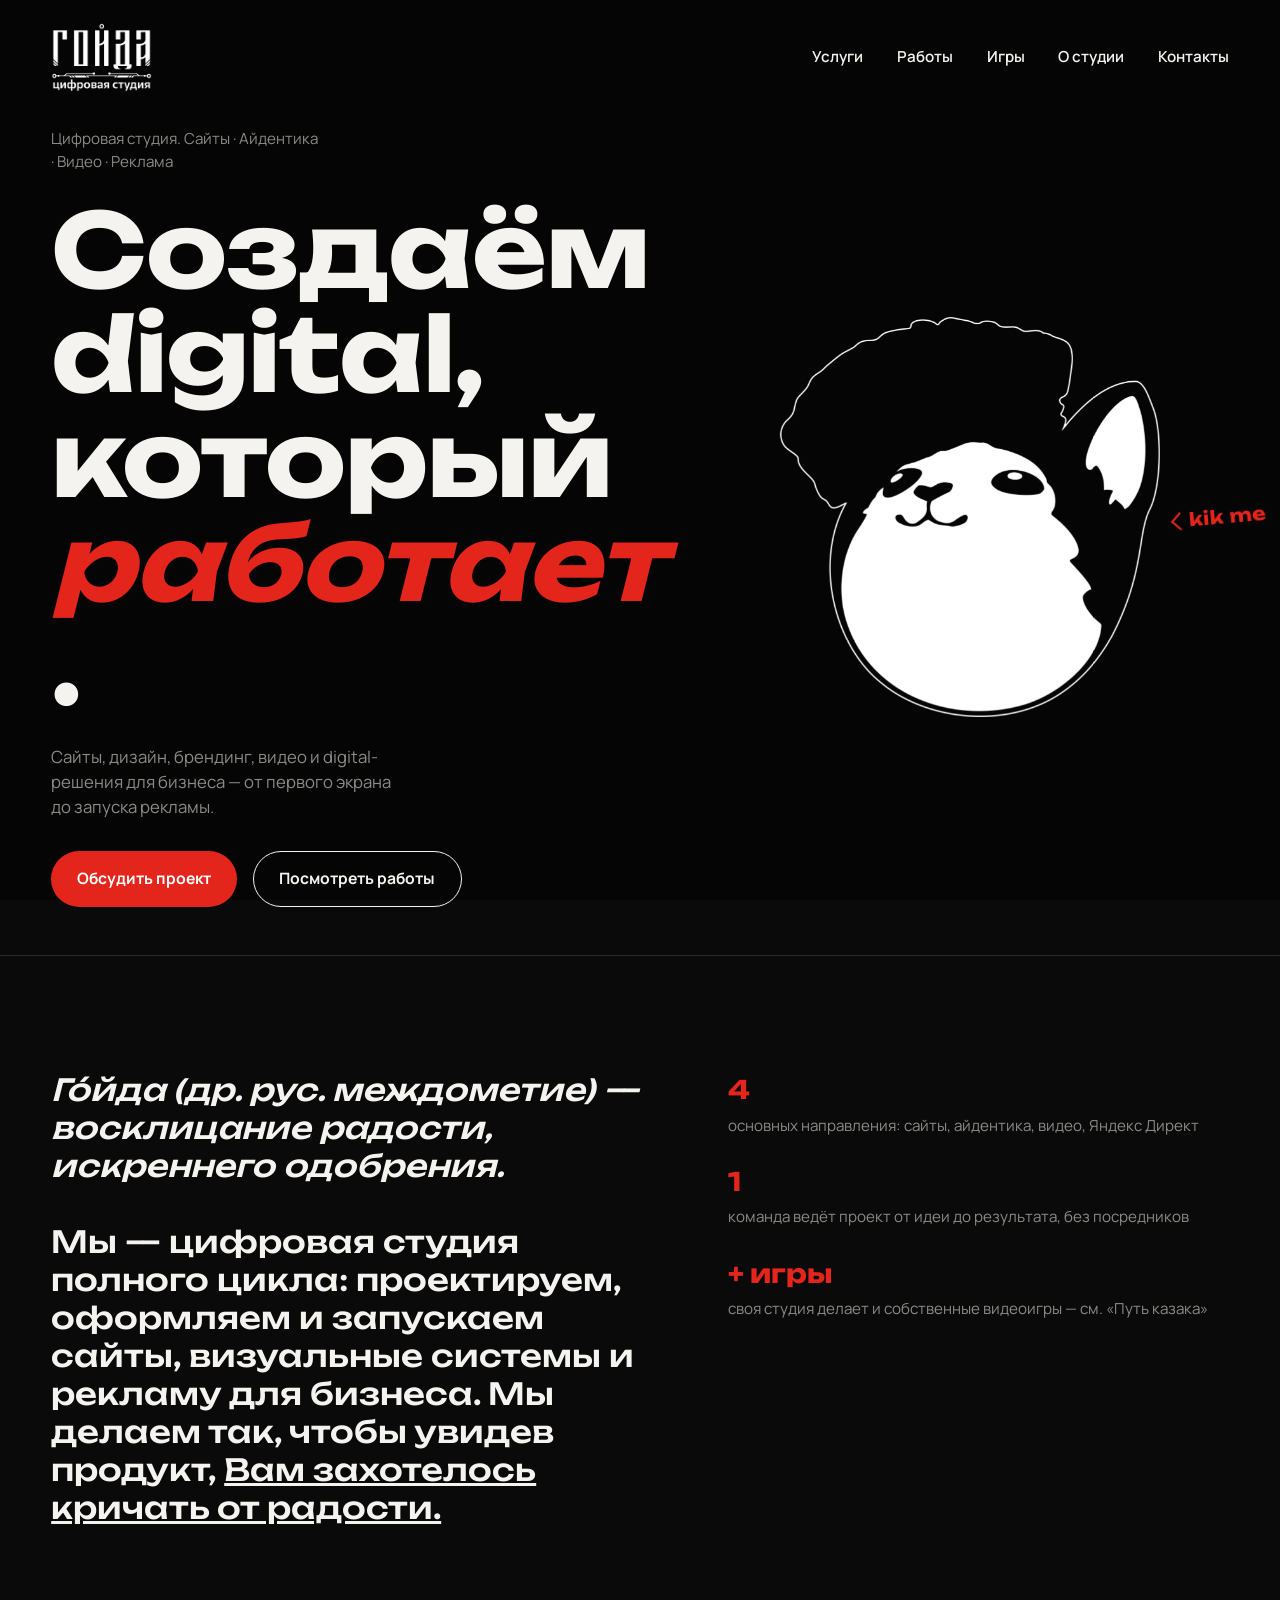
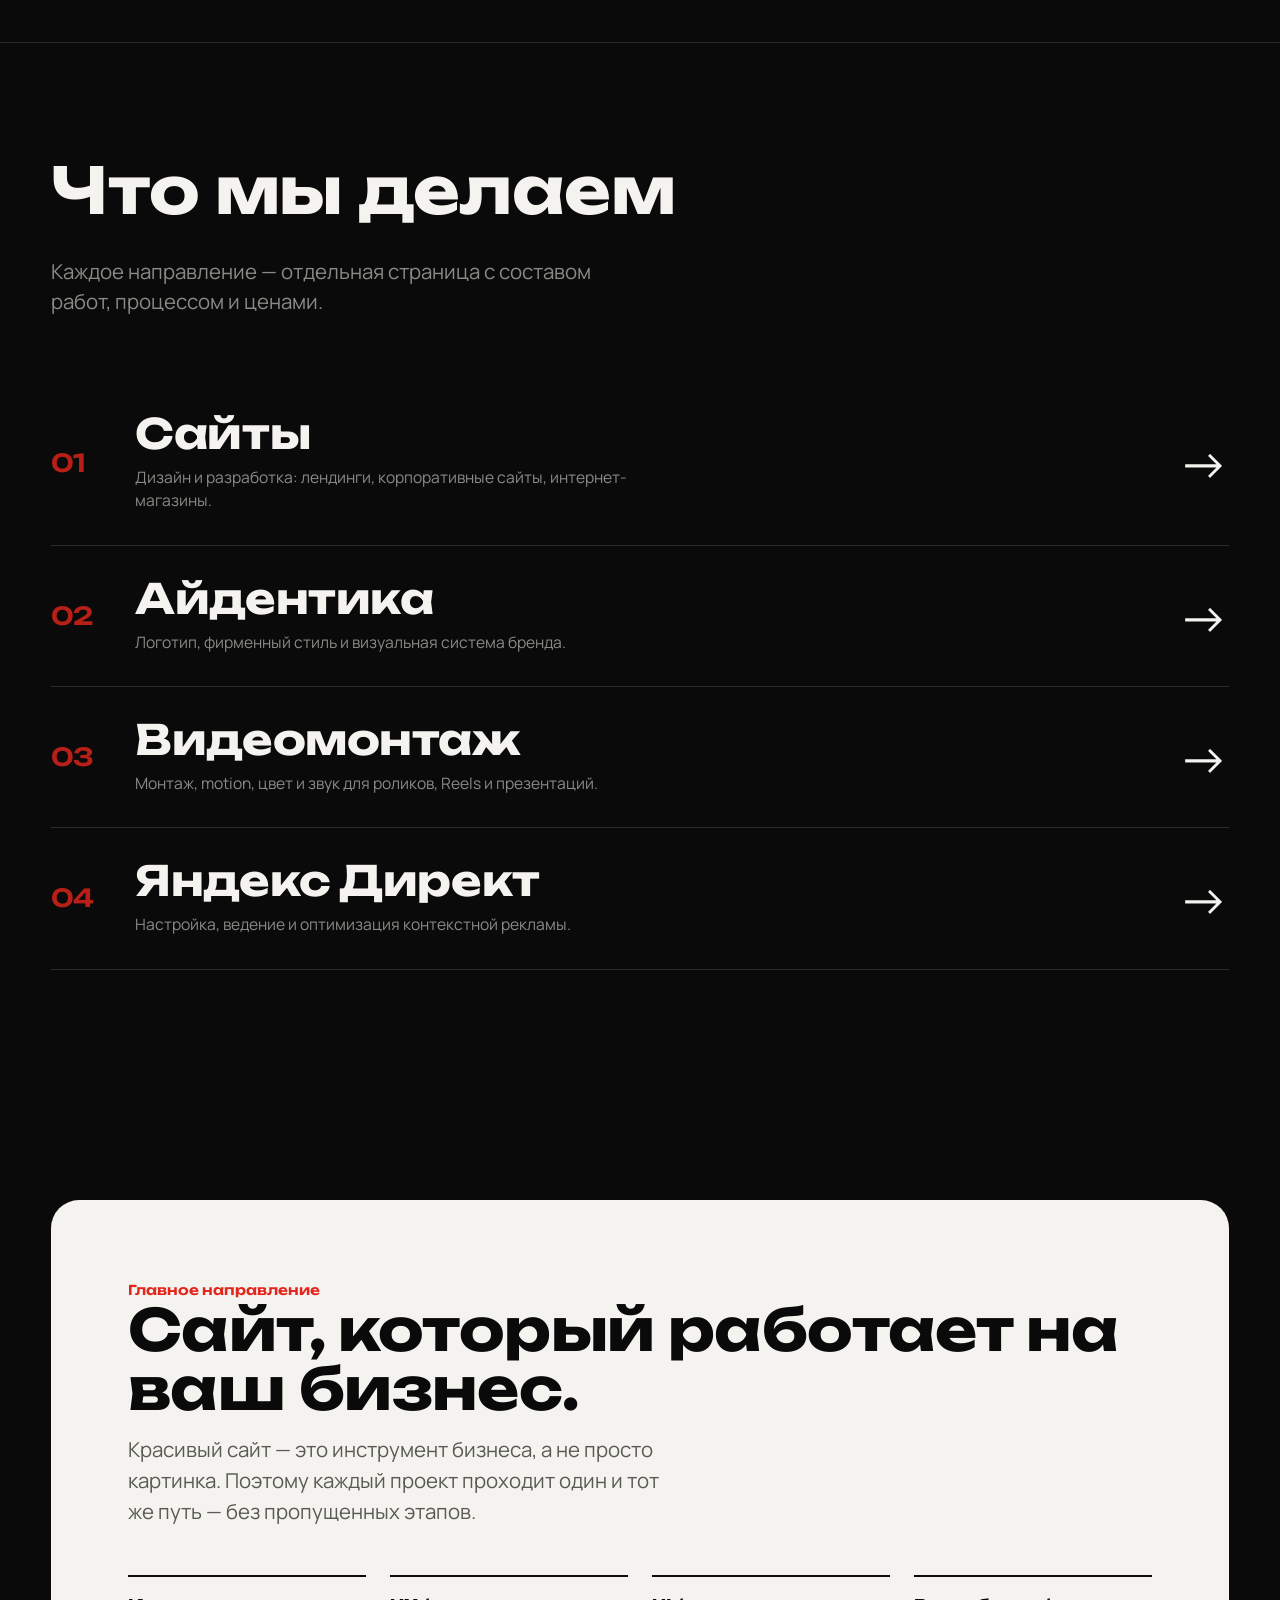
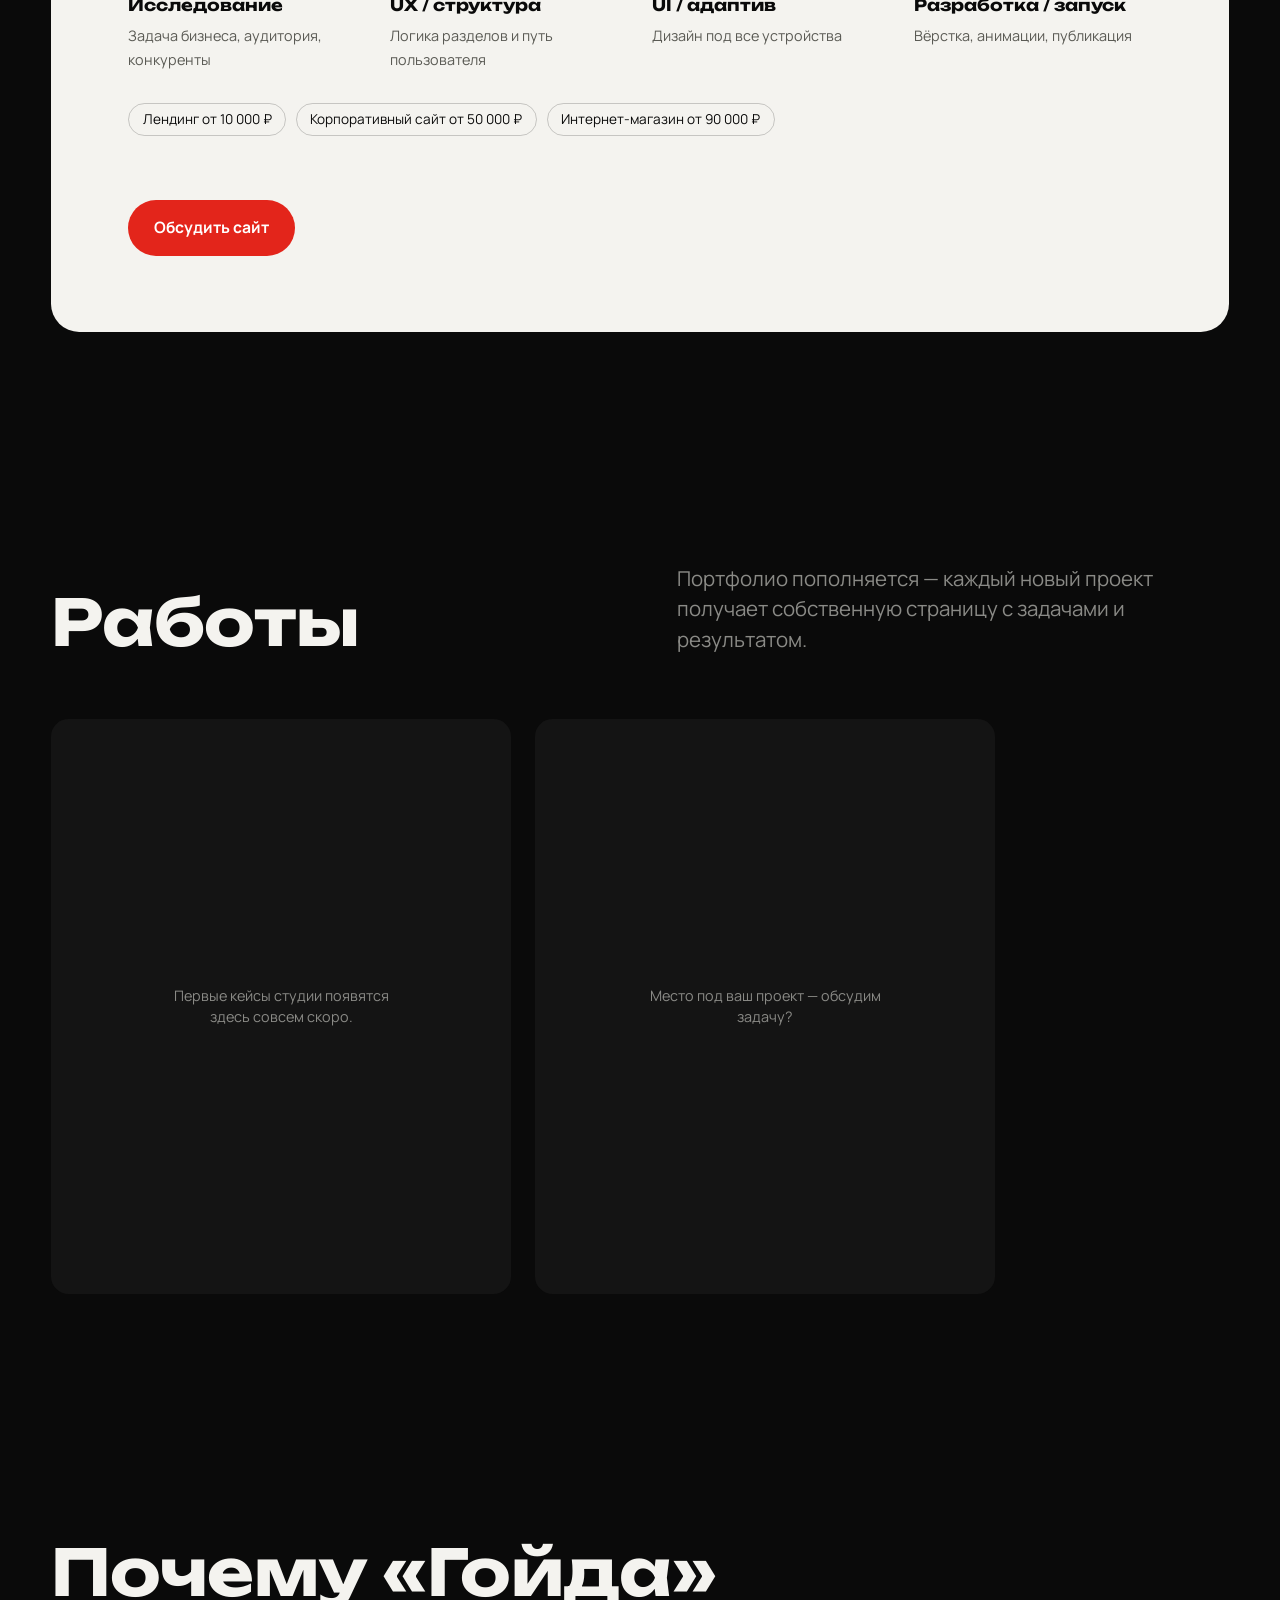
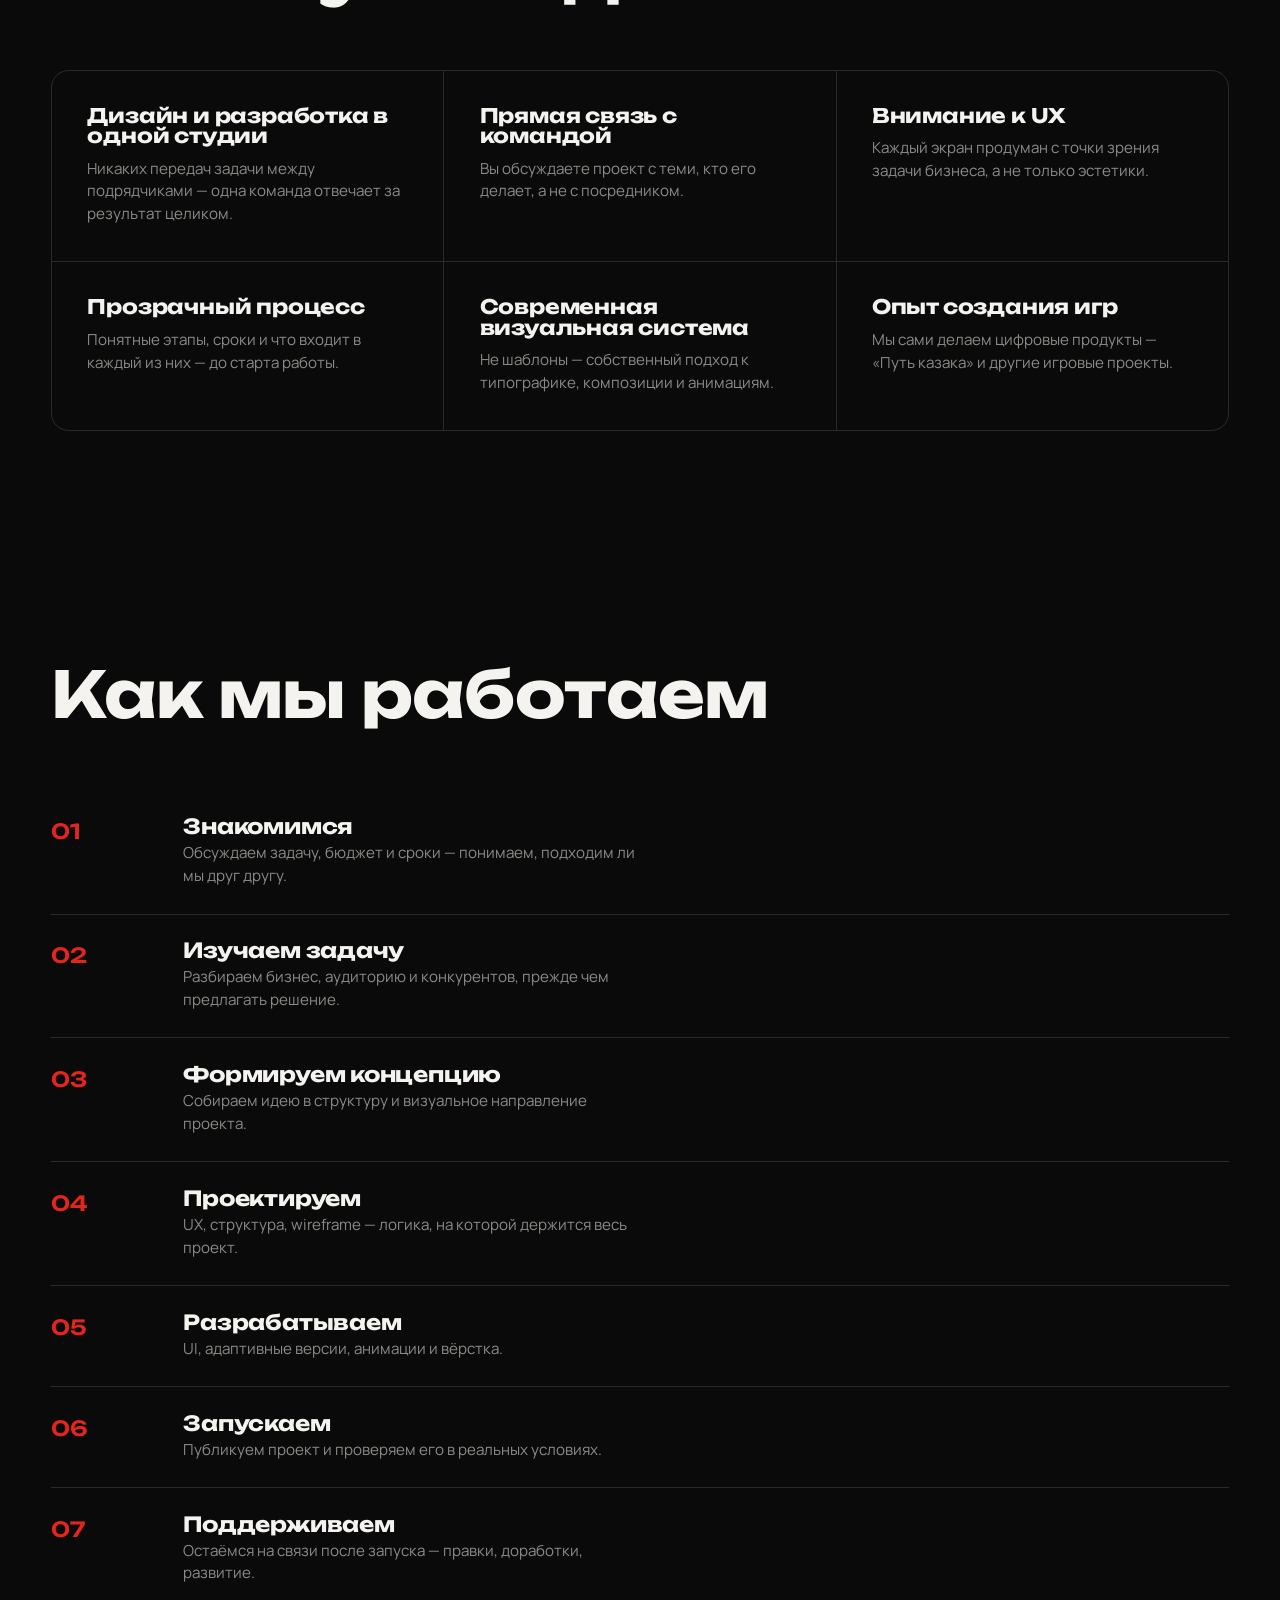
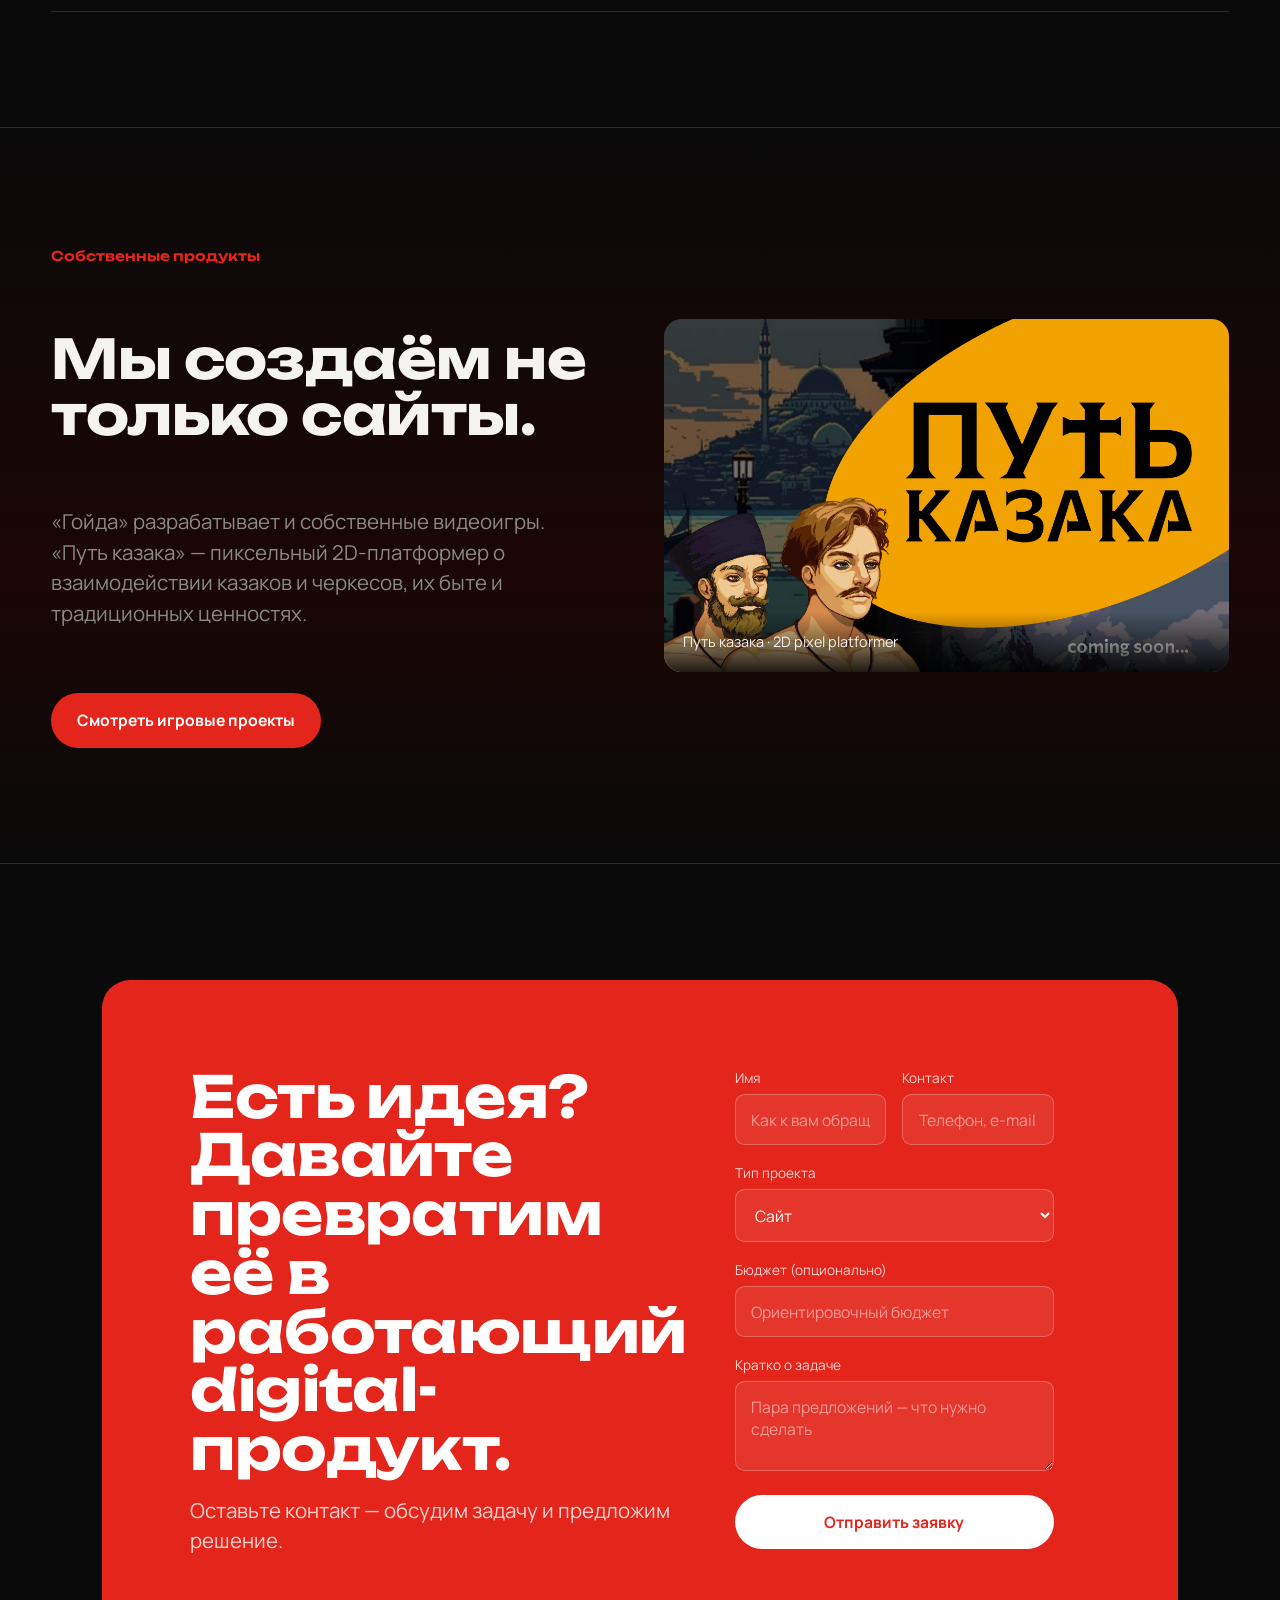
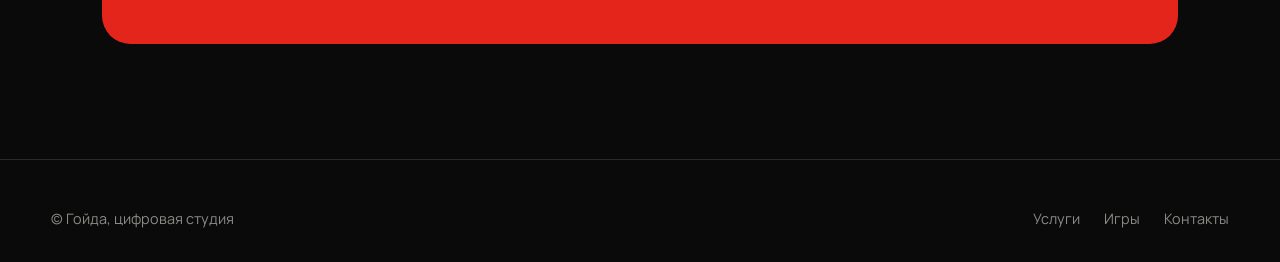
==== index.html @ 2dd8e2ac "Первый коммит" ====
<!DOCTYPE html>
<html lang="ru">

<head>
  <meta charset="UTF-8">
  <meta name="viewport" content="width=device-width, initial-scale=1">
  <title>Гойда — цифровая студия. Сайты, айдентика, видео, Яндекс Директ</title>
  <meta name="description"
    content="Цифровая студия «Гойда» создаёт сайты, фирменный стиль, видео и рекламу для бизнеса — а ещё делает собственные видеоигры. Обсудим ваш проект.">
  <meta property="og:title" content="Гойда — цифровая студия">
  <meta property="og:description" content="Сайты, дизайн, брендинг, видео и digital-решения для бизнеса.">
  <meta property="og:type" content="website">
  <link rel="stylesheet" href="style.css">
</head>

<body>

  <div class="hero-video-bg" aria-hidden="true"><video autoplay muted loop playsinline preload="auto"><source src="video/hero.mp4" type="video/mp4"></video></div>

  <div data-site-header></div>

<!-- HERO -->
  <section class="hero wrap">
    <div class="hero-grid">
      <!-- левая колонка – весь текст -->
      <div class="hero-left">
        <div class="hero-top">
          <p class="hero-kicker">Цифровая студия. Сайты · Айдентика · Видео · Реклама</p>
        </div>
        <h1 class="reveal"><span class="headline-word" style="--i:0">Создаём</span> <span class="headline-word" style="--i:1">digital,</span> <span class="headline-word" style="--i:2">который</span> <span class="headline-word" style="--i:3"><em>работает</em>.</span></h1>
        <div class="hero-sub">
          <p>Сайты, дизайн, брендинг, видео и digital-решения для бизнеса — от первого экрана до запуска рекламы.</p>
          <div class="hero-ctas">
            <a href="#contact" class="btn btn-primary">Обсудить проект</a>
            <a href="#works" class="btn btn-ghost">Посмотреть работы</a>
          </div>
        </div>
      </div>

      <!-- правая колонка – большой кот -->
      <div class="hero-right">
        <div class="mascot" title="Гойда-кот">
          <img src="img/kot3.png" alt="" class="mascot-closed">
          <img src="img/kot4.png" alt="" class="mascot-open">
          <span class="mascot-label">kik me</span>
        </div>
      </div>
    </div>
  </section>

  <!-- ABOUT -->
  <section id="about" class="wrap">
    <div class="about-grid">
      <p class="lede reveal"><i>Го́йда (др. рус. междометие) — восклицание радости, искреннего одобрения.</i><br><br> Мы — цифровая студия полного цикла: проектируем, оформляем и запускаем сайты,
        визуальные системы и рекламу для бизнеса. Мы делаем так, чтобы увидев продукт, <u>Вам захотелось кричать от радости.</u></p>
      <div class="about-facts reveal">
        <div class="about-fact"><b>4</b><span>основных направления: сайты, айдентика, видео, Яндекс Директ</span></div>
        <div class="about-fact"><b>1</b><span>команда ведёт проект от идеи до результата, без посредников</span></div>
        <div class="about-fact"><b>+ игры</b><span>своя студия делает и собственные видеоигры — см. «Путь казака»</span>
        </div>
      </div>
    </div>
  </section>

  <!-- SERVICES -->
  <section id="services" class="services wrap">
    <div class="section-head">
      <h2 class="section-title">Что мы делаем</h2>
      <p class="lede">Каждое направление — отдельная страница с составом работ, процессом и ценами.</p>
    </div>

    <a href="services/web.html" class="service-row">
      <span class="eyebrow-num">01</span>
      <div class="service-main">
        <h3>Сайты</h3>
        <p>Дизайн и разработка: лендинги, корпоративные сайты, интернет-магазины.</p>
      </div>
      <span class="arrow" aria-hidden="true">→</span>
    </a>
    <a href="services/branding.html" class="service-row">
      <span class="eyebrow-num">02</span>
      <div class="service-main">
        <h3>Айдентика</h3>
        <p>Логотип, фирменный стиль и визуальная система бренда.</p>
      </div>
      <span class="arrow" aria-hidden="true">→</span>
    </a>
    <a href="services/video.html" class="service-row">
      <span class="eyebrow-num">03</span>
      <div class="service-main">
        <h3>Видеомонтаж</h3>
        <p>Монтаж, motion, цвет и звук для роликов, Reels и презентаций.</p>
      </div>
      <span class="arrow" aria-hidden="true">→</span>
    </a>
    <a href="services/yandex-direct.html" class="service-row">
      <span class="eyebrow-num">04</span>
      <div class="service-main">
        <h3>Яндекс Директ</h3>
        <p>Настройка, ведение и оптимизация контекстной рекламы.</p>
      </div>
      <span class="arrow" aria-hidden="true">→</span>
    </a>
  </section>

  <!-- WEB FOCUS -->
  <section>
    <div class="focus reveal">
      <span class="eyebrow-num">Главное направление</span>
      <h2>Сайт, который работает на ваш бизнес.</h2>
      <p class="lede" style="color:#5a5a54; margin-top:1rem;">Красивый сайт — это инструмент бизнеса, а не просто
        картинка. Поэтому каждый проект проходит один и тот же путь — без пропущенных этапов.</p>
      <div class="focus-steps">
        <div class="focus-step"><b>Исследование</b><span>Задача бизнеса, аудитория, конкуренты</span></div>
        <div class="focus-step"><b>UX / структура</b><span>Логика разделов и путь пользователя</span></div>
        <div class="focus-step"><b>UI / адаптив</b><span>Дизайн под все устройства</span></div>
        <div class="focus-step"><b>Разработка / запуск</b><span>Вёрстка, анимации, публикация</span></div>
      </div>
      <div class="focus-tags">
        <span>Лендинг от 10 000 ₽</span>
        <span>Корпоративный сайт от 50 000 ₽</span>
        <span>Интернет-магазин от 90 000 ₽</span>
      </div>
      <a href="services/web.html" class="btn btn-primary mt-lg">Обсудить сайт</a>
    </div>
  </section>

  <!-- WORKS -->
  <section id="works" class="wrap">
    <div class="section-head">
      <h2 class="section-title">Работы</h2>
      <p class="lede">Портфолио пополняется — каждый новый проект получает собственную страницу с задачами и
        результатом.</p>
    </div>
    <div class="works-scroller">
      <div class="work-card placeholder">
        <p>Первые кейсы студии появятся здесь совсем скоро.</p>
      </div>
      <div class="work-card placeholder">
        <p>Место под ваш проект — обсудим задачу?</p>
      </div>
    </div>
  </section>

  <!-- WHY -->
  <section class="wrap">
    <div class="section-head">
      <h2 class="section-title">Почему «Гойда»</h2>
    </div>
    <div class="why-grid">
      <div class="why-item reveal">
        <h4>Дизайн и разработка в одной студии</h4>
        <p>Никаких передач задачи между подрядчиками — одна команда отвечает за результат целиком.</p>
      </div>
      <div class="why-item reveal">
        <h4>Прямая связь с командой</h4>
        <p>Вы обсуждаете проект с теми, кто его делает, а не с посредником.</p>
      </div>
      <div class="why-item reveal">
        <h4>Внимание к UX</h4>
        <p>Каждый экран продуман с точки зрения задачи бизнеса, а не только эстетики.</p>
      </div>
      <div class="why-item reveal">
        <h4>Прозрачный процесс</h4>
        <p>Понятные этапы, сроки и что входит в каждый из них — до старта работы.</p>
      </div>
      <div class="why-item reveal">
        <h4>Современная визуальная система</h4>
        <p>Не шаблоны — собственный подход к типографике, композиции и анимациям.</p>
      </div>
      <div class="why-item reveal">
        <h4>Опыт создания игр</h4>
        <p>Мы сами делаем цифровые продукты — «Путь казака» и другие игровые проекты.</p>
      </div>
    </div>
  </section>

  <!-- PROCESS -->
  <section class="wrap">
    <div class="section-head">
      <h2 class="section-title">Как мы работаем</h2>
    </div>
    <div class="process-list">
      <div class="process-item reveal"><span class="eyebrow-num">01</span>
        <div>
          <h4>Знакомимся</h4>
          <p>Обсуждаем задачу, бюджет и сроки — понимаем, подходим ли мы друг другу.</p>
        </div>
      </div>
      <div class="process-item reveal"><span class="eyebrow-num">02</span>
        <div>
          <h4>Изучаем задачу</h4>
          <p>Разбираем бизнес, аудиторию и конкурентов, прежде чем предлагать решение.</p>
        </div>
      </div>
      <div class="process-item reveal"><span class="eyebrow-num">03</span>
        <div>
          <h4>Формируем концепцию</h4>
          <p>Собираем идею в структуру и визуальное направление проекта.</p>
        </div>
      </div>
      <div class="process-item reveal"><span class="eyebrow-num">04</span>
        <div>
          <h4>Проектируем</h4>
          <p>UX, структура, wireframe — логика, на которой держится весь проект.</p>
        </div>
      </div>
      <div class="process-item reveal"><span class="eyebrow-num">05</span>
        <div>
          <h4>Разрабатываем</h4>
          <p>UI, адаптивные версии, анимации и вёрстка.</p>
        </div>
      </div>
      <div class="process-item reveal"><span class="eyebrow-num">06</span>
        <div>
          <h4>Запускаем</h4>
          <p>Публикуем проект и проверяем его в реальных условиях.</p>
        </div>
      </div>
      <div class="process-item reveal"><span class="eyebrow-num">07</span>
        <div>
          <h4>Поддерживаем</h4>
          <p>Остаёмся на связи после запуска — правки, доработки, развитие.</p>
        </div>
      </div>
    </div>
  </section>

  <!-- GAMES TEASER -->
  <section class="games-teaser">
    <div class="wrap">
      <div class="games-teaser-grid">
        <div class="reveal">
          <span class="eyebrow-num">Собственные продукты</span>
          <h2 class="mt-lg">Мы создаём не только сайты.</h2>
          <p class="lede mt-lg">«Гойда» разрабатывает и собственные видеоигры. «Путь казака» — пиксельный 2D-платформер
            о взаимодействии казаков и черкесов, их быте и традиционных ценностях.</p>
          <a href="games.html" class="btn btn-primary mt-lg">Смотреть игровые проекты</a>
        </div>
        <a href="games/the-way-of-the-cossack.html" class="game-frame reveal">
          <img src="img/cossackway.png"
            alt="Путь казака — пиксельный платформер, атмосферный скриншот" loading="lazy">
          <span class="cap">Путь казака · 2D pixel platformer</span>
        </a>
      </div>
    </div>
  </section>

  <!-- CTA -->
  <section id="contact" class="wrap">
    <div class="cta-block">
      <div>
        <h2>Есть идея? Давайте превратим её в работающий digital-продукт.</h2>
        <p class="lede">Оставьте контакт — обсудим задачу и предложим решение.</p>
      </div>
      <form class="cta-form">
        <div class="form-row">
          <div class="form-field"><label for="name">Имя</label><input id="name" type="text"
              placeholder="Как к вам обращаться" required></div>
          <div class="form-field"><label for="contact-info">Контакт</label><input id="contact-info" type="text"
              placeholder="Телефон, e-mail или Telegram" required></div>
        </div>
        <div class="form-field">
          <label for="project-type">Тип проекта</label>
          <select id="project-type">
            <option>Сайт</option>
            <option>Айдентика</option>
            <option>Видеомонтаж</option>
            <option>Яндекс Директ</option>
            <option>Другое</option>
          </select>
        </div>
        <div class="form-field"><label for="budget">Бюджет (опционально)</label><input id="budget" type="text"
            placeholder="Ориентировочный бюджет"></div>
        <div class="form-field"><label for="task">Кратко о задаче</label><textarea id="task"
            placeholder="Пара предложений — что нужно сделать" required></textarea></div>
        <button type="submit" class="btn btn-primary">Отправить заявку</button>
      </form>
    </div>
  </section>

  <div data-site-footer></div>

  <script src="components.js"></script>
  <script src="script.js"></script>
</body>

</html>
---- style.css ----
/* ==========================================================================
   ГОЙДА — design system
   черный / белый / красный, крупная типографика, минимум шума
   ========================================================================== */

@import url("https://fonts.googleapis.com/css2?family=Unbounded:wght@400;500;600;700;800;900&family=Manrope:wght@400;500;600;700;800&display=swap");

:root {
  --black: #0a0a0a;
  --ink: #141414;
  --paper: #f4f3ef;
  --paper-dim: #e7e5df;
  --grey: #8a8a86;
  --grey-line: #2a2a28;
  --grey-line-light: #d8d6cf;
  --red: #e3251b;
  --red-dim: #a81c14;

  --display: "Unbounded", system-ui, sans-serif;
  --text: "Manrope", system-ui, sans-serif;

  --pad: clamp(1.1rem, 2.4vw, 2.2rem);
  --edge: clamp(1.25rem, 4vw, 4rem);
  --radius: 1.1rem;

  --ease: cubic-bezier(0.16, 0.84, 0.32, 1);
}

* {
  box-sizing: border-box;
}
html {
  scroll-behavior: smooth;
}
@media (prefers-reduced-motion: reduce) {
  html {
    scroll-behavior: auto;
  }
  * {
    animation-duration: 0.001ms !important;
    animation-iteration-count: 1 !important;
    transition-duration: 0.001ms !important;
    scroll-behavior: auto !important;
  }
}

::selection {
  background: rgb(250, 248, 248);
  color: rgb(186, 3, 3); /* цвет текста внутри выделения, можно не менять */
}

/* Для старых версий Firefox (до версии 62) нужен префикс */
::-moz-selection {
  background: rgb(240, 237, 237);
  color: rgb(172, 0, 0);
}

body {
  margin: 0;
  background: var(--black);
  color: var(--paper);
  font-family: var(--text);
  font-size: 16px;
  line-height: 1.5;
  -webkit-font-smoothing: antialiased;
  overflow-x: hidden;
}

body.theme-light {
  background: var(--paper);
  color: var(--black);
}

img,
video {
  max-width: 100%;
  display: block;
}
a {
  color: inherit;
  text-decoration: none;
}
button {
  font-family: inherit;
  cursor: pointer;
}
ul {
  margin: 0;
  padding: 0;
  list-style: none;
}

.wrap {
  padding-left: var(--edge);
  padding-right: var(--edge);
}

h1,
h2,
h3,
h4 {
  font-family: var(--display);
  font-weight: 700;
  line-height: 1.02;
  letter-spacing: -0.01em;
  margin: 0;
}

h2.section-title {
  font-size: clamp(2.1rem, 5vw, 4.2rem);
  max-width: 16ch;
}

p {
  margin: 0;
}
.lede {
  font-size: clamp(1.05rem, 1.6vw, 1.3rem);
  color: var(--grey);
  max-width: 46ch;
  line-height: 1.5;
}

.eyebrow-num {
  font-family: var(--display);
  font-size: 0.85rem;
  color: var(--red);
  font-weight: 600;
}

/* ---------- buttons ---------- */
.btn {
  display: inline-flex;
  align-items: center;
  gap: 0.6em;
  padding: 0.95em 1.6em;
  border-radius: 100px;
  font-family: var(--text);
  font-weight: 700;
  font-size: 0.98rem;
  border: 1px solid transparent;
  white-space: nowrap;
  transition:
    transform 0.35s var(--ease),
    background 0.3s,
    color 0.3s,
    border-color 0.3s;
}
.btn:active {
  transform: scale(0.96);
}
.btn-primary {
  background: var(--red);
  color: #fff;
}
.btn-primary:hover {
  background: #fff;
  color: var(--black);
}
.btn-ghost {
  border-color: currentColor;
}
.btn-ghost:hover {
  background: white;
}
body:not(.theme-light) .btn-ghost {
  color: var(--paper);
}
body:not(.theme-light) .btn-ghost:hover {
  color: var(--black);
}
body.theme-light .btn-ghost {
  color: var(--black);
}
body.theme-light .btn-ghost:hover {
  color: var(--paper);
}

/* ---------- header ---------- */
.site-header {
  position: fixed;
  top: 0;
  left: 0;
  right: 0;
  z-index: 500;
  display: flex;
  align-items: center;
  justify-content: space-between;
  padding: 1.3rem var(--edge);
  transition:
    padding 0.4s var(--ease),
    background 0.4s var(--ease),
    backdrop-filter 0.4s;
}
.site-header.is-scrolled {
  padding-top: 0.8rem;
  padding-bottom: 0.8rem;
  background: rgba(10, 10, 10, 0.72);
  backdrop-filter: blur(14px);
  border-bottom: 1px solid rgba(255, 255, 255, 0.08);
}
body.theme-light .site-header.is-scrolled {
  background: rgba(244, 243, 239, 0.78);
  border-bottom: 1px solid rgba(0, 0, 0, 0.08);
}
/* вместо старого .logo */
.logo {
  display: flex;
  align-items: center;
  flex-shrink: 0;
}

.logo img {
  display: block;
  height: 72px;        /* регулируйте под свой логотип */
  width: auto;
  max-height: 100%;
}
.logo span {
  color: var(--red);
}
.main-nav {
  display: flex;
  align-items: center;
  gap: 2.4rem;
}
.main-nav ul {
  display: flex;
  gap: 2.1rem;
}
.main-nav a {
  font-weight: 600;
  font-size: 0.95rem;
  position: relative;
  padding-bottom: 2px;
}
.main-nav a::after {
  content: "";
  position: absolute;
  left: 0;
  bottom: -2px;
  width: 0;
  height: 2px;
  background: var(--red);
  transition: width 0.3s var(--ease);
}
.main-nav a:hover::after {
  width: 100%;
}
.burger {
  display: none;
  width: 44px;
  height: 44px;
  border-radius: 50%;
  border: 1px solid currentColor;
  align-items: center;
  justify-content: center;
  position: relative;
  background: none;
}
.burger span,
.burger span::before,
.burger span::after {
  content: "";
  position: absolute;
  width: 18px;
  height: 2px;
  background: white;
  transition:
    transform 0.3s,
    opacity 0.3s;
}
.burger span::before {
  transform: translateY(-6px);
}
.burger span::after {
  transform: translateY(6px);
}
.burger.open span {
  background: transparent;
}
.burger.open span::before {
  transform: rotate(45deg);
}
.burger.open span::after {
  transform: rotate(-45deg);
}

.mobile-menu {
  position: fixed;
  inset: 0;
  z-index: 480;
  background: var(--black);
  color: var(--paper);
  display: flex;
  flex-direction: column;
  justify-content: center;
  padding: var(--edge);
  transform: translateY(-100%);
  transition: transform 0.55s var(--ease);
}
.mobile-menu.open {
  transform: translateY(0);
}
.mobile-menu ul {
  display: flex;
  flex-direction: column;
  gap: 1.1rem;
  margin-bottom: 2.5rem;
}

@media (max-width: 860px) {
  .main-nav ul {
    display: none;
  }
  .burger {
    display: flex;
  }
}

/* ---------- hero ---------- */
/* hero – теперь сетка */
.hero {
  min-height: 100svh;
  display: flex;
  flex-direction: column;
  justify-content: flex-end;
  padding-top: 8rem;
  padding-bottom: 3rem;
  border-bottom: 1px solid var(--grey-line);
  position: relative;
}

.hero-grid {
  display: grid;
  grid-template-columns: 1fr 1fr;
  gap: 3rem;
  align-items: center; /* выравниваем по вертикали по центру */
  width: 100%;
}

/* левая колонка */
.hero-left {
  display: flex;
  flex-direction: column;
  gap: 1.5rem; /* отступы между элементами */
}

.hero-top {
  display: flex;
  justify-content: space-between;
  align-items: flex-start;
  gap: 2rem;
  padding-bottom: 0; /* убираем лишний отступ */
}

.hero-kicker {
  font-size: .95rem;
  color: var(--grey);
  max-width: 30ch;
  margin: 0;
}

.hero h1 {
  font-size: clamp(2.6rem, 8vw, 6.6rem);
  max-width: 15ch;
  margin: 0;
}

.hero-sub {
  display: flex;
  justify-content: space-between;
  align-items: flex-end;
  gap: 2rem;
  flex-wrap: wrap;
}

.hero-sub p {
  max-width: 34ch;
  color: var(--grey);
  font-size: 1.05rem;
}

.hero-ctas {
  display: flex;
  gap: 1rem;
  flex-wrap: wrap;
}

/* правая колонка – кот */
.hero-right {
  display: flex;
  justify-content: center;
  align-items: center;
}

.mascot {
  position: relative;
  width: 100%;
  max-width: 400px; /* можно регулировать */
  aspect-ratio: 1/1;
  cursor: pointer;
  flex-shrink: 0;
}

.mascot img {
  position: absolute;
  inset: 0;
  width: 100%;
  height: 100%;
  object-fit: contain;
}

.mascot .mascot-open {
  opacity: 0;
}

.mascot.talk .mascot-closed {
  opacity: 0;
}

.mascot.talk .mascot-open {
  opacity: 1;
}

/* адаптив для мобильных */
@media (max-width: 860px) {
  .hero-grid {
    grid-template-columns: 1fr;
    gap: 2rem;
  }

  .hero-right {
    order: -1; /* кот сверху */
    justify-content: center;
  }

  .mascot {
    max-width: 180px; /* поменьше на телефонах */
  }

  .hero-top {
    flex-direction: column;
    align-items: flex-start;
  }
}

/* ---------- sections ---------- */
section {
  padding: clamp(4rem, 9vw, 7.5rem) 0;
}
.section-head {
  display: flex;
  justify-content: space-between;
  align-items: flex-end;
  gap: 2rem;
  margin-bottom: clamp(2.4rem, 5vw, 4rem);
  flex-wrap: wrap;
}
.rule {
  height: 1px;
  background: var(--grey-line);
  border: 0;
  margin: 0;
}
body.theme-light .rule {
  background: var(--grey-line-light);
}

/* about */
.about-grid {
  display: grid;
  grid-template-columns: 1.1fr 0.9fr;
  gap: clamp(2rem, 5vw, 5rem);
  align-items: start;
}
.about-grid p.lede {
  max-width: none;
  font-size: clamp(1.3rem, 2.6vw, 1.9rem);
  color: var(--paper);
  font-family: var(--display);
  font-weight: 500;
  line-height: 1.25;
}
body.theme-light .about-grid p.lede {
  color: var(--black);
}
.about-facts {
  display: flex;
  flex-direction: column;
  gap: 1.6rem;
}
.about-fact b {
  display: block;
  font-family: var(--display);
  font-size: 1.6rem;
  color: var(--red);
  margin-bottom: 0.2rem;
}
.about-fact span {
  color: var(--grey);
  font-size: 0.95rem;
}
@media (max-width: 860px) {
  .about-grid {
    grid-template-columns: 1fr;
  }
}

/* services */
.services {
  border-top: 1px solid var(--grey-line);
}
body.theme-light .services {
  border-color: var(--grey-line-light);
}
.service-row {
  display: grid;
  grid-template-columns: 64px minmax(0, 1fr) auto;
  align-items: center;
  gap: 1.25rem;
  padding: 2rem 0;
  border-bottom: 1px solid var(--grey-line);
  cursor: pointer;
  position: relative;
  overflow: hidden;
}
body.theme-light .service-row {
  border-color: var(--grey-line-light);
}
.service-row .eyebrow-num {
  font-size: clamp(1.2rem, 2vw, 1.55rem);
  line-height: 1;
  letter-spacing: -0.04em;
  opacity: 0.8;
}
.service-main {
  min-width: 0;
}
.service-row h3 {
  font-size: clamp(1.6rem, 3.4vw, 2.6rem);
  line-height: 1;
  margin: 0;
  transition: transform 0.4s var(--ease), color 0.3s;
}
.service-row p {
  color: var(--grey);
  font-size: 0.98rem;
  max-width: 55ch;
  margin: 0.7rem 0 0;
}
.service-row .arrow {
  justify-self: end;
  font-size: clamp(2rem, 4vw, 3.2rem);
  line-height: 0.8;
  transition: transform 0.4s var(--ease);
  transform-origin: center;
}
.service-row:hover h3 {
  color: var(--red);
  transform: translateX(0.4rem);
}
.service-row:hover .arrow {
  transform: translateX(0.55rem) rotate(45deg);
}
@media (max-width: 760px) {
  .service-row {
    grid-template-columns: 42px minmax(0, 1fr) auto;
    gap: 0.85rem;
    padding: 1.5rem 0;
  }
  .service-row .eyebrow-num {
    font-size: 1rem;
    align-self: start;
    padding-top: 0.2rem;
  }
  .service-row h3 {
    font-size: clamp(1.45rem, 7vw, 2rem);
  }
  .service-row p {
    font-size: 0.88rem;
    margin-top: 0.5rem;
  }
  .service-row .arrow {
    display: block;
    font-size: 2rem;
  }
}

/* focus (web) block */
.focus {
  background: var(--paper);
  color: var(--black);
  border-radius: calc(var(--radius) * 1.6);
  margin: 0 var(--edge);
  padding: clamp(2.5rem, 6vw, 5rem);
  width: calc(100% - var(--edge) * 2);
}
.focus h2 {
  font-size: clamp(2rem, 4.6vw, 3.6rem);
  max-width: 20ch;
}
.focus-steps {
  display: grid;
  grid-template-columns: repeat(4, 1fr);
  gap: 1.5rem;
  margin-top: 3rem;
}
.focus-step {
  border-top: 2px solid var(--black);
  padding-top: 1rem;
}
.focus-step b {
  font-family: var(--display);
  display: block;
  margin-bottom: 0.4rem;
}
.focus-step span {
  font-size: 0.9rem;
  color: #5a5a54;
}
@media (max-width: 860px) {
  .focus-steps {
    grid-template-columns: repeat(2, 1fr);
  }
}
.focus-tags {
  display: flex;
  flex-wrap: wrap;
  gap: 0.6rem;
  margin-top: 2rem;
}
.focus-tags span {
  border: 1px solid #00000030;
  border-radius: 100px;
  padding: 0.4em 1em;
  font-size: 0.85rem;
}

/* works / cases */
.works-scroller {
  display: flex;
  gap: 1.5rem;
  overflow-x: auto;
  scroll-snap-type: x mandatory;
  padding-bottom: 1rem;
}
.works-scroller::-webkit-scrollbar {
  height: 4px;
}
.works-scroller::-webkit-scrollbar-thumb {
  background: var(--grey-line);
}
.work-card {
  scroll-snap-align: start;
  flex: 0 0 min(78vw, 460px);
  border-radius: var(--radius);
  overflow: hidden;
  position: relative;
  background: var(--ink);
  aspect-ratio: 4/5;
  display: flex;
  flex-direction: column;
  justify-content: flex-end;
  padding: 1.6rem;
}
.work-card .tag {
  position: absolute;
  top: 1.4rem;
  left: 1.4rem;
  font-size: 0.8rem;
  background: #ffffff1a;
  backdrop-filter: blur(6px);
  padding: 0.4em 0.9em;
  border-radius: 100px;
}
.work-card h3 {
  font-size: 1.5rem;
  margin-bottom: 0.3rem;
}
.work-card p {
  color: var(--grey);
  font-size: 0.9rem;
}
.work-card .num {
  position: absolute;
  top: 1.4rem;
  right: 1.4rem;
  font-family: var(--display);
  color: #ffffff40;
  font-size: 1.4rem;
}
.work-card.placeholder {
  display: flex;
  align-items: center;
  justify-content: center;
  text-align: center;
  color: var(--grey);
  padding: 2rem;
}
.work-card.placeholder p {
  max-width: 26ch;
}

/* why */
.why-grid {
  display: grid;
  grid-template-columns: repeat(3, 1fr);
  gap: 1px;
  background: var(--grey-line);
  border: 1px solid var(--grey-line);
  border-radius: var(--radius);
  overflow: hidden;
}
body.theme-light .why-grid {
  background: var(--grey-line-light);
  border-color: var(--grey-line-light);
}
.why-item {
  background: var(--black);
  padding: 2.2rem;
}
body.theme-light .why-item {
  background: var(--paper);
}
.why-item h4 {
  font-size: 1.25rem;
  margin-bottom: 0.7rem;
}
.why-item p {
  color: var(--grey);
  font-size: 0.95rem;
}
@media (max-width: 860px) {
  .why-grid {
    grid-template-columns: 1fr;
  }
}

/* process timeline */
.process-list {
  display: flex;
  flex-direction: column;
}
.process-item {
  display: grid;
  grid-template-columns: 100px 1fr;
  gap: 2rem;
  padding: 1.6rem 0;
  border-bottom: 1px solid var(--grey-line);
}
body.theme-light .process-item {
  border-color: var(--grey-line-light);
}
.process-item .eyebrow-num {
  font-size: 1.3rem;
}
.process-item h4 {
  font-size: 1.3rem;
  margin-bottom: 0.3rem;
}
.process-item p {
  color: var(--grey);
  font-size: 0.95rem;
  max-width: 52ch;
}

/* games teaser */
.games-teaser {
  background: linear-gradient(180deg, var(--black), #1a0605 60%, var(--black));
  border-top: 1px solid var(--grey-line);
  border-bottom: 1px solid var(--grey-line);
  position: relative;
  overflow: hidden;
}
.games-teaser .wrap {
  position: relative;
  z-index: 2;
}
.games-teaser-grid {
  display: grid;
  grid-template-columns: 1fr 1fr;
  gap: 3rem;
  align-items: center;
}
.games-teaser h2 {
  font-size: clamp(2rem, 4.6vw, 3.4rem);
}
.game-frame {
  border-radius: var(--radius);
  overflow: hidden;
  aspect-ratio: 16/10;
  background: #000;
  position: relative;
}
.game-frame img {
  width: 100%;
  height: 100%;
  object-fit: cover;
}
.game-frame .cap {
  position: absolute;
  bottom: 0;
  left: 0;
  right: 0;
  padding: 1.2rem;
  background: linear-gradient(0deg, #000d, transparent);
  font-size: 0.9rem;
}
@media (max-width: 860px) {
  .games-teaser-grid {
    grid-template-columns: 1fr;
  }
}

/* CTA block */
.cta-block {
  background: var(--red);
  color: #fff;
  border-radius: calc(var(--radius) * 1.6);
  margin: 0 var(--edge);
  padding: clamp(2.5rem, 7vw, 5.5rem);
  width: calc(100% - var(--edge) * 2);
  display: grid;
  grid-template-columns: 1.1fr 0.9fr;
  gap: 3rem;
}
.cta-block h2 {
  font-size: clamp(2rem, 5vw, 3.6rem);
  color: #fff;
  max-width: 16ch;
}
.cta-block .lede {
  color: #ffffffcc;
  margin-top: 1rem;
}
@media (max-width: 860px) {
  .cta-block {
    grid-template-columns: 1fr;
  }
}

.form-field {
  margin-bottom: 1.1rem;
}
.form-field label {
  display: block;
  font-size: 0.85rem;
  margin-bottom: 0.4rem;
  color: #ffffffcc;
}
.form-field input,
.form-field textarea,
.form-field select {
  width: 100%;
  background: #ffffff14;
  border: 1px solid #ffffff40;
  border-radius: 0.6rem;
  padding: 0.85em 1em;
  color: #fff;
  font-family: var(--text);
  font-size: 0.98rem;
}
.form-field input::placeholder,
.form-field textarea::placeholder {
  color: #ffffff80;
}
.form-field textarea {
  resize: vertical;
  min-height: 90px;
}
.form-row {
  display: flex;
  gap: 1rem;
}
.form-row .form-field {
  flex: 1;
}
.cta-form .btn-primary {
  background: #fff;
  color: var(--red);
  width: 100%;
  justify-content: center;
}
.cta-form .btn-primary:hover {
  background: var(--black);
  color: #fff;
}

/* footer */
footer {
  padding: 3rem var(--edge) 2rem;
  display: flex;
  justify-content: space-between;
  align-items: flex-end;
  flex-wrap: wrap;
  gap: 1.5rem;
  color: var(--grey);
  font-size: 0.9rem;
  border-top: 1px solid var(--grey-line);
}
body.theme-light footer {
  border-color: var(--grey-line-light);
}
footer .foot-links {
  display: flex;
  gap: 1.5rem;
}

/* fade-in on load, orchestrated once */
.reveal {
  opacity: 0;
  transform: translateY(16px);
}
.reveal.in {
  opacity: 1;
  transform: none;
  transition:
    opacity 0.8s var(--ease),
    transform 0.8s var(--ease);
}

/* generic page hero for subpages */
.page-hero {
  padding-top: 9rem;
  padding-bottom: 3rem;
  border-bottom: 1px solid var(--grey-line);
}
body.theme-light .page-hero {
  border-color: var(--grey-line-light);
}
.page-hero .eyebrow-num {
  display: block;
  margin-bottom: 1rem;
}
.page-hero h1 {
  font-size: clamp(2.4rem, 7vw, 5.2rem);
  max-width: 18ch;
}
.breadcrumb {
  font-size: 0.85rem;
  color: var(--grey);
  margin-bottom: 1.4rem;
}
.breadcrumb a:hover {
  color: var(--red);
}

/* pricing */
.pricing-grid {
  display: grid;
  grid-template-columns: repeat(3, 1fr);
  gap: 1.2rem;
}
.price-card {
  border: 1px solid var(--grey-line);
  border-radius: var(--radius);
  padding: 2rem;
  display: flex;
  flex-direction: column;
}
body.theme-light .price-card {
  border-color: var(--grey-line-light);
}
.price-card.pop {
  border-color: var(--red);
  position: relative;
}
.price-card.pop::before {
  content: "популярно";
  position: absolute;
  top: -0.8em;
  left: 2rem;
  background: var(--red);
  color: #fff;
  font-size: 0.75rem;
  padding: 0.3em 0.8em;
  border-radius: 100px;
}
.price-card h3 {
  font-size: 1.4rem;
  margin-bottom: 0.5rem;
}
.price-card .price {
  font-family: var(--display);
  font-size: 2rem;
  margin: 1rem 0;
  color: var(--red);
}
.price-card ul {
  display: flex;
  flex-direction: column;
  gap: 0.6rem;
  margin: 1.2rem 0;
  flex: 1;
}
.price-card li {
  font-size: 0.9rem;
  color: var(--grey);
  padding-left: 1.2em;
  position: relative;
}
.price-card li::before {
  content: "—";
  position: absolute;
  left: 0;
  color: var(--red);
}
@media (max-width: 900px) {
  .pricing-grid {
    grid-template-columns: 1fr;
  }
}

/* faq */
.faq-item {
  border-bottom: 1px solid var(--grey-line);
  padding: 1.4rem 0;
  cursor: pointer;
}
body.theme-light .faq-item {
  border-color: var(--grey-line-light);
}
.faq-item .q {
  display: flex;
  justify-content: space-between;
  align-items: center;
  font-family: var(--display);
  font-size: 1.05rem;
  gap: 1rem;
}
.faq-item .plus {
  transition: transform 0.3s var(--ease);
  flex-shrink: 0;
}
.faq-item.open .plus {
  transform: rotate(45deg);
}
.faq-item .a {
  max-height: 0;
  overflow: hidden;
  color: var(--grey);
  font-size: 0.95rem;
  transition:
    max-height 0.35s var(--ease),
    padding 0.35s;
}
.faq-item.open .a {
  max-height: 220px;
  padding-top: 0.9rem;
}

/* timeline (game page) */
.timeline {
  position: relative;
  padding-left: 2rem;
}
.timeline::before {
  content: "";
  position: absolute;
  left: 0;
  top: 0;
  bottom: 0;
  width: 1px;
  background: var(--grey-line);
}
.timeline-item {
  position: relative;
  padding-bottom: 2.6rem;
}
.timeline-item::before {
  content: "";
  position: absolute;
  left: -2.05rem;
  top: 0.3rem;
  width: 9px;
  height: 9px;
  border-radius: 50%;
  background: var(--red);
}
.timeline-item b {
  font-family: var(--display);
  display: block;
  color: var(--red);
  margin-bottom: 0.3rem;
  font-size: 0.95rem;
}
.timeline-item h4 {
  font-size: 1.25rem;
  margin-bottom: 0.4rem;
}
.timeline-item p {
  color: var(--grey);
  font-size: 0.95rem;
  max-width: 52ch;
}

/* team */
.team-grid {
  display: grid;
  grid-template-columns: repeat(auto-fit, minmax(180px, 1fr));
  gap: 1.4rem;
}
.team-card {
  border: 1px solid var(--grey-line);
  border-radius: var(--radius);
  padding: 1.6rem;
}
.team-card .role {
  font-size: 0.8rem;
  color: var(--red);
  margin-bottom: 0.6rem;
}
.team-card h4 {
  font-size: 1.1rem;
}

/* utility */
.mt-lg {
  margin-top: clamp(2rem, 5vw, 4rem);
}
.center {
  text-align: center;
  margin-left: auto;
  margin-right: auto;
}

/* ---------- mascot: subtle floating motion + kik me ---------- */
.mascot {
  animation: mascot-float 4.8s ease-in-out infinite;
  will-change: transform;
}
.mascot-label {
  position: absolute;
  right: -1.2rem;
  top: 50%;
  transform: translate(100%, -50%) rotate(-5deg);
  font-family: var(--display);
  font-size: clamp(.9rem, 1.5vw, 1.15rem);
  font-weight: 700;
  color: var(--red);
  letter-spacing: .02em;
  white-space: nowrap;
  animation: kik-pulse 2.4s ease-in-out infinite;
}
.mascot-label::before {
  content: "";
  position: absolute;
  left: -1rem;
  top: 50%;
  width: .7rem;
  height: .7rem;
  border-left: 2px solid var(--red);
  border-bottom: 2px solid var(--red);
  transform: translateY(-50%) rotate(45deg);
}
@keyframes mascot-float {
  0%, 100% { transform: translate3d(0, 0, 0) rotate(0deg); }
  25% { transform: translate3d(0, -7px, 0) rotate(-.7deg); }
  50% { transform: translate3d(0, -11px, 0) rotate(0deg); }
  75% { transform: translate3d(0, -5px, 0) rotate(.7deg); }
}
@keyframes kik-pulse {
  0%, 100% { opacity: .72; transform: translate(100%, -50%) rotate(-5deg) scale(1); }
  50% { opacity: 1; transform: translate(100%, -50%) rotate(-5deg) scale(1.06); }
}
@media (max-width: 900px) {
  .mascot-label { right: -.5rem; }
}
@media (prefers-reduced-motion: reduce) {
  .mascot, .mascot-label { animation: none; }
}

/* ---------- hero headline animation ---------- */
.hero h1.reveal,
.page-hero h1.reveal {
  opacity: 1;
  transform: none;
}
.headline-word {
  display: inline-block;
  opacity: 0;
  transform: translateY(1.1em) rotate(3deg);
  filter: blur(5px);
  animation: headline-in .8s cubic-bezier(.2,.75,.2,1) forwards;
  animation-delay: calc(var(--i) * 90ms + 120ms);
}
.headline-word em {
  display: inline-block;
  color: var(--red);
  font-style: italic;
}
@keyframes headline-in {
  0% { opacity: 0; transform: translateY(1.1em) rotate(3deg); filter: blur(5px); }
  65% { opacity: 1; transform: translateY(-.08em) rotate(-.5deg); filter: blur(0); }
  100% { opacity: 1; transform: translateY(0) rotate(0); filter: blur(0); }
}
@media (prefers-reduced-motion: reduce) {
  .headline-word { opacity: 1; transform: none; filter: none; animation: none; }
}

/* ---------- home hero background video ---------- */
.hero-video-bg {
  position: fixed;
  inset: 0;
  z-index: -1;
  overflow: hidden;
  pointer-events: none;
  background: var(--black);
}
.hero-video-bg::after {
  content: "";
  position: absolute;
  inset: 0;
  background: rgba(0, 0, 0, .48);
}
.hero-video-bg video {
  width: 100%;
  height: 100%;
  object-fit: cover;
  opacity: .72;
  filter: contrast(1.08) saturate(.75);
}
.hero {
  background: transparent;
}
.hero-grid,
.hero-video-bg {
  isolation: isolate;
}
@media (prefers-reduced-motion: reduce) {
  .hero-video-bg video { display: none; }
}
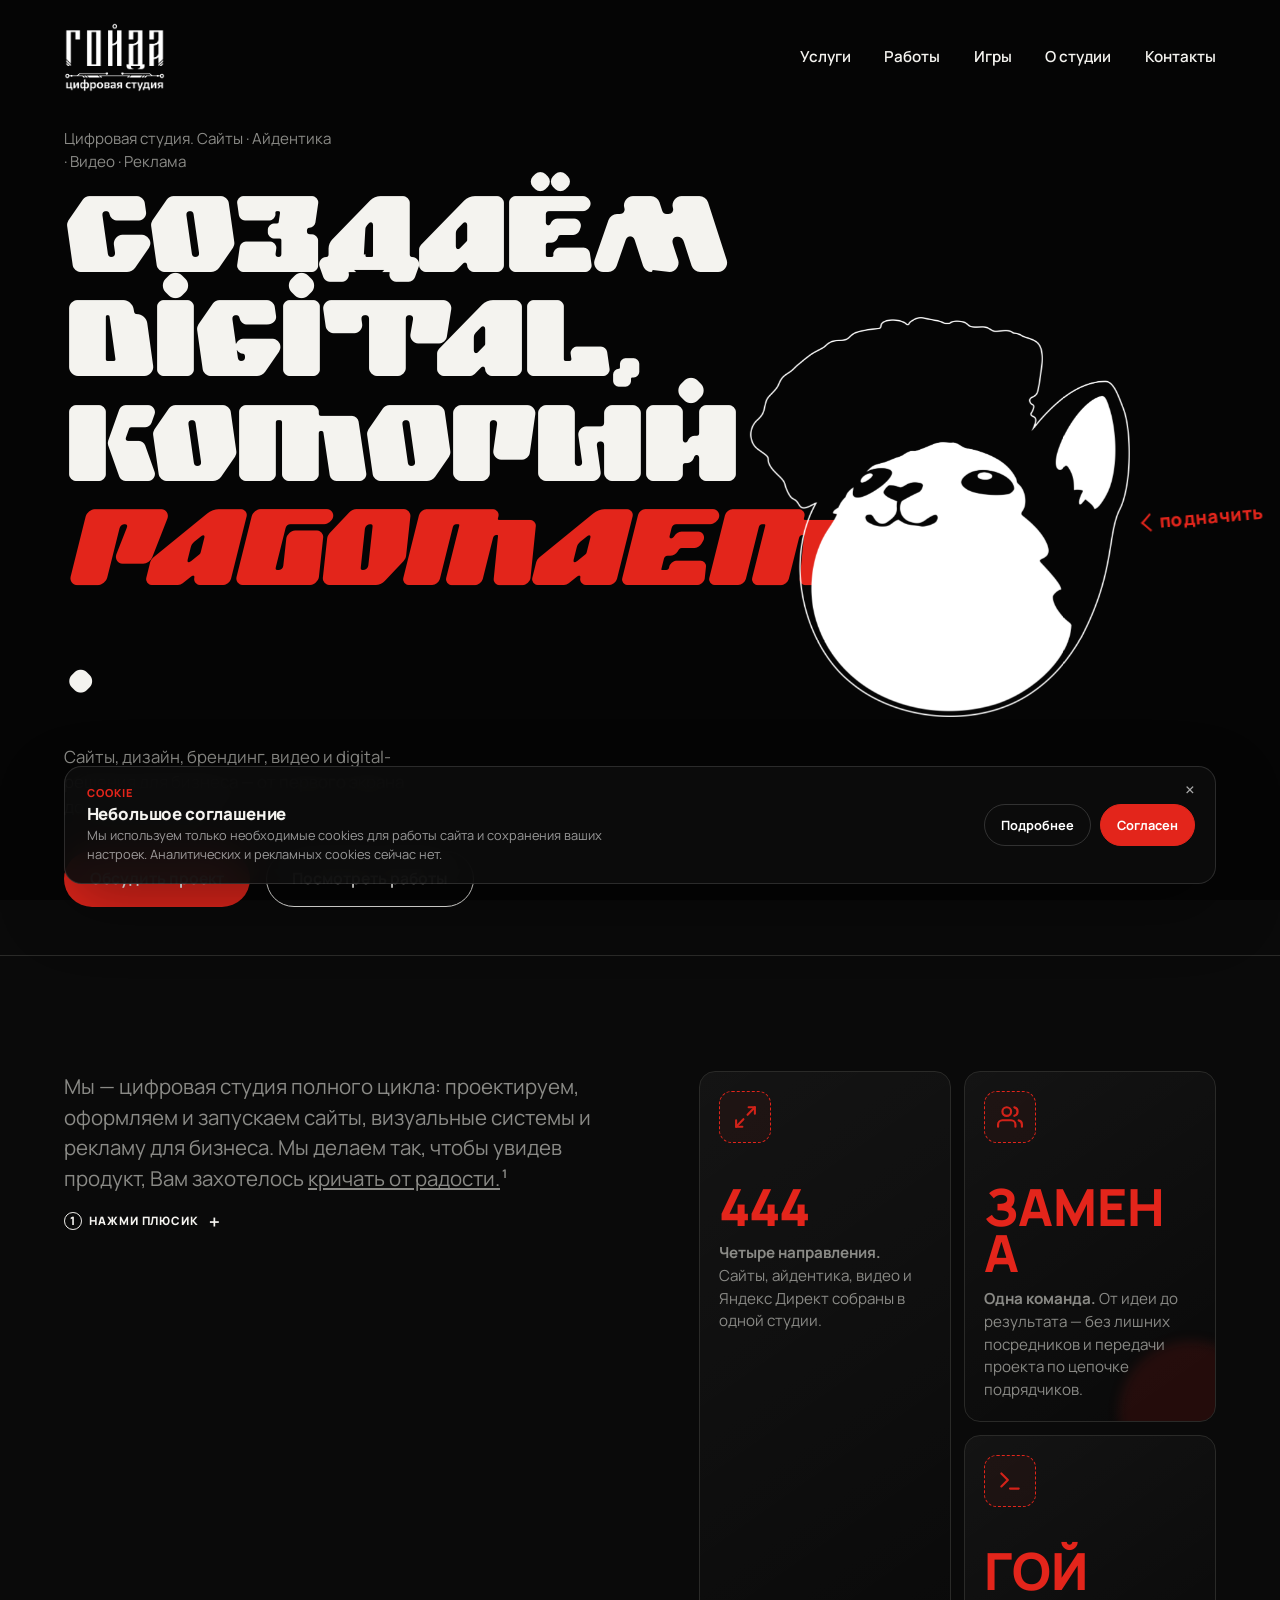
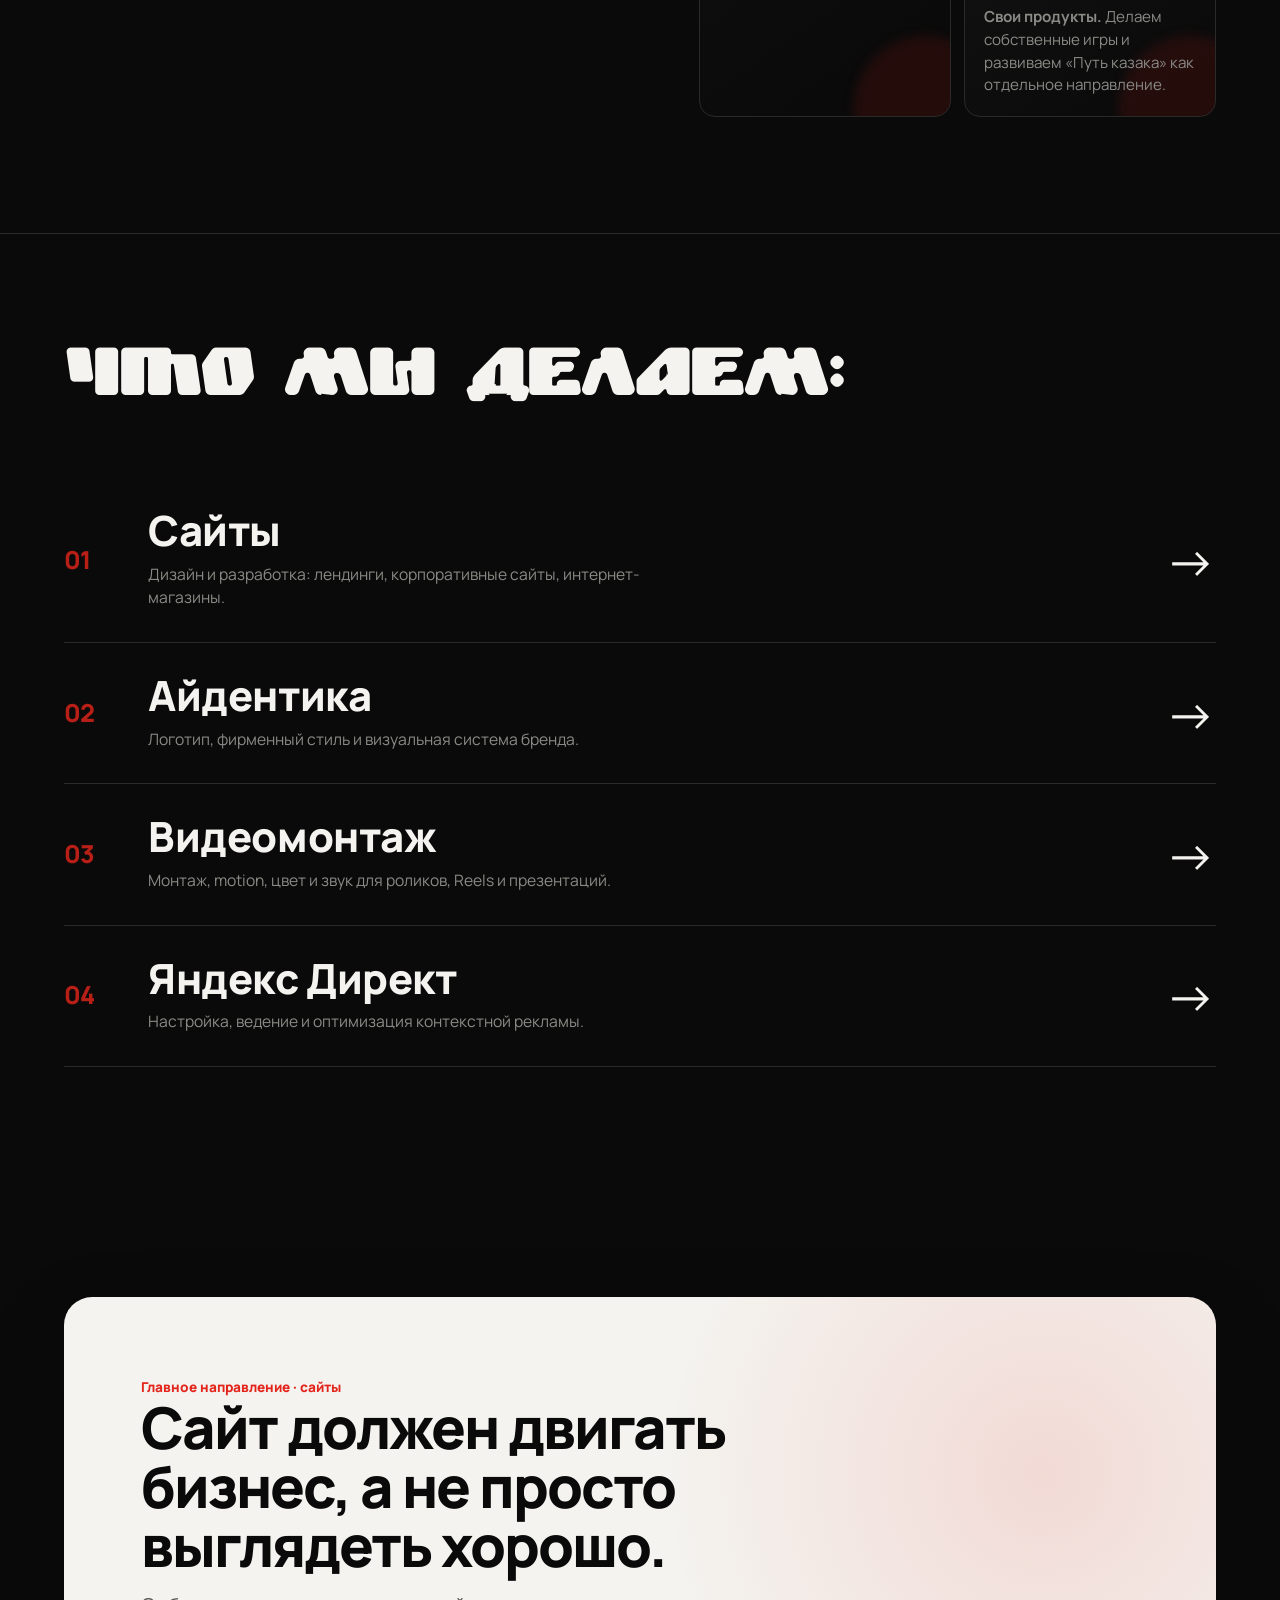
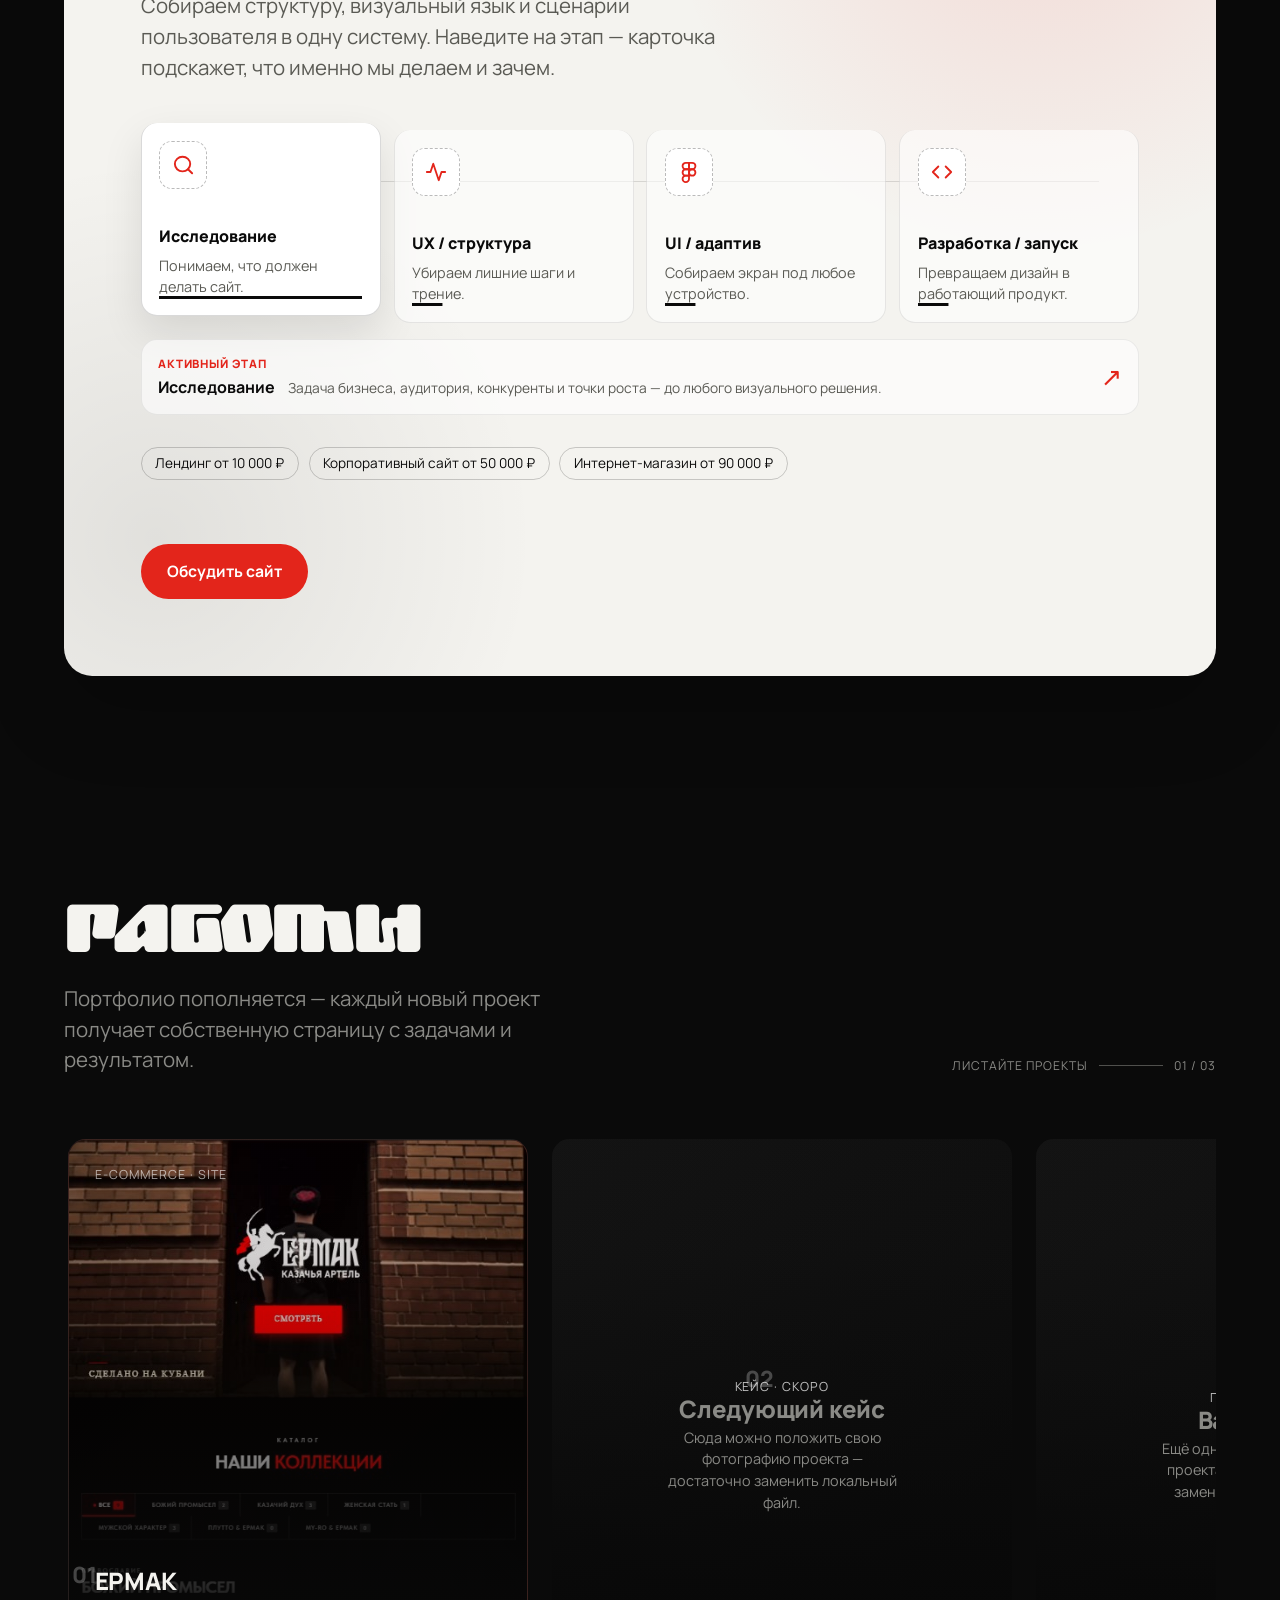
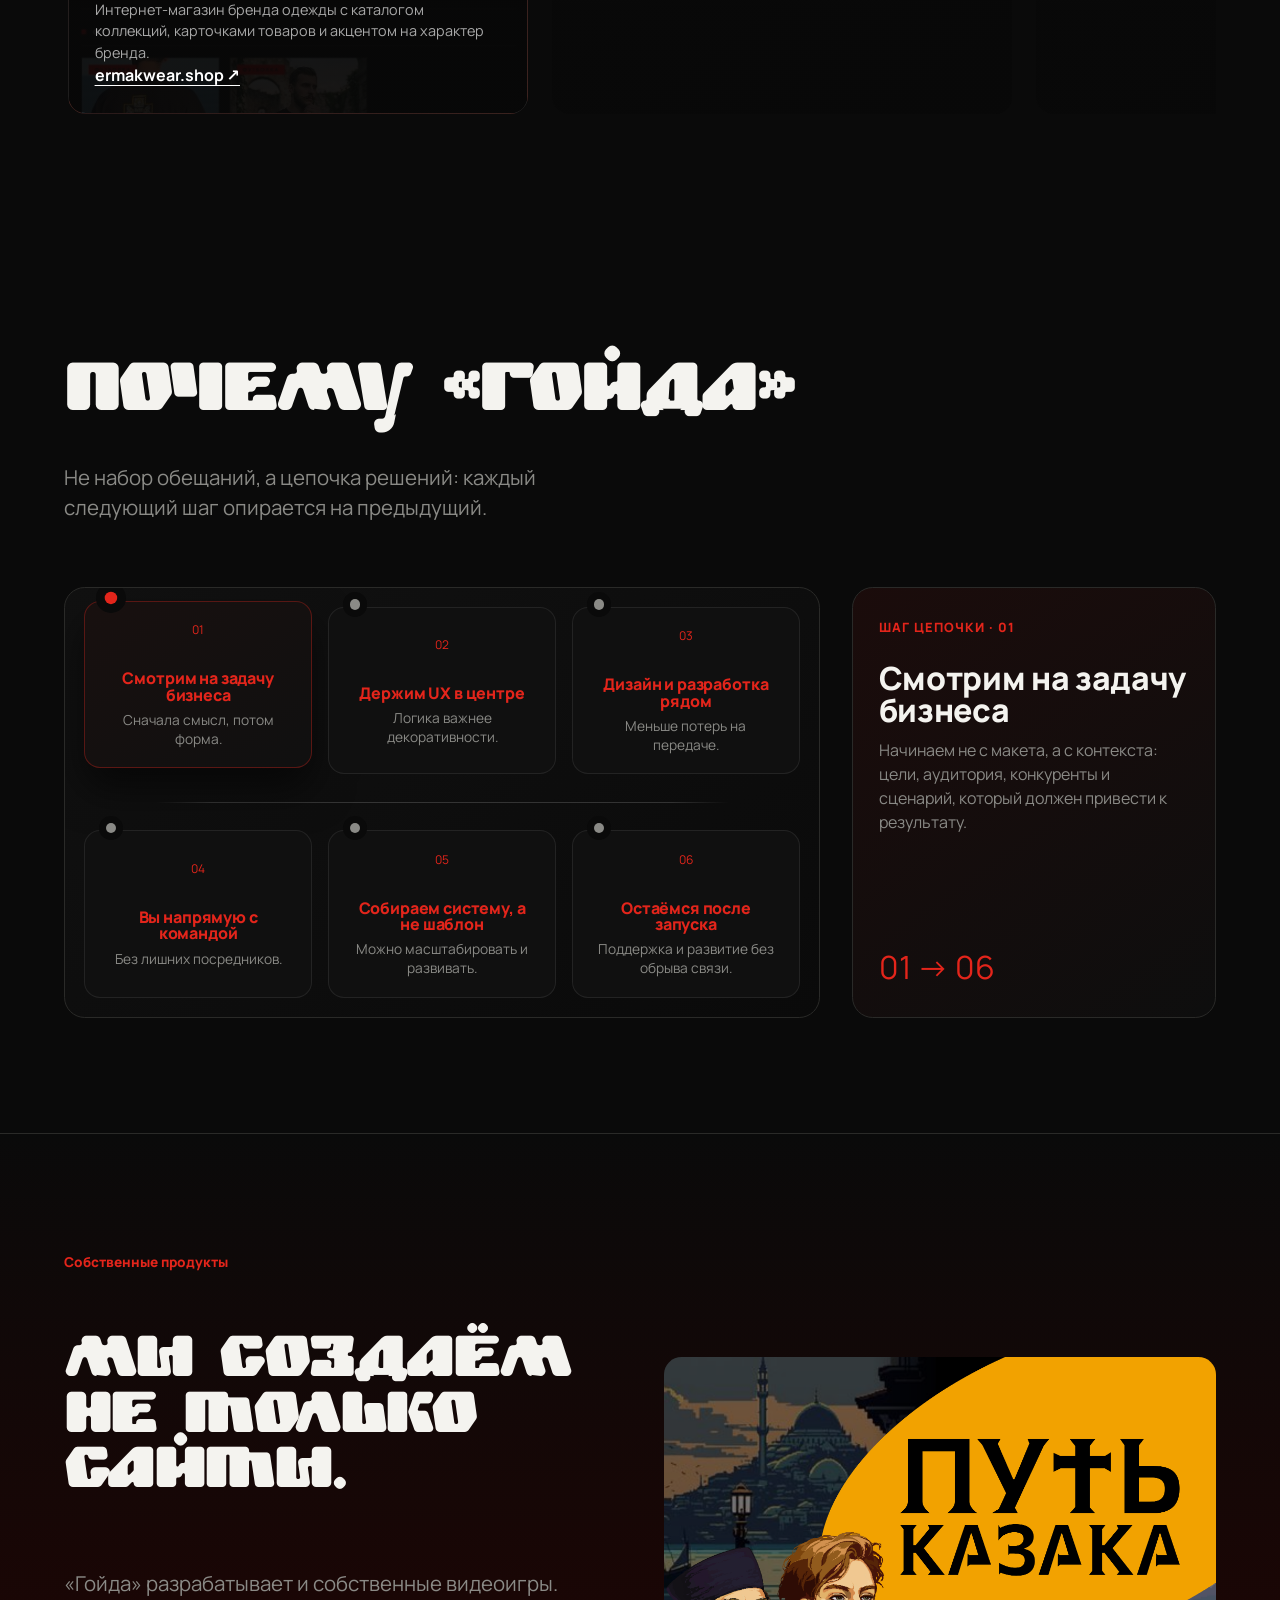
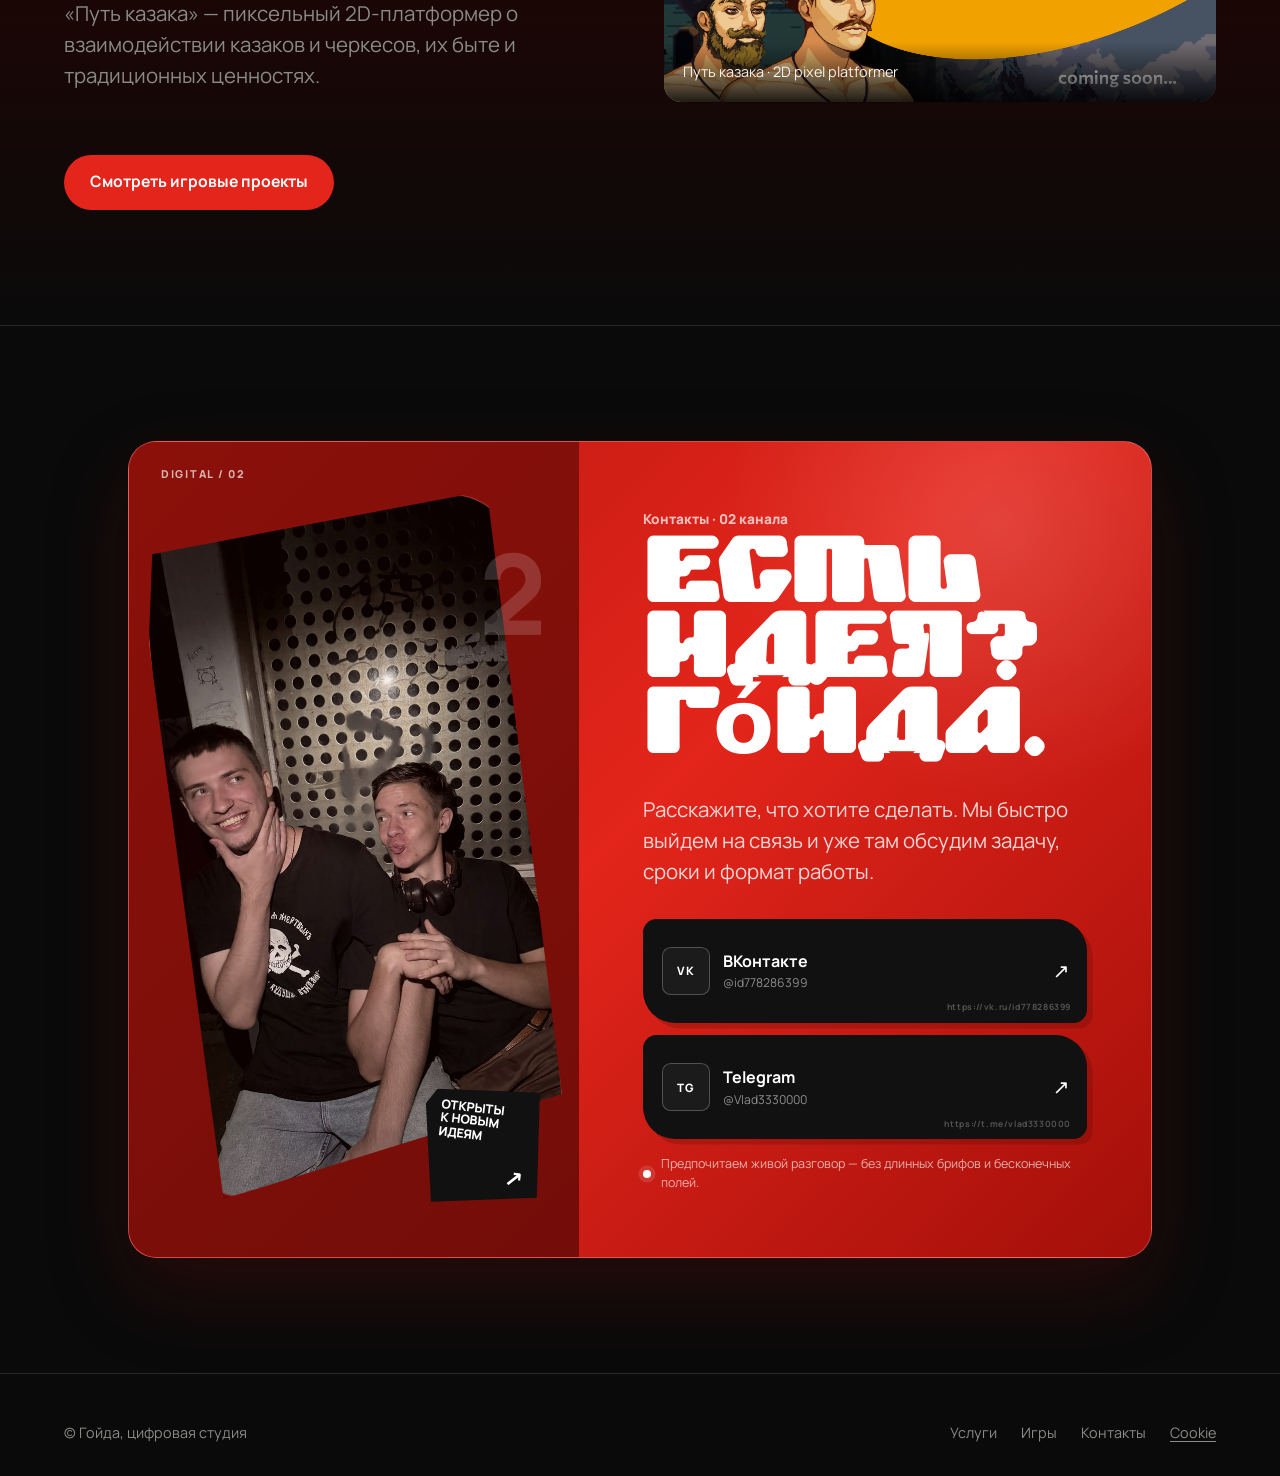
==== commit cd09d79c: "обнова" ====
--- a/index.html
+++ b/index.html
@@ -15,11 +15,13 @@
 
 <body>
 
-  <div class="hero-video-bg" aria-hidden="true"><video autoplay muted loop playsinline preload="auto"><source src="video/hero.mp4" type="video/mp4"></video></div>
+  <div class="hero-video-bg" aria-hidden="true"><video autoplay muted loop playsinline preload="auto">
+      <source src="video/hero.mp4" type="video/mp4">
+    </video></div>
 
   <div data-site-header></div>
 
-<!-- HERO -->
+  <!-- HERO -->
   <section class="hero wrap">
     <div class="hero-grid">
       <!-- левая колонка – весь текст -->
@@ -27,7 +29,9 @@
         <div class="hero-top">
           <p class="hero-kicker">Цифровая студия. Сайты · Айдентика · Видео · Реклама</p>
         </div>
-        <h1 class="reveal"><span class="headline-word" style="--i:0">Создаём</span> <span class="headline-word" style="--i:1">digital,</span> <span class="headline-word" style="--i:2">который</span> <span class="headline-word" style="--i:3"><em>работает</em>.</span></h1>
+        <h1 class="reveal"><span class="headline-word" style="--i:0">Создаём</span> <span class="headline-word"
+            style="--i:1">digital,</span> <span class="headline-word" style="--i:2">который</span> <span
+            class="headline-word" style="--i:3"><em>работает</em>.</span></h1>
         <div class="hero-sub">
           <p>Сайты, дизайн, брендинг, видео и digital-решения для бизнеса — от первого экрана до запуска рекламы.</p>
           <div class="hero-ctas">
@@ -42,7 +46,7 @@
         <div class="mascot" title="Гойда-кот">
           <img src="img/kot3.png" alt="" class="mascot-closed">
           <img src="img/kot4.png" alt="" class="mascot-open">
-          <span class="mascot-label">kik me</span>
+          <span class="mascot-label">подначить</span>
         </div>
       </div>
     </div>
@@ -51,13 +55,32 @@
   <!-- ABOUT -->
   <section id="about" class="wrap">
     <div class="about-grid">
-      <p class="lede reveal"><i>Го́йда (др. рус. междометие) — восклицание радости, искреннего одобрения.</i><br><br> Мы — цифровая студия полного цикла: проектируем, оформляем и запускаем сайты,
-        визуальные системы и рекламу для бизнеса. Мы делаем так, чтобы увидев продукт, <u>Вам захотелось кричать от радости.</u></p>
+      <div class="lede reveal">
+        <p>Мы — цифровая студия полного цикла: проектируем, оформляем и запускаем сайты, визуальные системы и рекламу для бизнеса. Мы делаем так, чтобы увидев продукт, Вам захотелось <u>кричать от радости.</u><sup class="footnote-ref">1</sup></p>
+        <details class="book-footnote" id="footnote-goida">
+          <summary><span>1</span> Нажми плюсик</summary>
+          <p>Го́йда (др. рус. междометие) — восклицание радости, искреннего одобрения.</p>
+        </details>
+      </div>
       <div class="about-facts reveal">
-        <div class="about-fact"><b>4</b><span>основных направления: сайты, айдентика, видео, Яндекс Директ</span></div>
-        <div class="about-fact"><b>1</b><span>команда ведёт проект от идеи до результата, без посредников</span></div>
-        <div class="about-fact"><b>+ игры</b><span>своя студия делает и собственные видеоигры — см. «Путь казака»</span>
-        </div>
+        <article class="about-fact">
+          <div class="icon-slot" aria-hidden="true"><img src="img/icons/about-web.svg" alt=""></div>
+          <b>444</b>
+          <span><strong>Четыре направления.</strong> Сайты, айдентика, видео и Яндекс Директ собраны в одной
+            студии.</span>
+        </article>
+        <article class="about-fact">
+          <div class="icon-slot" aria-hidden="true"><img src="img/icons/about-team.svg" alt=""></div>
+          <b>ЗАМЕНА</b>
+          <span><strong>Одна команда.</strong> От идеи до результата — без лишних посредников и передачи проекта по
+            цепочке подрядчиков.</span>
+        </article>
+        <article class="about-fact">
+          <div class="icon-slot" aria-hidden="true"><img src="img/icons/about-games.svg" alt=""></div>
+          <b>ГОЙ</b>
+          <span><strong>Свои продукты.</strong> Делаем собственные игры и развиваем «Путь казака» как отдельное
+            направление.</span>
+        </article>
       </div>
     </div>
   </section>
@@ -65,8 +88,7 @@
   <!-- SERVICES -->
   <section id="services" class="services wrap">
     <div class="section-head">
-      <h2 class="section-title">Что мы делаем</h2>
-      <p class="lede">Каждое направление — отдельная страница с составом работ, процессом и ценами.</p>
+      <h2 class="section-title">Что мы делаем:</h2>
     </div>
 
     <a href="services/web.html" class="service-row">
@@ -106,15 +128,40 @@
   <!-- WEB FOCUS -->
   <section>
     <div class="focus reveal">
-      <span class="eyebrow-num">Главное направление</span>
-      <h2>Сайт, который работает на ваш бизнес.</h2>
-      <p class="lede" style="color:#5a5a54; margin-top:1rem;">Красивый сайт — это инструмент бизнеса, а не просто
-        картинка. Поэтому каждый проект проходит один и тот же путь — без пропущенных этапов.</p>
-      <div class="focus-steps">
-        <div class="focus-step"><b>Исследование</b><span>Задача бизнеса, аудитория, конкуренты</span></div>
-        <div class="focus-step"><b>UX / структура</b><span>Логика разделов и путь пользователя</span></div>
-        <div class="focus-step"><b>UI / адаптив</b><span>Дизайн под все устройства</span></div>
-        <div class="focus-step"><b>Разработка / запуск</b><span>Вёрстка, анимации, публикация</span></div>
+      <span class="eyebrow-num">Главное направление · сайты</span>
+      <h2 class="focus-business-title">Сайт должен двигать бизнес, а не просто выглядеть хорошо.</h2>
+      <p class="lede focus-intro" style="color:#5a5a54; margin-top:1rem;">Собираем структуру, визуальный язык и сценарии
+        пользователя в одну систему. Наведите на этап — карточка подскажет, что именно мы делаем и зачем.</p>
+      <div class="focus-steps interactive">
+        <div class="focus-step interactive is-active" tabindex="0" data-focus-title="Исследование"
+          data-focus-copy="Задача бизнеса, аудитория, конкуренты и точки роста — до любого визуального решения."
+          data-icon="img/icons/web-research.svg">
+          <div class="step-icon"><img src="img/icons/web-research.svg" alt=""></div>
+          <b>Исследование</b><span>Понимаем, что должен делать сайт.</span>
+        </div>
+        <div class="focus-step interactive" tabindex="0" data-focus-title="UX / структура"
+          data-focus-copy="Выстраиваем понятный путь пользователя: от первого экрана до действия, которое важно бизнесу."
+          data-icon="img/icons/web-ux.svg">
+          <div class="step-icon"><img src="img/icons/web-ux.svg" alt=""></div>
+          <b>UX / структура</b><span>Убираем лишние шаги и трение.</span>
+        </div>
+        <div class="focus-step interactive" tabindex="0" data-focus-title="UI / адаптив"
+          data-focus-copy="Делаем визуальную систему, которая одинаково уверенно работает на широком экране, планшете и телефоне."
+          data-icon="img/icons/web-ui.svg">
+          <div class="step-icon"><img src="img/icons/web-ui.svg" alt=""></div>
+          <b>UI / адаптив</b><span>Собираем экран под любое устройство.</span>
+        </div>
+        <div class="focus-step interactive" tabindex="0" data-focus-title="Разработка / запуск"
+          data-focus-copy="Вёрстаем, подключаем анимации, тестируем ключевые сценарии и выводим проект в работу."
+          data-icon="img/icons/web-code.svg">
+          <div class="step-icon"><img src="img/icons/web-code.svg" alt=""></div>
+          <b>Разработка / запуск</b><span>Превращаем дизайн в работающий продукт.</span>
+        </div>
+      </div>
+      <div class="focus-detail" aria-live="polite">
+        <div><span class="detail-kicker">Активный этап</span><strong>Исследование</strong><span>Задача бизнеса,
+            аудитория, конкуренты и точки роста — до любого визуального решения.</span></div>
+        <span class="detail-arrow" aria-hidden="true">↗</span>
       </div>
       <div class="focus-tags">
         <span>Лендинг от 10 000 ₽</span>
@@ -126,19 +173,48 @@
   </section>
 
   <!-- WORKS -->
-  <section id="works" class="wrap">
+  <section id="works" class="wrap works-section">
     <div class="section-head">
-      <h2 class="section-title">Работы</h2>
-      <p class="lede">Портфолио пополняется — каждый новый проект получает собственную страницу с задачами и
-        результатом.</p>
-    </div>
-    <div class="works-scroller">
-      <div class="work-card placeholder">
-        <p>Первые кейсы студии появятся здесь совсем скоро.</p>
-      </div>
-      <div class="work-card placeholder">
-        <p>Место под ваш проект — обсудим задачу?</p>
-      </div>
+      <div>
+        <h2 class="section-title">Работы</h2>
+        <p class="lede works-lede">Портфолио пополняется — каждый новый проект получает собственную страницу с задачами и результатом.</p>
+      </div>
+      <div class="works-guide" aria-hidden="true">
+        <span>Листайте проекты</span><span class="works-guide-line"></span><span>01 / 03</span>
+      </div>
+    </div>
+    <div class="works-scroller" tabindex="0" aria-label="Портфолио. Прокрутите вправо, чтобы посмотреть остальные проекты.">
+      <a class="work-card ermak-card reveal" href="https://ermakwear.shop" target="_blank" rel="noopener noreferrer">
+        <img class="work-photo" src="img/works/ermak.jpg" alt="ЕРМАК — визуал интернет-магазина" loading="lazy">
+        <span class="case-mark">E-commerce · site</span>
+        <span class="num">01</span>
+        <div class="work-card-copy">
+          <h3>ЕРМАК</h3>
+          <p>Интернет-магазин бренда одежды с каталогом коллекций, карточками товаров и акцентом на характер бренда.</p>
+          <span class="case-link">ermakwear.shop ↗</span>
+        </div>
+      </a>
+      <article class="work-card placeholder reveal">
+        <img class="work-photo" src="img/works/project-02.jpg" alt="Фото второго проекта" loading="lazy">
+        <span class="num">02</span>
+        <div class="work-card-copy">
+          <span class="case-mark">Кейс · скоро</span>
+          <h3>Следующий кейс</h3>
+          <p>Сюда можно положить свою фотографию проекта — достаточно заменить локальный файл.</p>
+        </div>
+      </article>
+      <article class="work-card placeholder reveal">
+        <img class="work-photo" src="img/works/project-03.jpg" alt="Фото третьего проекта" loading="lazy">
+        <span class="num">03</span>
+        <div class="work-card-copy">
+          <span class="case-mark">Проект · скоро</span>
+          <h3>Ваш проект</h3>
+          <p>Ещё одна обложка для нового проекта студии. Файл можно заменить в папке <code>img/works</code>.</p>
+        </div>
+      </article>
+    </div>
+    <div class="works-mobile-hint">
+      <span>Свайпните влево</span><span class="works-mobile-arrow">→</span>
     </div>
   </section>
 
@@ -146,83 +222,56 @@
   <section class="wrap">
     <div class="section-head">
       <h2 class="section-title">Почему «Гойда»</h2>
-    </div>
-    <div class="why-grid">
-      <div class="why-item reveal">
-        <h4>Дизайн и разработка в одной студии</h4>
-        <p>Никаких передач задачи между подрядчиками — одна команда отвечает за результат целиком.</p>
-      </div>
-      <div class="why-item reveal">
-        <h4>Прямая связь с командой</h4>
-        <p>Вы обсуждаете проект с теми, кто его делает, а не с посредником.</p>
-      </div>
-      <div class="why-item reveal">
-        <h4>Внимание к UX</h4>
-        <p>Каждый экран продуман с точки зрения задачи бизнеса, а не только эстетики.</p>
-      </div>
-      <div class="why-item reveal">
-        <h4>Прозрачный процесс</h4>
-        <p>Понятные этапы, сроки и что входит в каждый из них — до старта работы.</p>
-      </div>
-      <div class="why-item reveal">
-        <h4>Современная визуальная система</h4>
-        <p>Не шаблоны — собственный подход к типографике, композиции и анимациям.</p>
-      </div>
-      <div class="why-item reveal">
-        <h4>Опыт создания игр</h4>
-        <p>Мы сами делаем цифровые продукты — «Путь казака» и другие игровые проекты.</p>
-      </div>
-    </div>
-  </section>
-
-  <!-- PROCESS -->
-  <section class="wrap">
-    <div class="section-head">
-      <h2 class="section-title">Как мы работаем</h2>
-    </div>
-    <div class="process-list">
-      <div class="process-item reveal"><span class="eyebrow-num">01</span>
+      <p class="lede">Не набор обещаний, а цепочка решений: каждый следующий шаг опирается на предыдущий.</p>
+    </div>
+    <div class="why-chain-wrap">
+      <div class="why-chain" role="list">
+        <button class="why-node is-active" type="button" role="listitem" data-why-title="Смотрим на задачу бизнеса"
+          data-why-copy="Начинаем не с макета, а с контекста: цели, аудитория, конкуренты и сценарий, который должен привести к результату.">
+          <span class="node-num">01</span>
+          <h4>Смотрим на задачу бизнеса</h4>
+          <p>Сначала смысл, потом форма.</p>
+        </button>
+        <button class="why-node" type="button" role="listitem" data-why-title="Держим UX в центре"
+          data-why-copy="Каждый экран проектируется как часть пути пользователя — с понятной логикой, приоритетами и одним главным действием.">
+          <span class="node-num">02</span>
+          <h4>Держим UX в центре</h4>
+          <p>Логика важнее декоративности.</p>
+        </button>
+        <button class="why-node" type="button" role="listitem" data-why-title="Дизайн и разработка рядом"
+          data-why-copy="Внутри одной команды не приходится объяснять решение заново между дизайнером и разработчиком — мы смотрим на продукт целиком.">
+          <span class="node-num">03</span>
+          <h4>Дизайн и разработка рядом</h4>
+          <p>Меньше потерь на передаче.</p>
+        </button>
+        <button class="why-node" type="button" role="listitem" data-why-title="Вы напрямую с командой"
+          data-why-copy="Обсуждаете проект с теми, кто его делает. Быстрее принимаем решения и не прячемся за менеджерским слоем.">
+          <span class="node-num">04</span>
+          <h4>Вы напрямую с командой</h4>
+          <p>Без лишних посредников.</p>
+        </button>
+        <button class="why-node" type="button" role="listitem" data-why-title="Собираем систему, а не шаблон"
+          data-why-copy="Типографика, композиция, интерактив и адаптив работают как единая визуальная система, которую можно развивать дальше.">
+          <span class="node-num">05</span>
+          <h4>Собираем систему, а не шаблон</h4>
+          <p>Можно масштабировать и развивать.</p>
+        </button>
+        <button class="why-node" type="button" role="listitem" data-why-title="Остаёмся после запуска"
+          data-why-copy="Запуск — не точка. Остаёмся на связи для правок, доработок и дальнейшего развития продукта.">
+          <span class="node-num">06</span>
+          <h4>Остаёмся после запуска</h4>
+          <p>Поддержка и развитие без обрыва связи.</p>
+        </button>
+      </div>
+      <aside class="why-detail" aria-live="polite">
         <div>
-          <h4>Знакомимся</h4>
-          <p>Обсуждаем задачу, бюджет и сроки — понимаем, подходим ли мы друг другу.</p>
-        </div>
-      </div>
-      <div class="process-item reveal"><span class="eyebrow-num">02</span>
-        <div>
-          <h4>Изучаем задачу</h4>
-          <p>Разбираем бизнес, аудиторию и конкурентов, прежде чем предлагать решение.</p>
-        </div>
-      </div>
-      <div class="process-item reveal"><span class="eyebrow-num">03</span>
-        <div>
-          <h4>Формируем концепцию</h4>
-          <p>Собираем идею в структуру и визуальное направление проекта.</p>
-        </div>
-      </div>
-      <div class="process-item reveal"><span class="eyebrow-num">04</span>
-        <div>
-          <h4>Проектируем</h4>
-          <p>UX, структура, wireframe — логика, на которой держится весь проект.</p>
-        </div>
-      </div>
-      <div class="process-item reveal"><span class="eyebrow-num">05</span>
-        <div>
-          <h4>Разрабатываем</h4>
-          <p>UI, адаптивные версии, анимации и вёрстка.</p>
-        </div>
-      </div>
-      <div class="process-item reveal"><span class="eyebrow-num">06</span>
-        <div>
-          <h4>Запускаем</h4>
-          <p>Публикуем проект и проверяем его в реальных условиях.</p>
-        </div>
-      </div>
-      <div class="process-item reveal"><span class="eyebrow-num">07</span>
-        <div>
-          <h4>Поддерживаем</h4>
-          <p>Остаёмся на связи после запуска — правки, доработки, развитие.</p>
-        </div>
-      </div>
+          <span class="detail-kicker">Шаг цепочки · 01</span>
+          <h3>Смотрим на задачу бизнеса</h3>
+          <p>Начинаем не с макета, а с контекста: цели, аудитория, конкуренты и сценарий, который должен привести к
+            результату.</p>
+        </div>
+        <span class="detail-arrow" aria-hidden="true">01 → 06</span>
+      </aside>
     </div>
   </section>
 
@@ -238,44 +287,49 @@
           <a href="games.html" class="btn btn-primary mt-lg">Смотреть игровые проекты</a>
         </div>
         <a href="games/the-way-of-the-cossack.html" class="game-frame reveal">
-          <img src="img/cossackway.png"
-            alt="Путь казака — пиксельный платформер, атмосферный скриншот" loading="lazy">
+          <img src="img/cossackway.png" alt="Путь казака — пиксельный платформер, атмосферный скриншот" loading="lazy">
           <span class="cap">Путь казака · 2D pixel platformer</span>
         </a>
       </div>
     </div>
   </section>
 
-  <!-- CTA -->
-  <section id="contact" class="wrap">
-    <div class="cta-block">
-      <div>
-        <h2>Есть идея? Давайте превратим её в работающий digital-продукт.</h2>
-        <p class="lede">Оставьте контакт — обсудим задачу и предложим решение.</p>
-      </div>
-      <form class="cta-form">
-        <div class="form-row">
-          <div class="form-field"><label for="name">Имя</label><input id="name" type="text"
-              placeholder="Как к вам обращаться" required></div>
-          <div class="form-field"><label for="contact-info">Контакт</label><input id="contact-info" type="text"
-              placeholder="Телефон, e-mail или Telegram" required></div>
-        </div>
-        <div class="form-field">
-          <label for="project-type">Тип проекта</label>
-          <select id="project-type">
-            <option>Сайт</option>
-            <option>Айдентика</option>
-            <option>Видеомонтаж</option>
-            <option>Яндекс Директ</option>
-            <option>Другое</option>
-          </select>
-        </div>
-        <div class="form-field"><label for="budget">Бюджет (опционально)</label><input id="budget" type="text"
-            placeholder="Ориентировочный бюджет"></div>
-        <div class="form-field"><label for="task">Кратко о задаче</label><textarea id="task"
-            placeholder="Пара предложений — что нужно сделать" required></textarea></div>
-        <button type="submit" class="btn btn-primary">Отправить заявку</button>
-      </form>
+  <!-- CONTACT -->
+  <section id="contact" class="wrap contact-section">
+    <div class="contact-card">
+      <div class="contact-visual">
+        <div class="contact-visual-label">digital / 02</div>
+        <img src="img/contact.jpg" alt="Фото студии Гойда" class="contact-photo" loading="lazy">
+        <div class="contact-photo-index">2</div>
+        <div class="contact-sticker">
+          <span>Открыты<br>к новым<br>идеям</span>
+          <strong>↗</strong>
+        </div>
+      </div>
+
+      <div class="contact-copy">
+        <span class="eyebrow-num">Контакты · 02 канала</span>
+        <h2>Есть идея?<br><em>Го́йда.</em></h2>
+        <p class="lede">Расскажите, что хотите сделать. Мы быстро выйдем на связь и уже там обсудим задачу, сроки и формат работы.</p>
+
+        <div class="contact-links" aria-label="Способы связи">
+          <a class="contact-link contact-link-vk" href="https://vk.ru/id778286399" target="_blank" rel="noopener noreferrer">
+            <span class="contact-link-icon">VK</span>
+            <span class="contact-link-text"><b>ВКонтакте</b><small>@id778286399</small></span>
+            <span class="contact-link-arrow">↗</span>
+          </a>
+          <a class="contact-link contact-link-tg" href="https://t.me/Vlad3330000" target="_blank" rel="noopener noreferrer">
+            <span class="contact-link-icon">TG</span>
+            <span class="contact-link-text"><b>Telegram</b><small>@Vlad3330000</small></span>
+            <span class="contact-link-arrow">↗</span>
+          </a>
+        </div>
+
+        <div class="contact-note">
+          <span class="contact-pulse"></span>
+          <span>Предпочитаем живой разговор — без длинных брифов и бесконечных полей.</span>
+        </div>
+      </div>
     </div>
   </section>
 
--- a/style.css
+++ b/style.css
@@ -3,7 +3,15 @@
    черный / белый / красный, крупная типографика, минимум шума
    ========================================================================== */
 
-@import url("https://fonts.googleapis.com/css2?family=Unbounded:wght@400;500;600;700;800;900&family=Manrope:wght@400;500;600;700;800&display=swap");
+@import url("https://fonts.googleapis.com/css2?family=Manrope:wght@400;500;600;700;800&display=swap");
+
+@font-face {
+  font-family: "ST-Cyberillic";
+  src: url("fonts/ST-Cyberillic.otf") format("opentype");
+  font-style: normal;
+  font-weight: 400;
+  font-display: swap;
+}
 
 :root {
   --black: #0a0a0a;
@@ -16,7 +24,7 @@
   --red: #e3251b;
   --red-dim: #a81c14;
 
-  --display: "Unbounded", system-ui, sans-serif;
+  --display: "ST-Cyberillic", system-ui, sans-serif;
   --text: "Manrope", system-ui, sans-serif;
 
   --pad: clamp(1.1rem, 2.4vw, 2.2rem);
@@ -99,11 +107,19 @@
 h2,
 h3,
 h4 {
-  font-family: var(--display);
-  font-weight: 700;
+  font-family: var(--text);
+  font-weight: 800;
   line-height: 1.02;
   letter-spacing: -0.01em;
   margin: 0;
+}
+
+h1,
+h2.section-title,
+.focus h2,
+.games-teaser h2,
+.cta-block h2 {
+  font-family: var(--display);
 }
 
 h2.section-title {
@@ -122,10 +138,10 @@
 }
 
 .eyebrow-num {
-  font-family: var(--display);
+  font-family: var(--text);
   font-size: 0.85rem;
   color: var(--red);
-  font-weight: 600;
+  font-weight: 800;
 }
 
 /* ---------- buttons ---------- */
@@ -212,7 +228,7 @@
 
 .logo img {
   display: block;
-  height: 72px;        /* регулируйте под свой логотип */
+  height: 72px; /* регулируйте под свой логотип */
   width: auto;
   max-height: 100%;
 }
@@ -355,7 +371,7 @@
 }
 
 .hero-kicker {
-  font-size: .95rem;
+  font-size: 0.95rem;
   color: var(--grey);
   max-width: 30ch;
   margin: 0;
@@ -479,7 +495,7 @@
   font-size: clamp(1.3rem, 2.6vw, 1.9rem);
   color: var(--paper);
   font-family: var(--display);
-  font-weight: 500;
+  font-weight: 700;
   line-height: 1.25;
 }
 body.theme-light .about-grid p.lede {
@@ -492,7 +508,7 @@
 }
 .about-fact b {
   display: block;
-  font-family: var(--display);
+  font-family: var(--text);
   font-size: 1.6rem;
   color: var(--red);
   margin-bottom: 0.2rem;
@@ -541,7 +557,9 @@
   font-size: clamp(1.6rem, 3.4vw, 2.6rem);
   line-height: 1;
   margin: 0;
-  transition: transform 0.4s var(--ease), color 0.3s;
+  transition:
+    transform 0.4s var(--ease),
+    color 0.3s;
 }
 .service-row p {
   color: var(--grey);
@@ -611,7 +629,8 @@
   padding-top: 1rem;
 }
 .focus-step b {
-  font-family: var(--display);
+  font-family: var(--text);
+  font-weight: 800;
   display: block;
   margin-bottom: 0.4rem;
 }
@@ -686,7 +705,8 @@
   position: absolute;
   top: 1.4rem;
   right: 1.4rem;
-  font-family: var(--display);
+  font-family: var(--text);
+  font-weight: 800;
   color: #ffffff40;
   font-size: 1.4rem;
 }
@@ -982,7 +1002,8 @@
   margin-bottom: 0.5rem;
 }
 .price-card .price {
-  font-family: var(--display);
+  font-family: var(--text);
+  font-weight: 800;
   font-size: 2rem;
   margin: 1rem 0;
   color: var(--red);
@@ -1025,7 +1046,8 @@
   display: flex;
   justify-content: space-between;
   align-items: center;
-  font-family: var(--display);
+  font-family: var(--text);
+  font-weight: 800;
   font-size: 1.05rem;
   gap: 1rem;
 }
@@ -1079,7 +1101,8 @@
   background: var(--red);
 }
 .timeline-item b {
-  font-family: var(--display);
+  font-family: var(--text);
+  font-weight: 800;
   display: block;
   color: var(--red);
   margin-bottom: 0.3rem;
@@ -1135,11 +1158,11 @@
   right: -1.2rem;
   top: 50%;
   transform: translate(100%, -50%) rotate(-5deg);
-  font-family: var(--display);
-  font-size: clamp(.9rem, 1.5vw, 1.15rem);
-  font-weight: 700;
+  font-family: var(--text);
+  font-size: clamp(0.9rem, 1.5vw, 1.15rem);
+  font-weight: 800;
   color: var(--red);
-  letter-spacing: .02em;
+  letter-spacing: 0.02em;
   white-space: nowrap;
   animation: kik-pulse 2.4s ease-in-out infinite;
 }
@@ -1148,27 +1171,48 @@
   position: absolute;
   left: -1rem;
   top: 50%;
-  width: .7rem;
-  height: .7rem;
+  width: 0.7rem;
+  height: 0.7rem;
   border-left: 2px solid var(--red);
   border-bottom: 2px solid var(--red);
   transform: translateY(-50%) rotate(45deg);
 }
 @keyframes mascot-float {
-  0%, 100% { transform: translate3d(0, 0, 0) rotate(0deg); }
-  25% { transform: translate3d(0, -7px, 0) rotate(-.7deg); }
-  50% { transform: translate3d(0, -11px, 0) rotate(0deg); }
-  75% { transform: translate3d(0, -5px, 0) rotate(.7deg); }
+  0%,
+  100% {
+    transform: translate3d(0, 0, 0) rotate(0deg);
+  }
+  25% {
+    transform: translate3d(0, -7px, 0) rotate(-0.7deg);
+  }
+  50% {
+    transform: translate3d(0, -11px, 0) rotate(0deg);
+  }
+  75% {
+    transform: translate3d(0, -5px, 0) rotate(0.7deg);
+  }
 }
 @keyframes kik-pulse {
-  0%, 100% { opacity: .72; transform: translate(100%, -50%) rotate(-5deg) scale(1); }
-  50% { opacity: 1; transform: translate(100%, -50%) rotate(-5deg) scale(1.06); }
+  0%,
+  100% {
+    opacity: 0.72;
+    transform: translate(100%, -50%) rotate(-5deg) scale(1);
+  }
+  50% {
+    opacity: 1;
+    transform: translate(100%, -50%) rotate(-5deg) scale(1.06);
+  }
 }
 @media (max-width: 900px) {
-  .mascot-label { right: -.5rem; }
+  .mascot-label {
+    right: -0.5rem;
+  }
 }
 @media (prefers-reduced-motion: reduce) {
-  .mascot, .mascot-label { animation: none; }
+  .mascot,
+  .mascot-label {
+    animation: none;
+  }
 }
 
 /* ---------- hero headline animation ---------- */
@@ -1182,7 +1226,7 @@
   opacity: 0;
   transform: translateY(1.1em) rotate(3deg);
   filter: blur(5px);
-  animation: headline-in .8s cubic-bezier(.2,.75,.2,1) forwards;
+  animation: headline-in 0.8s cubic-bezier(0.2, 0.75, 0.2, 1) forwards;
   animation-delay: calc(var(--i) * 90ms + 120ms);
 }
 .headline-word em {
@@ -1191,12 +1235,29 @@
   font-style: italic;
 }
 @keyframes headline-in {
-  0% { opacity: 0; transform: translateY(1.1em) rotate(3deg); filter: blur(5px); }
-  65% { opacity: 1; transform: translateY(-.08em) rotate(-.5deg); filter: blur(0); }
-  100% { opacity: 1; transform: translateY(0) rotate(0); filter: blur(0); }
+  0% {
+    opacity: 0;
+    transform: translateY(1.1em) rotate(3deg);
+    filter: blur(5px);
+  }
+  65% {
+    opacity: 1;
+    transform: translateY(-0.08em) rotate(-0.5deg);
+    filter: blur(0);
+  }
+  100% {
+    opacity: 1;
+    transform: translateY(0) rotate(0);
+    filter: blur(0);
+  }
 }
 @media (prefers-reduced-motion: reduce) {
-  .headline-word { opacity: 1; transform: none; filter: none; animation: none; }
+  .headline-word {
+    opacity: 1;
+    transform: none;
+    filter: none;
+    animation: none;
+  }
 }
 
 /* ---------- home hero background video ---------- */
@@ -1212,14 +1273,14 @@
   content: "";
   position: absolute;
   inset: 0;
-  background: rgba(0, 0, 0, .48);
+  background: rgba(0, 0, 0, 0.48);
 }
 .hero-video-bg video {
   width: 100%;
   height: 100%;
   object-fit: cover;
-  opacity: .72;
-  filter: contrast(1.08) saturate(.75);
+  opacity: 0.72;
+  filter: contrast(1.08) saturate(0.75);
 }
 .hero {
   background: transparent;
@@ -1229,5 +1290,1463 @@
   isolation: isolate;
 }
 @media (prefers-reduced-motion: reduce) {
-  .hero-video-bg video { display: none; }
-}
+  .hero-video-bg video {
+    display: none;
+  }
+}
+
+/* ---------- typography refinement ---------- */
+.service-row h3,
+.work-card h3,
+.why-item h4,
+.process-item h4,
+.price-card h3,
+.faq-item .q,
+.focus-step b,
+.timeline-item h4,
+.team-card h4 {
+  font-family: var(--text);
+  font-weight: 800;
+}
+.eyebrow-num,
+.work-card .num,
+.mascot-label {
+  font-family: var(--text);
+  font-weight: 800;
+}
+
+/* ---------- responsive frame ---------- */
+:root {
+  --edge: clamp(1rem, 5vw, 5rem);
+}
+html,
+body {
+  min-width: 320px;
+}
+body {
+  overflow-wrap: break-word;
+}
+img,
+video {
+  height: auto;
+}
+
+/* about: compact interactive direction cards */
+.about-grid {
+  grid-template-columns: minmax(0, 1.05fr) minmax(320px, 0.95fr);
+}
+.about-facts {
+  display: grid;
+  grid-template-columns: repeat(2, minmax(0, 1fr));
+  gap: 0.8rem;
+}
+.about-fact {
+  position: relative;
+  min-height: 175px;
+  padding: 1.2rem;
+  border: 1px solid var(--grey-line);
+  border-radius: 1rem;
+  background: linear-gradient(
+    145deg,
+    rgba(255, 255, 255, 0.045),
+    rgba(255, 255, 255, 0)
+  );
+  overflow: hidden;
+  transition:
+    transform 0.45s var(--ease),
+    border-color 0.35s,
+    background 0.35s;
+}
+.about-fact:nth-child(1) {
+  grid-row: span 2;
+  min-height: 365px;
+}
+.about-fact::after {
+  content: "";
+  position: absolute;
+  width: 9rem;
+  height: 9rem;
+  right: -3rem;
+  bottom: -4rem;
+  border-radius: 50%;
+  background: rgba(227, 37, 27, 0.12);
+  filter: blur(6px);
+  transition: transform 0.55s var(--ease);
+}
+.about-fact:hover {
+  transform: translateY(-5px);
+  border-color: #ffffff45;
+  background: linear-gradient(
+    145deg,
+    rgba(255, 255, 255, 0.08),
+    rgba(255, 255, 255, 0.02)
+  );
+}
+.about-fact:hover::after {
+  transform: scale(1.35);
+}
+.about-fact b {
+  font-family: var(--text);
+  font-weight: 800;
+  font-size: clamp(2rem, 4vw, 4rem);
+  line-height: 0.9;
+}
+.about-fact span {
+  display: block;
+  max-width: 24ch;
+  margin-top: 0.8rem;
+  position: relative;
+  z-index: 1;
+}
+.icon-slot {
+  width: 3.25rem;
+  height: 3.25rem;
+  border: 1px dashed currentColor;
+  border-radius: 0.8rem;
+  display: grid;
+  place-items: center;
+  color: var(--red);
+  margin-bottom: 2.5rem;
+  background: rgba(227, 37, 27, 0.05);
+}
+.icon-slot img {
+  width: 1.6rem;
+  height: 1.6rem;
+  opacity: 0.92;
+}
+
+/* focus block: animated stages */
+.focus {
+  position: relative;
+  overflow: hidden;
+  box-shadow: 0 2rem 5rem rgba(0, 0, 0, 0.22);
+}
+.focus::before {
+  content: "";
+  position: absolute;
+  inset: 0;
+  pointer-events: none;
+  background:
+    radial-gradient(
+      circle at 85% 18%,
+      rgba(227, 37, 27, 0.12),
+      transparent 30%
+    ),
+    radial-gradient(circle at 8% 86%, rgba(0, 0, 0, 0.08), transparent 28%);
+}
+.focus > * {
+  position: relative;
+  z-index: 1;
+}
+.focus-intro {
+  max-width: 52ch;
+}
+.focus-steps.interactive {
+  position: relative;
+  grid-template-columns: repeat(4, minmax(0, 1fr));
+  gap: 0.8rem;
+}
+.focus-steps.interactive::before {
+  content: "";
+  position: absolute;
+  left: 4%;
+  right: 4%;
+  top: 3.15rem;
+  height: 1px;
+  background: #00000020;
+}
+.focus-step.interactive {
+  position: relative;
+  z-index: 1;
+  min-height: 185px;
+  padding: 1.1rem;
+  border: 1px solid #00000016;
+  border-top: 0;
+  border-radius: 1rem;
+  background: rgba(255, 255, 255, 0.56);
+  transition:
+    transform 0.45s var(--ease),
+    background 0.35s,
+    border-color 0.35s,
+    box-shadow 0.35s;
+  cursor: pointer;
+  outline: none;
+}
+.focus-step.interactive::after {
+  content: "";
+  position: absolute;
+  left: 1.1rem;
+  right: 1.1rem;
+  bottom: 1rem;
+  height: 3px;
+  background: var(--black);
+  transform: scaleX(0.15);
+  transform-origin: left;
+  transition: transform 0.45s var(--ease);
+}
+.focus-step.interactive:hover,
+.focus-step.interactive.is-active,
+.focus-step.interactive:focus-visible {
+  transform: translateY(-7px);
+  background: #fff;
+  border-color: #00000026;
+  box-shadow: 0 1rem 2.5rem rgba(0, 0, 0, 0.1);
+}
+.focus-step.interactive:hover::after,
+.focus-step.interactive.is-active::after,
+.focus-step.interactive:focus-visible::after {
+  transform: scaleX(1);
+}
+.focus-step .step-icon {
+  width: 3rem;
+  height: 3rem;
+  display: grid;
+  place-items: center;
+  border-radius: 0.8rem;
+  border: 1px dashed #00000045;
+  color: var(--red);
+  margin-bottom: 2.2rem;
+  background: #fff;
+}
+.focus-step .step-icon img {
+  width: 1.4rem;
+  height: 1.4rem;
+}
+.focus-step.interactive b {
+  font-size: 1rem;
+}
+.focus-step.interactive span {
+  display: block;
+  margin-top: 0.35rem;
+}
+
+/* works */
+.works-scroller {
+  scrollbar-width: thin;
+}
+.ermak-card {
+  background: linear-gradient(135deg, #170706 0%, #2c100c 52%, #0a0a0a 100%);
+  border: 1px solid #ffffff14;
+  transition:
+    transform 0.5s var(--ease),
+    border-color 0.35s;
+}
+.ermak-card::before {
+  content: "ЕРМАК";
+  position: absolute;
+  inset: auto -1rem 4.8rem auto;
+  font-family: var(--text);
+  font-weight: 800;
+  font-size: clamp(4rem, 10vw, 8rem);
+  color: #ffffff08;
+  white-space: nowrap;
+  pointer-events: none;
+}
+.ermak-card:hover {
+  transform: translateY(-7px);
+  border-color: #e3251b66;
+}
+.case-mark {
+  font-size: 0.78rem;
+  letter-spacing: 0.08em;
+  text-transform: uppercase;
+  color: #ffffff9c;
+  margin-bottom: auto;
+}
+.work-card .case-link {
+  margin-top: 0.9rem;
+  color: #fff;
+  font-weight: 700;
+  text-decoration: underline;
+  text-underline-offset: 0.25em;
+}
+.work-card.ermak-card p {
+  color: #ffffffa6;
+}
+
+/* why chain */
+.why-chain-wrap {
+  display: grid;
+  grid-template-columns: minmax(0, 1.35fr) minmax(280px, 0.65fr);
+  gap: 2rem;
+  align-items: stretch;
+}
+.why-chain {
+  position: relative;
+  display: grid;
+  grid-template-columns: repeat(3, minmax(0, 1fr));
+  gap: 1rem;
+  padding: 1.2rem;
+  border: 1px solid var(--grey-line);
+  border-radius: 1.3rem;
+  background: linear-gradient(145deg, #111, #0a0a0a);
+  overflow: hidden;
+}
+.why-chain::before {
+  content: "";
+  position: absolute;
+  left: 12%;
+  right: 12%;
+  top: 50%;
+  height: 1px;
+  background: linear-gradient(
+    90deg,
+    transparent,
+    #ffffff28 10%,
+    #ffffff28 90%,
+    transparent
+  );
+}
+.why-node {
+  position: relative;
+  z-index: 1;
+  min-height: 150px;
+  padding: 1.2rem;
+  border: 1px solid #ffffff14;
+  border-radius: 1rem;
+  background: #101010;
+  cursor: pointer;
+  transition:
+    transform 0.45s var(--ease),
+    border-color 0.35s,
+    background 0.35s,
+    box-shadow 0.35s;
+  outline: none;
+}
+.why-node:nth-child(n + 4) {
+  margin-top: 2.5rem;
+}
+.why-node::before {
+  content: "";
+  position: absolute;
+  top: -0.55rem;
+  left: 1.3rem;
+  width: 0.65rem;
+  height: 0.65rem;
+  border-radius: 50%;
+  background: var(--grey);
+  box-shadow: 0 0 0 7px #0a0a0a;
+  transition:
+    background 0.35s,
+    transform 0.35s;
+}
+.why-node.is-active,
+.why-node:hover,
+.why-node:focus-visible {
+  transform: translateY(-6px);
+  border-color: #e3251b55;
+  background: linear-gradient(145deg, #18100f, #101010);
+  box-shadow: 0 1.3rem 2.5rem #0008;
+}
+.why-node.is-active::before,
+.why-node:hover::before,
+.why-node:focus-visible::before {
+  background: var(--red);
+  transform: scale(1.25);
+}
+.why-node .node-num {
+  display: block;
+  font-size: 0.75rem;
+  color: var(--red);
+  margin-bottom: 2rem;
+}
+.why-node h4 {
+  font-size: 1rem;
+  margin-bottom: 0.45rem;
+  color: var(--red);
+}
+.why-node p {
+  font-size: 0.86rem;
+  color: var(--grey);
+}
+.why-detail {
+  border: 1px solid var(--grey-line);
+  border-radius: 1.3rem;
+  padding: 1.6rem;
+  background: linear-gradient(
+    145deg,
+    rgba(227, 37, 27, 0.08),
+    rgba(255, 255, 255, 0.02)
+  );
+  display: flex;
+  flex-direction: column;
+  justify-content: space-between;
+  min-height: 100%;
+}
+.why-detail .detail-kicker {
+  color: var(--red);
+  font-weight: 800;
+  font-size: 0.8rem;
+  text-transform: uppercase;
+  letter-spacing: 0.08em;
+}
+.why-detail h3 {
+  font-family: var(--text);
+  font-weight: 800;
+  font-size: clamp(1.4rem, 2.5vw, 2rem);
+  max-width: 14ch;
+  margin: 1.5rem 0 0.7rem;
+}
+.why-detail p {
+  color: var(--grey);
+  max-width: 32ch;
+}
+.why-detail .detail-arrow {
+  font-size: 2rem;
+  color: var(--red);
+  margin-top: 2rem;
+}
+
+/* games card readability */
+.work-card.game-card::after {
+  content: "";
+  position: absolute;
+  inset: 0;
+  z-index: 0;
+  background: linear-gradient(
+    180deg,
+    rgba(0, 0, 0, 0.04) 28%,
+    rgba(0, 0, 0, 0.18) 46%,
+    rgba(0, 0, 0, 0.92) 70%
+  );
+  pointer-events: none;
+}
+.work-card.game-card > * {
+  z-index: 1;
+}
+.work-card.game-card img {
+  position: absolute;
+  inset: 0;
+  width: 100%;
+  height: 100%;
+  object-fit: cover;
+  z-index: 0;
+}
+.work-card.game-card h3 {
+  color: #fff;
+  font-size: 1.5rem;
+}
+.work-card.game-card p {
+  color: #ffffffc7;
+  max-width: 46ch;
+}
+
+/* service includes */
+.service-includes {
+  display: grid;
+  grid-template-columns: repeat(4, minmax(0, 1fr));
+  gap: 0.8rem;
+}
+.service-includes .include-card {
+  position: relative;
+  min-height: 180px;
+  padding: 1.2rem;
+  border: 1px solid var(--grey-line);
+  border-radius: 1rem;
+  background: linear-gradient(
+    145deg,
+    rgba(255, 255, 255, 0.03),
+    rgba(255, 255, 255, 0)
+  );
+  transition:
+    transform 0.45s var(--ease),
+    border-color 0.35s,
+    background 0.35s;
+  overflow: hidden;
+}
+.service-includes .include-card:hover {
+  transform: translateY(-5px);
+  border-color: #ffffff44;
+  background: linear-gradient(
+    145deg,
+    rgba(255, 255, 255, 0.06),
+    rgba(255, 255, 255, 0.015)
+  );
+}
+.service-includes .include-card .icon-slot {
+  margin-bottom: 1.75rem;
+}
+.service-includes .include-card b {
+  font-size: 1rem;
+}
+.service-includes .include-card span:not(.icon-slot) {
+  display: block;
+  color: var(--grey);
+  font-size: 0.86rem;
+  margin-top: 0.5rem;
+}
+
+@media (max-width: 1100px) {
+  .hero-grid {
+    gap: 2rem;
+  }
+  .about-grid {
+    grid-template-columns: 1fr;
+  }
+  .about-facts {
+    grid-template-columns: repeat(3, minmax(0, 1fr));
+  }
+  .about-fact:nth-child(1) {
+    grid-row: auto;
+    min-height: 175px;
+  }
+  .focus-steps.interactive {
+    grid-template-columns: repeat(2, minmax(0, 1fr));
+  }
+  .focus-steps.interactive::before {
+    display: none;
+  }
+  .service-includes {
+    grid-template-columns: repeat(2, minmax(0, 1fr));
+  }
+  .why-chain-wrap {
+    grid-template-columns: 1fr;
+  }
+}
+@media (max-width: 760px) {
+  section {
+    padding: clamp(3.2rem, 14vw, 5rem) 0;
+  }
+  .site-header {
+    padding-top: 0.8rem;
+    padding-bottom: 0.8rem;
+  }
+  .logo img {
+    height: 56px;
+  }
+  .hero {
+    padding-top: 7rem;
+    padding-bottom: 2rem;
+  }
+  .hero-grid {
+    grid-template-columns: 1fr;
+    gap: 1.3rem;
+  }
+  .hero-right {
+    order: -1;
+  }
+  .mascot {
+    max-width: 160px;
+  }
+  .hero h1 {
+    font-size: clamp(2.35rem, 12vw, 4rem);
+    max-width: 12ch;
+  }
+  .hero-sub {
+    align-items: stretch;
+    gap: 1rem;
+  }
+  .hero-ctas {
+    display: grid;
+    grid-template-columns: 1fr;
+    width: 100%;
+  }
+  .hero-ctas .btn {
+    width: 100%;
+    justify-content: center;
+  }
+  .about-facts {
+    grid-template-columns: 1fr;
+  }
+  .about-fact,
+  .about-fact:nth-child(1) {
+    min-height: 145px;
+  }
+  .about-fact:nth-child(1) {
+    grid-row: auto;
+  }
+  .focus {
+    margin: 0 var(--edge);
+    width: calc(100% - var(--edge) * 2);
+    padding: 1.4rem;
+    border-radius: 1rem;
+  }
+  .focus h2 {
+    font-size: clamp(2rem, 9vw, 3rem);
+  }
+  .focus-steps.interactive {
+    grid-template-columns: 1fr;
+  }
+  .focus-step.interactive {
+    min-height: 140px;
+  }
+  .focus-step .step-icon {
+    margin-bottom: 1.2rem;
+  }
+  .focus-tags {
+    gap: 0.45rem;
+  }
+  .focus-tags span {
+    font-size: 0.76rem;
+  }
+  .work-card {
+    flex-basis: min(86vw, 390px);
+  }
+  .work-card p {
+    font-size: 0.86rem;
+  }
+  .why-chain {
+    grid-template-columns: 1fr;
+    padding: 0.8rem;
+  }
+  .why-chain::before {
+    left: 0.85rem;
+    right: auto;
+    top: 0.85rem;
+    bottom: 0.85rem;
+    width: 1px;
+    height: auto;
+  }
+  .why-node:nth-child(n + 4) {
+    margin-top: 0;
+  }
+  .why-node {
+    min-height: auto;
+    padding: 1rem 1rem 1rem 1.2rem;
+  }
+  .why-node::before {
+    top: 1.1rem;
+    left: -0.32rem;
+  }
+  .why-node .node-num {
+    margin-bottom: 0.65rem;
+  }
+  .why-detail {
+    min-height: 220px;
+  }
+  .service-includes {
+    grid-template-columns: 1fr;
+  }
+  .page-hero {
+    padding-top: 7.5rem;
+  }
+  .page-hero h1 {
+    font-size: clamp(2.2rem, 11vw, 4rem);
+  }
+  .pricing-grid {
+    gap: 0.8rem;
+  }
+  .price-card {
+    padding: 1.35rem;
+  }
+  .form-row {
+    flex-direction: column;
+    gap: 0;
+  }
+  footer {
+    padding-top: 2rem;
+  }
+  footer .foot-links {
+    gap: 0.8rem 1rem;
+    flex-wrap: wrap;
+  }
+}
+@media (max-width: 420px) {
+  :root {
+    --edge: 1rem;
+  }
+  .site-header {
+    padding-left: 1rem;
+    padding-right: 1rem;
+  }
+  .logo img {
+    height: 50px;
+  }
+  .hero h1 {
+    font-size: clamp(2.1rem, 11.6vw, 3.3rem);
+  }
+  .section-head {
+    gap: 1rem;
+  }
+  h2.section-title {
+    font-size: clamp(1.95rem, 10vw, 3rem);
+  }
+  .service-row {
+    grid-template-columns: 34px minmax(0, 1fr) 24px;
+  }
+  .service-row h3 {
+    font-size: 1.4rem;
+  }
+}
+
+.focus-detail {
+  margin-top: 1rem;
+  display: flex;
+  align-items: center;
+  justify-content: space-between;
+  gap: 1rem;
+  padding: 0.9rem 1rem;
+  border: 1px solid #00000012;
+  border-radius: 1rem;
+  background: #ffffff99;
+}
+.focus-detail > div {
+  display: grid;
+  grid-template-columns: auto 1fr;
+  gap: 0.2rem 0.8rem;
+  align-items: baseline;
+  min-width: 0;
+}
+.focus-detail .detail-kicker {
+  grid-column: 1 / -1;
+  font-size: 0.72rem;
+  text-transform: uppercase;
+  letter-spacing: 0.08em;
+  font-weight: 800;
+  color: var(--red);
+}
+.focus-detail strong {
+  font-family: var(--text);
+  font-size: 1rem;
+}
+.focus-detail > div > span:last-child {
+  color: #5a5a54;
+  font-size: 0.86rem;
+}
+.focus-detail .detail-arrow {
+  flex-shrink: 0;
+  color: var(--red);
+  font-size: 1.6rem;
+}
+@media (max-width: 760px) {
+  .focus-detail > div {
+    grid-template-columns: 1fr;
+    gap: 0.35rem;
+  }
+  .focus-detail .detail-arrow {
+    font-size: 1.2rem;
+  }
+}
+
+/* ==========================================================================\
+   FINAL RESPONSIVE / INTERACTION PASS\
+   ========================================================================== */
+
+/* Safe sizing for every responsive child */
+.site-header > *,
+.hero-grid > *,
+.about-grid > *,
+.games-teaser-grid > *,
+.cta-block > *,
+.contact-card > *,
+.section-head > * {
+  min-width: 0;
+}
+
+/* Header / burger: keep the control geometrically centered at every width. */
+.burger {
+  flex: 0 0 44px;
+  width: 44px;
+  height: 44px;
+  padding: 0;
+  box-sizing: border-box;
+  overflow: hidden;
+}
+.burger span,
+.burger span::before,
+.burger span::after {
+  left: 50%;
+  top: 50%;
+  transform: translate(-50%, -50%);
+  width: 18px;
+  height: 2px;
+  margin: 0;
+}
+.burger span::before {
+  transform: translate(-50%, calc(-50% - 6px));
+}
+.burger span::after {
+  transform: translate(-50%, calc(-50% + 6px));
+}
+.burger.open span::before {
+  transform: translate(-50%, -50%) rotate(45deg);
+}
+.burger.open span::after {
+  transform: translate(-50%, -50%) rotate(-45deg);
+}
+
+/* Work rail: leave breathing room above the cards so hover translation never clips. */
+.works-scroller {
+  margin-top: -0.4rem;
+  padding: 0.9rem 0.25rem 1.15rem;
+  scroll-padding-inline: 0.25rem;
+  overscroll-behavior-x: contain;
+  -webkit-overflow-scrolling: touch;
+}
+.work-card {
+  transform: translateZ(0);
+  transition:
+    transform 0.5s var(--ease),
+    border-color 0.35s,
+    box-shadow 0.45s var(--ease);
+}
+.work-card:hover,
+.work-card:focus-visible {
+  transform: translateY(-7px) translateZ(0);
+  box-shadow: 0 1.4rem 3rem rgba(0,0,0,.28);
+}
+.work-card:focus-visible {
+  outline: 2px solid var(--red);
+  outline-offset: 4px;
+}
+.work-card .work-photo {
+  position: absolute;
+  inset: 0;
+  width: 100%;
+  height: 100%;
+  max-width: none;
+  object-fit: cover;
+  z-index: 0;
+  opacity: .92;
+  transition: transform .75s var(--ease), opacity .35s;
+}
+.work-card::after {
+  content: "";
+  position: absolute;
+  inset: 0;
+  z-index: 0;
+  pointer-events: none;
+  background: linear-gradient(180deg, rgba(8,8,8,.04) 20%, rgba(8,8,8,.34) 48%, rgba(8,8,8,.93) 82%);
+}
+.work-card:hover .work-photo,
+.work-card:focus-visible .work-photo {
+  transform: scale(1.045);
+  opacity: 1;
+}
+.work-card > *:not(.work-photo) {
+  position: relative;
+  z-index: 1;
+}
+.work-card-copy {
+  position: relative;
+  z-index: 2;
+}
+.work-card.placeholder {
+  background: linear-gradient(145deg, #141414, #090909);
+}
+.work-card.placeholder .work-photo {
+  opacity: .62;
+}
+.work-card.placeholder .case-mark {
+  color: rgba(255,255,255,.75);
+}
+.work-card code {
+  font-family: var(--text);
+  font-size: .86em;
+  color: #fff;
+}
+.works-lede {
+  margin-top: .7rem;
+}
+.works-guide {
+  display: inline-flex;
+  align-items: center;
+  gap: .7rem;
+  color: var(--grey);
+  font-size: .76rem;
+  text-transform: uppercase;
+  letter-spacing: .08em;
+  white-space: nowrap;
+}
+.works-guide-line {
+  width: 4rem;
+  height: 1px;
+  background: currentColor;
+  opacity: .55;
+}
+.works-mobile-hint {
+  display: none;
+}
+
+/* Contact block */
+.contact-section {
+  position: relative;
+}
+.contact-card {
+  position: relative;
+  display: grid;
+  grid-template-columns: minmax(0, .88fr) minmax(0, 1.12fr);
+  min-height: 620px;
+  overflow: hidden;
+  margin: 0 var(--edge);
+  width: calc(100% - var(--edge) * 2);
+  border: 1px solid rgba(255,255,255,.12);
+  border-radius: calc(var(--radius) * 1.6);
+  background:
+    radial-gradient(circle at 82% 18%, rgba(227,37,27,.16), transparent 30%),
+    linear-gradient(135deg, #121212 0%, #0b0b0b 52%, #17100f 100%);
+  box-shadow: 0 2rem 5rem rgba(0,0,0,.22);
+}
+.contact-visual {
+  position: relative;
+  min-height: 620px;
+  overflow: hidden;
+  background: #151515;
+  isolation: isolate;
+}
+.contact-visual::before {
+  content: "";
+  position: absolute;
+  inset: 8% 12% 9% 12%;
+  border: 1px solid rgba(255,255,255,.12);
+  border-radius: 46% 54% 52% 48% / 48% 43% 57% 52%;
+  transform: rotate(-8deg);
+  z-index: 1;
+  pointer-events: none;
+}
+.contact-photo {
+  position: absolute;
+  inset: 7%;
+  width: 86%;
+  height: 86%;
+  max-width: none;
+  object-fit: cover;
+  border-radius: 46% 54% 48% 52% / 52% 45% 55% 48%;
+  filter: saturate(.72) contrast(1.04);
+  opacity: .92;
+  transform: rotate(-4deg) scale(1.02);
+  transition: transform .8s var(--ease), filter .5s ease;
+}
+.contact-card:hover .contact-photo {
+  transform: rotate(-1deg) scale(1.045);
+  filter: saturate(.9) contrast(1.06);
+}
+.contact-orbit {
+  position: absolute;
+  width: 13rem;
+  height: 13rem;
+  border-radius: 50%;
+  border: 1px dashed rgba(227,37,27,.42);
+  z-index: 1;
+  pointer-events: none;
+}
+.orbit-one {
+  top: 9%;
+  right: 7%;
+  transform: rotate(18deg) scaleX(1.25);
+}
+.orbit-two {
+  bottom: 7%;
+  left: 5%;
+  width: 10rem;
+  height: 10rem;
+  border-color: rgba(255,255,255,.14);
+  transform: rotate(-24deg) scaleY(.74);
+}
+.contact-sticker {
+  position: absolute;
+  right: 7%;
+  bottom: 7%;
+  z-index: 3;
+  width: 7.6rem;
+  aspect-ratio: 1;
+  display: grid;
+  align-content: space-between;
+  padding: 1rem;
+  background: var(--red);
+  color: #fff;
+  clip-path: polygon(8% 7%, 92% 0, 100% 86%, 14% 100%, 0 20%);
+  transform: rotate(7deg);
+  transition: transform .45s var(--ease);
+}
+.contact-card:hover .contact-sticker {
+  transform: rotate(2deg) translateY(-4px);
+}
+.contact-sticker span {
+  font-weight: 800;
+  font-size: .78rem;
+  line-height: 1.08;
+  text-transform: uppercase;
+}
+.contact-sticker strong {
+  justify-self: end;
+  font-size: 1.4rem;
+}
+.contact-copy {
+  align-self: center;
+  padding: clamp(2rem, 5vw, 5rem);
+}
+.contact-copy h2 {
+  margin-top: 1rem;
+  font-family: var(--display);
+  font-size: clamp(3.4rem, 7vw, 7rem);
+  line-height: .84;
+  max-width: 7ch;
+}
+.contact-copy h2 em {
+  color: var(--red);
+  font-style: normal;
+}
+.contact-copy .lede {
+  max-width: 45ch;
+  margin-top: 1.4rem;
+  color: rgba(255,255,255,.7);
+}
+.contact-links {
+  display: grid;
+  grid-template-columns: repeat(2, minmax(0,1fr));
+  gap: .85rem;
+  margin-top: 2rem;
+}
+.contact-link {
+  position: relative;
+  display: grid;
+  grid-template-columns: auto minmax(0,1fr) auto;
+  align-items: center;
+  gap: .85rem;
+  min-height: 92px;
+  padding: .85rem 1rem;
+  border: 1px solid rgba(255,255,255,.13);
+  border-radius: 1rem;
+  background: rgba(255,255,255,.035);
+  overflow: hidden;
+  transition: transform .42s var(--ease), border-color .35s, background .35s, box-shadow .42s var(--ease);
+}
+.contact-link::before {
+  content: "";
+  position: absolute;
+  inset: 0;
+  background: linear-gradient(135deg, rgba(227,37,27,.16), transparent 58%);
+  transform: translateX(-100%);
+  transition: transform .55s var(--ease);
+}
+.contact-link > * { position: relative; z-index: 1; }
+.contact-link:hover,
+.contact-link:focus-visible {
+  transform: translateY(-5px);
+  border-color: rgba(227,37,27,.58);
+  background: rgba(255,255,255,.06);
+  box-shadow: 0 1rem 2rem rgba(0,0,0,.24);
+  outline: none;
+}
+.contact-link:hover::before,
+.contact-link:focus-visible::before { transform: translateX(0); }
+.contact-link-icon {
+  display: grid;
+  place-items: center;
+  width: 2.8rem;
+  height: 2.8rem;
+  border: 1px solid rgba(255,255,255,.18);
+  border-radius: .8rem;
+  color: #fff;
+  font-size: .72rem;
+  font-weight: 800;
+  letter-spacing: .05em;
+  background: rgba(255,255,255,.045);
+}
+.contact-link-vk .contact-link-icon { border-radius: 50%; }
+.contact-link-text { min-width: 0; display: grid; gap: .1rem; }
+.contact-link-text b { font-size: .98rem; }
+.contact-link-text small { color: rgba(255,255,255,.48); font-size: .76rem; overflow: hidden; text-overflow: ellipsis; white-space: nowrap; }
+.contact-link-arrow { font-size: 1.25rem; color: var(--red); transition: transform .35s var(--ease); }
+.contact-link:hover .contact-link-arrow,
+.contact-link:focus-visible .contact-link-arrow { transform: translate(2px,-2px); }
+.contact-note {
+  display: flex;
+  align-items: center;
+  gap: .65rem;
+  margin-top: 1rem;
+  color: rgba(255,255,255,.42);
+  font-size: .78rem;
+}
+.contact-pulse {
+  flex: 0 0 .5rem;
+  width: .5rem;
+  height: .5rem;
+  border-radius: 50%;
+  background: var(--red);
+  box-shadow: 0 0 0 .28rem rgba(227,37,27,.12);
+  animation: contact-pulse 2.4s ease-in-out infinite;
+}
+@keyframes contact-pulse {
+  50% { transform: scale(1.25); box-shadow: 0 0 0 .42rem rgba(227,37,27,.05); }
+}
+
+/* Cookie consent */
+.cookie-banner {
+  position: fixed;
+  left: max(1rem, var(--edge));
+  right: max(1rem, var(--edge));
+  bottom: 1rem;
+  z-index: 1000;
+  display: grid;
+  grid-template-columns: minmax(0,1fr) auto;
+  gap: 1.25rem 2rem;
+  align-items: center;
+  padding: 1.15rem 1.25rem 1.15rem 1.35rem;
+  border: 1px solid rgba(255,255,255,.13);
+  border-radius: 1.1rem;
+  background: rgba(12,12,12,.93);
+  color: var(--paper);
+  backdrop-filter: blur(18px);
+  box-shadow: 0 1.5rem 4rem rgba(0,0,0,.35);
+  transition: transform .45s var(--ease), opacity .35s ease;
+}
+.cookie-banner.is-hidden { opacity: 0; transform: translateY(140%); pointer-events: none; }
+.cookie-kicker { display: block; color: var(--red); font-size: .69rem; font-weight: 800; letter-spacing: .1em; text-transform: uppercase; }
+.cookie-banner h2 { margin-top: .2rem; font-size: 1.05rem; }
+.cookie-banner-copy p { margin-top: .25rem; max-width: 72ch; color: rgba(255,255,255,.58); font-size: .8rem; }
+.cookie-banner-actions { display: flex; gap: .55rem; align-items: center; }
+.cookie-btn { min-height: 42px; padding: .7rem 1rem; border-radius: 999px; border: 1px solid rgba(255,255,255,.16); font: 700 .8rem var(--text); white-space: nowrap; }
+.cookie-btn-primary { background: var(--red); color: #fff; border-color: var(--red); }
+.cookie-btn-secondary { background: transparent; color: #fff; }
+.cookie-close,
+.cookie-modal-close { display: grid; place-items: center; border: 0; background: none; color: rgba(255,255,255,.65); font-size: 1.25rem; }
+.cookie-close { position: absolute; top: .5rem; right: .65rem; width: 30px; height: 30px; }
+.cookie-settings-link { border: 0; background: none; color: inherit; font: inherit; padding: 0; text-decoration: underline; text-underline-offset: .2em; cursor: pointer; }
+.cookie-modal[hidden] { display: none; }
+.cookie-modal { position: fixed; inset: 0; z-index: 1100; display: grid; place-items: center; padding: 1rem; }
+.cookie-modal-backdrop { position: absolute; inset: 0; background: rgba(0,0,0,.7); backdrop-filter: blur(8px); }
+.cookie-modal-panel { position: relative; z-index: 1; width: min(680px, 100%); max-height: min(720px, calc(100svh - 2rem)); overflow: auto; padding: clamp(1.5rem, 4vw, 2.4rem); border: 1px solid rgba(255,255,255,.13); border-radius: 1.3rem; background: #111; color: #fff; box-shadow: 0 2rem 5rem rgba(0,0,0,.5); }
+.cookie-modal-close { position: absolute; top: .7rem; right: .8rem; width: 40px; height: 40px; }
+.cookie-modal-panel h2 { margin-top: .3rem; font-size: clamp(1.8rem, 4vw, 2.5rem); max-width: 14ch; }
+.cookie-modal-list { display: grid; gap: .9rem; margin-top: 1.5rem; }
+.cookie-modal-list > div { display: grid; gap: .25rem; padding-top: .9rem; border-top: 1px solid rgba(255,255,255,.1); }
+.cookie-modal-list b { font-size: .86rem; }
+.cookie-modal-list span { color: rgba(255,255,255,.58); font-size: .82rem; }
+.cookie-modal-actions { display: flex; justify-content: flex-end; gap: .6rem; margin-top: 1.35rem; }
+body.cookie-modal-open { overflow: hidden; }
+
+/* Tablet */
+@media (max-width: 1100px) {
+  :root { --edge: clamp(1rem, 4vw, 2.5rem); }
+  .site-header { gap: 1rem; }
+  .logo img { height: 62px; width: auto; }
+  .main-nav ul { gap: 1.25rem; }
+  .hero h1 { font-size: clamp(3.1rem, 8.4vw, 5.8rem); }
+  .contact-card { grid-template-columns: 1fr 1fr; min-height: 560px; }
+  .contact-visual { min-height: 560px; }
+  .contact-copy { padding: 3rem; }
+  .contact-links { grid-template-columns: 1fr; }
+}
+
+/* Phone / small tablet */
+@media (max-width: 860px) {
+  .site-header { padding-left: max(1rem, var(--edge)); padding-right: max(1rem, var(--edge)); }
+  .logo img { height: 56px; }
+  .hero { padding-top: 7rem; }
+  .hero-grid { grid-template-columns: 1fr; }
+  .hero-right { order: -1; }
+  .hero-sub { align-items: flex-start; }
+  .section-head { align-items: flex-start; }
+  .works-guide { display: none; }
+  .contact-card { grid-template-columns: 1fr; }
+  .contact-visual { min-height: min(92vw, 500px); }
+  .contact-copy { padding: clamp(1.5rem, 6vw, 3rem); }
+  .contact-copy h2 { font-size: clamp(3.4rem, 15vw, 6rem); }
+  .contact-links { grid-template-columns: repeat(2, minmax(0,1fr)); }
+  .cookie-banner { grid-template-columns: 1fr; gap: .8rem; }
+  .cookie-banner-actions { justify-content: flex-start; }
+}
+
+@media (max-width: 760px) {
+  .wrap { padding-left: var(--edge); padding-right: var(--edge); }
+  .section-head { margin-bottom: 2rem; }
+  .works-scroller {
+    gap: .8rem;
+    padding-left: .1rem;
+    padding-right: calc(var(--edge) * .55);
+    scroll-padding-left: .1rem;
+    margin-right: calc(var(--edge) * -1);
+    padding-bottom: .8rem;
+  }
+  .work-card {
+    flex-basis: min(76vw, 360px);
+    min-width: min(76vw, 360px);
+    aspect-ratio: 4 / 5;
+    padding: 1.25rem;
+  }
+  .works-mobile-hint {
+    display: flex;
+    align-items: center;
+    gap: .6rem;
+    width: fit-content;
+    margin-top: .55rem;
+    color: var(--grey);
+    font-size: .75rem;
+    text-transform: uppercase;
+    letter-spacing: .08em;
+  }
+  .works-mobile-hint.is-done { opacity: .35; }
+  .works-mobile-arrow { font-size: 1.1rem; color: var(--red); animation: works-nudge 1.7s ease-in-out infinite; }
+  @keyframes works-nudge { 50% { transform: translateX(5px); } }
+  .contact-card { margin: 0; width: 100%; }
+  .contact-visual { min-height: min(96vw, 440px); }
+  .contact-photo { inset: 8%; width: 84%; height: 84%; }
+  .contact-sticker { width: 6.2rem; right: 5%; bottom: 5%; }
+  .contact-links { grid-template-columns: 1fr; }
+  .contact-link { min-height: 76px; }
+  .contact-note { align-items: flex-start; }
+  .cookie-banner { left: .75rem; right: .75rem; bottom: .75rem; padding: 1rem; }
+  .cookie-banner-actions { display: grid; grid-template-columns: 1fr 1fr; }
+  .cookie-btn { width: 100%; }
+  footer { align-items: flex-start; }
+  footer .foot-links { width: 100%; }
+}
+
+@media (max-width: 520px) {
+  .btn { max-width: 100%; overflow: hidden; text-overflow: ellipsis; }
+  .hero h1 { max-width: 11ch; }
+  .hero-ctas { width: 100%; }
+  .focus { width: calc(100% - var(--edge) * 2); margin-left: var(--edge); margin-right: var(--edge); padding: 1.25rem; }
+  .focus-step.interactive { min-height: 128px; padding: .95rem; }
+  .focus-step .step-icon { margin-bottom: 1rem; }
+  .work-card { flex-basis: min(82vw, 340px); min-width: min(82vw, 340px); }
+  .work-card p { font-size: .82rem; }
+  .contact-copy { padding: 1.35rem; }
+  .contact-copy h2 { font-size: clamp(3rem, 17vw, 5.2rem); }
+  .contact-copy .lede { font-size: .98rem; }
+  .contact-link-text b { font-size: .9rem; }
+  .contact-link-text small { font-size: .7rem; }
+  .cookie-modal { padding: .7rem; }
+  .cookie-modal-actions { display: grid; grid-template-columns: 1fr 1fr; }
+  .cookie-modal-panel { max-height: calc(100svh - 1.4rem); }
+}
+
+@media (max-width: 380px) {
+  :root { --edge: .9rem; }
+  .site-header { padding-top: .65rem; padding-bottom: .65rem; }
+  .logo img { height: 48px; }
+  .burger { flex-basis: 42px; width: 42px; height: 42px; }
+  .hero { padding-top: 6.4rem; }
+  .hero h1 { font-size: clamp(2rem, 11.3vw, 2.9rem); }
+  .section-head { gap: .8rem; }
+  .works-scroller { margin-right: calc(var(--edge) * -1); }
+  .work-card { flex-basis: 84vw; min-width: 84vw; padding: 1.1rem; }
+  .contact-visual { min-height: 86vw; }
+  .contact-sticker { width: 5.5rem; padding: .8rem; }
+  .cookie-banner-actions { grid-template-columns: 1fr; }
+}
+
+@media (prefers-reduced-motion: reduce) {
+  .works-mobile-arrow,
+  .contact-pulse { animation: none; }
+  .contact-card:hover .contact-photo,
+  .contact-card:hover .contact-sticker,
+  .work-card:hover .work-photo { transform: none; }
+}
+
+
+/* --- Fine visual corrections --- */
+/* Cyberillic has no uppercase glyphs, so every heading using it stays lowercase. */
+h1,
+h2.section-title,
+.focus h2,
+.games-teaser h2,
+.cta-block h2,
+.contact-copy h2,
+.service-page h1,
+.game-page h1 {
+  text-transform: lowercase;
+}
+
+/* The business statement is deliberately Manrope, not Cyberillic. */
+.focus .focus-business-title {
+  font-family: var(--text);
+  font-weight: 800;
+  letter-spacing: -0.035em;
+  text-transform: none;
+  max-width: 17ch;
+}
+
+/* Book-like interactive footnote. */
+.footnote-ref {
+  display: inline-block;
+  margin-left: .18em;
+  vertical-align: super;
+  font: 700 .58em/1 var(--text);
+}
+.footnote-ref a {
+  display: inline-grid;
+  place-items: center;
+  width: 1.45em;
+  height: 1.45em;
+  border: 1px solid currentColor;
+  border-radius: 50%;
+  text-decoration: none;
+  transition: transform .25s var(--ease), background .25s, color .25s;
+}
+.footnote-ref a:hover,
+.footnote-ref a:focus-visible {
+  transform: translateY(-2px);
+  background: var(--red);
+  color: #fff;
+  outline: none;
+}
+.book-footnote {
+  position: relative;
+  margin-top: 1.15rem;
+  width: fit-content;
+  max-width: 34rem;
+  color: var(--grey);
+  font-size: .78rem;
+}
+.book-footnote summary {
+  display: inline-flex;
+  align-items: center;
+  gap: .45rem;
+  cursor: pointer;
+  list-style: none;
+  font: 800 .72rem/1 var(--text);
+  letter-spacing: .08em;
+  text-transform: uppercase;
+  color: var(--paper);
+}
+.book-footnote summary::-webkit-details-marker { display: none; }
+.book-footnote summary span {
+  display: inline-grid;
+  place-items: center;
+  width: 1.55em;
+  height: 1.55em;
+  border: 1px solid currentColor;
+  border-radius: 50%;
+}
+.book-footnote summary::after {
+  content: '＋';
+  font-size: 1rem;
+  line-height: 1;
+  transition: transform .25s var(--ease);
+}
+.book-footnote[open] summary::after { transform: rotate(45deg); }
+.book-footnote p {
+  margin-top: .75rem;
+  padding: .8rem 0 .1rem 1.9rem;
+  border-top: 1px solid var(--grey-line);
+  color: var(--grey);
+  line-height: 1.55;
+}
+
+/* Works hover should never get visually clipped at the top. */
+.works-section { overflow: visible; }
+.works-scroller {
+  overflow-y: visible;
+  padding-top: .8rem;
+  margin-top: -.8rem;
+  padding-bottom: 1.25rem;
+}
+.work-card {
+  overflow: hidden;
+  transition: transform .48s var(--ease), border-color .35s, box-shadow .48s var(--ease);
+}
+.work-card:hover,
+.work-card:focus-visible {
+  transform: translateY(-8px);
+  box-shadow: 0 1.5rem 3rem rgba(0,0,0,.16);
+  outline: none;
+}
+
+/* Red contact experience. */
+.contact-card {
+  background:
+    radial-gradient(circle at 85% 10%, rgba(255,255,255,.14), transparent 24%),
+    linear-gradient(135deg, #b91710 0%, #e3251b 48%, #a30f09 100%);
+  border-color: rgba(255,255,255,.24);
+  box-shadow: 0 2rem 5rem rgba(111,14,9,.28);
+}
+.contact-visual {
+  background:
+    linear-gradient(135deg, rgba(0,0,0,.12), rgba(0,0,0,.28)),
+    #9f120c;
+}
+.contact-visual::before { display: none; }
+.contact-visual-label {
+  position: absolute;
+  left: 2rem;
+  top: 1.7rem;
+  z-index: 4;
+  font: 800 .68rem/1 var(--text);
+  letter-spacing: .16em;
+  text-transform: uppercase;
+  color: rgba(255,255,255,.68);
+}
+.contact-photo {
+  inset: 8% 9% 9% 9%;
+  width: 82%;
+  height: 83%;
+  border-radius: 1.4rem 4rem 1.8rem 3rem;
+  transform: rotate(-5deg) scale(1.01);
+  border: 1px solid rgba(255,255,255,.2);
+  box-shadow: 1rem 1.2rem 0 rgba(74,7,4,.22);
+  clip-path: polygon(3% 5%, 94% 0, 100% 89%, 7% 100%, 0 18%);
+}
+.contact-card:hover .contact-photo { transform: rotate(-1.5deg) scale(1.04); }
+.contact-photo-index {
+  position: absolute;
+  right: 7%;
+  top: 13%;
+  z-index: 4;
+  font: 800 clamp(4rem, 10vw, 7rem)/.8 var(--text);
+  color: rgba(255,255,255,.16);
+  pointer-events: none;
+}
+.contact-sticker {
+  right: 8%;
+  bottom: 6%;
+  background: #111;
+  box-shadow: .8rem .8rem 0 rgba(255,255,255,.12);
+}
+.contact-copy { color: #fff; }
+.contact-copy .eyebrow-num { color: rgba(255,255,255,.72); }
+.contact-copy h2 em { color: #fff; }
+.contact-copy .lede { color: rgba(255,255,255,.82); }
+.contact-links {
+  display: grid;
+  grid-template-columns: 1fr;
+  gap: .8rem;
+}
+.contact-link {
+  min-height: 104px;
+  padding: 1rem 1.1rem 1rem 1.2rem;
+  border: 0;
+  border-radius: .85rem 2rem .85rem 2rem;
+  background: #111;
+  box-shadow: .35rem .35rem 0 rgba(74,7,4,.22);
+  transform: translate(0,0);
+}
+.contact-link::before { background: linear-gradient(90deg, rgba(227,37,27,.25), transparent 70%); }
+.contact-link:hover,
+.contact-link:focus-visible {
+  transform: translateY(-5px) rotate(-.7deg);
+  border-color: transparent;
+  background: #171717;
+  box-shadow: .55rem .65rem 0 rgba(74,7,4,.25), 0 1rem 2rem rgba(74,7,4,.2);
+}
+.contact-link-icon {
+  width: 3rem;
+  height: 3rem;
+  border: 1px solid rgba(255,255,255,.24);
+  border-radius: .55rem;
+  color: #fff;
+}
+.contact-link-vk .contact-link-icon { border-radius: .55rem; }
+.contact-link-text b { font-size: 1rem; }
+.contact-link-text small { color: rgba(255,255,255,.52); }
+.contact-link-arrow { color: #fff; }
+.contact-link::after {
+  content: attr(href);
+  position: absolute;
+  right: 1rem;
+  bottom: .65rem;
+  font: 700 .54rem/1 var(--text);
+  letter-spacing: .07em;
+  color: rgba(255,255,255,.28);
+  text-transform: lowercase;
+}
+.contact-note { color: rgba(255,255,255,.66); }
+.contact-pulse { background: #fff; box-shadow: 0 0 0 .28rem rgba(255,255,255,.12); }
+
+@media (max-width: 860px) {
+  .contact-visual { min-height: min(92vw, 470px); }
+  .contact-photo { inset: 9% 10% 10% 10%; width: 80%; height: 81%; }
+  .contact-links { grid-template-columns: repeat(2, minmax(0,1fr)); }
+}
+@media (max-width: 600px) {
+  .contact-links { grid-template-columns: 1fr; }
+  .contact-link { min-height: 88px; }
+  .contact-photo-index { top: 10%; right: 6%; }
+}
+@media (max-width: 380px) {
+  .contact-visual-label { left: 1.1rem; top: 1.2rem; }
+  .contact-sticker { right: 4%; bottom: 4%; width: 5.4rem; }
+  .contact-link { padding-right: .8rem; }
+}
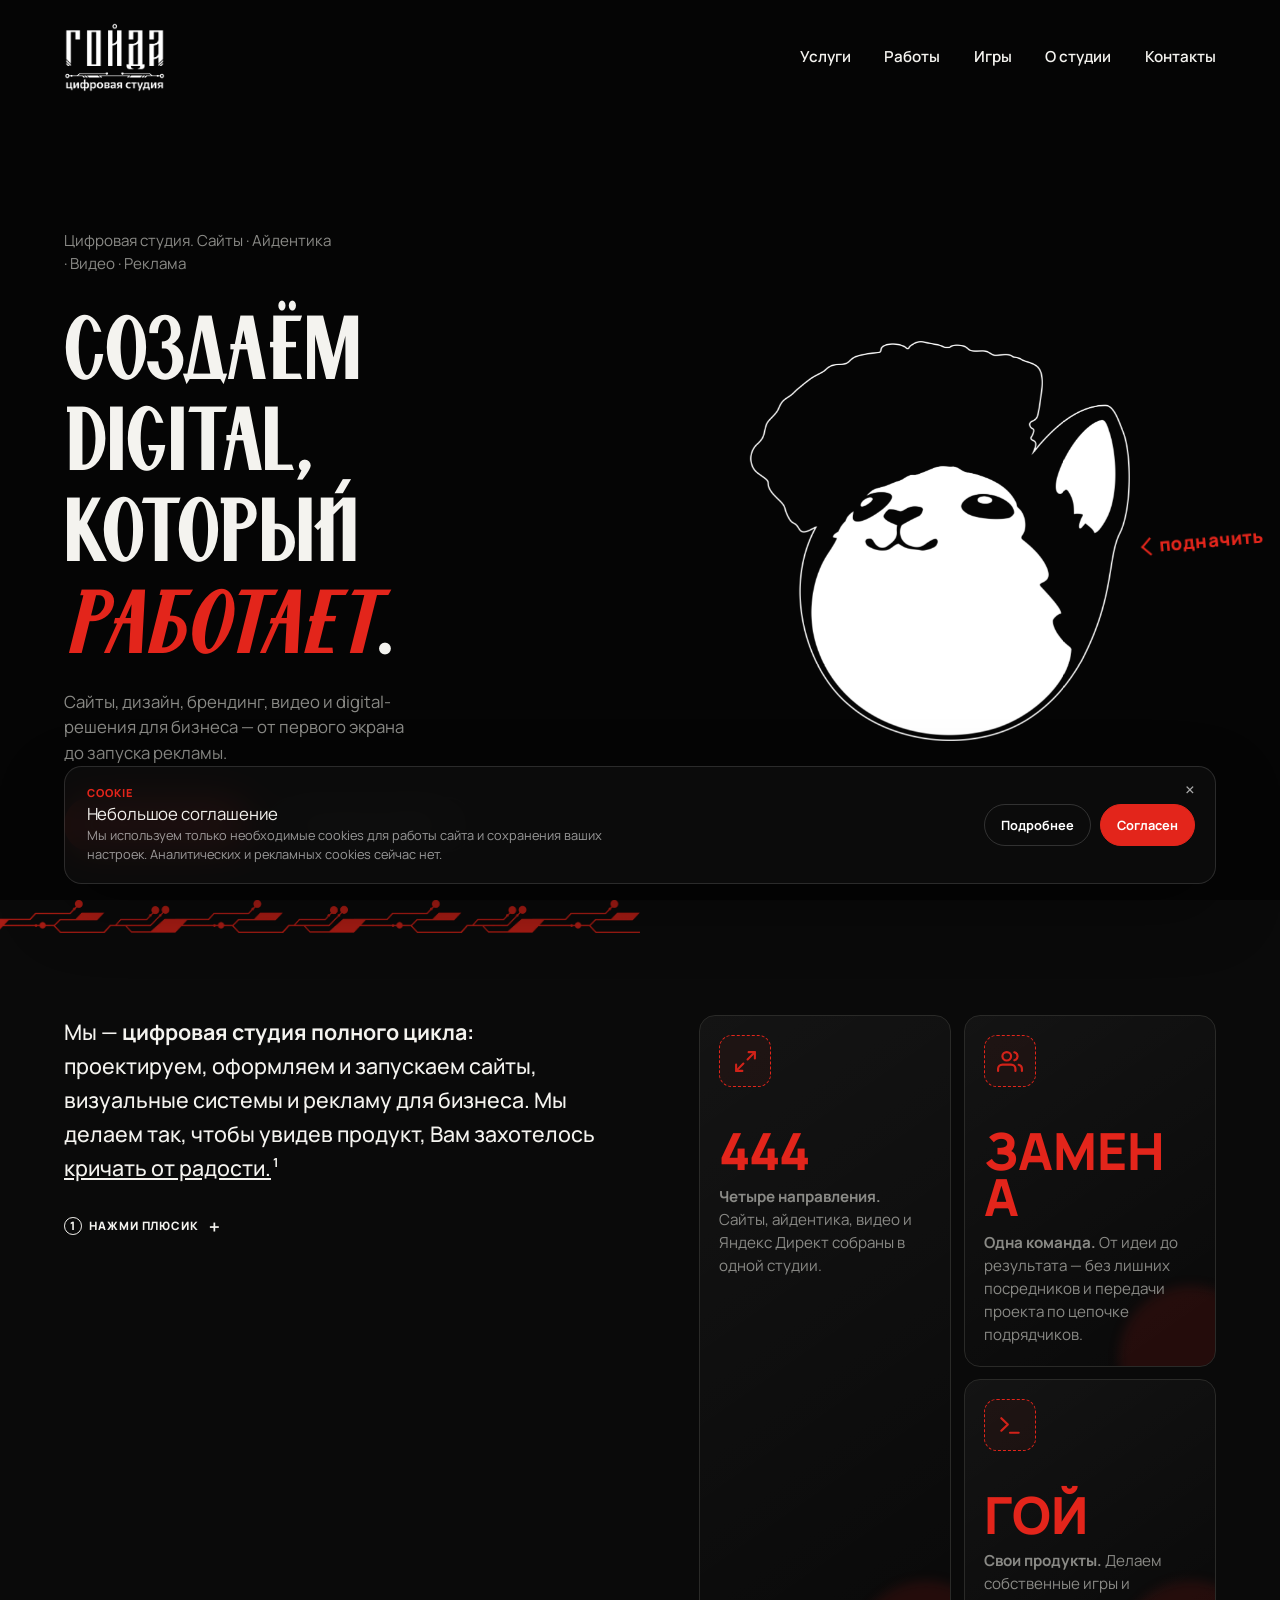
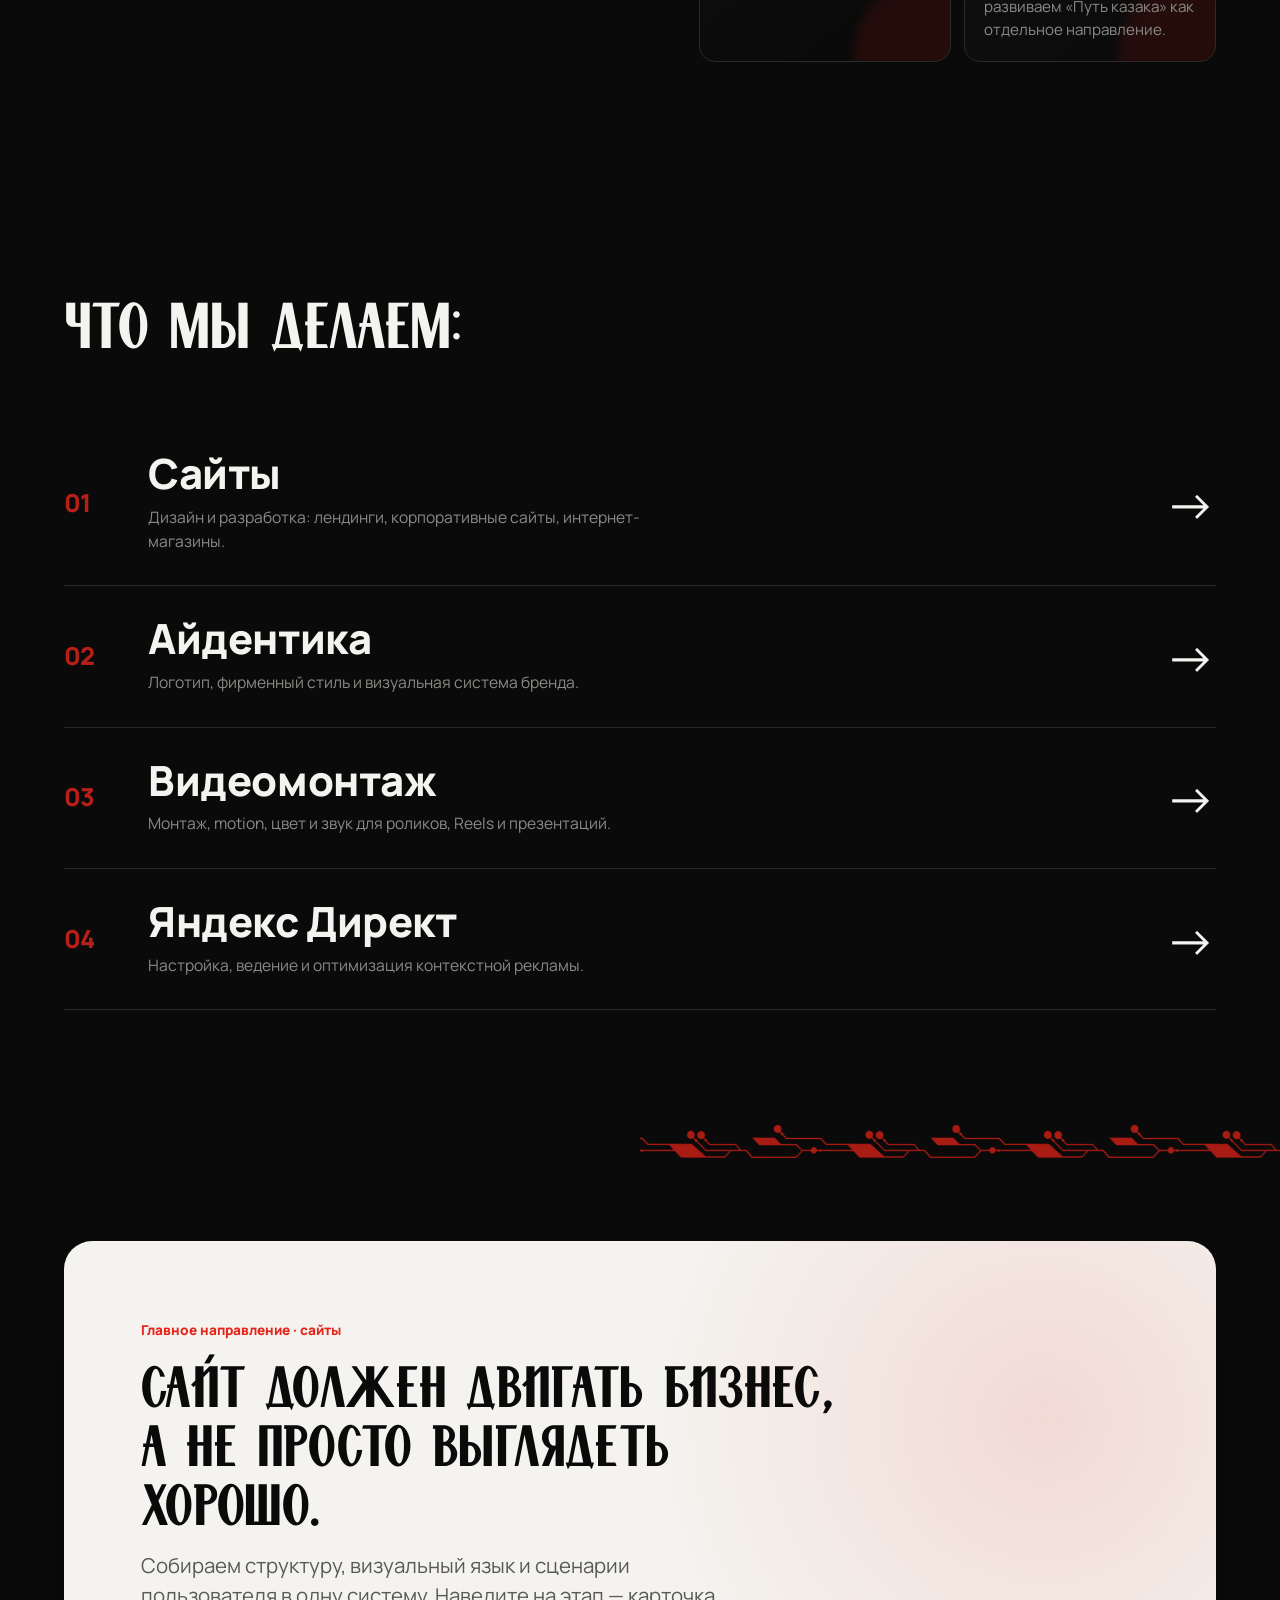
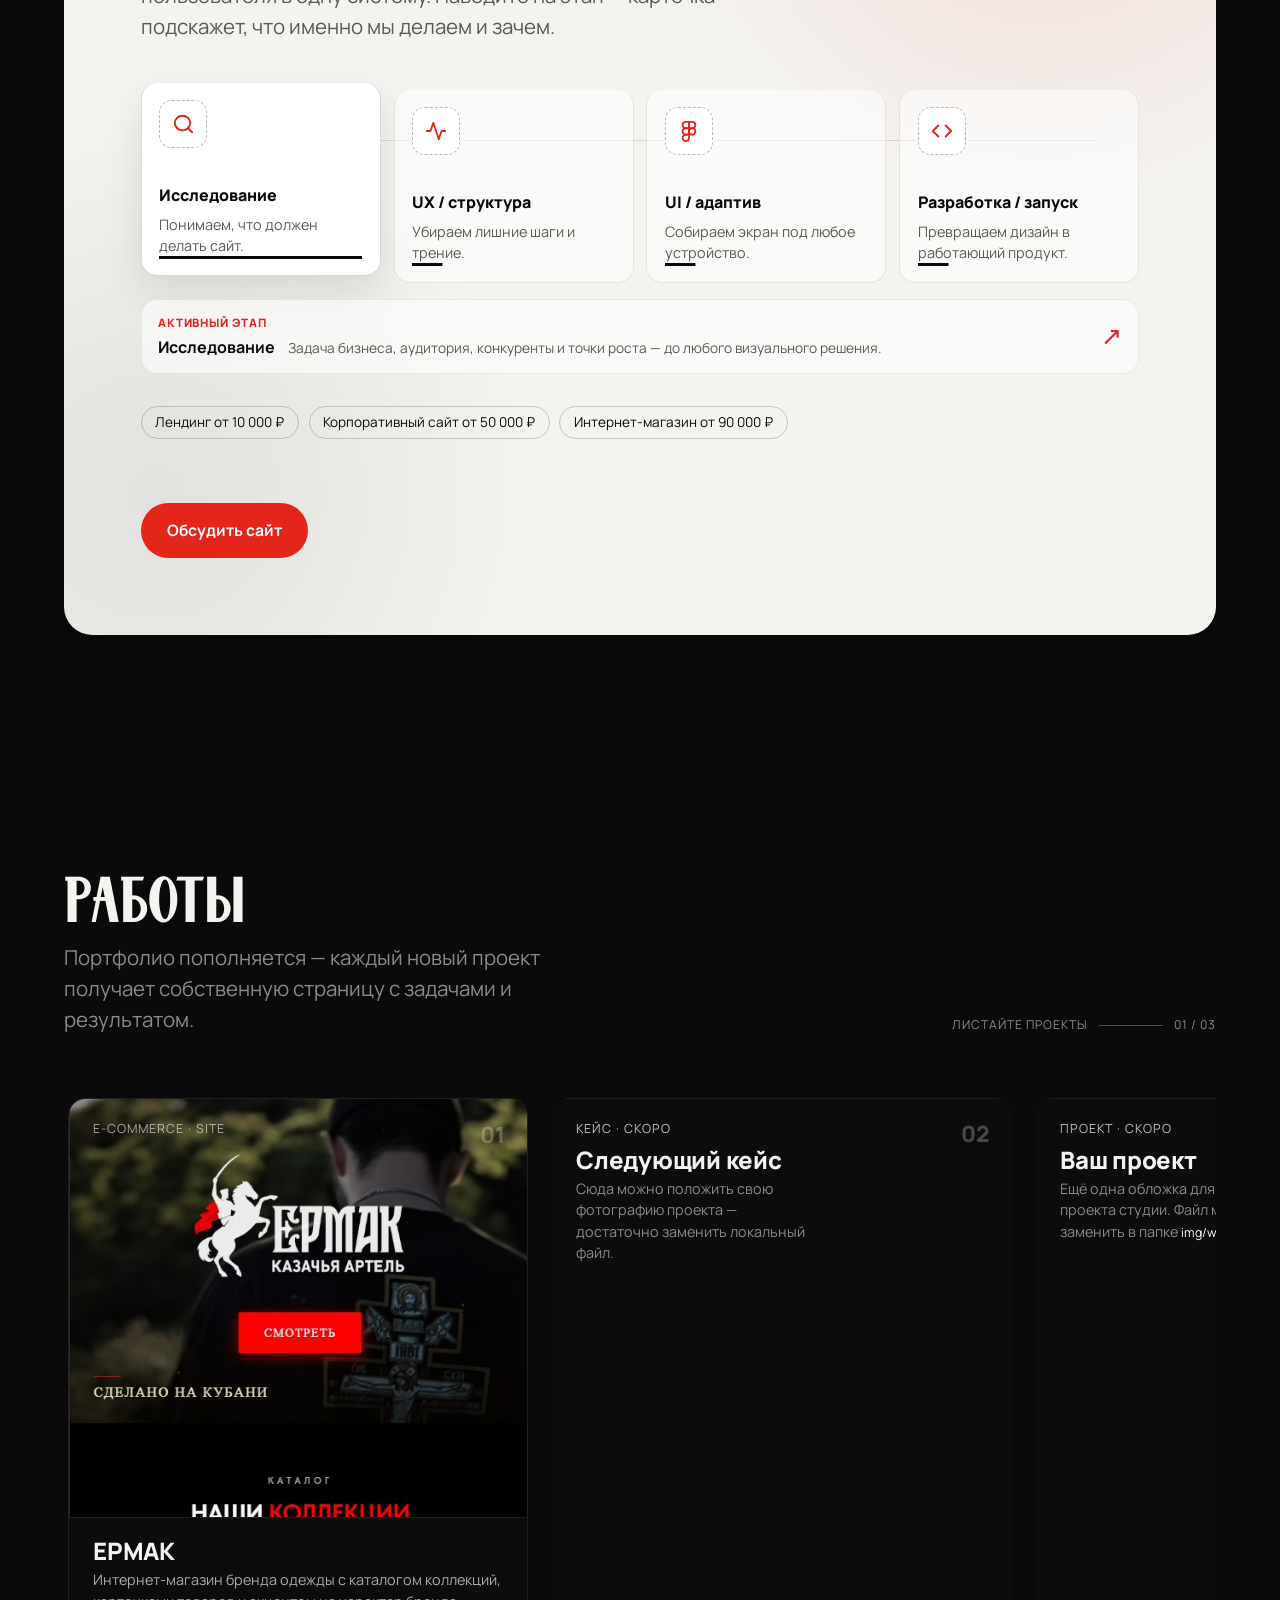
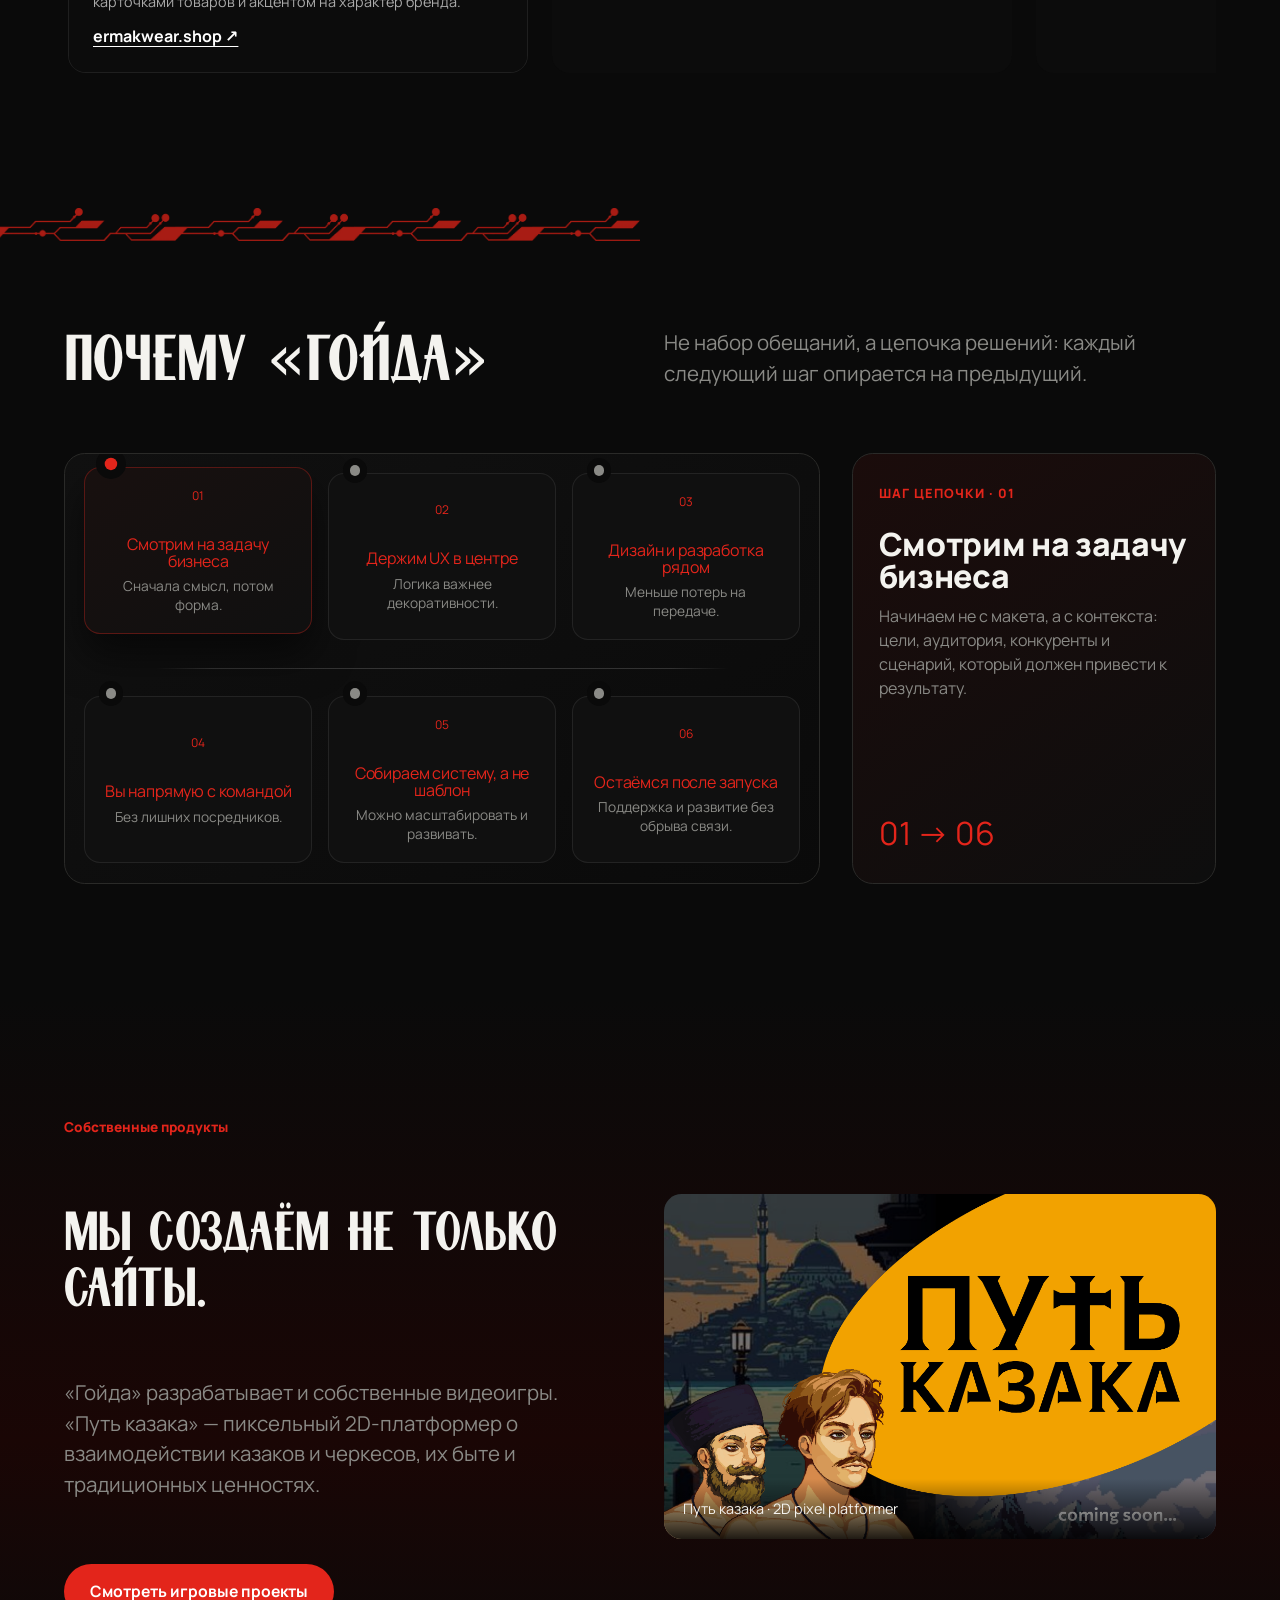
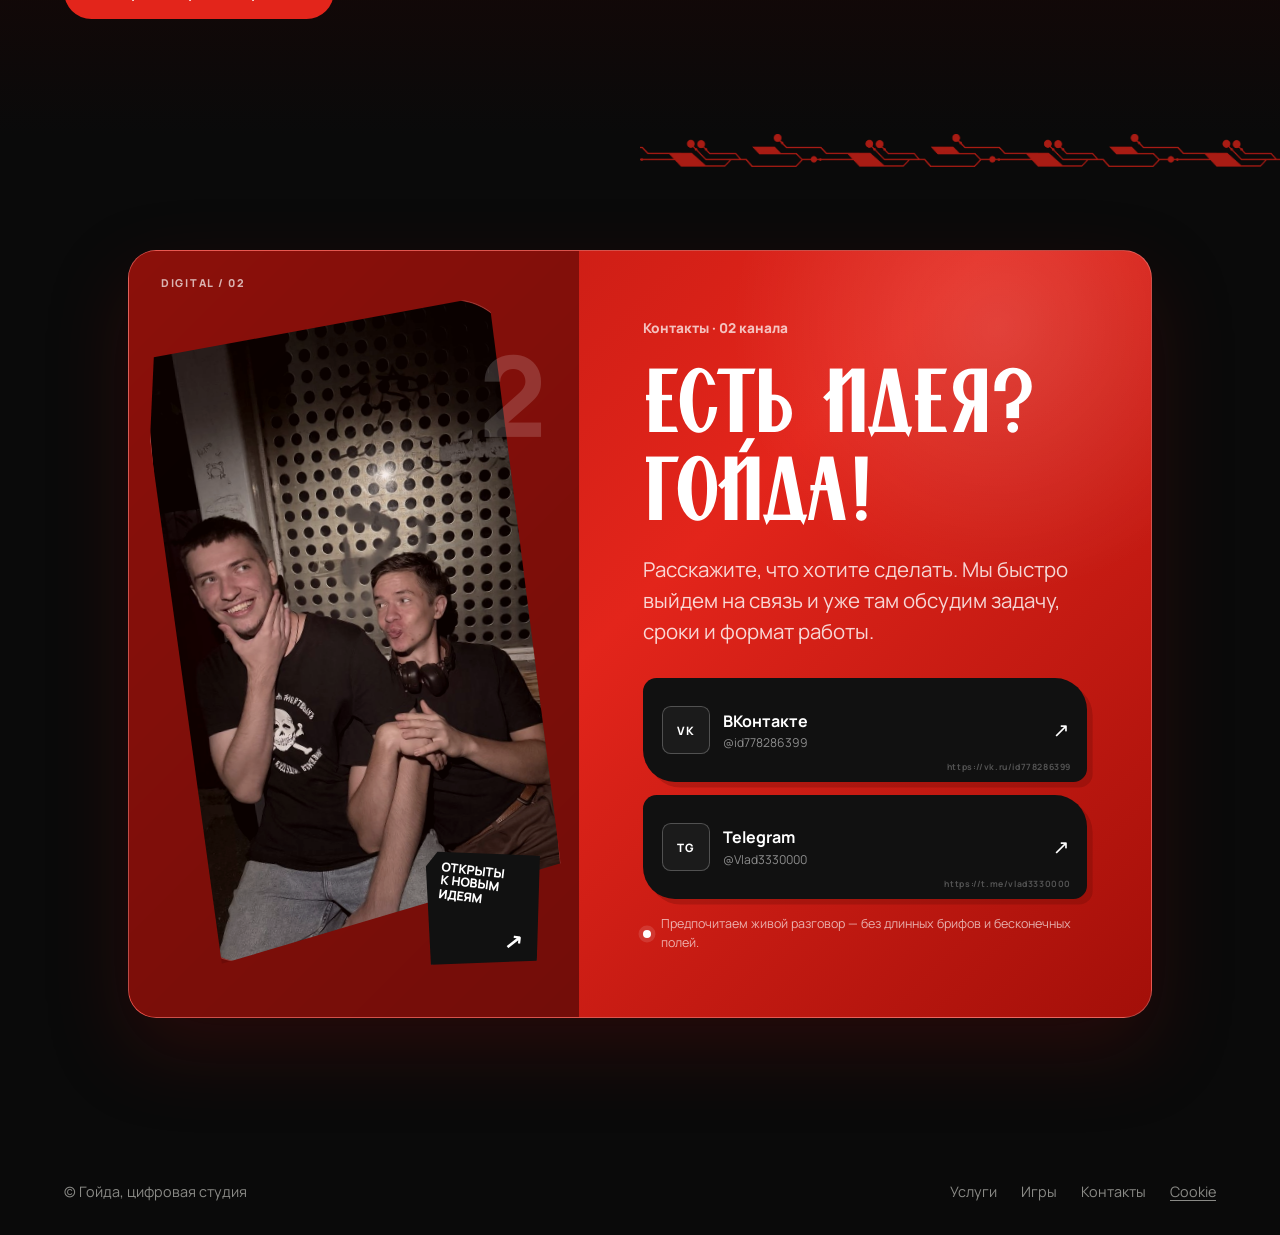
==== commit 852bd561: "Обноva v2" ====
--- a/index.html
+++ b/index.html
@@ -15,7 +15,7 @@
 
 <body>
 
-  <div class="hero-video-bg" aria-hidden="true"><video autoplay muted loop playsinline preload="auto">
+  <div class="hero-video-bg" aria-hidden="true"><video autoplay muted loop playsinline preload="metadata">
       <source src="video/hero.mp4" type="video/mp4">
     </video></div>
 
@@ -44,8 +44,8 @@
       <!-- правая колонка – большой кот -->
       <div class="hero-right">
         <div class="mascot" title="Гойда-кот">
-          <img src="img/kot3.png" alt="" class="mascot-closed">
-          <img src="img/kot4.png" alt="" class="mascot-open">
+          <img src="img/kot3.png" alt="" class="mascot-closed" decoding="async">
+          <img src="img/kot4.png" alt="" class="mascot-open" decoding="async">
           <span class="mascot-label">подначить</span>
         </div>
       </div>
@@ -55,8 +55,8 @@
   <!-- ABOUT -->
   <section id="about" class="wrap">
     <div class="about-grid">
-      <div class="lede reveal">
-        <p>Мы — цифровая студия полного цикла: проектируем, оформляем и запускаем сайты, визуальные системы и рекламу для бизнеса. Мы делаем так, чтобы увидев продукт, Вам захотелось <u>кричать от радости.</u><sup class="footnote-ref">1</sup></p>
+      <div class="lede reveal home-about-copy">
+        <p>Мы — <b>цифровая студия полного цикла:</b> проектируем, оформляем и запускаем сайты, визуальные системы и рекламу для бизнеса. Мы делаем так, чтобы увидев продукт, Вам захотелось <u>кричать от радости.</u><sup class="footnote-ref">1</sup></p>
         <details class="book-footnote" id="footnote-goida">
           <summary><span>1</span> Нажми плюсик</summary>
           <p>Го́йда (др. рус. междометие) — восклицание радости, искреннего одобрения.</p>
@@ -64,19 +64,19 @@
       </div>
       <div class="about-facts reveal">
         <article class="about-fact">
-          <div class="icon-slot" aria-hidden="true"><img src="img/icons/about-web.svg" alt=""></div>
+          <div class="icon-slot" aria-hidden="true"><img src="img/icons/about-web.svg" alt="" decoding="async"></div>
           <b>444</b>
           <span><strong>Четыре направления.</strong> Сайты, айдентика, видео и Яндекс Директ собраны в одной
             студии.</span>
         </article>
         <article class="about-fact">
-          <div class="icon-slot" aria-hidden="true"><img src="img/icons/about-team.svg" alt=""></div>
+          <div class="icon-slot" aria-hidden="true"><img src="img/icons/about-team.svg" alt="" decoding="async"></div>
           <b>ЗАМЕНА</b>
           <span><strong>Одна команда.</strong> От идеи до результата — без лишних посредников и передачи проекта по
             цепочке подрядчиков.</span>
         </article>
         <article class="about-fact">
-          <div class="icon-slot" aria-hidden="true"><img src="img/icons/about-games.svg" alt=""></div>
+          <div class="icon-slot" aria-hidden="true"><img src="img/icons/about-games.svg" alt="" decoding="async"></div>
           <b>ГОЙ</b>
           <span><strong>Свои продукты.</strong> Делаем собственные игры и развиваем «Путь казака» как отдельное
             направление.</span>
@@ -136,25 +136,25 @@
         <div class="focus-step interactive is-active" tabindex="0" data-focus-title="Исследование"
           data-focus-copy="Задача бизнеса, аудитория, конкуренты и точки роста — до любого визуального решения."
           data-icon="img/icons/web-research.svg">
-          <div class="step-icon"><img src="img/icons/web-research.svg" alt=""></div>
+          <div class="step-icon"><img src="img/icons/web-research.svg" alt="" decoding="async"></div>
           <b>Исследование</b><span>Понимаем, что должен делать сайт.</span>
         </div>
         <div class="focus-step interactive" tabindex="0" data-focus-title="UX / структура"
           data-focus-copy="Выстраиваем понятный путь пользователя: от первого экрана до действия, которое важно бизнесу."
           data-icon="img/icons/web-ux.svg">
-          <div class="step-icon"><img src="img/icons/web-ux.svg" alt=""></div>
+          <div class="step-icon"><img src="img/icons/web-ux.svg" alt="" decoding="async"></div>
           <b>UX / структура</b><span>Убираем лишние шаги и трение.</span>
         </div>
         <div class="focus-step interactive" tabindex="0" data-focus-title="UI / адаптив"
           data-focus-copy="Делаем визуальную систему, которая одинаково уверенно работает на широком экране, планшете и телефоне."
           data-icon="img/icons/web-ui.svg">
-          <div class="step-icon"><img src="img/icons/web-ui.svg" alt=""></div>
+          <div class="step-icon"><img src="img/icons/web-ui.svg" alt="" decoding="async"></div>
           <b>UI / адаптив</b><span>Собираем экран под любое устройство.</span>
         </div>
         <div class="focus-step interactive" tabindex="0" data-focus-title="Разработка / запуск"
           data-focus-copy="Вёрстаем, подключаем анимации, тестируем ключевые сценарии и выводим проект в работу."
           data-icon="img/icons/web-code.svg">
-          <div class="step-icon"><img src="img/icons/web-code.svg" alt=""></div>
+          <div class="step-icon"><img src="img/icons/web-code.svg" alt="" decoding="async"></div>
           <b>Разработка / запуск</b><span>Превращаем дизайн в работающий продукт.</span>
         </div>
       </div>
@@ -185,7 +185,7 @@
     </div>
     <div class="works-scroller" tabindex="0" aria-label="Портфолио. Прокрутите вправо, чтобы посмотреть остальные проекты.">
       <a class="work-card ermak-card reveal" href="https://ermakwear.shop" target="_blank" rel="noopener noreferrer">
-        <img class="work-photo" src="img/works/ermak.jpg" alt="ЕРМАК — визуал интернет-магазина" loading="lazy">
+        <img class="work-photo" src="img/works/ermak.jpg" alt="ЕРМАК — визуал интернет-магазина" loading="lazy" decoding="async">
         <span class="case-mark">E-commerce · site</span>
         <span class="num">01</span>
         <div class="work-card-copy">
@@ -195,7 +195,7 @@
         </div>
       </a>
       <article class="work-card placeholder reveal">
-        <img class="work-photo" src="img/works/project-02.jpg" alt="Фото второго проекта" loading="lazy">
+        <img class="work-photo" src="img/works/project-02.jpg" alt="Фото второго проекта" loading="lazy" decoding="async">
         <span class="num">02</span>
         <div class="work-card-copy">
           <span class="case-mark">Кейс · скоро</span>
@@ -204,7 +204,7 @@
         </div>
       </article>
       <article class="work-card placeholder reveal">
-        <img class="work-photo" src="img/works/project-03.jpg" alt="Фото третьего проекта" loading="lazy">
+        <img class="work-photo" src="img/works/project-03.jpg" alt="Фото третьего проекта" loading="lazy" decoding="async">
         <span class="num">03</span>
         <div class="work-card-copy">
           <span class="case-mark">Проект · скоро</span>
@@ -287,7 +287,7 @@
           <a href="games.html" class="btn btn-primary mt-lg">Смотреть игровые проекты</a>
         </div>
         <a href="games/the-way-of-the-cossack.html" class="game-frame reveal">
-          <img src="img/cossackway.png" alt="Путь казака — пиксельный платформер, атмосферный скриншот" loading="lazy">
+          <img src="img/cossackway.png" alt="Путь казака — пиксельный платформер, атмосферный скриншот" loading="lazy" decoding="async">
           <span class="cap">Путь казака · 2D pixel platformer</span>
         </a>
       </div>
@@ -299,7 +299,7 @@
     <div class="contact-card">
       <div class="contact-visual">
         <div class="contact-visual-label">digital / 02</div>
-        <img src="img/contact.jpg" alt="Фото студии Гойда" class="contact-photo" loading="lazy">
+        <img src="img/contact.jpg" alt="Фото студии Гойда" class="contact-photo" loading="lazy" decoding="async">
         <div class="contact-photo-index">2</div>
         <div class="contact-sticker">
           <span>Открыты<br>к новым<br>идеям</span>
@@ -309,7 +309,7 @@
 
       <div class="contact-copy">
         <span class="eyebrow-num">Контакты · 02 канала</span>
-        <h2>Есть идея?<br><em>Го́йда.</em></h2>
+        <h2>Есть идея?<br><em>Гойда!</em></h2>
         <p class="lede">Расскажите, что хотите сделать. Мы быстро выйдем на связь и уже там обсудим задачу, сроки и формат работы.</p>
 
         <div class="contact-links" aria-label="Способы связи">
--- a/style.css
+++ b/style.css
@@ -9,7 +9,6 @@
   font-family: "ST-Cyberillic";
   src: url("fonts/ST-Cyberillic.otf") format("opentype");
   font-style: normal;
-  font-weight: 400;
   font-display: swap;
 }
 
@@ -108,7 +107,7 @@
 h3,
 h4 {
   font-family: var(--text);
-  font-weight: 800;
+  font-weight: normal;
   line-height: 1.02;
   letter-spacing: -0.01em;
   margin: 0;
@@ -334,6 +333,48 @@
   }
 }
 
+/* ---------- ornamental section dividers ---------- */
+section {
+  position: relative;
+}
+
+section + section::before,
+section + section::after,
+footer::before,
+footer::after {
+  content: "";
+  position: absolute;
+  z-index: 0;
+  height: clamp(2.35rem, 3.8vw, 3.8rem);
+  width: 52%;
+  max-width: 52%;
+  background-image: url("img/ornament.png");
+  background-repeat: no-repeat;
+  background-size: 100% 100%;
+  background-position: center;
+  pointer-events: none;
+}
+
+section + section::before,
+footer::before {
+  left: 0;
+  top: 0;
+}
+
+section + section::after,
+footer::after {
+  right: 0;
+  top: 1rem;
+  transform: scaleX(-1);
+  transform-origin: center;
+}
+
+section + section > *,
+footer > * {
+  position: relative;
+  z-index: 1;
+}
+
 /* ---------- hero ---------- */
 /* hero – теперь сетка */
 .hero {
@@ -343,7 +384,6 @@
   justify-content: flex-end;
   padding-top: 8rem;
   padding-bottom: 3rem;
-  border-bottom: 1px solid var(--grey-line);
   position: relative;
 }
 
@@ -378,7 +418,7 @@
 }
 
 .hero h1 {
-  font-size: clamp(2.6rem, 8vw, 6.6rem);
+  font-size: clamp(2.6rem, 7vw, 9rem);
   max-width: 15ch;
   margin: 0;
 }
@@ -492,13 +532,35 @@
 }
 .about-grid p.lede {
   max-width: none;
-  font-size: clamp(1.3rem, 2.6vw, 1.9rem);
+  font-size: clamp(2.3rem, 2.6vw, 2.9rem);
   color: var(--paper);
   font-family: var(--display);
   font-weight: 700;
   line-height: 1.25;
 }
 body.theme-light .about-grid p.lede {
+  color: var(--black);
+}
+
+.home-about-copy p.lede {
+  font-family: var(--text);
+  font-weight: 500;
+  font-size: clamp(1.08rem, 1.75vw, 1.34rem);
+  line-height: 1.58;
+  color: var(--paper);
+}
+body.theme-light .home-about-copy p.lede {
+  color: var(--black);
+}
+
+.game-page .about-grid .game-about-description {
+  font-family: var(--text);
+  font-weight: 400;
+  font-size: 1.5rem;
+  line-height: 1.65;
+  color: var(--paper);
+}
+body.theme-light .game-page .game-about-description {
   color: var(--black);
 }
 .about-facts {
@@ -525,10 +587,7 @@
 
 /* services */
 .services {
-  border-top: 1px solid var(--grey-line);
-}
-body.theme-light .services {
-  border-color: var(--grey-line-light);
+  position: relative;
 }
 .service-row {
   display: grid;
@@ -788,8 +847,6 @@
 /* games teaser */
 .games-teaser {
   background: linear-gradient(180deg, var(--black), #1a0605 60%, var(--black));
-  border-top: 1px solid var(--grey-line);
-  border-bottom: 1px solid var(--grey-line);
   position: relative;
   overflow: hidden;
 }
@@ -909,6 +966,7 @@
 
 /* footer */
 footer {
+  position: relative;
   padding: 3rem var(--edge) 2rem;
   display: flex;
   justify-content: space-between;
@@ -917,10 +975,6 @@
   gap: 1.5rem;
   color: var(--grey);
   font-size: 0.9rem;
-  border-top: 1px solid var(--grey-line);
-}
-body.theme-light footer {
-  border-color: var(--grey-line-light);
 }
 footer .foot-links {
   display: flex;
@@ -944,10 +998,6 @@
 .page-hero {
   padding-top: 9rem;
   padding-bottom: 3rem;
-  border-bottom: 1px solid var(--grey-line);
-}
-body.theme-light .page-hero {
-  border-color: var(--grey-line-light);
 }
 .page-hero .eyebrow-num {
   display: block;
@@ -1784,7 +1834,7 @@
     grid-template-columns: 1fr;
   }
   .about-facts {
-    grid-template-columns: repeat(3, minmax(0, 1fr));
+    grid-template-columns: repeat(2, minmax(0, 1fr));
   }
   .about-fact:nth-child(1) {
     grid-row: auto;
@@ -2270,8 +2320,8 @@
   margin-top: 1rem;
   font-family: var(--display);
   font-size: clamp(3.4rem, 7vw, 7rem);
-  line-height: .84;
-  max-width: 7ch;
+  line-height: .99;
+  max-width: 14ch;
 }
 .contact-copy h2 em {
   color: var(--red);
@@ -2439,6 +2489,33 @@
   .cookie-banner-actions { justify-content: flex-start; }
 }
 
+
+@media (min-width: 761px) and (max-width: 1100px) {
+  .wrap {
+    padding-left: var(--edge);
+    padding-right: var(--edge);
+  }
+  .section-head {
+    align-items: flex-start;
+  }
+  .hero-left {
+    min-width: 0;
+  }
+  .hero-sub p,
+  .about-grid p.lede,
+  .game-about-description {
+    max-width: 58ch;
+  }
+  .focus {
+    margin-left: var(--edge);
+    margin-right: var(--edge);
+    width: calc(100% - var(--edge) * 2);
+  }
+  .work-card {
+    min-width: min(44vw, 520px);
+  }
+}
+
 @media (max-width: 760px) {
   .wrap { padding-left: var(--edge); padding-right: var(--edge); }
   .section-head { margin-bottom: 2rem; }
@@ -2540,14 +2617,15 @@
   text-transform: lowercase;
 }
 
-/* The business statement is deliberately Manrope, not Cyberillic. */
+/* Business statement follows the same display-heading treatment as the site's main headings. */
 .focus .focus-business-title {
-  font-family: var(--text);
-  font-weight: 800;
-  letter-spacing: -0.035em;
-  text-transform: none;
-  max-width: 17ch;
-}
+  font-family: var(--display);
+  font-weight: normal;
+  letter-spacing: -0.01em;
+  max-width: 25ch;
+  margin-top: 1rem;
+}
+
 
 /* Book-like interactive footnote. */
 .footnote-ref {
@@ -2579,7 +2657,7 @@
   width: fit-content;
   max-width: 34rem;
   color: var(--grey);
-  font-size: .78rem;
+  font-size: 1.5rem;
 }
 .book-footnote summary {
   display: inline-flex;
@@ -2750,3 +2828,302 @@
   .contact-sticker { right: 4%; bottom: 4%; width: 5.4rem; }
   .contact-link { padding-right: .8rem; }
 }
+
+/* --- Final correction: home intro text + non-stretched ornamental dividers --- */
+.home-about-copy {
+  color: var(--paper);
+}
+.home-about-copy > p {
+  max-width: none;
+  font-family: var(--text);
+  font-weight: 500;
+  font-size: clamp(1.08rem, 1.75vw, 1.34rem);
+  line-height: 1.58;
+  color: var(--paper);
+}
+body.theme-light .home-about-copy,
+body.theme-light .home-about-copy > p {
+  color: var(--black);
+}
+
+section + section::before,
+section + section::after,
+footer::before,
+footer::after {
+  width: 39%;
+  max-width: none;
+  height: clamp(1.55rem, 2.5vw, 2.35rem);
+  background-repeat: no-repeat;
+  background-size: auto 100%;
+  background-color: transparent;
+}
+
+section + section::before,
+footer::before {
+  left: 0;
+  top: 0;
+  background-position: right center;
+}
+
+section + section::after,
+footer::after {
+  right: 0;
+  top: 0.7rem;
+  background-position: left center;
+  transform: scaleX(-1);
+  transform-origin: center;
+}
+
+@media (max-width: 760px) {
+  section + section::before,
+  section + section::after,
+  footer::before,
+  footer::after {
+    width: 34%;
+    height: 1.35rem;
+  }
+  section + section::after,
+  footer::after {
+    top: 0.5rem;
+  }
+}
+
+@media (max-width: 420px) {
+  section + section::before,
+  section + section::after,
+  footer::before,
+  footer::after {
+    width: 31%;
+    height: 1.15rem;
+  }
+  section + section::after,
+  footer::after {
+    top: 0.42rem;
+  }
+}
+
+/* --- Alternating single-sided ornamental dividers --- */
+body > section + section::before,
+body > section + section::after,
+body > footer::before,
+body > footer::after {
+  content: none;
+}
+
+body > section + section::before,
+body > section + section::after,
+body > footer::before,
+body > footer::after {
+  position: absolute;
+  z-index: 0;
+  top: 0;
+  height: clamp(1.75rem, 2.8vw, 2.7rem);
+  width: 50%;
+  max-width: 50%;
+  background-image: url("img/ornament.png");
+  background-repeat: no-repeat;
+  background-color: transparent;
+  background-size: auto 100%;
+  pointer-events: none;
+  transform: none;
+}
+
+/* One side per divider; the ornament always reaches the page centre.
+   Keep its natural proportions instead of stretching it to the container. */
+body > section:nth-of-type(2n)::before,
+body > footer::after {
+  content: "";
+  left: 0;
+  right: auto;
+  background-position: right center;
+}
+
+body > section:nth-of-type(2n+1)::after {
+  content: "";
+  left: auto;
+  right: 0;
+  background-position: left center;
+}
+
+body > section + section > *,
+body > footer > * {
+  position: relative;
+  z-index: 1;
+}
+
+@media (max-width: 760px) {
+  body > section + section::before,
+  body > section + section::after,
+  body > footer::before,
+  body > footer::after {
+    width: 50%;
+    max-width: 50%;
+    height: clamp(1.05rem, 4.5vw, 1.55rem);
+  }
+}
+
+@media (max-width: 420px) {
+  body > section + section::before,
+  body > section + section::after,
+  body > footer::before,
+  body > footer::after {
+    height: 1rem;
+  }
+}
+
+/* --- Final ornament pass: rarer, single-sided, mirrored on the right, no footer --- */
+/* Keep the footer completely clean. */
+footer::before,
+footer::after {
+  content: none !important;
+  display: none !important;
+}
+
+/* Clear all previous section divider pseudo-elements. */
+body > section::before,
+body > section::after {
+  content: none !important;
+  display: none !important;
+}
+
+/* Show the ornament only on every second section transition.
+   The visible side alternates: left -> right -> left -> right. */
+body > section:nth-of-type(even)::before {
+  content: "" !important;
+  display: block !important;
+  position: absolute;
+  z-index: 0;
+  top: 0;
+  left: 0;
+  width: 50%;
+  height: clamp(1.65rem, 2.55vw, 2.4rem);
+  max-width: 50%;
+  background-image: url("img/ornament.webp");
+  background-repeat: no-repeat;
+  background-position: right center;
+  background-size: auto 100%;
+  background-color: transparent;
+  pointer-events: none;
+}
+
+body > section:nth-of-type(4n)::before {
+  left: auto;
+  right: 0;
+  background-position: left center;
+  transform: scaleX(-1);
+  transform-origin: center;
+}
+
+body > section:nth-of-type(even) > * {
+  position: relative;
+  z-index: 1;
+}
+
+@media (max-width: 760px) {
+  body > section:nth-of-type(even)::before {
+    width: 50%;
+    max-width: 50%;
+    height: clamp(1.05rem, 4.2vw, 1.45rem);
+  }
+}
+
+@media (max-width: 420px) {
+  body > section:nth-of-type(even)::before {
+    height: 0.95rem;
+  }
+}
+
+/* ============================================================
+   РАЗДЕЛ «РАБОТЫ» — карточки проектов
+   Фото занимает всю верхнюю часть, текст — снизу на тёмной
+   подложке. Никаких пустых зон: высота блока с текстом
+   подстраивается под содержимое.
+   ============================================================ */
+
+/* Карточка: вертикальный flex, фото сверху, текст снизу */
+.works-section .work-card,
+.works-section .work-card.placeholder {
+  display: flex;
+  flex-direction: column;
+  justify-content: flex-start;
+  align-items: stretch;
+  text-align: left;
+  padding: 0;
+  background: #0c0c0c;
+  overflow: hidden;
+  color: inherit;
+}
+
+/* Фото — растягивается на всё свободное место сверху */
+.works-section .work-card .work-photo {
+  position: relative !important;
+  inset: auto !important;
+  width: 100%;
+  height: auto;
+  flex: 1 1 auto;
+  min-height: 0;
+  object-fit: cover;
+  object-position: center;
+  z-index: 0;
+  opacity: 1;
+  transform: none;
+}
+
+/* Убираем глобальный градиент по всей карточке — он больше не нужен */
+.works-section .work-card::after {
+  display: none;
+}
+
+/* Метка (E-commerce · site) — поверх фото, в левом верхнем углу */
+.works-section .work-card > .case-mark {
+  position: absolute;
+  top: 1.3rem;
+  left: 1.5rem;
+  margin: 0;
+  z-index: 3;
+}
+
+/* Номер (01) — поверх фото, в правом верхнем углу */
+.works-section .work-card .num {
+  position: absolute;
+  top: 1.2rem;
+  right: 1.4rem;
+  z-index: 3;
+}
+
+/* Текстовый блок — прижат к низу, высота по содержимому */
+.works-section .work-card-copy {
+  position: relative;
+  z-index: 2;
+  flex: 0 0 auto;
+  padding: 1.3rem 1.5rem 1.5rem;
+  background: #0c0c0c;
+  border-top: 1px solid rgba(255, 255, 255, 0.08);
+  margin: 0;
+}
+
+/* Метка внутри текстового блока (у карточек-заглушек) */
+.works-section .work-card-copy .case-mark {
+  position: static;
+  display: block;
+  margin: 0 0 0.55rem;
+}
+
+.works-section .work-card-copy h3 {
+  margin: 0 0 0.35rem;
+}
+
+.works-section .work-card-copy p {
+  margin: 0;
+}
+
+.works-section .work-card-copy .case-link {
+  display: inline-block;
+  margin-top: 0.75rem;
+}
+
+/* Убираем декоративную надпись «ЕРМАК» */
+.ermak-card::before {
+  content: none !important;
+  display: none !important;
+}
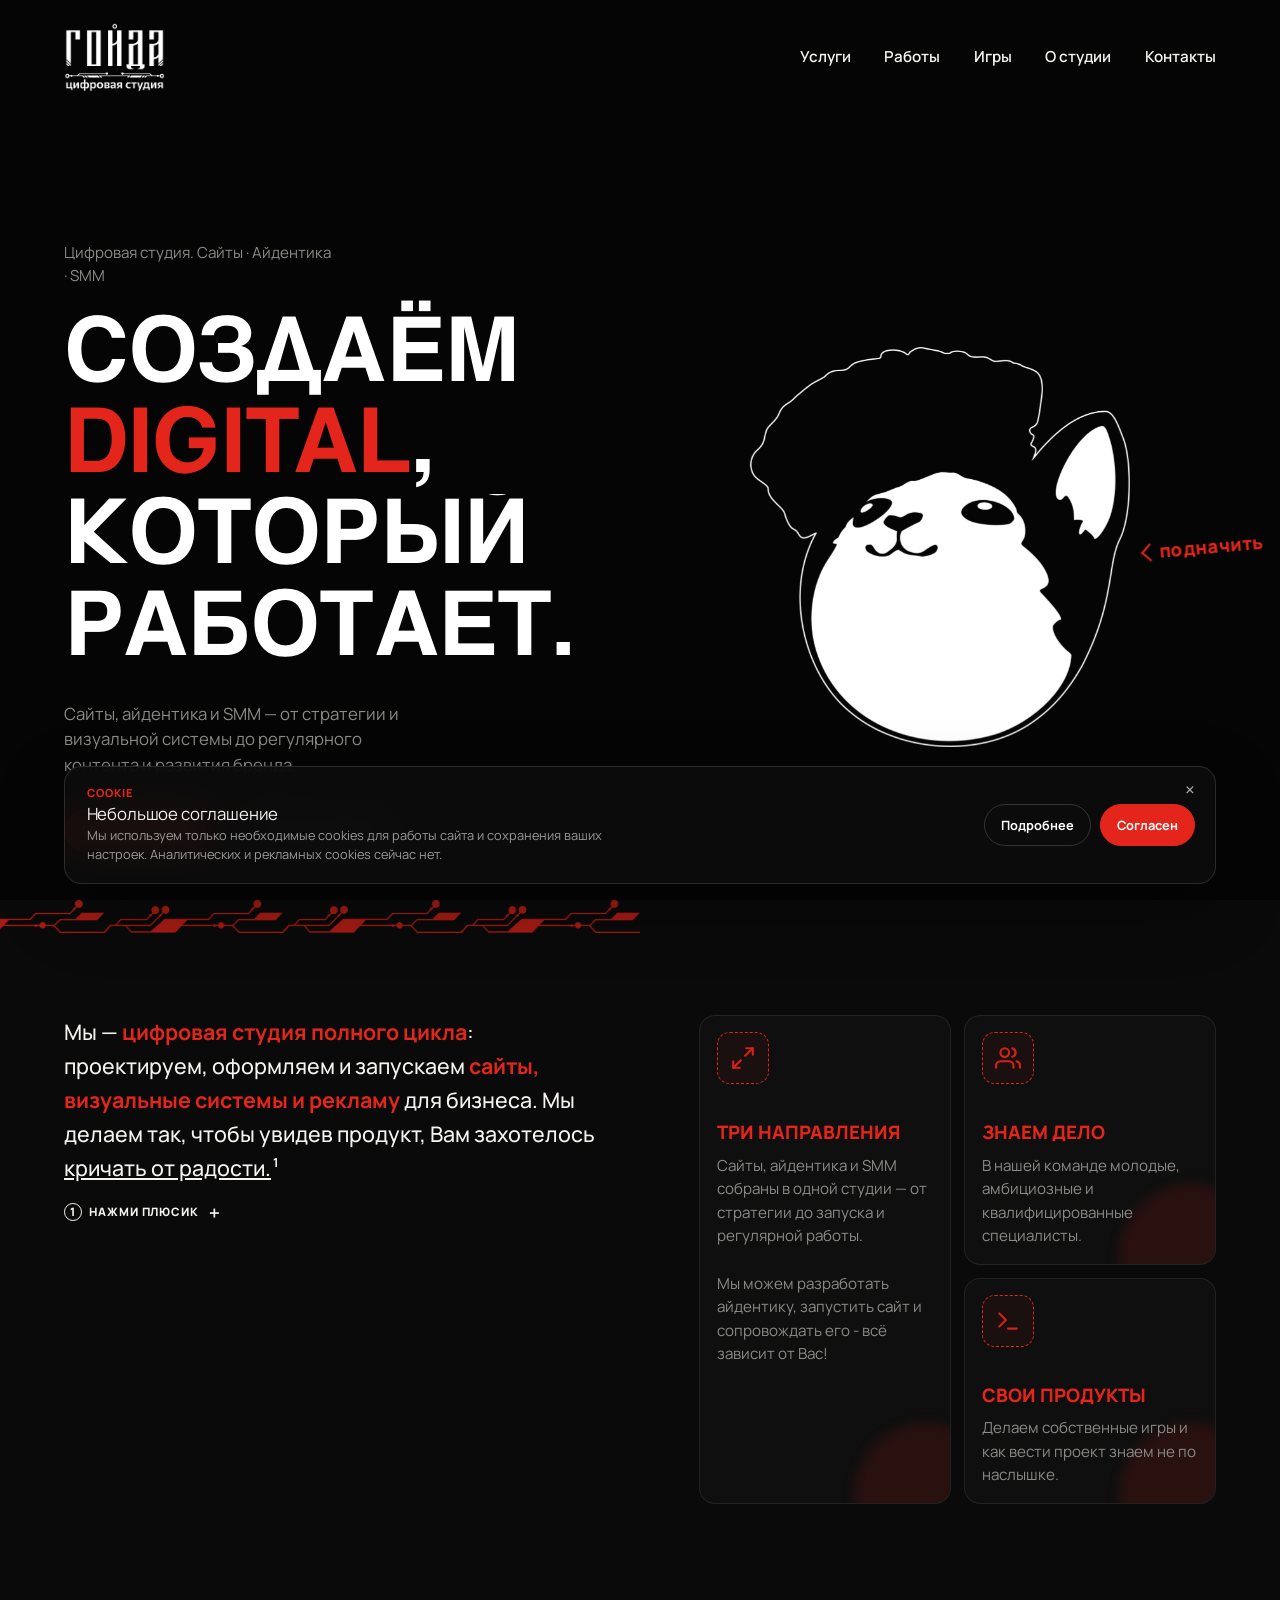
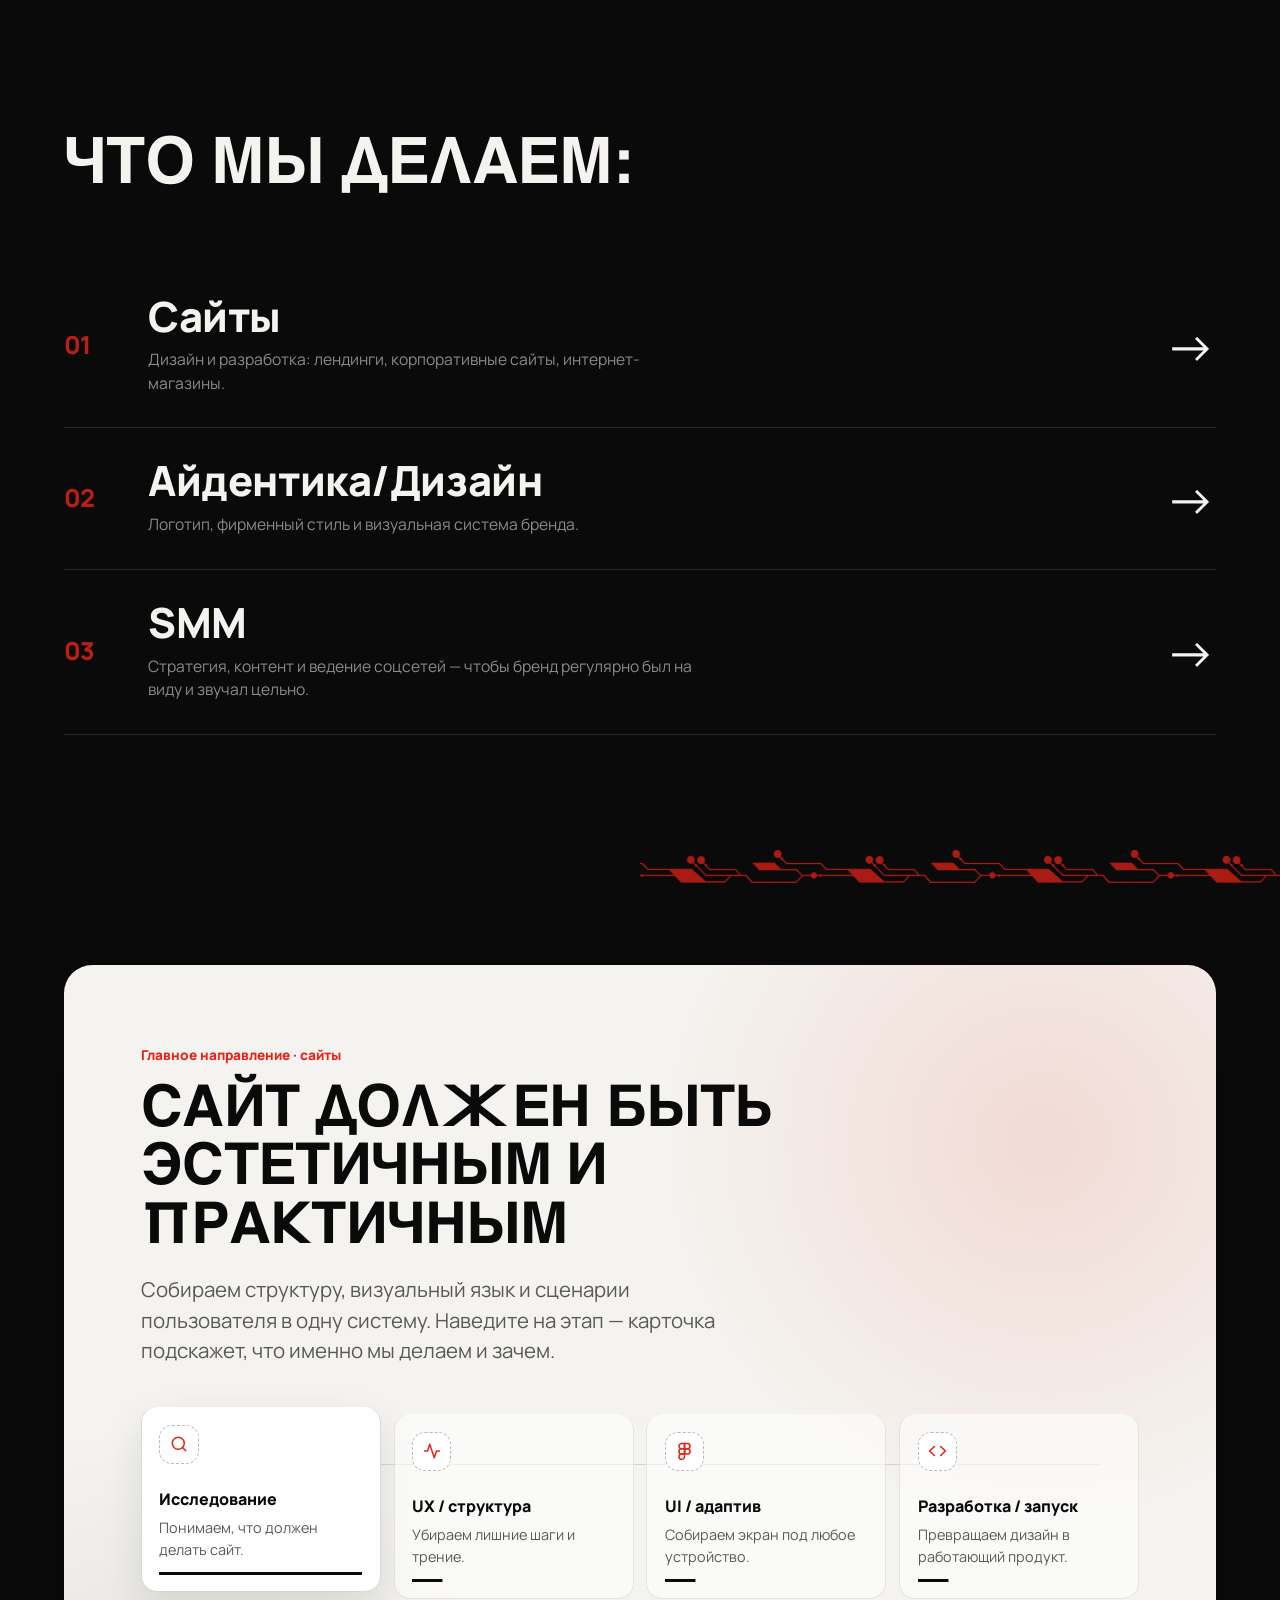
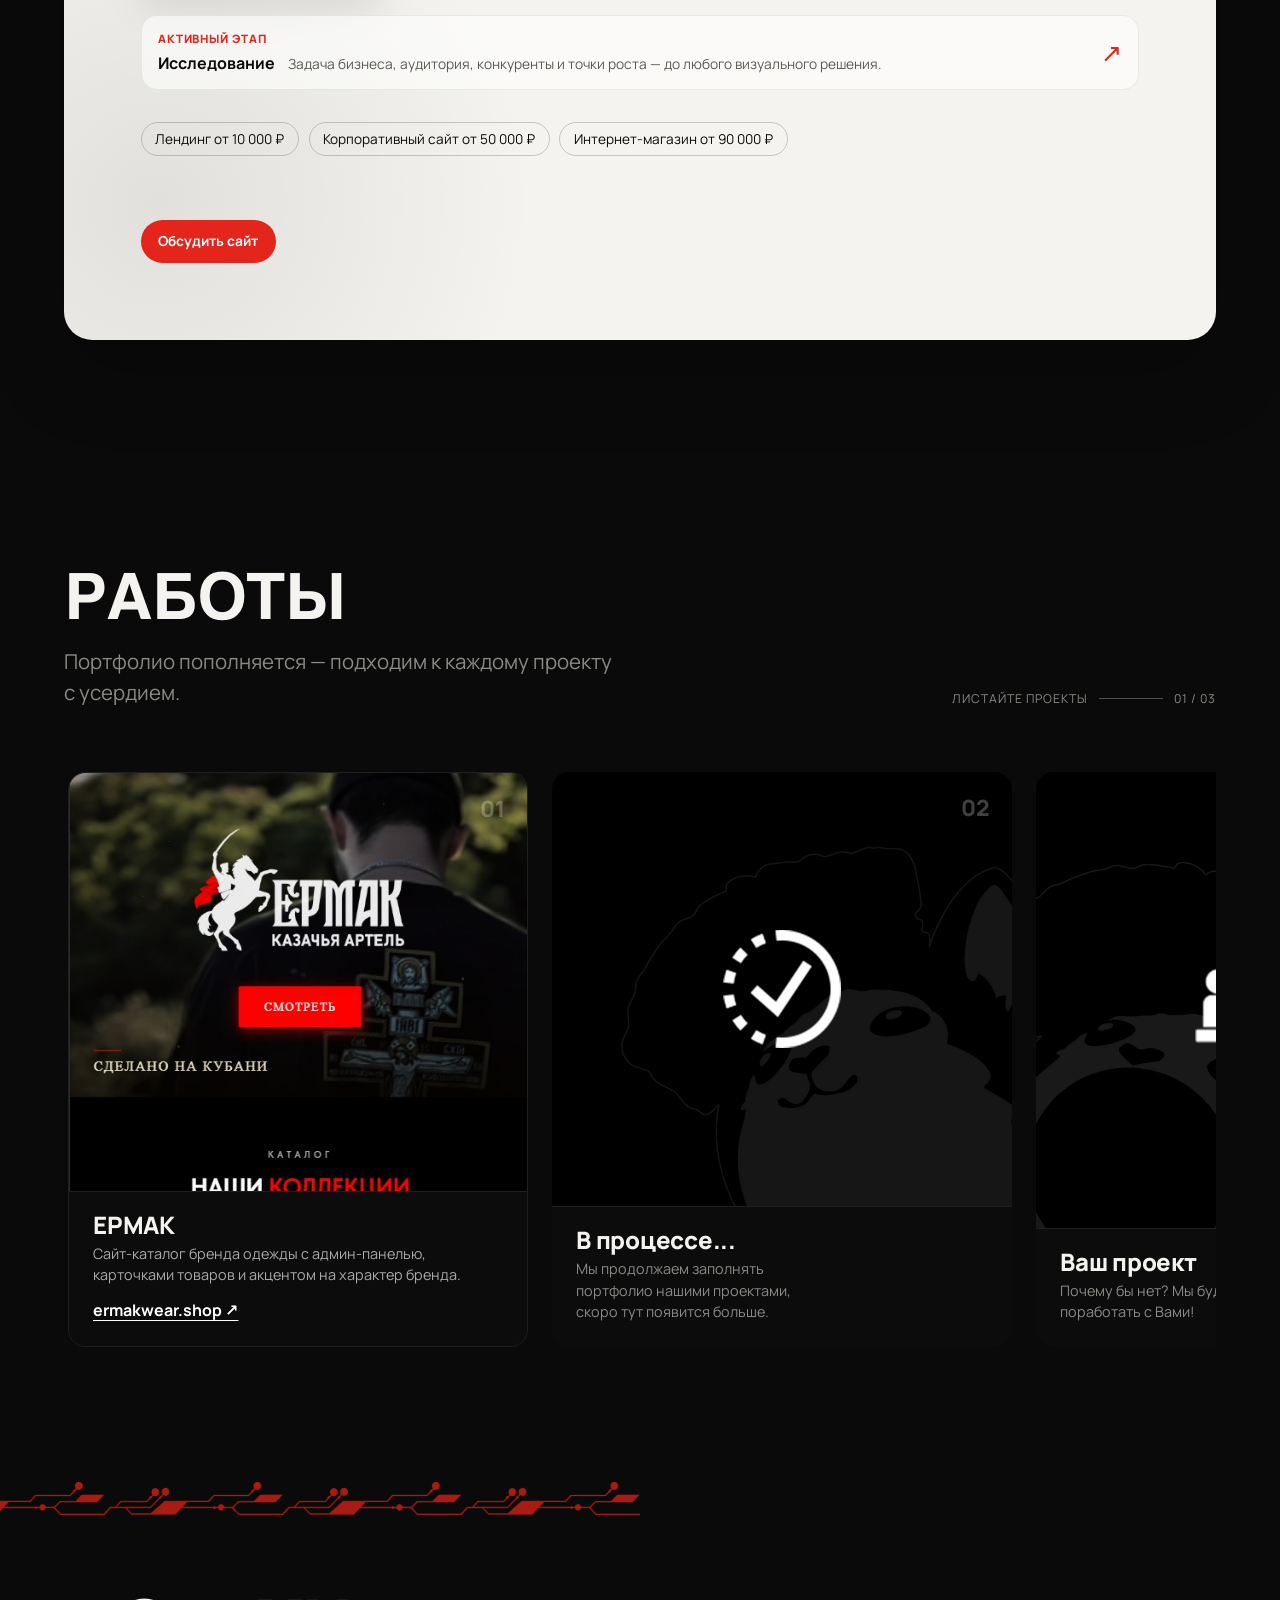
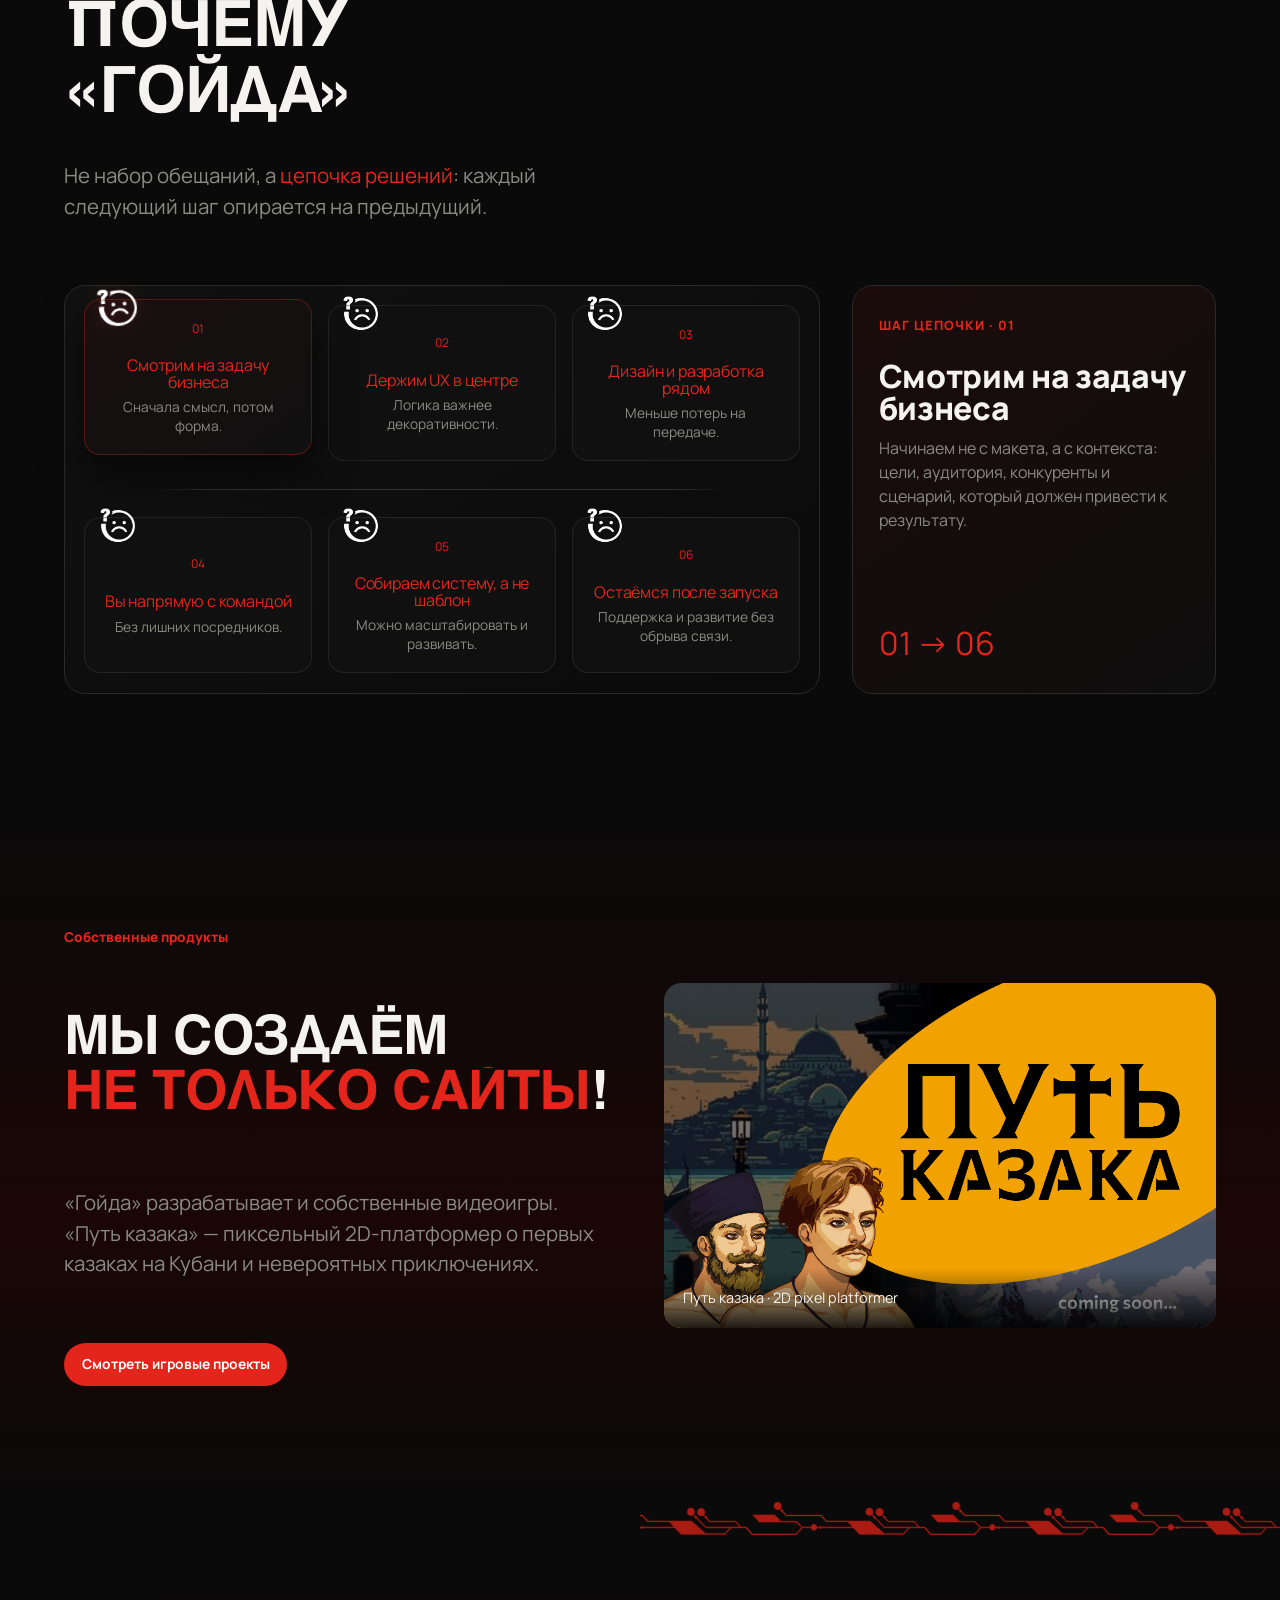
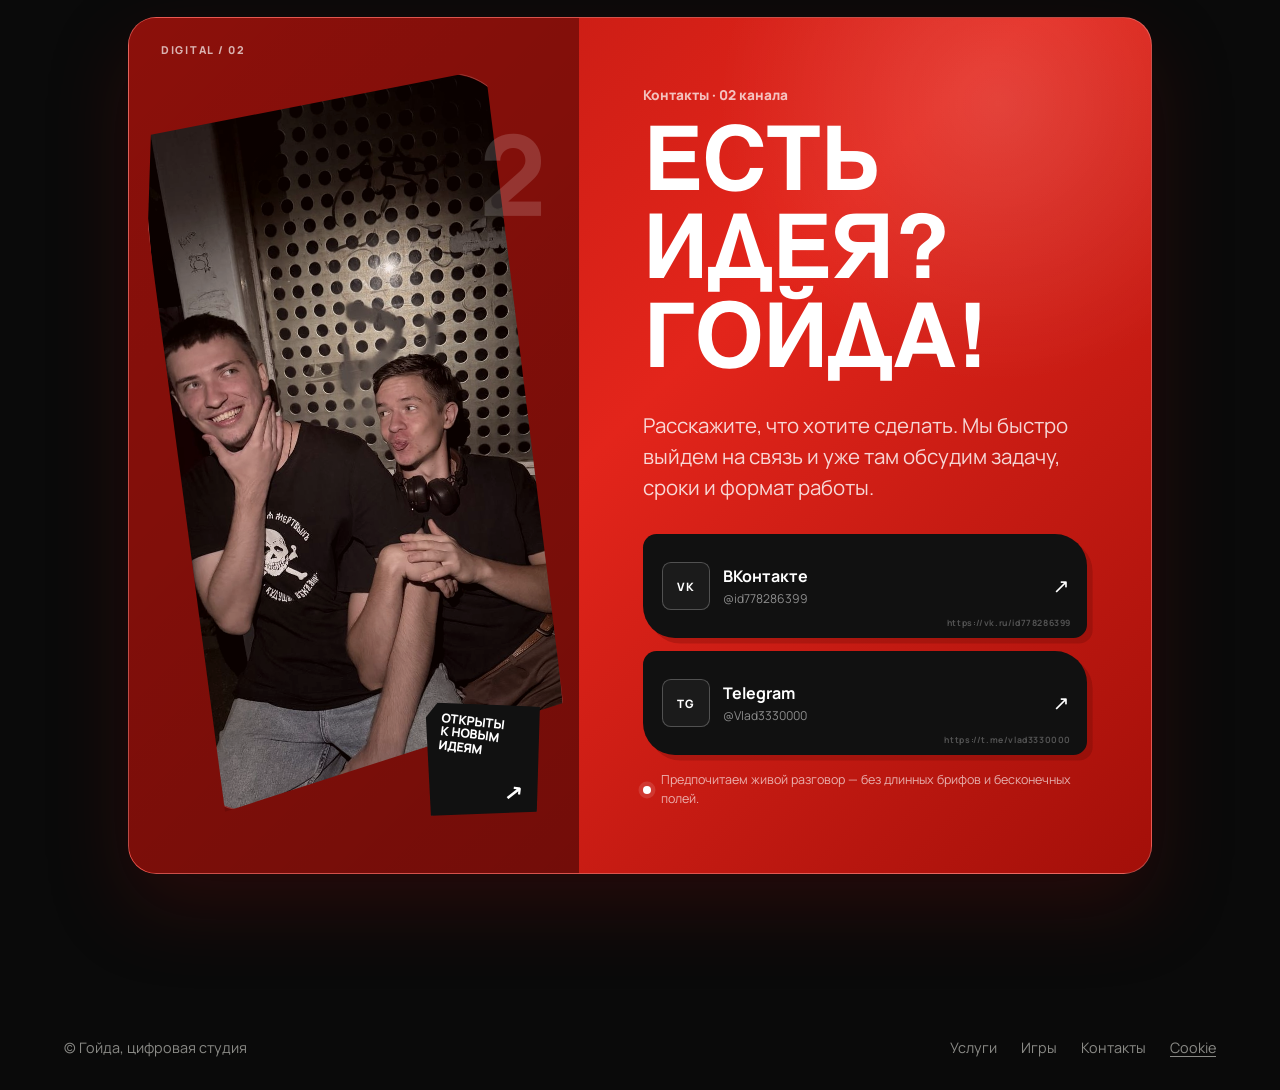
==== commit 15101e60: "гойдобновление" ====
--- a/index.html
+++ b/index.html
@@ -4,12 +4,13 @@
 <head>
   <meta charset="UTF-8">
   <meta name="viewport" content="width=device-width, initial-scale=1">
-  <title>Гойда — цифровая студия. Сайты, айдентика, видео, Яндекс Директ</title>
+  <title>Гойда — цифровая студия. Сайты, айдентика, SMM</title>
   <meta name="description"
-    content="Цифровая студия «Гойда» создаёт сайты, фирменный стиль, видео и рекламу для бизнеса — а ещё делает собственные видеоигры. Обсудим ваш проект.">
+    content="Цифровая студия «Гойда» создаёт сайты, айдентику и ведёт соцсети для бизнеса — от стратегии и дизайна до регулярного контента. Обсудим ваш проект.">
   <meta property="og:title" content="Гойда — цифровая студия">
-  <meta property="og:description" content="Сайты, дизайн, брендинг, видео и digital-решения для бизнеса.">
+  <meta property="og:description" content="Сайты, айдентика и SMM для бизнеса — стратегия, дизайн, контент и развитие цифрового присутствия.">
   <meta property="og:type" content="website">
+  <link rel="preload" as="image" href="img/kot4.png" fetchpriority="high">
   <link rel="stylesheet" href="style.css">
 </head>
 
@@ -27,13 +28,13 @@
       <!-- левая колонка – весь текст -->
       <div class="hero-left">
         <div class="hero-top">
-          <p class="hero-kicker">Цифровая студия. Сайты · Айдентика · Видео · Реклама</p>
-        </div>
-        <h1 class="reveal"><span class="headline-word" style="--i:0">Создаём</span> <span class="headline-word"
-            style="--i:1">digital,</span> <span class="headline-word" style="--i:2">который</span> <span
-            class="headline-word" style="--i:3"><em>работает</em>.</span></h1>
+          <p class="hero-kicker">Цифровая студия. Сайты · Айдентика · SMM</p>
+        </div>
+        <h1 class="reveal hero-statement hero-fill-text" aria-label="Создаём digital, который работает.">
+          <span class="hero-prefix">Создаём <span class="hero-digital">digital</span>, </span><span class="hero-fill-part">который работает.</span>
+        </h1>
         <div class="hero-sub">
-          <p>Сайты, дизайн, брендинг, видео и digital-решения для бизнеса — от первого экрана до запуска рекламы.</p>
+          <p>Сайты, айдентика и SMM — от стратегии и визуальной системы до регулярного контента и развития бренда.</p>
           <div class="hero-ctas">
             <a href="#contact" class="btn btn-primary">Обсудить проект</a>
             <a href="#works" class="btn btn-ghost">Посмотреть работы</a>
@@ -56,30 +57,28 @@
   <section id="about" class="wrap">
     <div class="about-grid">
       <div class="lede reveal home-about-copy">
-        <p>Мы — <b>цифровая студия полного цикла:</b> проектируем, оформляем и запускаем сайты, визуальные системы и рекламу для бизнеса. Мы делаем так, чтобы увидев продукт, Вам захотелось <u>кричать от радости.</u><sup class="footnote-ref">1</sup></p>
+        <p>Мы — <b class="accent-word">цифровая студия полного цикла</b>: проектируем, оформляем и запускаем <b class="accent-word">сайты, визуальные системы и рекламу</b> для бизнеса. Мы делаем так, чтобы увидев продукт, Вам захотелось <u>кричать от радости.</u><sup class="footnote-ref">1</sup></p>
         <details class="book-footnote" id="footnote-goida">
           <summary><span>1</span> Нажми плюсик</summary>
           <p>Го́йда (др. рус. междометие) — восклицание радости, искреннего одобрения.</p>
         </details>
       </div>
       <div class="about-facts reveal">
-        <article class="about-fact">
+        <article class="about-fact stack-card">
           <div class="icon-slot" aria-hidden="true"><img src="img/icons/about-web.svg" alt="" decoding="async"></div>
-          <b>444</b>
-          <span><strong>Четыре направления.</strong> Сайты, айдентика, видео и Яндекс Директ собраны в одной
-            студии.</span>
+          <b>ТРИ НАПРАВЛЕНИЯ</b>
+          <span>Сайты, айдентика и SMM собраны в одной студии — от стратегии до запуска и регулярной работы.<br><br>
+             Мы можем разработать айдентику, запустить сайт и сопровождать его - всё зависит от Вас!</span>
         </article>
-        <article class="about-fact">
+        <article class="about-fact stack-card">
           <div class="icon-slot" aria-hidden="true"><img src="img/icons/about-team.svg" alt="" decoding="async"></div>
-          <b>ЗАМЕНА</b>
-          <span><strong>Одна команда.</strong> От идеи до результата — без лишних посредников и передачи проекта по
-            цепочке подрядчиков.</span>
+          <b>ЗНАЕМ ДЕЛО</b>
+          <span>В нашей команде молодые, амбициозные и квалифицированные специалисты.</span>
         </article>
-        <article class="about-fact">
+        <article class="about-fact stack-card">
           <div class="icon-slot" aria-hidden="true"><img src="img/icons/about-games.svg" alt="" decoding="async"></div>
-          <b>ГОЙ</b>
-          <span><strong>Свои продукты.</strong> Делаем собственные игры и развиваем «Путь казака» как отдельное
-            направление.</span>
+          <b>СВОИ ПРОДУКТЫ</b>
+          <span>Делаем собственные игры и как вести проект знаем не по наслышке.</span>
         </article>
       </div>
     </div>
@@ -91,35 +90,27 @@
       <h2 class="section-title">Что мы делаем:</h2>
     </div>
 
-    <a href="services/web.html" class="service-row">
-      <span class="eyebrow-num">01</span>
+    <a href="services/web.html" class="service-row" style="--service-image:url('img/what-we-do/sites-hover.jpg')">
+      <span class="service-hover-photo" aria-hidden="true"></span><span class="eyebrow-num">01</span>
       <div class="service-main">
         <h3>Сайты</h3>
         <p>Дизайн и разработка: лендинги, корпоративные сайты, интернет-магазины.</p>
       </div>
       <span class="arrow" aria-hidden="true">→</span>
     </a>
-    <a href="services/branding.html" class="service-row">
-      <span class="eyebrow-num">02</span>
+    <a href="services/branding.html" class="service-row" style="--service-image:url('img/what-we-do/identity-hover.jpg')">
+      <span class="service-hover-photo" aria-hidden="true"></span><span class="eyebrow-num">02</span>
       <div class="service-main">
-        <h3>Айдентика</h3>
+        <h3>Айдентика/Дизайн</h3>
         <p>Логотип, фирменный стиль и визуальная система бренда.</p>
       </div>
       <span class="arrow" aria-hidden="true">→</span>
     </a>
-    <a href="services/video.html" class="service-row">
-      <span class="eyebrow-num">03</span>
+    <a href="services/smm.html" class="service-row" style="--service-image:url('img/what-we-do/smm-hover.jpg')">
+      <span class="service-hover-photo" aria-hidden="true"></span><span class="eyebrow-num">03</span>
       <div class="service-main">
-        <h3>Видеомонтаж</h3>
-        <p>Монтаж, motion, цвет и звук для роликов, Reels и презентаций.</p>
-      </div>
-      <span class="arrow" aria-hidden="true">→</span>
-    </a>
-    <a href="services/yandex-direct.html" class="service-row">
-      <span class="eyebrow-num">04</span>
-      <div class="service-main">
-        <h3>Яндекс Директ</h3>
-        <p>Настройка, ведение и оптимизация контекстной рекламы.</p>
+        <h3>SMM</h3>
+        <p>Стратегия, контент и ведение соцсетей — чтобы бренд регулярно был на виду и звучал цельно.</p>
       </div>
       <span class="arrow" aria-hidden="true">→</span>
     </a>
@@ -129,10 +120,10 @@
   <section>
     <div class="focus reveal">
       <span class="eyebrow-num">Главное направление · сайты</span>
-      <h2 class="focus-business-title">Сайт должен двигать бизнес, а не просто выглядеть хорошо.</h2>
+      <h2 class="focus-business-title">Сайт должен быть эстетичным и практичным</h2>
       <p class="lede focus-intro" style="color:#5a5a54; margin-top:1rem;">Собираем структуру, визуальный язык и сценарии
         пользователя в одну систему. Наведите на этап — карточка подскажет, что именно мы делаем и зачем.</p>
-      <div class="focus-steps interactive">
+      <div class="focus-stage-visual" aria-hidden="true"><img class="focus-stage-visual-img" src="img/icons/web-research.svg" alt=""></div><div class="focus-steps interactive">
         <div class="focus-step interactive is-active" tabindex="0" data-focus-title="Исследование"
           data-focus-copy="Задача бизнеса, аудитория, конкуренты и точки роста — до любого визуального решения."
           data-icon="img/icons/web-research.svg">
@@ -177,7 +168,7 @@
     <div class="section-head">
       <div>
         <h2 class="section-title">Работы</h2>
-        <p class="lede works-lede">Портфолио пополняется — каждый новый проект получает собственную страницу с задачами и результатом.</p>
+        <p class="lede works-lede">Портфолио пополняется — подходим к каждому проекту с усердием.</p>
       </div>
       <div class="works-guide" aria-hidden="true">
         <span>Листайте проекты</span><span class="works-guide-line"></span><span>01 / 03</span>
@@ -186,11 +177,10 @@
     <div class="works-scroller" tabindex="0" aria-label="Портфолио. Прокрутите вправо, чтобы посмотреть остальные проекты.">
       <a class="work-card ermak-card reveal" href="https://ermakwear.shop" target="_blank" rel="noopener noreferrer">
         <img class="work-photo" src="img/works/ermak.jpg" alt="ЕРМАК — визуал интернет-магазина" loading="lazy" decoding="async">
-        <span class="case-mark">E-commerce · site</span>
         <span class="num">01</span>
         <div class="work-card-copy">
           <h3>ЕРМАК</h3>
-          <p>Интернет-магазин бренда одежды с каталогом коллекций, карточками товаров и акцентом на характер бренда.</p>
+          <p>Сайт-каталог бренда одежды с админ-панелью, карточками товаров и акцентом на характер бренда.</p>
           <span class="case-link">ermakwear.shop ↗</span>
         </div>
       </a>
@@ -198,18 +188,16 @@
         <img class="work-photo" src="img/works/project-02.jpg" alt="Фото второго проекта" loading="lazy" decoding="async">
         <span class="num">02</span>
         <div class="work-card-copy">
-          <span class="case-mark">Кейс · скоро</span>
-          <h3>Следующий кейс</h3>
-          <p>Сюда можно положить свою фотографию проекта — достаточно заменить локальный файл.</p>
+          <h3>В процессе...</h3>
+          <p>Мы продолжаем заполнять портфолио нашими проектами, скоро тут появится больше.</p>
         </div>
       </article>
       <article class="work-card placeholder reveal">
         <img class="work-photo" src="img/works/project-03.jpg" alt="Фото третьего проекта" loading="lazy" decoding="async">
         <span class="num">03</span>
         <div class="work-card-copy">
-          <span class="case-mark">Проект · скоро</span>
           <h3>Ваш проект</h3>
-          <p>Ещё одна обложка для нового проекта студии. Файл можно заменить в папке <code>img/works</code>.</p>
+          <p>Почему бы нет? Мы будем рады поработать с Вами!</p>
         </div>
       </article>
     </div>
@@ -222,42 +210,48 @@
   <section class="wrap">
     <div class="section-head">
       <h2 class="section-title">Почему «Гойда»</h2>
-      <p class="lede">Не набор обещаний, а цепочка решений: каждый следующий шаг опирается на предыдущий.</p>
+      <p class="lede">Не набор обещаний, а <span class="accent-word">цепочка решений</span>: каждый следующий шаг опирается на предыдущий.</p>
     </div>
     <div class="why-chain-wrap">
       <div class="why-chain" role="list">
         <button class="why-node is-active" type="button" role="listitem" data-why-title="Смотрим на задачу бизнеса"
           data-why-copy="Начинаем не с макета, а с контекста: цели, аудитория, конкуренты и сценарий, который должен привести к результату.">
+          <span class="why-node-icon" aria-hidden="true"><img src="img/why-goyda/icon.png" alt="" decoding="async"></span>
           <span class="node-num">01</span>
           <h4>Смотрим на задачу бизнеса</h4>
           <p>Сначала смысл, потом форма.</p>
         </button>
         <button class="why-node" type="button" role="listitem" data-why-title="Держим UX в центре"
           data-why-copy="Каждый экран проектируется как часть пути пользователя — с понятной логикой, приоритетами и одним главным действием.">
+          <span class="why-node-icon" aria-hidden="true"><img src="img/why-goyda/icon.png" alt="" decoding="async"></span>
           <span class="node-num">02</span>
           <h4>Держим UX в центре</h4>
           <p>Логика важнее декоративности.</p>
         </button>
         <button class="why-node" type="button" role="listitem" data-why-title="Дизайн и разработка рядом"
           data-why-copy="Внутри одной команды не приходится объяснять решение заново между дизайнером и разработчиком — мы смотрим на продукт целиком.">
+          <span class="why-node-icon" aria-hidden="true"><img src="img/why-goyda/icon.png" alt="" decoding="async"></span>
           <span class="node-num">03</span>
           <h4>Дизайн и разработка рядом</h4>
           <p>Меньше потерь на передаче.</p>
         </button>
         <button class="why-node" type="button" role="listitem" data-why-title="Вы напрямую с командой"
           data-why-copy="Обсуждаете проект с теми, кто его делает. Быстрее принимаем решения и не прячемся за менеджерским слоем.">
+          <span class="why-node-icon" aria-hidden="true"><img src="img/why-goyda/icon.png" alt="" decoding="async"></span>
           <span class="node-num">04</span>
           <h4>Вы напрямую с командой</h4>
           <p>Без лишних посредников.</p>
         </button>
         <button class="why-node" type="button" role="listitem" data-why-title="Собираем систему, а не шаблон"
           data-why-copy="Типографика, композиция, интерактив и адаптив работают как единая визуальная система, которую можно развивать дальше.">
+          <span class="why-node-icon" aria-hidden="true"><img src="img/why-goyda/icon.png" alt="" decoding="async"></span>
           <span class="node-num">05</span>
           <h4>Собираем систему, а не шаблон</h4>
           <p>Можно масштабировать и развивать.</p>
         </button>
         <button class="why-node" type="button" role="listitem" data-why-title="Остаёмся после запуска"
           data-why-copy="Запуск — не точка. Остаёмся на связи для правок, доработок и дальнейшего развития продукта.">
+          <span class="why-node-icon" aria-hidden="true"><img src="img/why-goyda/icon.png" alt="" decoding="async"></span>
           <span class="node-num">06</span>
           <h4>Остаёмся после запуска</h4>
           <p>Поддержка и развитие без обрыва связи.</p>
@@ -281,9 +275,9 @@
       <div class="games-teaser-grid">
         <div class="reveal">
           <span class="eyebrow-num">Собственные продукты</span>
-          <h2 class="mt-lg">Мы создаём не только сайты.</h2>
+          <h2 class="mt-lg">Мы создаём <br><span class="accent-word">не только сайты</span>!</h2>
           <p class="lede mt-lg">«Гойда» разрабатывает и собственные видеоигры. «Путь казака» — пиксельный 2D-платформер
-            о взаимодействии казаков и черкесов, их быте и традиционных ценностях.</p>
+            о первых казаках на Кубани и невероятных приключениях.</p>
           <a href="games.html" class="btn btn-primary mt-lg">Смотреть игровые проекты</a>
         </div>
         <a href="games/the-way-of-the-cossack.html" class="game-frame reveal">
--- a/style.css
+++ b/style.css
@@ -465,6 +465,13 @@
   width: 100%;
   height: 100%;
   object-fit: contain;
+  backface-visibility: hidden;
+  transform: translateZ(0);
+}
+
+.mascot .mascot-closed,
+.mascot .mascot-open {
+  will-change: opacity;
 }
 
 .mascot .mascot-open {
@@ -1630,7 +1637,7 @@
   border: 1px solid var(--grey-line);
   border-radius: 1.3rem;
   background: linear-gradient(145deg, #111, #0a0a0a);
-  overflow: hidden;
+  overflow: visible;
 }
 .why-chain::before {
   content: "";
@@ -1687,6 +1694,7 @@
   border-color: #e3251b55;
   background: linear-gradient(145deg, #18100f, #101010);
   box-shadow: 0 1.3rem 2.5rem #0008;
+  z-index: 5;
 }
 .why-node.is-active::before,
 .why-node:hover::before,
@@ -3126,4 +3134,1240 @@
 .ermak-card::before {
   content: none !important;
   display: none !important;
-}+}
+
+/* ==========================================================================
+   GOYDA redesign pass — responsive polish, interaction layers, accessibility
+   ========================================================================== */
+
+/* ST-Cyberillic is always treated as display typography and always upper-case. */
+h1,
+h2.section-title,
+.focus h2,
+.games-teaser h2,
+.cta-block h2,
+.contact-copy h2,
+.game-page .cossack-hero h1 {
+  font-family: var(--display);
+  text-transform: uppercase;
+}
+
+/* Keep the display type from creating accidental horizontal overflow. */
+h1, h2, h3, h4, p, span, a, button {
+  overflow-wrap: anywhere;
+}
+.btn {
+  min-height: 42px;
+  padding: .75em 1.2em;
+  font-size: clamp(.86rem, 1vw, .96rem);
+}
+
+/* Hero fill follows scroll progress through --fill (0..1). */
+.hero-statement {
+  position: relative;
+  isolation: isolate;
+  color: #fff;
+}
+.hero-fill-text {
+  display: inline-block;
+  color: transparent;
+  background-image: linear-gradient(90deg, var(--red) 0%, var(--red) calc(var(--fill, 0) * 100%), #fff calc(var(--fill, 0) * 100%), #fff 100%);
+  background-size: 100% 100%;
+  background-repeat: no-repeat;
+  -webkit-background-clip: text;
+  background-clip: text;
+}
+.hero-fill-text .headline-word {
+  animation-name: headline-in;
+  color: inherit;
+  background: none;
+  -webkit-background-clip: initial;
+  background-clip: initial;
+}
+.hero-statement.reveal {
+  opacity: 1;
+  transform: none;
+}
+
+/* Animated semantic accents: grey text becomes red when entering the viewport. */
+.accent-word {
+  color: var(--grey);
+  background-image: linear-gradient(90deg, var(--red), var(--red));
+  background-repeat: no-repeat;
+  background-size: 0% 100%;
+  background-position: 0 100%;
+  -webkit-background-clip: text;
+  background-clip: text;
+  transition: background-size .8s var(--ease), color .8s ease;
+}
+.accent-word.in-view {
+  background-size: 100% 100%;
+  color: transparent;
+}
+
+/* About cards: desktop grid; compact card stack on mobile. */
+.about-fact {
+  position: relative;
+  border: 1px solid rgba(255,255,255,.08);
+  border-radius: 1rem;
+  padding: 1rem 1.05rem;
+  background: rgba(255,255,255,.025);
+  transition: transform .45s var(--ease), border-color .35s, background .35s;
+}
+.about-fact:hover {
+  transform: translateY(-4px);
+  border-color: rgba(227,37,27,.35);
+  background: rgba(227,37,27,.05);
+}
+.about-fact b {
+  font-size: clamp(1rem, 1.45vw, 1.35rem);
+}
+.about-fact span {
+  display: block;
+  line-height: 1.55;
+}
+
+/* Service hover photography: long, low-opacity image strip across the row. */
+.service-row {
+  isolation: isolate;
+}
+.service-row .service-hover-photo {
+  position: absolute;
+  inset: 0;
+  z-index: -2;
+  pointer-events: none;
+  background-image: var(--service-image);
+  background-size: cover;
+  background-position: center 48%;
+  opacity: 0;
+  transform: scale(1.04);
+  filter: grayscale(1) contrast(1.05);
+  transition: opacity .55s var(--ease), transform .8s var(--ease);
+}
+.service-row::after {
+  content: "";
+  position: absolute;
+  inset: 0;
+  z-index: -1;
+  pointer-events: none;
+  background: linear-gradient(
+    90deg,
+    rgba(10,10,10,.95) 0%,
+    rgba(10,10,10,.74) 48%,
+    rgba(10,10,10,.86) 100%
+  );
+  opacity: 0;
+  transition: opacity .55s ease;
+}
+.service-row:hover .service-hover-photo,
+.service-row:focus-visible .service-hover-photo,
+.service-row:active .service-hover-photo {
+  opacity: .28;
+  transform: scale(1);
+}
+.service-row:hover::after,
+.service-row:focus-visible::after,
+.service-row:active::after {
+  opacity: 1;
+}
+.service-row > *:not(.service-hover-photo) {
+  position: relative;
+  z-index: 2;
+}
+
+/* Focus block stage icon appears in the quiet top-right space. */
+.focus {
+  position: relative;
+  overflow: hidden;
+}
+.focus-stage-visual {
+  position: absolute;
+  top: clamp(1.5rem, 4vw, 3rem);
+  right: clamp(1.5rem, 5vw, 4rem);
+  width: clamp(8rem, 17vw, 15rem);
+  aspect-ratio: 1;
+  display: grid;
+  place-items: center;
+  pointer-events: none;
+  opacity: 0;
+  transform: translateY(-12px) scale(.94);
+  transition: opacity .6s var(--ease), transform .6s var(--ease);
+}
+.focus-stage-visual::before {
+  content: "";
+  position: absolute;
+  inset: 0;
+  border-radius: 50%;
+  background: radial-gradient(circle, rgba(227,37,27,.16), rgba(227,37,27,0) 67%);
+}
+.focus-stage-visual-img {
+  width: 68%;
+  height: 68%;
+  object-fit: contain;
+  filter: grayscale(1) contrast(.9);
+  opacity: .12;
+  transition: opacity .45s ease;
+}
+.focus-stage-visual.is-visible {
+  opacity: 1;
+  transform: translateY(0) scale(1);
+}
+.focus-step {
+  position: relative;
+  z-index: 2;
+  border-top-width: 1px;
+  padding: 1rem;
+  border-radius: .8rem;
+  transition: transform .45s var(--ease), background .35s, border-color .35s;
+}
+.focus-step:hover,
+.focus-step.is-active,
+.focus-step:focus-visible {
+  transform: translateY(-4px);
+  background: rgba(0,0,0,.045);
+  outline: none;
+}
+.focus-step .step-icon {
+  width: 2.7rem;
+  height: 2.7rem;
+  display: grid;
+  place-items: center;
+  margin-bottom: .8rem;
+}
+.focus-step .step-icon img {
+  width: 100%;
+  height: 100%;
+  object-fit: contain;
+  filter: grayscale(1);
+  opacity: .78;
+}
+
+/* Why Goyda: replace the old circular node marker with swappable vector asset. */
+.why-node::before {
+  width: 2.1rem;
+  height: 2.1rem;
+  top: -.6rem;
+  left: 1rem;
+  border-radius: 0;
+  background: url("img/why-goyda/icon.png") center / contain no-repeat;
+  box-shadow: none;
+  transition: transform .35s var(--ease), filter .35s ease;
+}
+.why-node.is-active::before,
+.why-node:hover::before,
+.why-node:focus-visible::before {
+  background-color: transparent;
+  transform: scale(1.12) rotate(-5deg);
+  filter: drop-shadow(0 0 7px rgba(227,37,27,.28));
+}
+.why-node .node-num {
+  margin-bottom: 1.3rem;
+}
+
+/* FAQ: smooth grid-row animation instead of fixed max-height. */
+.faq-item .a {
+  display: grid;
+  grid-template-rows: 0fr;
+  max-height: none;
+  padding-top: 0;
+  overflow: hidden;
+  transition: grid-template-rows .45s var(--ease), padding .45s var(--ease), opacity .35s ease;
+  opacity: .72;
+}
+.faq-item .a > p {
+  min-height: 0;
+  overflow: hidden;
+}
+.faq-item.open .a {
+  grid-template-rows: 1fr;
+  padding-top: .9rem;
+  opacity: 1;
+}
+.faq-item .plus {
+  display: grid;
+  place-items: center;
+  width: 1.65rem;
+  height: 1.65rem;
+  border: 1px solid currentColor;
+  border-radius: 50%;
+}
+
+/* Game page social links. */
+.game-social-grid {
+  display: grid;
+  grid-template-columns: repeat(2, minmax(0, 1fr));
+  gap: .8rem;
+}
+.game-social-card {
+  position: relative;
+  display: grid;
+  grid-template-columns: auto minmax(0,1fr) auto;
+  align-items: center;
+  gap: 1rem;
+  min-height: 92px;
+  padding: 1rem 1.1rem;
+  border: 1px solid var(--grey-line);
+  border-radius: 1rem;
+  background: linear-gradient(145deg, rgba(255,255,255,.035), rgba(255,255,255,.01));
+  overflow: hidden;
+  transition: transform .45s var(--ease), border-color .35s, background .35s, box-shadow .45s var(--ease);
+}
+.game-social-card::before {
+  content: "";
+  position: absolute;
+  inset: 0;
+  background: linear-gradient(110deg, rgba(227,37,27,.18), transparent 58%);
+  transform: translateX(-100%);
+  transition: transform .55s var(--ease);
+}
+.game-social-card > * {
+  position: relative;
+  z-index: 1;
+}
+.game-social-card:hover,
+.game-social-card:focus-visible {
+  transform: translateY(-4px);
+  border-color: rgba(227,37,27,.55);
+  box-shadow: 0 1rem 2.2rem rgba(0,0,0,.22);
+  outline: none;
+}
+.game-social-card:hover::before,
+.game-social-card:focus-visible::before {
+  transform: translateX(0);
+}
+.game-social-icon {
+  width: 2.75rem;
+  height: 2.75rem;
+  display: grid;
+  place-items: center;
+  border: 1px solid rgba(255,255,255,.14);
+  border-radius: .8rem;
+  font-weight: 800;
+  font-size: .78rem;
+}
+.game-social-copy {
+  display: flex;
+  flex-direction: column;
+  gap: .18rem;
+}
+.game-social-copy b {
+  font-size: 1rem;
+}
+.game-social-copy small {
+  color: var(--grey);
+  font-size: .84rem;
+}
+.game-social-arrow {
+  font-size: 1.5rem;
+  transition: transform .35s var(--ease), color .35s;
+}
+.game-social-card:hover .game-social-arrow {
+  color: var(--red);
+  transform: translate(2px,-2px);
+}
+
+/* Games listing: small tag in the top-left and no old 01 marker. */
+.game-card {
+  overflow: hidden;
+}
+.game-card .num {
+  display: none !important;
+}
+.game-card .tag {
+  position: static;
+  align-self: flex-start;
+  margin: 1rem 1rem .55rem;
+  z-index: 3;
+  padding: .45em .75em;
+  font-size: .72rem;
+  letter-spacing: .08em;
+}
+.game-card.game-card {
+  display: flex;
+  flex-direction: column;
+  justify-content: flex-start;
+}
+.game-card .game-card-image {
+  position: relative;
+  z-index: 0;
+  display: block;
+  width: 100%;
+  flex: 1 1 auto;
+  min-height: 0;
+  object-fit: cover;
+}
+.game-card > h3,
+.game-card > p {
+  position: relative;
+  z-index: 2;
+  margin-left: 1rem;
+  margin-right: 1rem;
+}
+.game-card > h3 { margin-top: .85rem; }
+.game-card > p { margin-bottom: 1rem; }
+
+/* Touch-safe mascot hit target. */
+.mascot {
+  z-index: 4;
+  pointer-events: auto;
+  touch-action: manipulation;
+}
+.mascot img { pointer-events: none; }
+.mascot-label { pointer-events: none; }
+
+/* Mobile menu — creative, compact, staggered, safe to viewport. */
+.mobile-menu {
+  padding: calc(env(safe-area-inset-top) + 5.25rem) var(--edge) calc(env(safe-area-inset-bottom) + 1.25rem);
+  overflow: auto;
+  overscroll-behavior: contain;
+}
+.mobile-menu-inner {
+  width: min(100%, 34rem);
+  margin: 0 auto;
+}
+.mobile-menu-head {
+  display: flex;
+  align-items: center;
+  gap: .8rem;
+  margin-bottom: 1.6rem;
+  color: rgba(255,255,255,.55);
+}
+.mobile-menu-kicker {
+  font-size: .72rem;
+  letter-spacing: .09em;
+  text-transform: uppercase;
+}
+.mobile-menu-line {
+  flex: 1;
+  height: 1px;
+  background: currentColor;
+  opacity: .35;
+}
+.mobile-menu ul {
+  gap: .55rem;
+  margin-bottom: 1.8rem;
+}
+.mobile-menu li {
+  overflow: hidden;
+}
+.mobile-menu li a {
+  display: grid;
+  grid-template-columns: 2rem 1fr;
+  gap: .85rem;
+  align-items: baseline;
+  padding: .75rem 0;
+  font-family: var(--display);
+  font-size: clamp(2rem, 8vw, 3.2rem);
+  line-height: .92;
+  text-transform: uppercase;
+  transform: translateY(115%);
+  opacity: 0;
+  transition: transform .55s var(--ease), opacity .4s ease, color .3s;
+  transition-delay: calc(var(--menu-i, 0) * 45ms);
+}
+.mobile-menu li:nth-child(1) a { --menu-i: 0; }
+.mobile-menu li:nth-child(2) a { --menu-i: 1; }
+.mobile-menu li:nth-child(3) a { --menu-i: 2; }
+.mobile-menu li:nth-child(4) a { --menu-i: 3; }
+.mobile-menu li:nth-child(5) a { --menu-i: 4; }
+.mobile-menu li a span {
+  font-family: var(--text);
+  font-size: .62rem;
+  color: var(--red);
+  letter-spacing: .08em;
+}
+.mobile-menu.open li a {
+  transform: translateY(0);
+  opacity: 1;
+}
+.mobile-menu li a:hover,
+.mobile-menu li a:focus-visible {
+  color: var(--red);
+  outline: none;
+}
+.mobile-menu-foot {
+  display: grid;
+  gap: .75rem;
+  padding-top: .3rem;
+}
+.mobile-menu-foot .btn {
+  justify-content: center;
+  width: min(100%, 18rem);
+}
+.mobile-menu-foot > span {
+  color: rgba(255,255,255,.42);
+  font-size: .72rem;
+  letter-spacing: .06em;
+  text-transform: uppercase;
+}
+
+/* Mid-size screens: iPad/tablet gets its own balanced geometry. */
+@media (min-width: 861px) and (max-width: 1180px) {
+  :root {
+    --edge: clamp(1.5rem, 4vw, 2.75rem);
+  }
+  section {
+    padding-top: clamp(4rem, 8vw, 6rem);
+    padding-bottom: clamp(4rem, 8vw, 6rem);
+  }
+  .hero {
+    padding-top: 7.5rem;
+    padding-bottom: 2.4rem;
+  }
+  .hero-grid {
+    grid-template-columns: minmax(0, 1.08fr) minmax(280px, .92fr);
+    gap: clamp(1.5rem, 3vw, 2.5rem);
+  }
+  .hero h1 {
+    font-size: clamp(3.4rem, 7.4vw, 6.3rem);
+    max-width: 12ch;
+  }
+  .mascot {
+    max-width: 330px;
+  }
+  .about-grid {
+    grid-template-columns: minmax(0, 1.05fr) minmax(300px, .95fr);
+  }
+  .about-facts {
+    display: grid;
+    grid-template-columns: 1fr;
+  }
+  .focus-steps.interactive {
+    grid-template-columns: repeat(2, minmax(0, 1fr));
+  }
+  .why-chain-wrap {
+    grid-template-columns: minmax(0, 1.35fr) minmax(250px, .65fr);
+  }
+  .why-chain {
+    grid-template-columns: repeat(2, minmax(0, 1fr));
+  }
+  .why-node:nth-child(n + 4) {
+    margin-top: 0;
+  }
+  .contact-card {
+    margin: 0;
+    width: 100%;
+    min-height: 520px;
+  }
+  .contact-visual {
+    min-height: 520px;
+  }
+}
+
+/* Mobile: the three service-story cards become a readable paper-stack. */
+@media (max-width: 760px) {
+  :root {
+    --edge: clamp(1rem, 5vw, 1.5rem);
+    --radius: .95rem;
+  }
+  body {
+    font-size: 15px;
+  }
+  .logo img {
+    height: 52px;
+  }
+  .burger {
+    width: 46px;
+    height: 46px;
+    border-radius: .9rem;
+    background: rgba(255,255,255,.045);
+  }
+  .hero {
+    padding-top: 6.8rem;
+    padding-bottom: 2.2rem;
+  }
+  .hero h1 {
+    font-size: clamp(2.55rem, 12.2vw, 4.5rem);
+    max-width: 11ch;
+  }
+  .hero-sub p {
+    font-size: .98rem;
+  }
+  .hero-ctas .btn {
+    width: auto;
+    min-width: 0;
+    justify-content: center;
+  }
+  .about-grid {
+    gap: 2rem;
+  }
+  .about-facts {
+    display: flex;
+    gap: 0;
+  }
+  .about-fact.stack-card {
+    min-height: 0;
+    margin-top: -1rem;
+    border-radius: 1rem;
+    padding: 1.2rem 1rem 1.35rem;
+  }
+  .about-fact.stack-card:first-child {
+    margin-top: 0;
+    transform: rotate(-1.2deg);
+    z-index: 1;
+  }
+  .about-fact.stack-card:nth-child(2) {
+    transform: translateX(.35rem) rotate(.8deg);
+    z-index: 2;
+  }
+  .about-fact.stack-card:nth-child(3) {
+    transform: translateX(.1rem) rotate(-.65deg);
+    z-index: 3;
+  }
+  .about-fact.stack-card:hover {
+    transform: translateY(-3px) rotate(0);
+  }
+  .about-fact b {
+    font-size: .98rem;
+  }
+  .about-fact span {
+    font-size: .88rem;
+  }
+  .service-row {
+    grid-template-columns: 34px minmax(0, 1fr) 24px;
+    min-height: 0;
+    padding: 1.2rem 0;
+    gap: .65rem;
+  }
+  .service-row h3 {
+    font-size: clamp(1.35rem, 7vw, 1.9rem);
+  }
+  .service-row p {
+    font-size: .84rem;
+    line-height: 1.45;
+  }
+  .focus {
+    margin: 0 var(--edge);
+    padding: 1.3rem;
+    border-radius: 1rem;
+  }
+  .focus h2 {
+    font-size: clamp(1.85rem, 9vw, 2.9rem);
+    max-width: 13ch;
+  }
+  .focus-stage-visual {
+    display: none;
+  }
+  .focus-steps {
+    grid-template-columns: 1fr;
+    gap: .7rem;
+    margin-top: 1.6rem;
+  }
+  .focus-step {
+    padding: .9rem;
+  }
+  .focus-detail {
+    display: none;
+  }
+  .why-chain-wrap {
+    display: block;
+  }
+  .why-chain {
+    display: grid;
+    grid-template-columns: 1fr;
+    gap: .85rem;
+    padding: 1rem .8rem 1rem 1.25rem;
+  }
+  .why-chain::before {
+    left: .7rem;
+    right: auto;
+    top: 1rem;
+    bottom: 1rem;
+    width: 1px;
+    height: auto;
+    background: linear-gradient(180deg, transparent, #ffffff28 8%, #ffffff28 92%, transparent);
+  }
+  .why-node,
+  .why-node:nth-child(n + 4) {
+    width: 82%;
+    min-height: 0;
+    margin: 0;
+    padding: 1rem;
+  }
+  .why-node:nth-child(even) {
+    justify-self: end;
+    margin-right: 2%;
+  }
+  .why-node:nth-child(odd) {
+    justify-self: start;
+  }
+  .why-node .node-num {
+    margin-bottom: .9rem;
+  }
+  .why-detail {
+    display: none;
+  }
+  .games-teaser-grid {
+    gap: 1.4rem;
+  }
+  .game-social-grid {
+    grid-template-columns: 1fr;
+  }
+  .game-social-card {
+    min-height: 84px;
+  }
+  .contact-card {
+    grid-template-columns: 1fr;
+    margin: 0;
+    width: 100%;
+    min-height: 0;
+  }
+  .contact-visual {
+    min-height: 300px;
+  }
+  .contact-copy {
+    padding: 1.4rem;
+  }
+  .contact-links {
+    grid-template-columns: 1fr;
+  }
+  .contact-copy h2 {
+    font-size: clamp(2.8rem, 14vw, 4.8rem);
+  }
+  .faq-item .q {
+    font-size: .98rem;
+  }
+  .page-hero {
+    padding-top: 7rem;
+  }
+}
+
+@media (prefers-reduced-motion: reduce) {
+  .hero-fill-text .headline-word {
+    animation: none;
+    background-image: none;
+    color: #fff;
+  }
+  .accent-word,
+  .accent-word.in-view {
+    background-size: 100% 100%;
+  }
+}
+
+/* Prevent the horizontal case rail from leaking into the document at tablet widths. */
+.works-scroller {
+  min-width: 0;
+  max-width: 100%;
+  overflow-x: auto;
+  overflow-y: hidden;
+}
+
+
+@media (min-width: 761px) and (max-width: 1180px) {
+  .mascot-label {
+    right: 1.8rem;
+    transform: translate(0, -50%) rotate(-5deg);
+  }
+}
+
+
+/* FAQ / footnote: smooth reveal for native details */
+.book-footnote {
+  display: grid;
+  grid-template-rows: auto 0fr;
+  transition: grid-template-rows .45s var(--ease);
+}
+.book-footnote[open] {
+  grid-template-rows: auto 1fr;
+}
+.book-footnote > p {
+  min-height: 0;
+  overflow: hidden;
+  margin-top: 0;
+  padding-top: 0;
+  opacity: 0;
+  transform: translateY(-.35rem);
+  transition: opacity .35s ease, transform .45s var(--ease), padding-top .45s var(--ease);
+}
+.book-footnote[open] > p {
+  margin-top: .75rem;
+  padding-top: .8rem;
+  opacity: 1;
+  transform: translateY(0);
+}
+
+/* Keep the four stage icons small and red; only the top-right visual is monochrome. */
+.focus-step .step-icon {
+  width: 2.45rem;
+  height: 2.45rem;
+  margin-bottom: 1.45rem;
+  color: var(--red);
+  background: #fff;
+}
+.focus-step .step-icon img {
+  width: 1.15rem;
+  height: 1.15rem;
+  filter: none;
+  opacity: 1;
+}
+.focus-stage-visual-img {
+  filter: grayscale(1) contrast(.9);
+  opacity: .12;
+}
+
+/* Mobile stack: preserve the overlap, but make every paper/card fully opaque. */
+@media (max-width: 760px) {
+  .about-fact.stack-card {
+    background: #101010;
+    backdrop-filter: none;
+    -webkit-backdrop-filter: none;
+  }
+
+  /* iPhone hero headline should remain white/red and never inherit transparent text. */
+  .hero-statement { color: #fff; }
+  .hero-fill-text { color: transparent; }
+
+  /* Why-chain becomes a centered branch with cards alternating like leaves. */
+  .why-chain {
+    position: relative;
+    padding: 1rem .7rem;
+    overflow: visible;
+  }
+  .why-chain::before {
+    left: 50%;
+    right: auto;
+    top: 1rem;
+    bottom: 1rem;
+    width: 1px;
+    height: auto;
+    transform: translateX(-50%);
+    background: linear-gradient(180deg, transparent, #ffffff28 8%, #ffffff28 92%, transparent);
+  }
+  .why-node,
+  .why-node:nth-child(n + 4) {
+    width: 44%;
+    max-width: 15rem;
+    margin: 0;
+  }
+  .why-node:nth-child(odd) {
+    justify-self: start;
+    margin-right: auto;
+  }
+  .why-node:nth-child(even) {
+    justify-self: end;
+    margin-right: 0;
+  }
+  .why-node::after {
+    content: '';
+    position: absolute;
+    top: 50%;
+    width: 1.4rem;
+    height: 1px;
+    background: #ffffff28;
+    transform: translateY(-50%);
+  }
+  .why-node:nth-child(odd)::after {
+    left: 100%;
+  }
+  .why-node:nth-child(even)::after {
+    right: 100%;
+  }
+}
+
+/* iPad / tablet: keep the cat close to the header instead of vertically centering a huge empty hero. */
+@media (min-width: 861px) and (max-width: 1180px) {
+  .hero {
+    min-height: auto;
+    justify-content: flex-start;
+    padding-top: 6rem;
+    padding-bottom: 2.5rem;
+  }
+  .hero-grid {
+    align-items: start;
+  }
+  .hero-right {
+    align-items: flex-start;
+  }
+  .mascot {
+    margin-top: .35rem;
+  }
+}
+
+
+/* FINAL FIXES — keep component geometry deterministic across the existing cascade. */
+.hero-fill-text {
+  color: transparent !important;
+  -webkit-text-fill-color: transparent;
+  background-image: linear-gradient(
+    90deg,
+    var(--red) 0%,
+    var(--red) calc(var(--fill, 0) * 100%),
+    #fff calc(var(--fill, 0) * 100%),
+    #fff 100%
+  );
+  background-size: 100% 100%;
+  background-repeat: no-repeat;
+  -webkit-background-clip: text;
+  background-clip: text;
+}
+.hero-fill-text .headline-word {
+  color: inherit !important;
+  -webkit-text-fill-color: inherit;
+  background: none !important;
+  -webkit-background-clip: initial !important;
+  background-clip: initial !important;
+}
+
+/* The game label occupies real top space; it never sits over the artwork or copy. */
+.works-section .game-card,
+.game-card.game-card {
+  display: flex !important;
+  flex-direction: column !important;
+  justify-content: flex-start !important;
+  overflow: hidden;
+}
+.game-card.game-card .tag,
+.works-section .game-card > .tag {
+  position: static !important;
+  inset: auto !important;
+  align-self: flex-start;
+  flex: 0 0 auto;
+  margin: 1rem 1rem .65rem !important;
+  z-index: 5 !important;
+}
+.game-card.game-card img.game-card-image,
+.works-section .game-card img.game-card-image {
+  position: relative !important;
+  inset: auto !important;
+  display: block;
+  width: 100% !important;
+  height: auto !important;
+  min-height: 0;
+  flex: 1 1 auto;
+  object-fit: cover;
+  z-index: 1 !important;
+}
+.game-card.game-card > h3,
+.game-card.game-card > p {
+  position: relative !important;
+  z-index: 5 !important;
+  flex: 0 0 auto;
+  margin-left: 1rem;
+  margin-right: 1rem;
+}
+.game-card.game-card > h3 { margin-top: .8rem; }
+.game-card.game-card > p { margin-bottom: 1rem; }
+.game-card.game-card::after { z-index: 2 !important; }
+
+/* Touch devices: the mascot itself always owns the hit area. */
+@media (max-width: 860px) {
+  .mascot {
+    position: relative;
+    z-index: 20 !important;
+    pointer-events: auto !important;
+    touch-action: manipulation;
+  }
+  .mascot::after {
+    content: '';
+    position: absolute;
+    inset: 0;
+    z-index: 21;
+    pointer-events: auto;
+  }
+  .mascot img,
+  .mascot-label { pointer-events: none !important; }
+}
+
+/* Mobile stack direction: each next card is placed above the previous card. */
+@media (max-width: 760px) {
+  .about-fact.stack-card:first-child { z-index: 1 !important; }
+  .about-fact.stack-card:nth-child(2) { z-index: 2 !important; }
+  .about-fact.stack-card:nth-child(3) { z-index: 3 !important; }
+}
+
+/* ============================================================
+   ROUND 4 — definitive hero/game-card fixes
+   ============================================================ */
+
+/* Hero: guaranteed-visible white base + reversible red overlay. */
+.hero-statement.hero-fill-text {
+  --fill: 0;
+  position: relative;
+  color: #fff !important;
+  -webkit-text-fill-color: initial !important;
+}
+.hero-statement.hero-fill-text .hero-base-text {
+  display: block;
+  position: relative;
+  z-index: 1;
+  color: #fff !important;
+  opacity: 1 !important;
+  transform: none !important;
+  filter: none !important;
+}
+.hero-statement.hero-fill-text .hero-red-text {
+  position: absolute;
+  inset: 0;
+  z-index: 2;
+  display: block;
+  color: var(--red) !important;
+  clip-path: polygon(
+    0 0,
+    calc(var(--fill) * 100%) 0,
+    calc(var(--fill) * 100%) 100%,
+    0 100%
+  );
+  will-change: clip-path;
+  pointer-events: none;
+}
+
+/* Games card: image is the complete card background; text sits on bottom gradient. */
+.games-grid .game-card.game-card {
+  position: relative !important;
+  display: block !important;
+  overflow: hidden !important;
+  padding: 0 !important;
+  background: #0b0b0b !important;
+  isolation: isolate;
+}
+.games-grid .game-card.game-card::after {
+  content: "";
+  position: absolute !important;
+  inset: 0 !important;
+  z-index: 1 !important;
+  display: block !important;
+  background: linear-gradient(
+    to top,
+    rgba(0, 0, 0, .94) 0%,
+    rgba(0, 0, 0, .68) 23%,
+    rgba(0, 0, 0, .16) 55%,
+    rgba(0, 0, 0, 0) 78%
+  ) !important;
+  pointer-events: none !important;
+}
+.games-grid .game-card.game-card .game-card-image {
+  position: absolute !important;
+  inset: 0 !important;
+  width: 100% !important;
+  height: 100% !important;
+  min-height: 100% !important;
+  object-fit: cover !important;
+  object-position: center !important;
+  display: block !important;
+  margin: 0 !important;
+  z-index: 0 !important;
+  transform: none !important;
+}
+.games-grid .game-card.game-card .tag {
+  position: absolute !important;
+  top: 1rem !important;
+  left: 1rem !important;
+  margin: 0 !important;
+  z-index: 3 !important;
+}
+.games-grid .game-card.game-card .game-card-copy {
+  position: absolute !important;
+  left: 1rem !important;
+  right: 1rem !important;
+  bottom: 1rem !important;
+  z-index: 3 !important;
+  margin: 0 !important;
+  padding: 0 !important;
+  background: transparent !important;
+  border: 0 !important;
+}
+.games-grid .game-card.game-card .game-card-copy h3,
+.games-grid .game-card.game-card .game-card-copy p {
+  position: static !important;
+  margin: 0 !important;
+  color: #fff !important;
+}
+.games-grid .game-card.game-card .game-card-copy h3 {
+  margin-bottom: .35rem !important;
+}
+.games-grid .game-card.game-card .game-card-copy p {
+  max-width: 42ch;
+  font-size: clamp(.9rem, 1.15vw, 1.05rem) !important;
+  line-height: 1.45 !important;
+  color: rgba(255,255,255,.84) !important;
+}
+
+/* Game page: description matches the studio intro typography on every breakpoint. */
+.game-page .about-grid .game-about-description {
+  font-family: var(--text) !important;
+  font-weight: 500 !important;
+  font-size: clamp(1.08rem, 1.75vw, 1.34rem) !important;
+  line-height: 1.58 !important;
+  max-width: none !important;
+}
+
+@media (max-width: 760px) {
+  .games-grid .game-card.game-card .tag {
+    top: .9rem !important;
+    left: .9rem !important;
+  }
+  .games-grid .game-card.game-card .game-card-copy {
+    left: .9rem !important;
+    right: .9rem !important;
+    bottom: .9rem !important;
+  }
+}
+
+
+/* FINAL MICRO-FIXES */
+/* Hero: keep “digital” red from the first paint; animate only the remaining phrase. */
+.hero-statement.hero-fill-text {
+  color: #fff !important;
+  background: none !important;
+  -webkit-text-fill-color: initial !important;
+}
+.hero-statement.hero-fill-text .hero-prefix {
+  color: #fff !important;
+}
+.hero-statement.hero-fill-text .hero-digital {
+  color: var(--red) !important;
+  -webkit-text-fill-color: var(--red) !important;
+}
+.hero-statement.hero-fill-text .hero-fill-part {
+  display: inline;
+  color: transparent !important;
+  -webkit-text-fill-color: transparent !important;
+  background-image: linear-gradient(
+    90deg,
+    var(--red) 0%,
+    var(--red) calc(var(--fill, 0) * 100%),
+    #fff calc(var(--fill, 0) * 100%),
+    #fff 100%
+  );
+  background-repeat: no-repeat;
+  background-size: 100% 100%;
+  -webkit-background-clip: text;
+  background-clip: text;
+  transition: none;
+}
+
+/* Why Goyda: the marker must stay above every card, including after tap/focus. */
+.why-node {
+  overflow: visible !important;
+  position: relative;
+  z-index: 2;
+}
+.why-node:hover,
+.why-node:focus-visible,
+.why-node.is-active,
+.why-node:active {
+  z-index: 20 !important;
+}
+.why-node::before {
+  z-index: 30 !important;
+  pointer-events: none !important;
+}
+
+/* Mobile website-focus block: tighter heading, clearer text rhythm, and more breathing room before the progress bar. */
+@media (max-width: 760px) {
+  .focus {
+    padding-left: 1rem;
+    padding-right: 1rem;
+  }
+  .focus .focus-business-title {
+    max-width: 16ch;
+    margin-top: .7rem;
+    font-size: clamp(1.7rem, 8.7vw, 2.35rem);
+    line-height: .98;
+    letter-spacing: -.025em;
+  }
+  .focus .focus-intro {
+    max-width: 34ch;
+    margin-top: .9rem !important;
+    font-size: .9rem;
+    line-height: 1.45;
+  }
+  .focus-steps.interactive {
+    gap: .8rem;
+    margin-top: 1.8rem;
+  }
+  .focus-step.interactive {
+    min-height: 136px;
+    padding: 1rem;
+  }
+  .focus-step.interactive::after {
+    bottom: .9rem;
+    height: 3px;
+  }
+  .focus-step.interactive span {
+    max-width: 26ch;
+    margin-top: .45rem;
+    line-height: 1.4;
+    padding-bottom: 1.15rem;
+  }
+}
+
+@media (prefers-reduced-motion: reduce) {
+  .hero-statement.hero-fill-text .hero-fill-part {
+    background-image: none;
+    color: #fff !important;
+    -webkit-text-fill-color: #fff !important;
+  }
+}
+
+/* FINAL WHY ICON LAYER FIX
+   Keep the top-left icon above neighboring cards when a card is hovered/focused.
+*/
+.why-node {
+  isolation: isolate;
+}
+.why-node::before {
+  z-index: 100 !important;
+  pointer-events: none;
+}
+.why-node:hover,
+.why-node:focus-visible,
+.why-node.is-active {
+  z-index: 50 !important;
+}
+
+@media (max-width: 760px) {
+  .why-node:hover,
+  .why-node:focus-visible,
+  .why-node.is-active {
+    z-index: 50 !important;
+  }
+  .why-node::before {
+    z-index: 100 !important;
+  }
+}
+
+
+/* Definitive Why Goyda icon fix: use a real child element so it can sit above neighboring cards. */
+.why-chain { position: relative; z-index: 0; }
+.why-node {
+  overflow: visible !important;
+  position: relative !important;
+  isolation: auto !important;
+}
+.why-node .why-node-icon {
+  position: absolute;
+  top: -0.65rem;
+  left: 0.9rem;
+  width: 2.25rem;
+  height: 2.25rem;
+  display: grid;
+  place-items: center;
+  z-index: 1000 !important;
+  pointer-events: none;
+  transform: translateZ(10px);
+  transition: transform .35s var(--ease), filter .35s ease;
+}
+.why-node .why-node-icon img {
+  display: block;
+  width: 100%;
+  height: 100%;
+  object-fit: contain;
+}
+.why-node:hover .why-node-icon,
+.why-node:focus-visible .why-node-icon,
+.why-node.is-active .why-node-icon,
+.why-node:active .why-node-icon {
+  transform: translateZ(10px) scale(1.12) rotate(-5deg);
+  filter: drop-shadow(0 0 7px rgba(227,37,27,.28));
+}
+/* Disable the legacy pseudo icon completely. */
+.why-node::before {
+  content: none !important;
+  display: none !important;
+}
+
+/* Start hero fill earlier: keep the same smooth progression, but trigger before the title reaches the top area. */
+.hero-statement.hero-fill-text .hero-fill-part {
+  transition: none;
+}
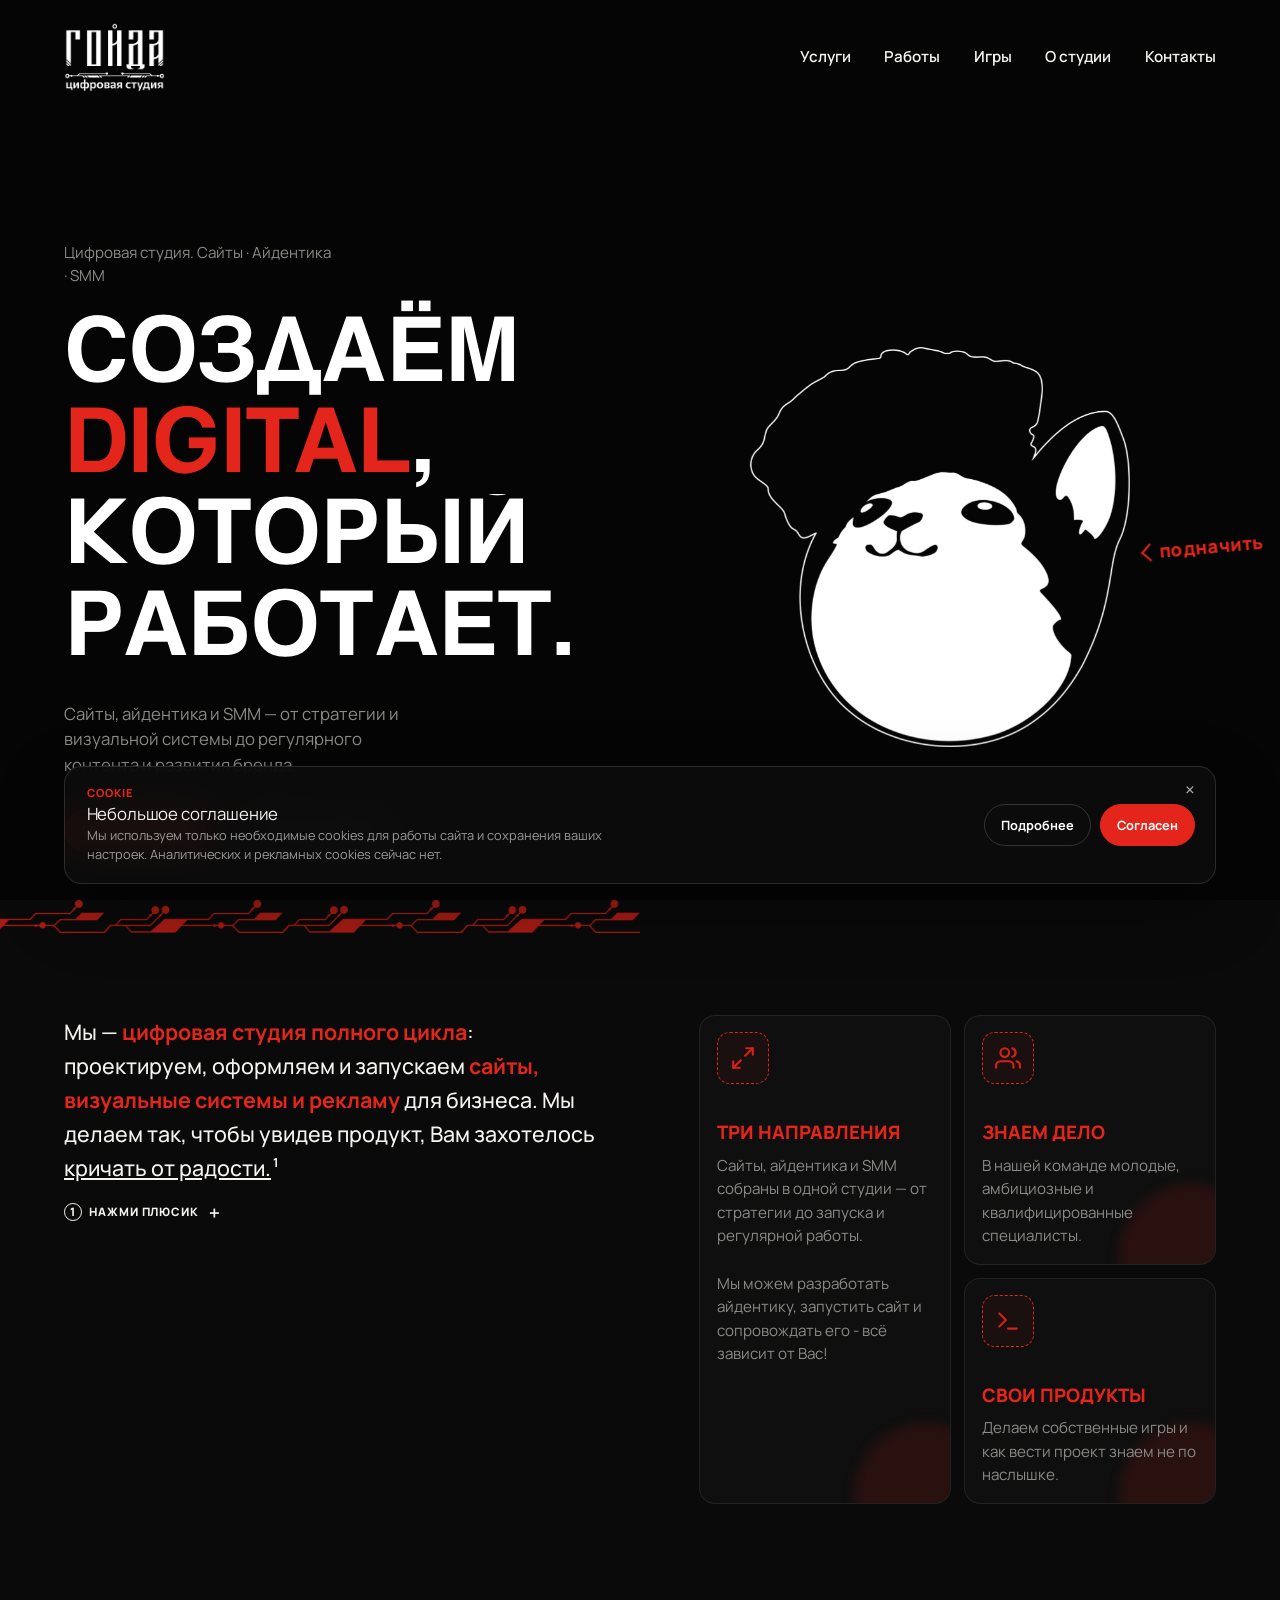
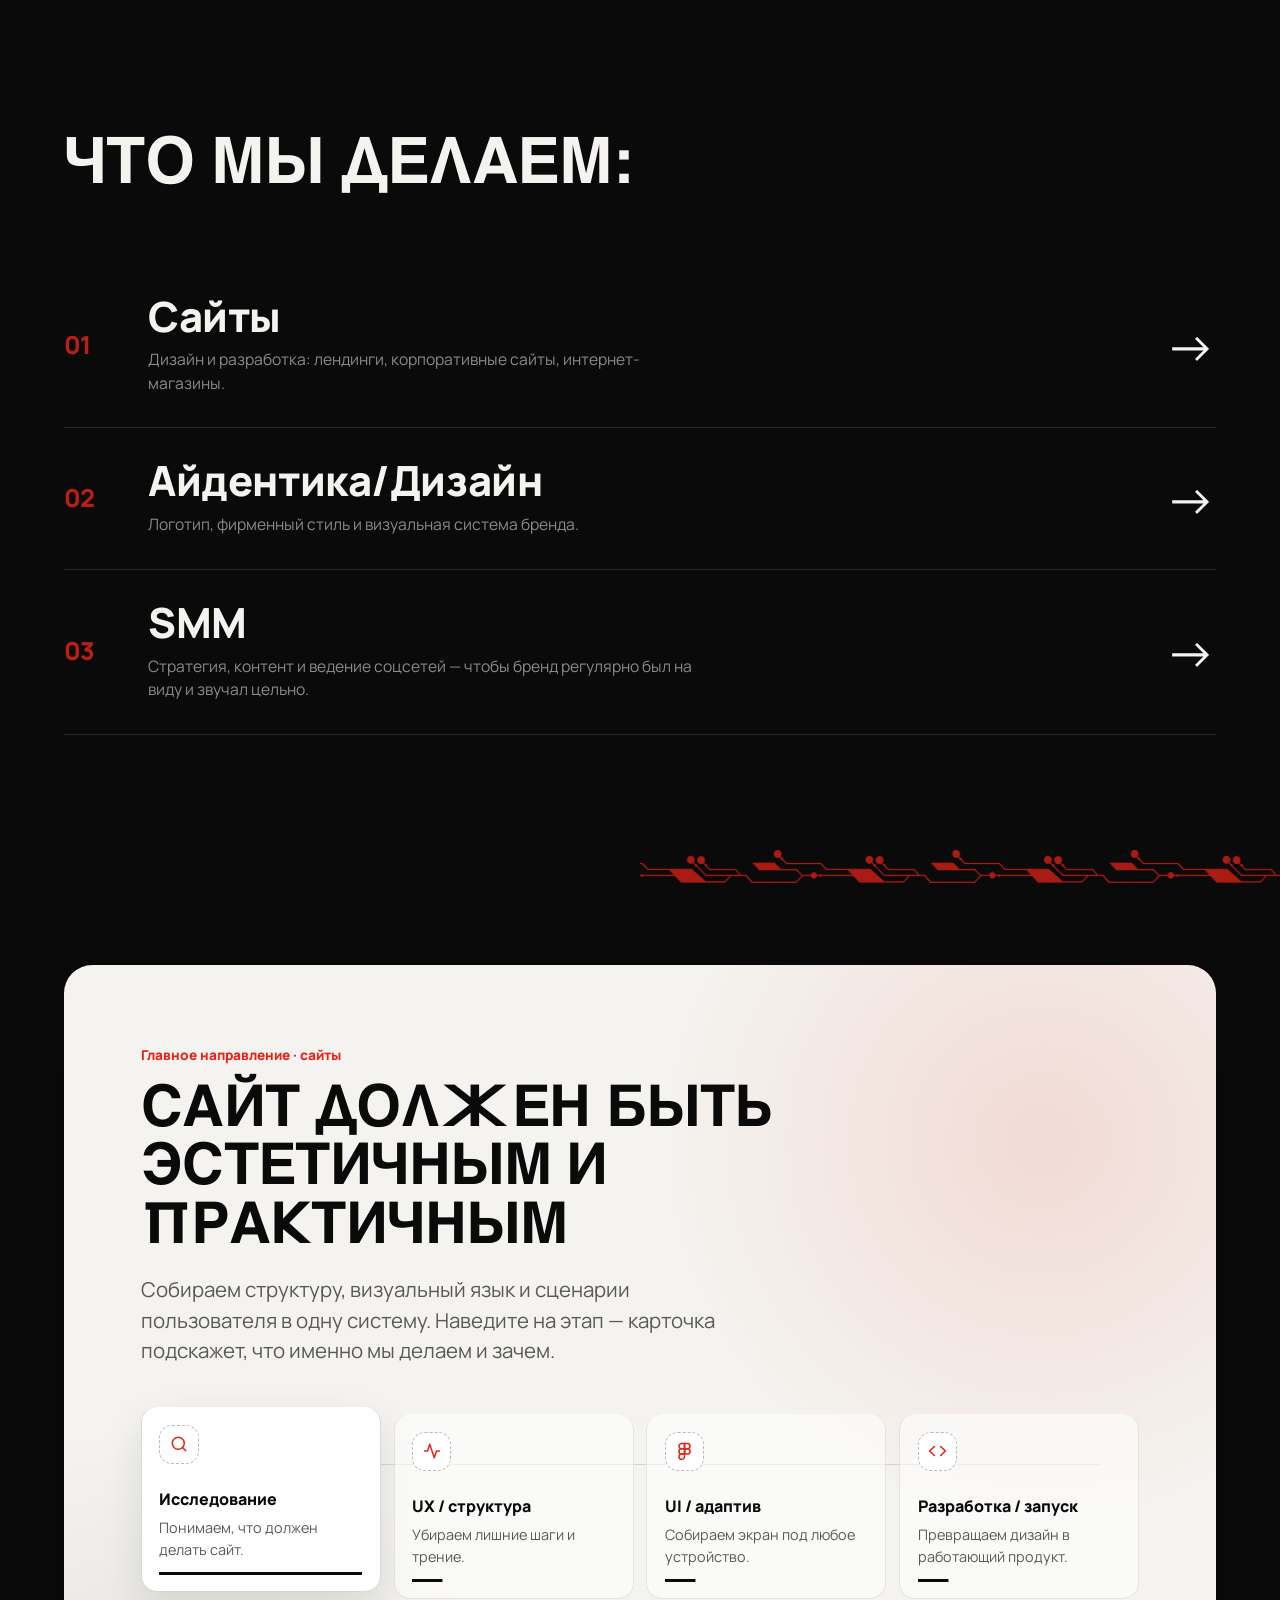
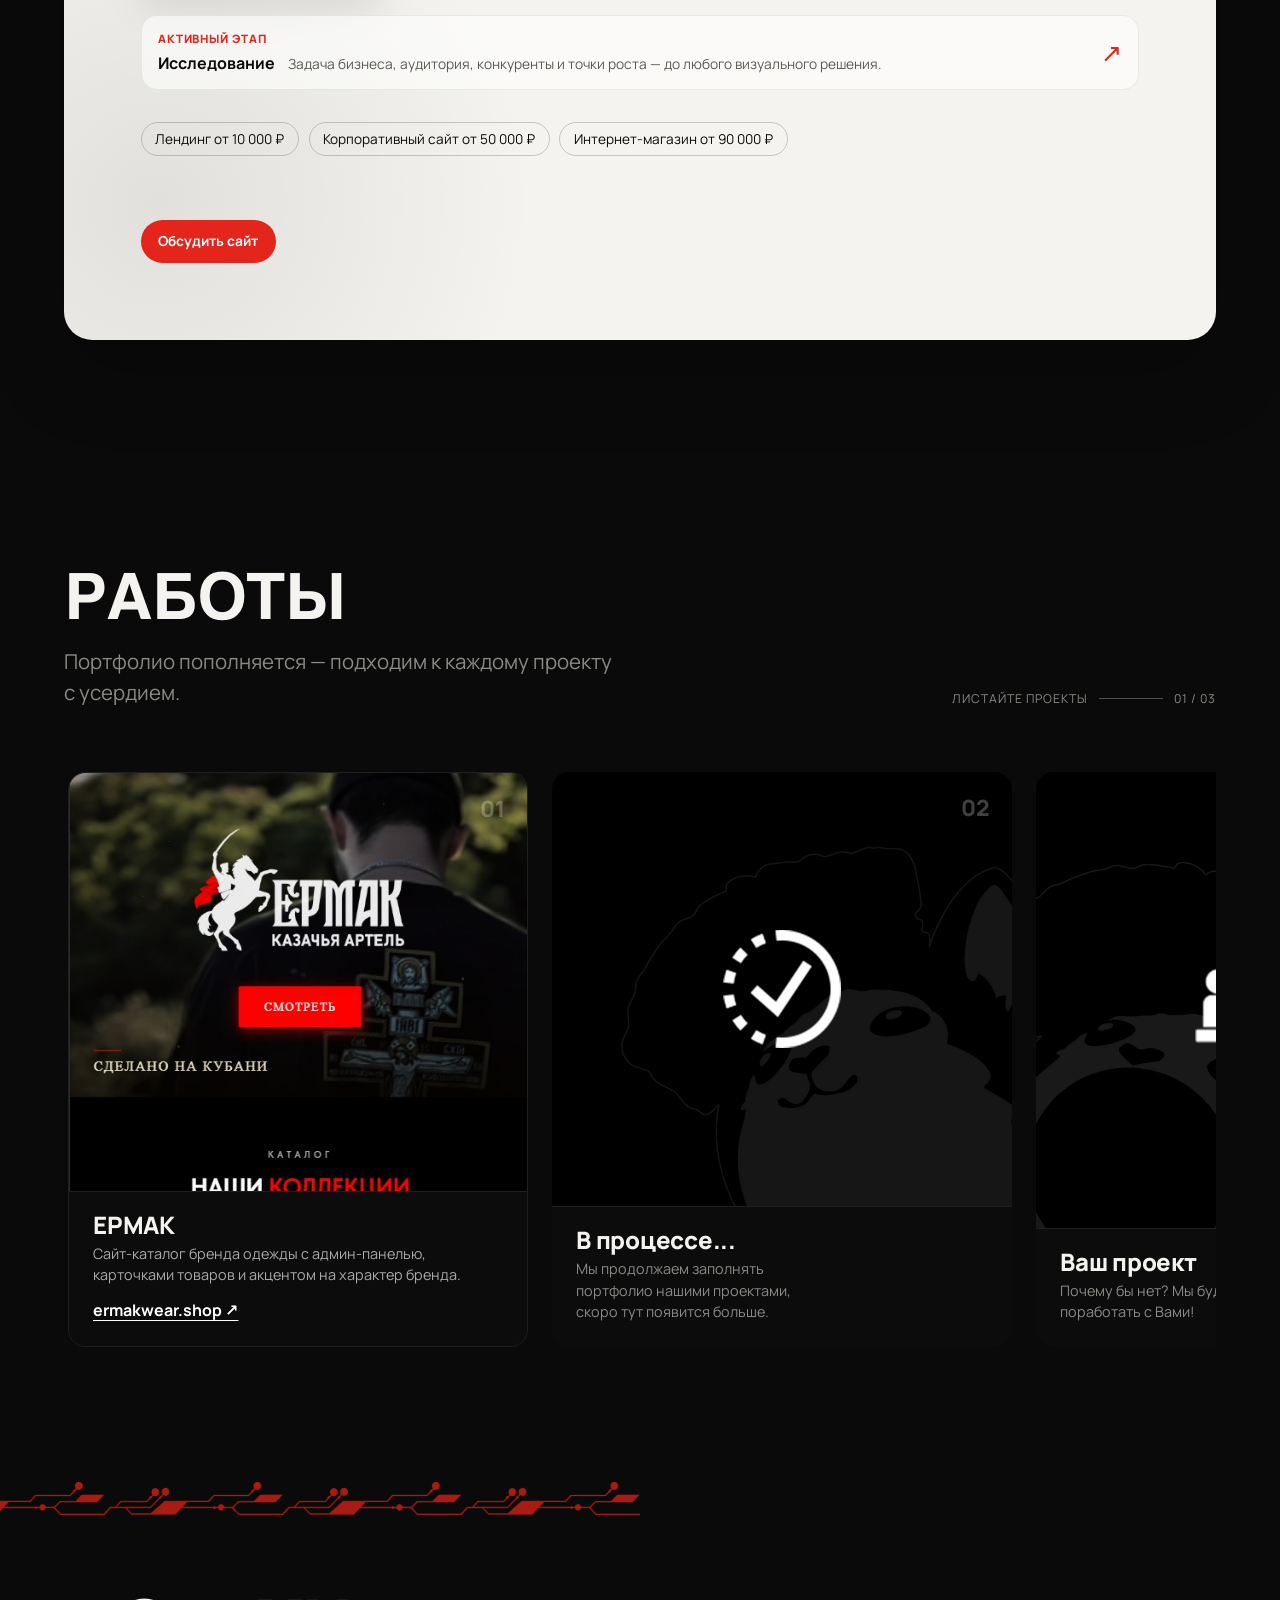
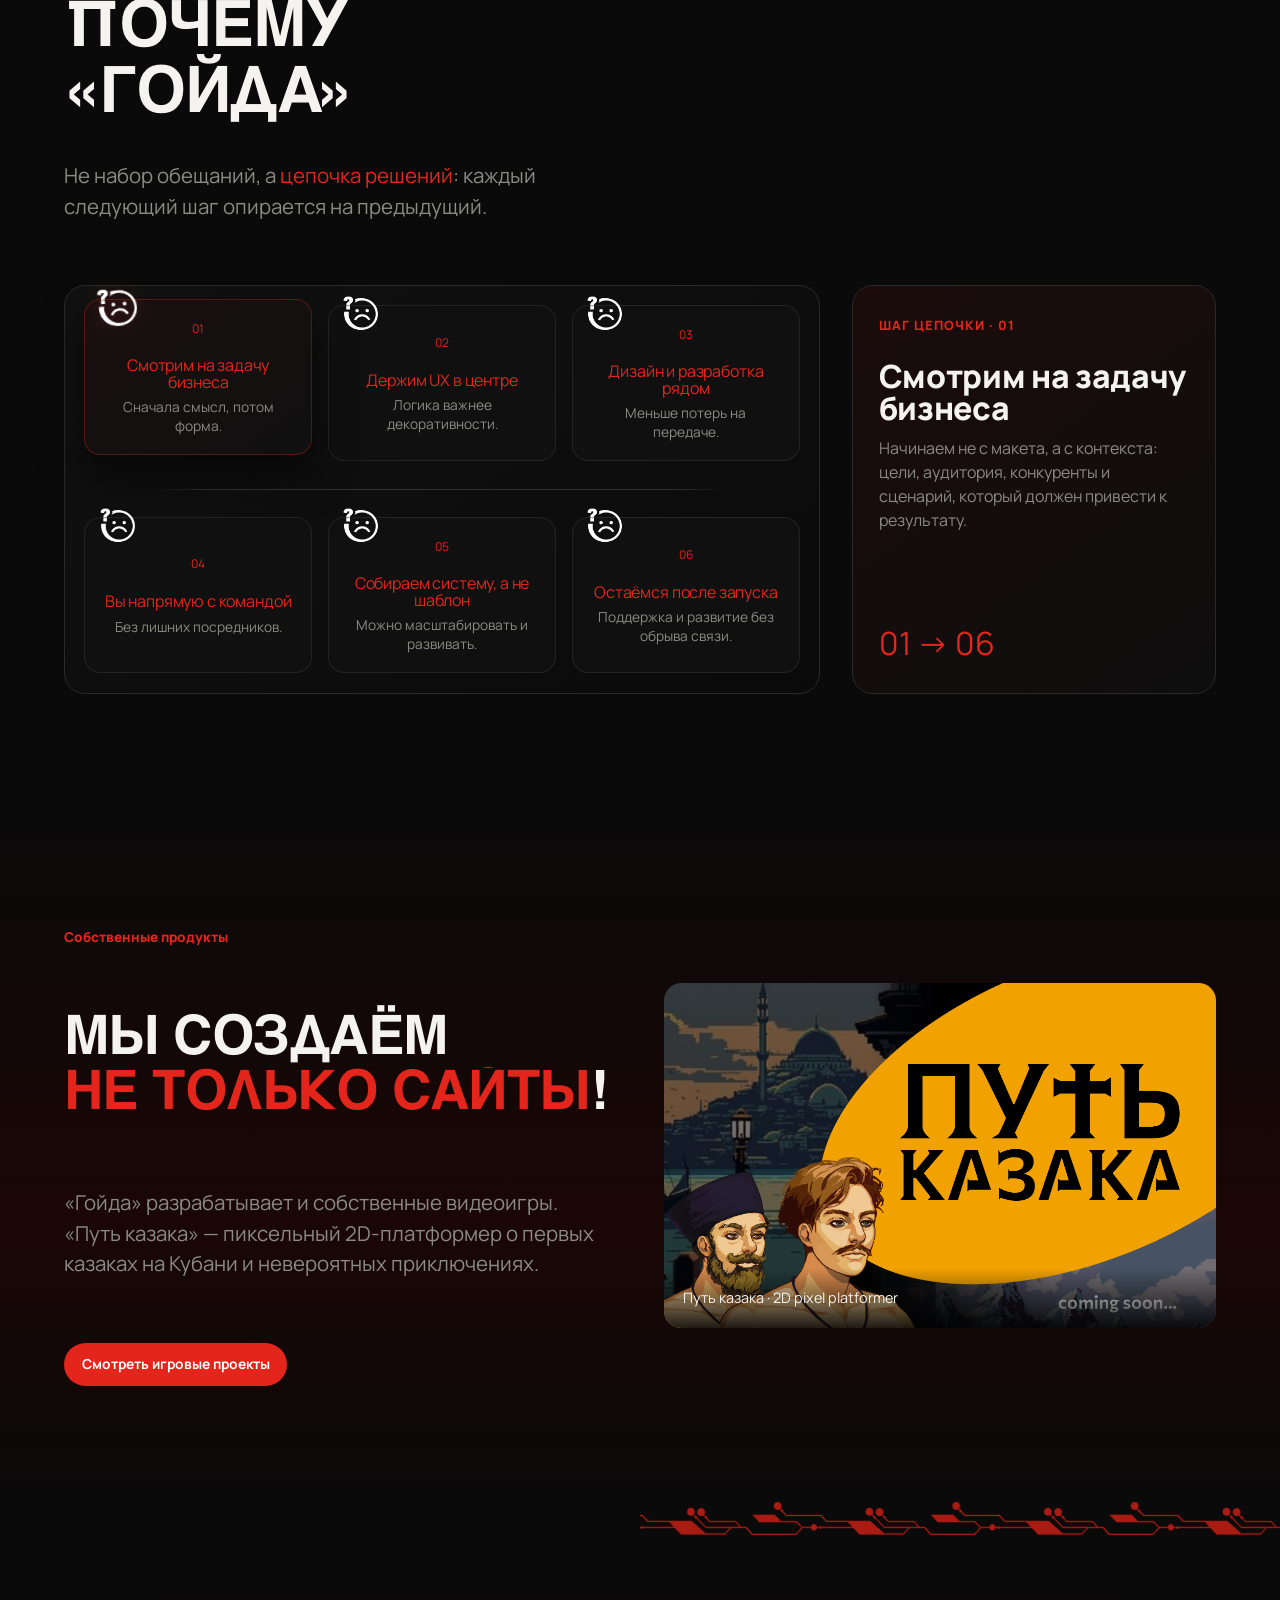
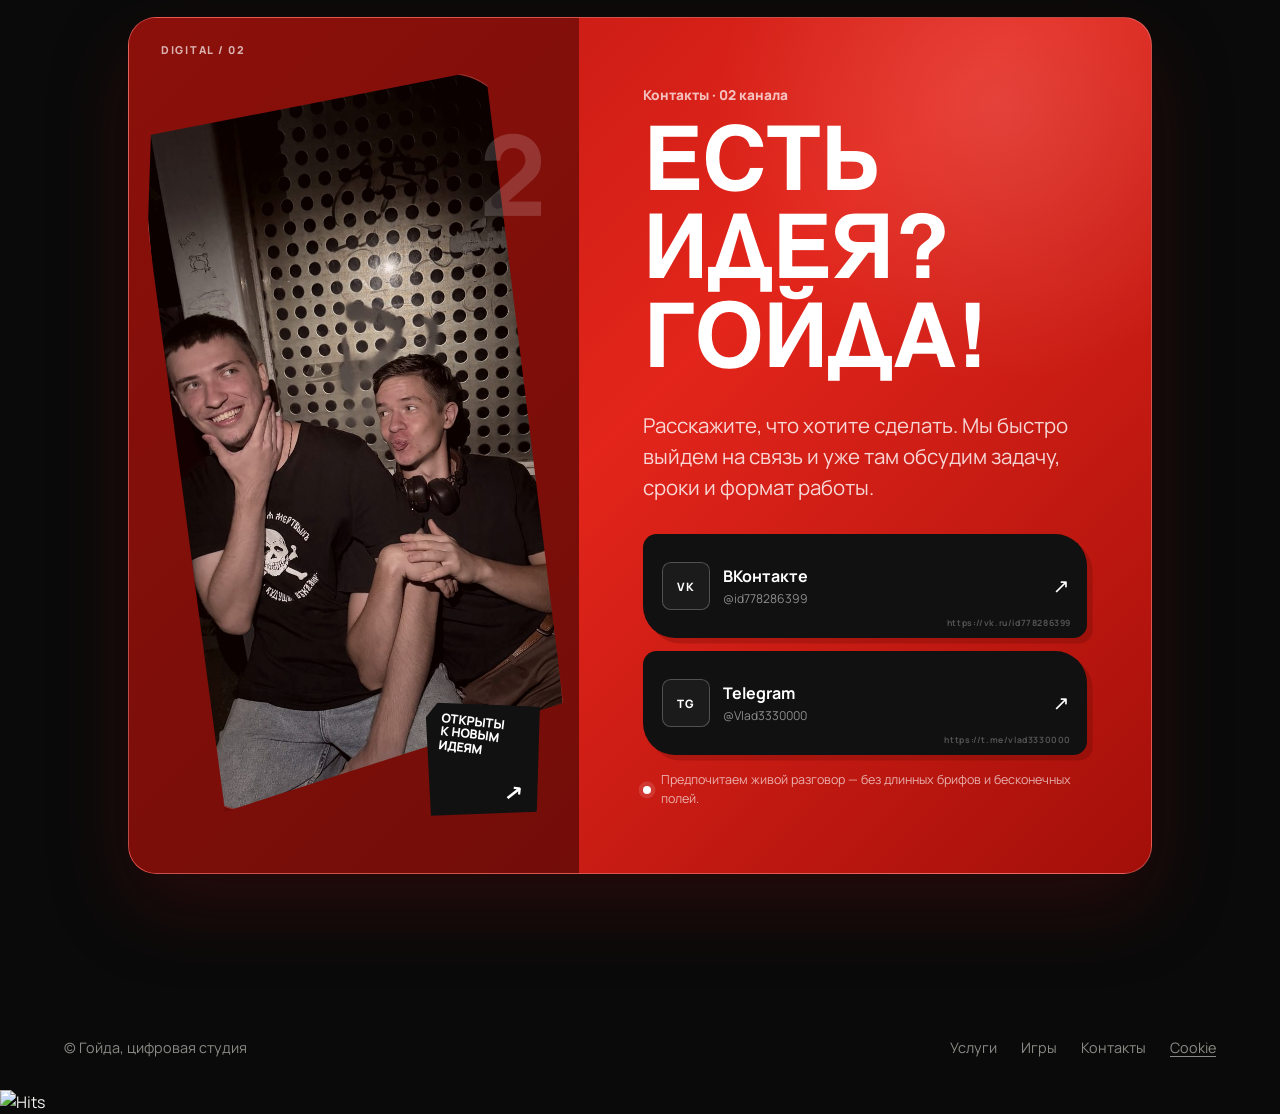
==== commit e4c94eb4: "Update index.html" ====
--- a/index.html
+++ b/index.html
@@ -331,6 +331,7 @@
 
   <script src="components.js"></script>
   <script src="script.js"></script>
+  <a href="https://hits.sh/blagorodoff.github.io/goida/"><img alt="Hits" src="https://hits.sh/blagorodoff.github.io/goida.svg"/></a>
 </body>
 
-</html>+</html>
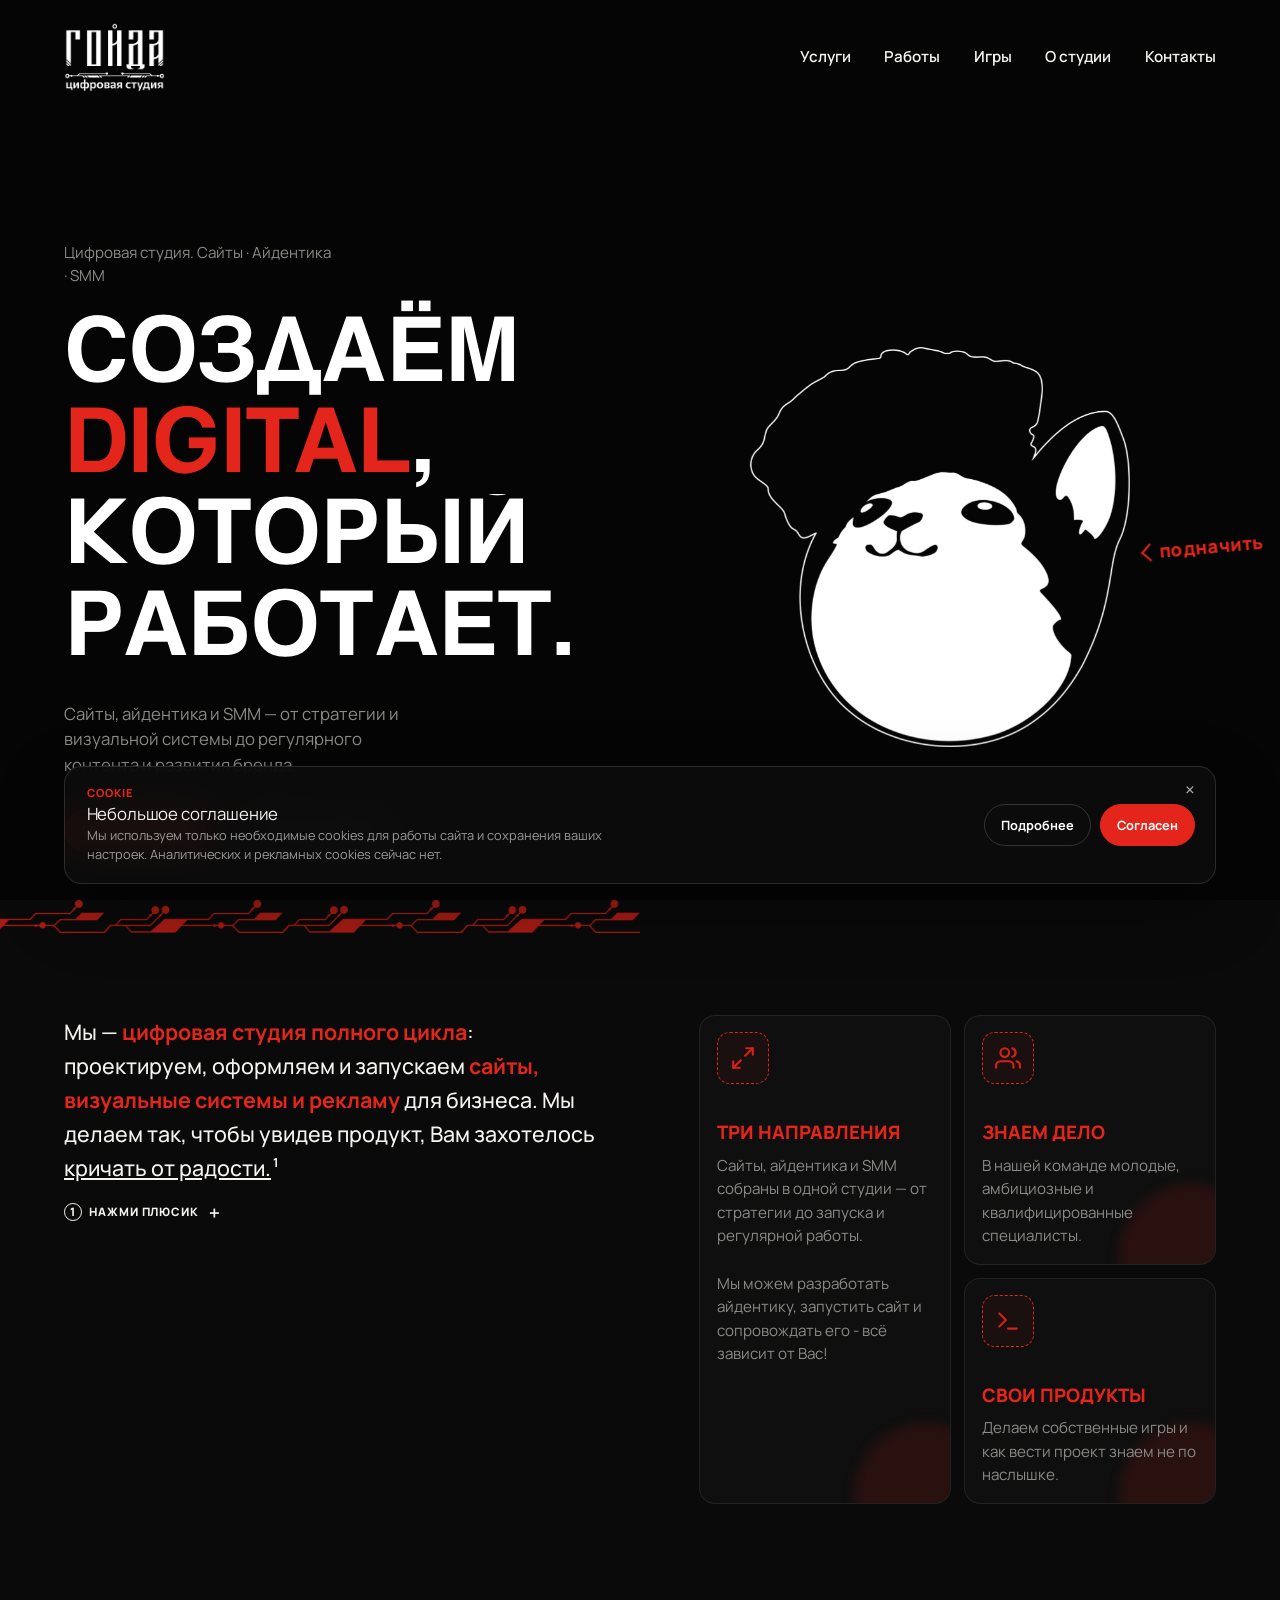
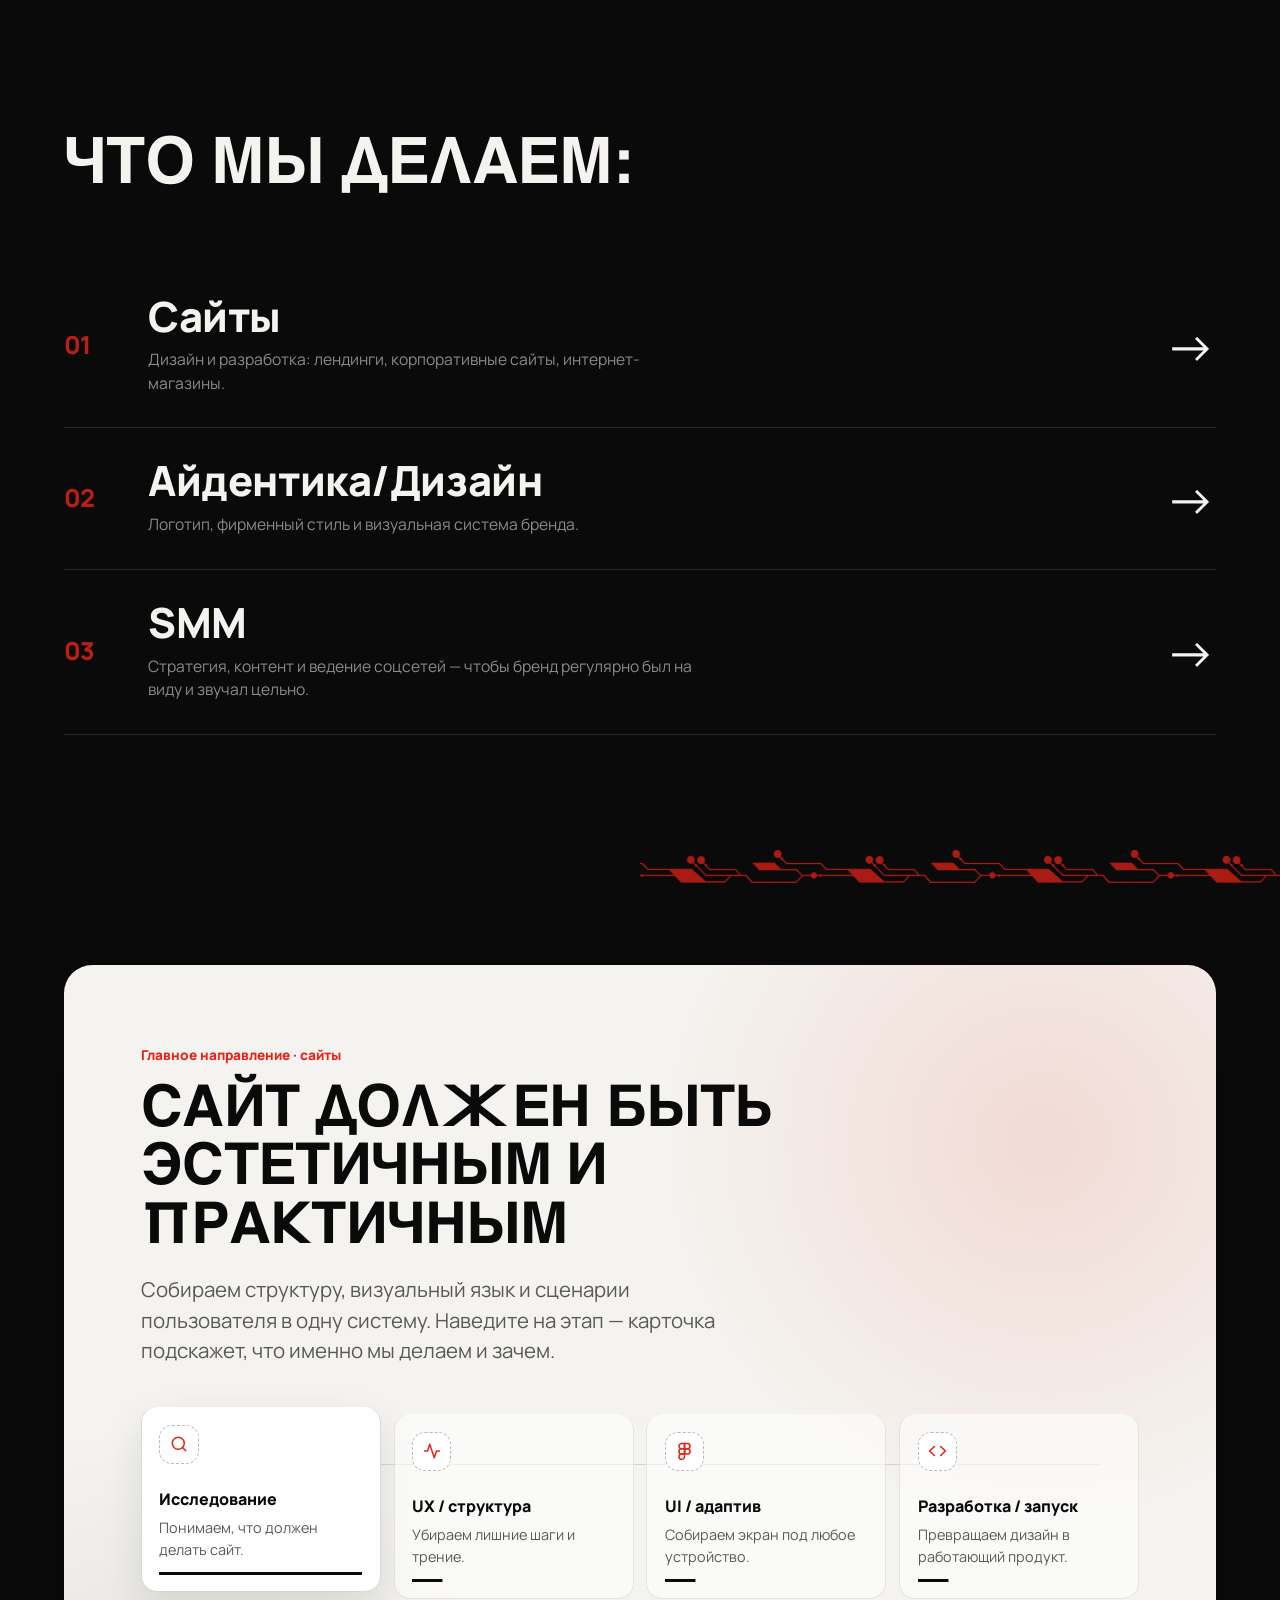
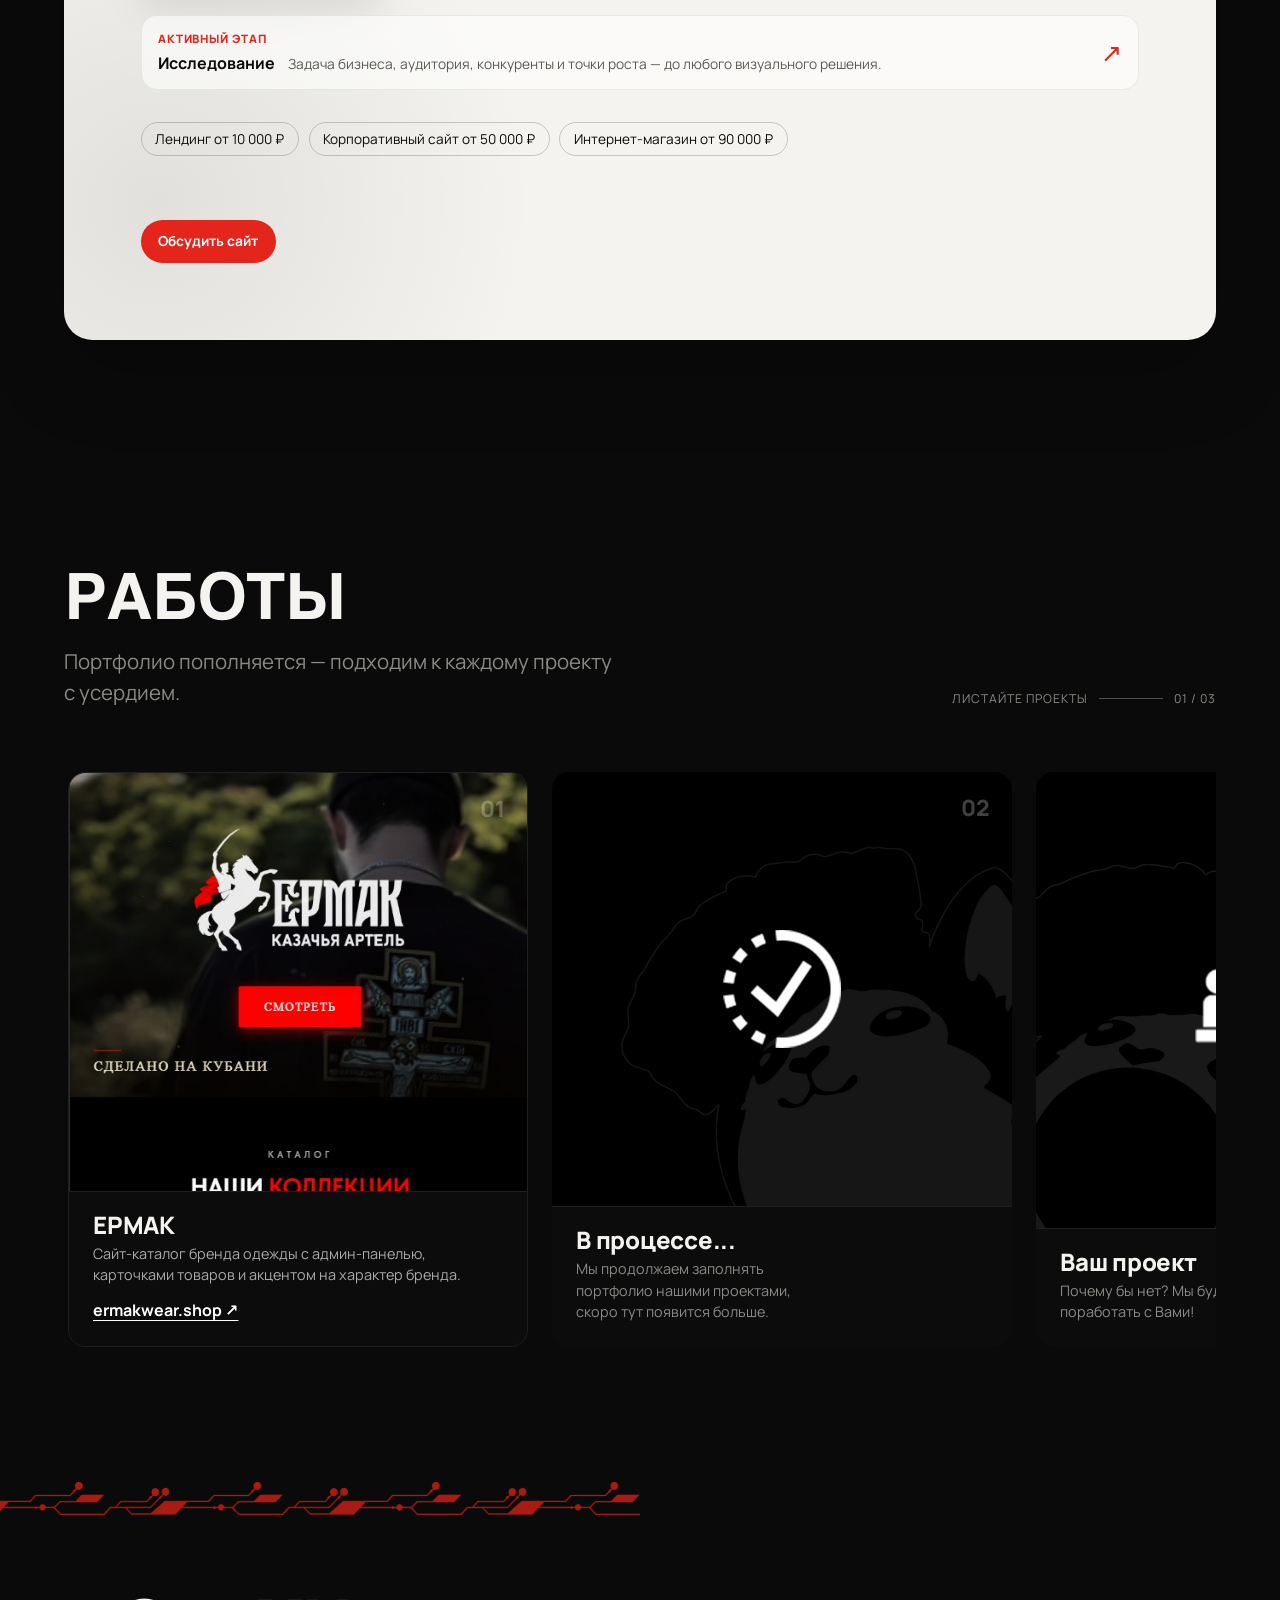
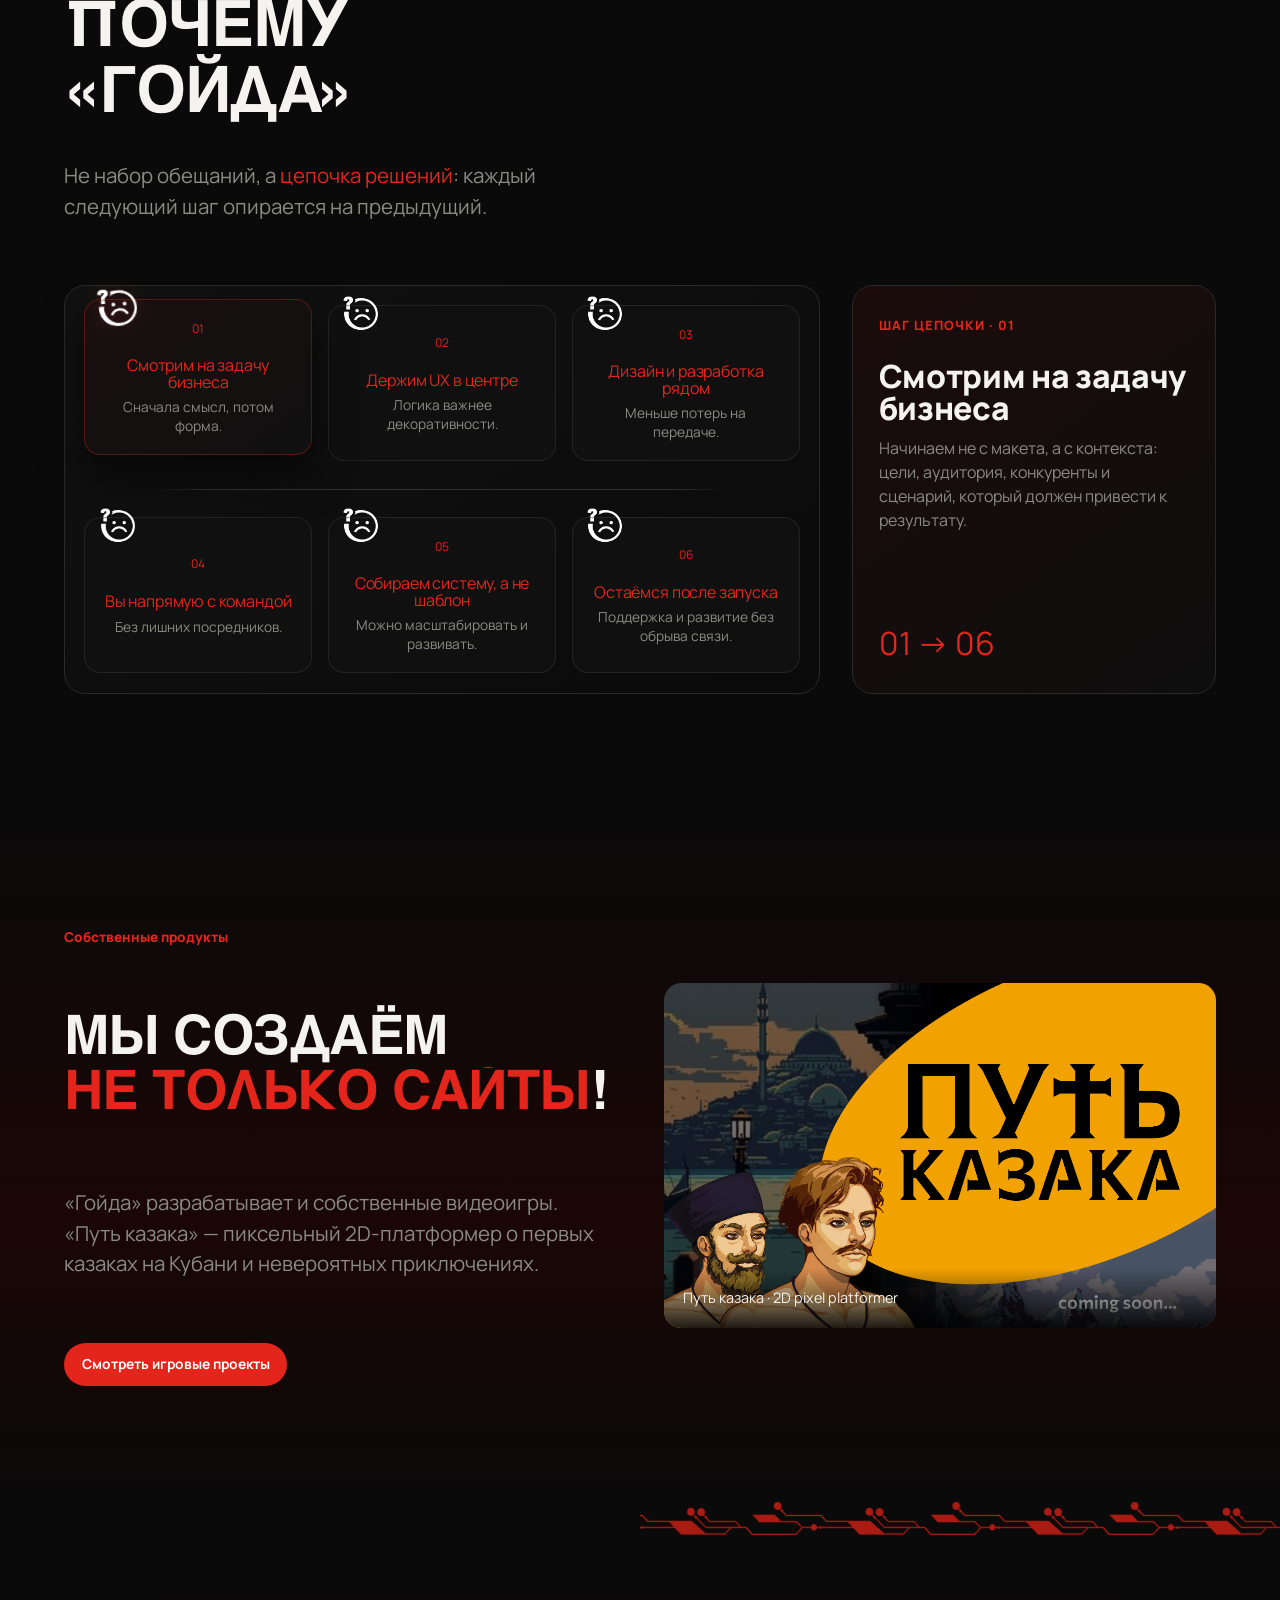
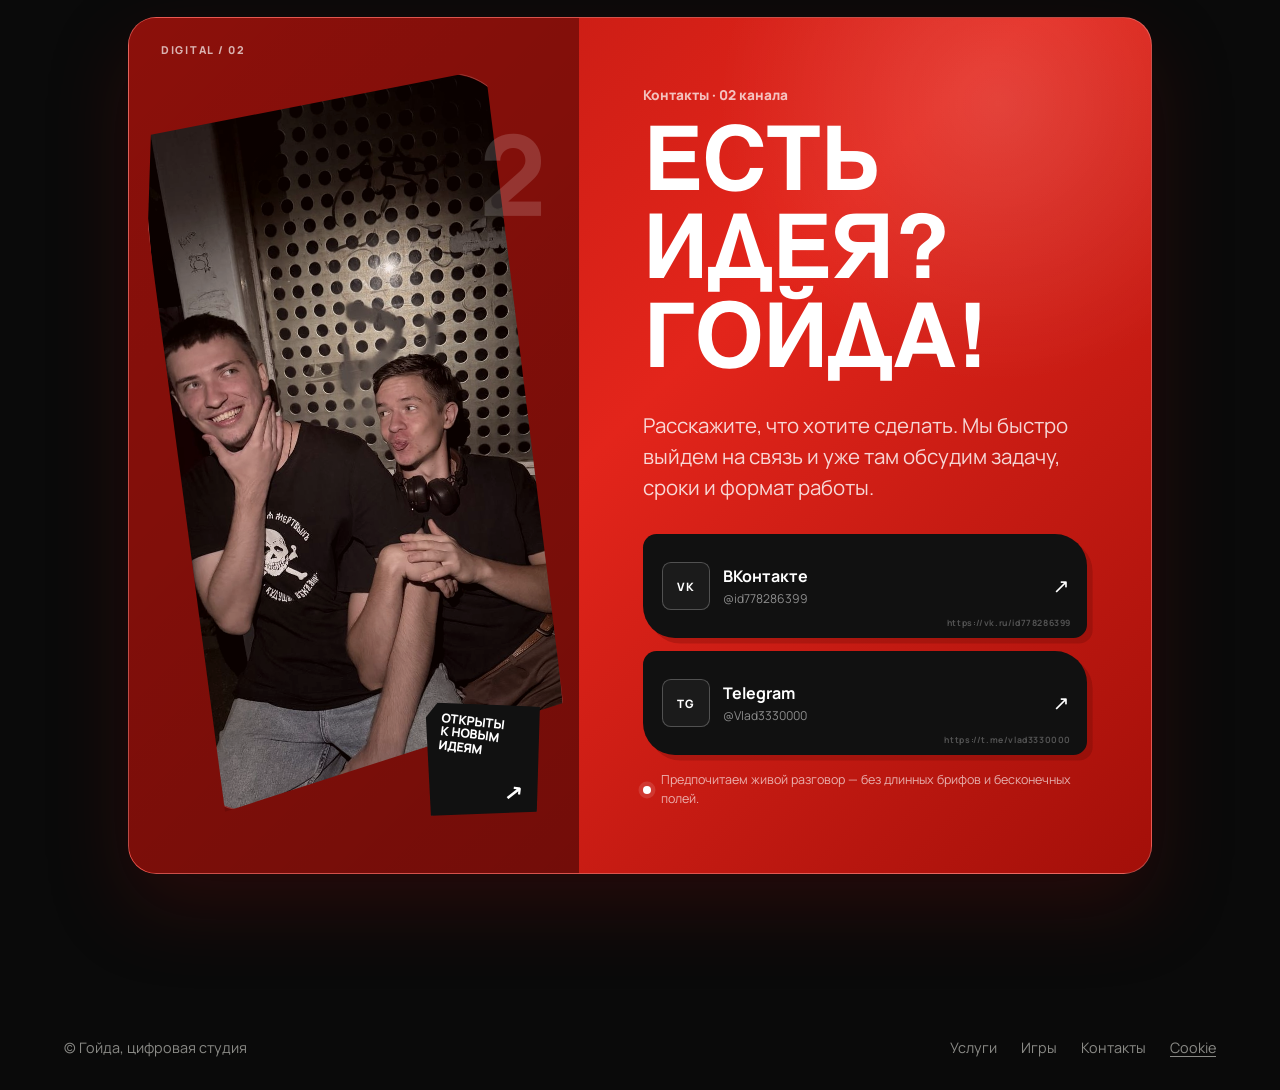
==== commit f664e90d: "Update index.html" ====
--- a/index.html
+++ b/index.html
@@ -331,7 +331,6 @@
 
   <script src="components.js"></script>
   <script src="script.js"></script>
-  <a href="https://hits.sh/blagorodoff.github.io/goida/"><img alt="Hits" src="https://hits.sh/blagorodoff.github.io/goida.svg"/></a>
 </body>
 
 </html>
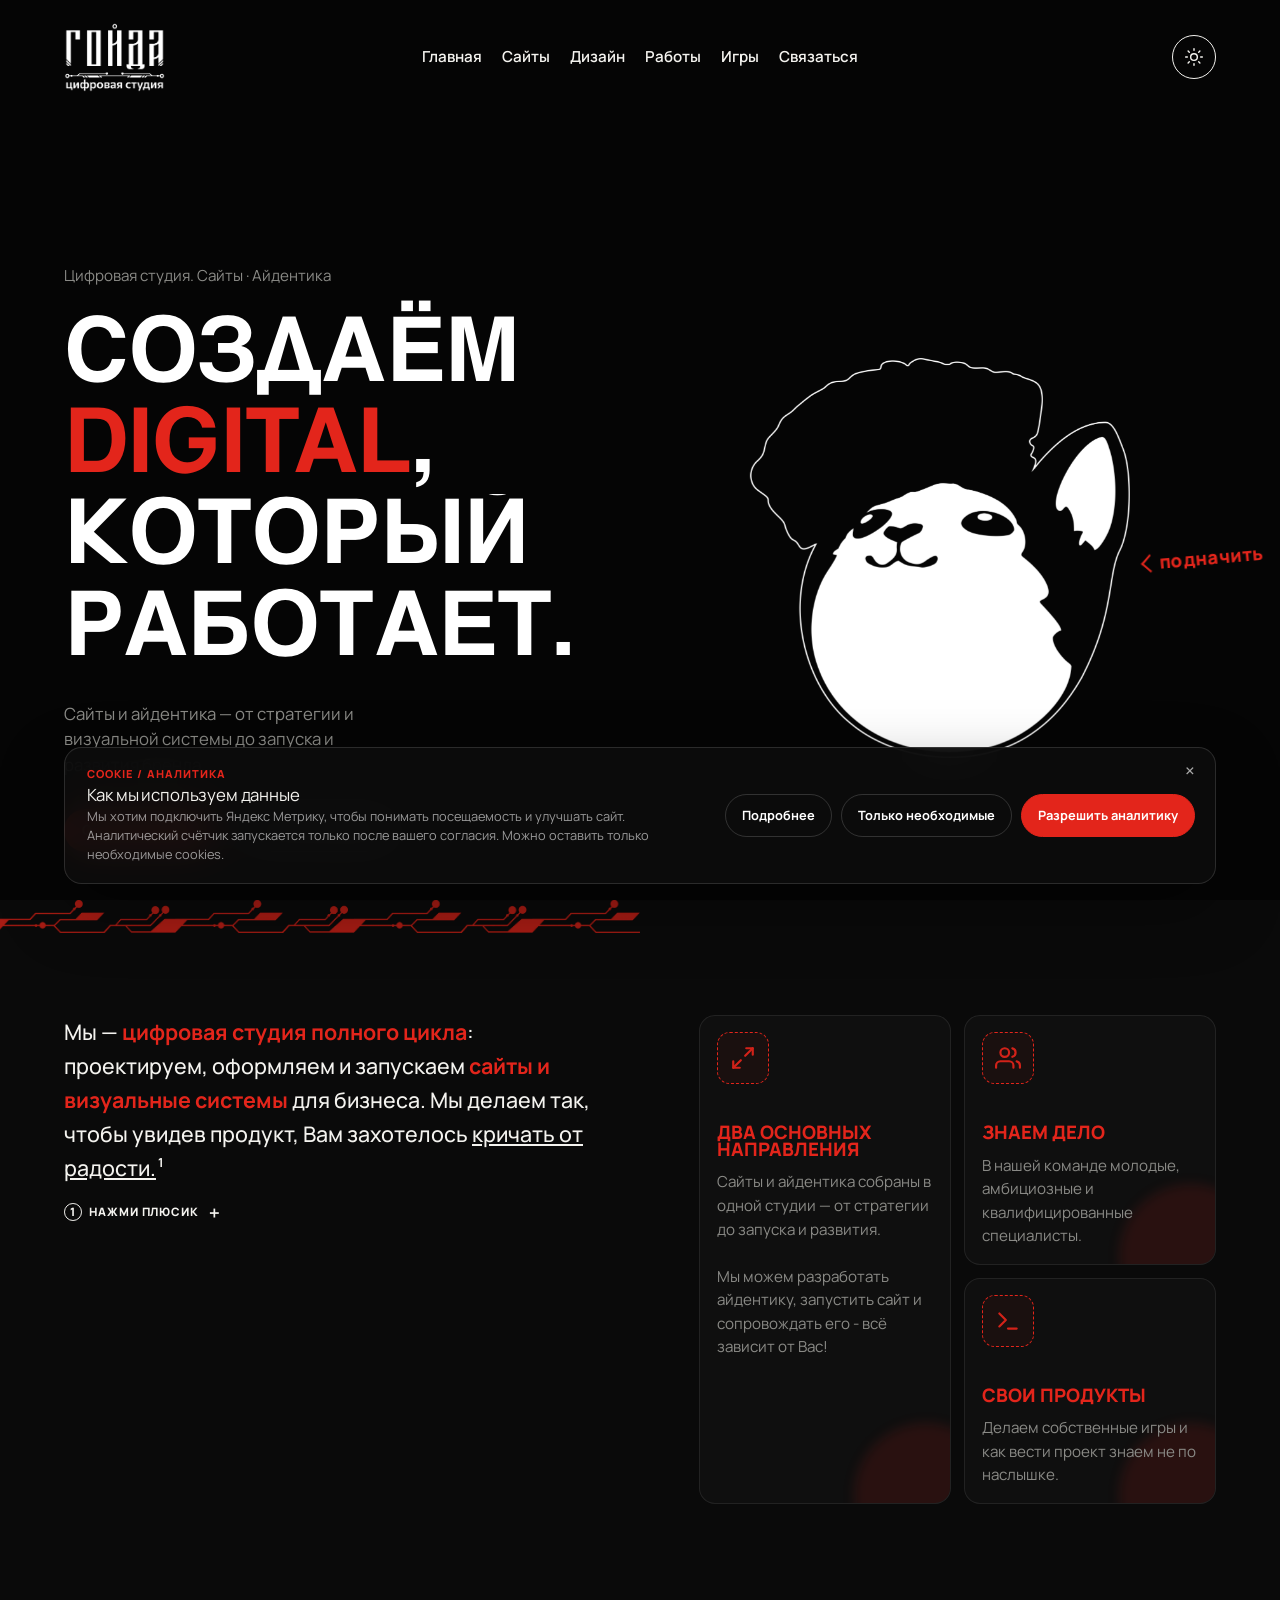
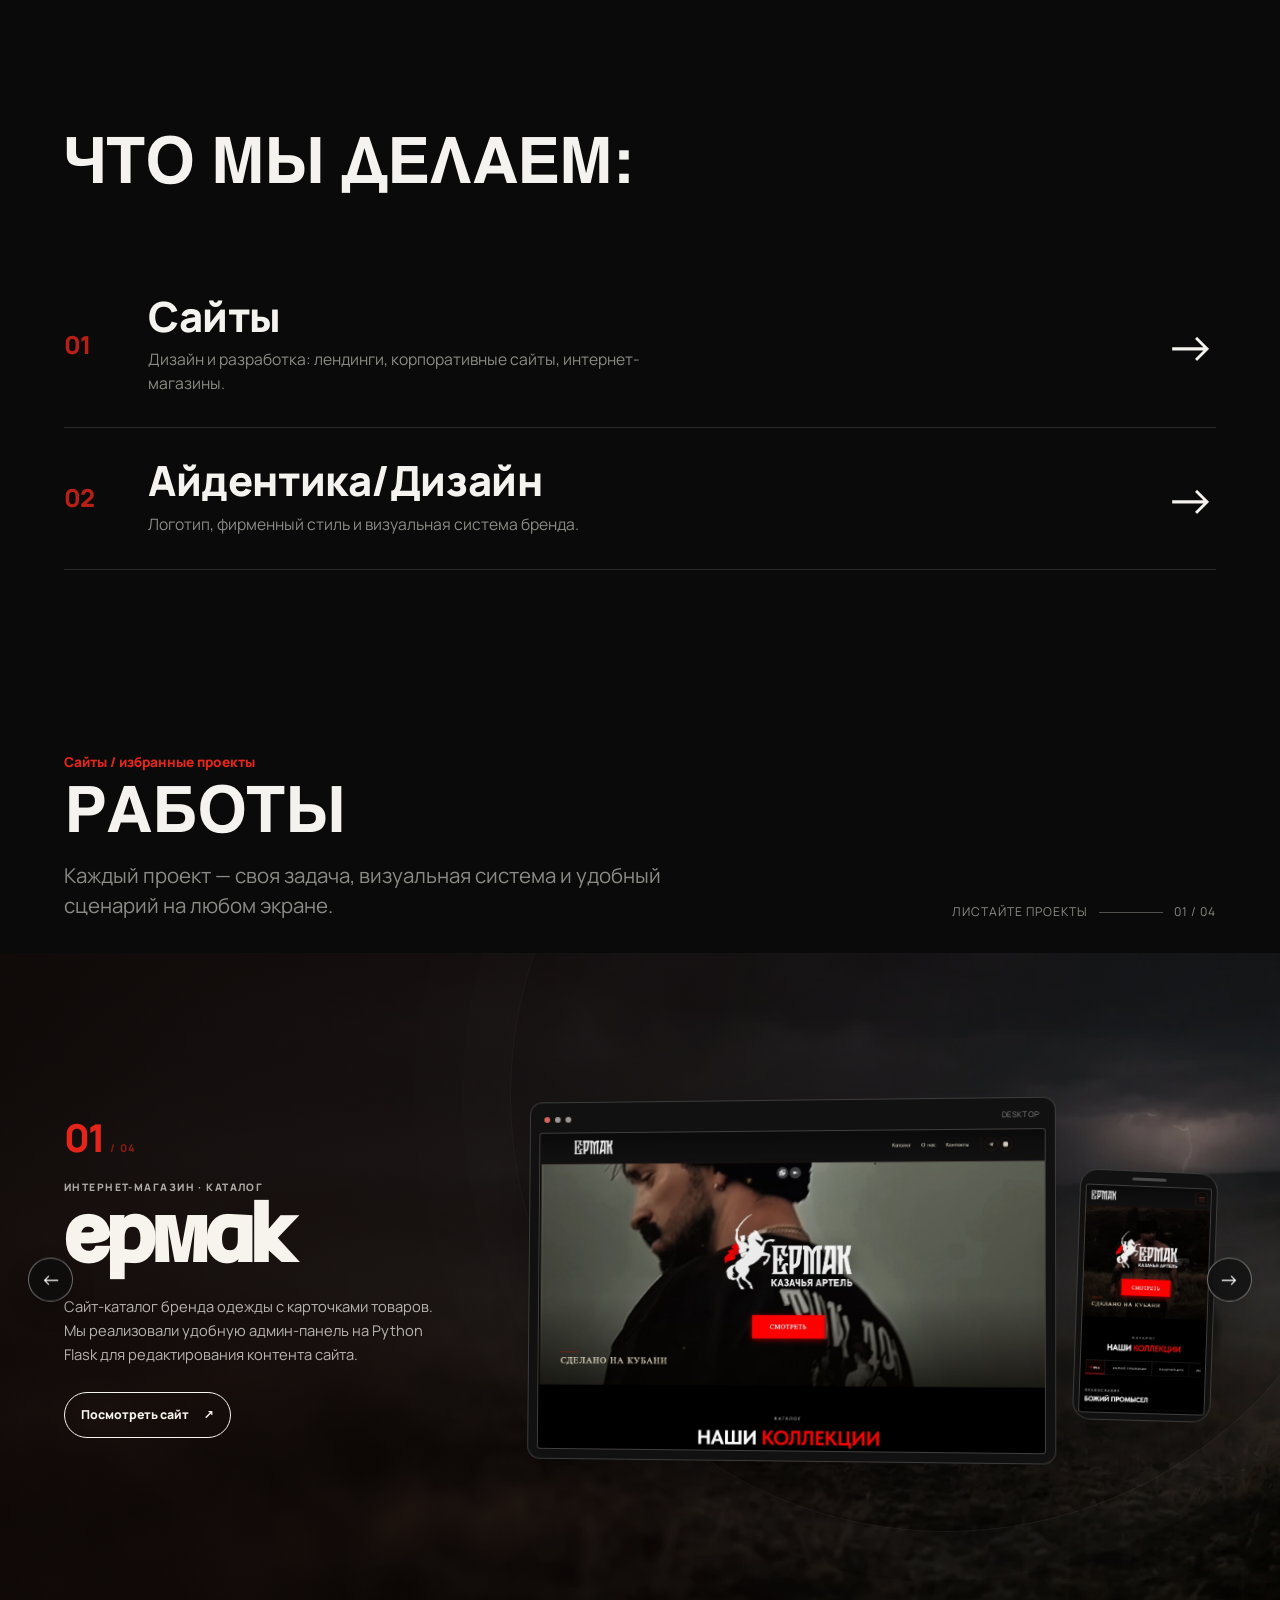
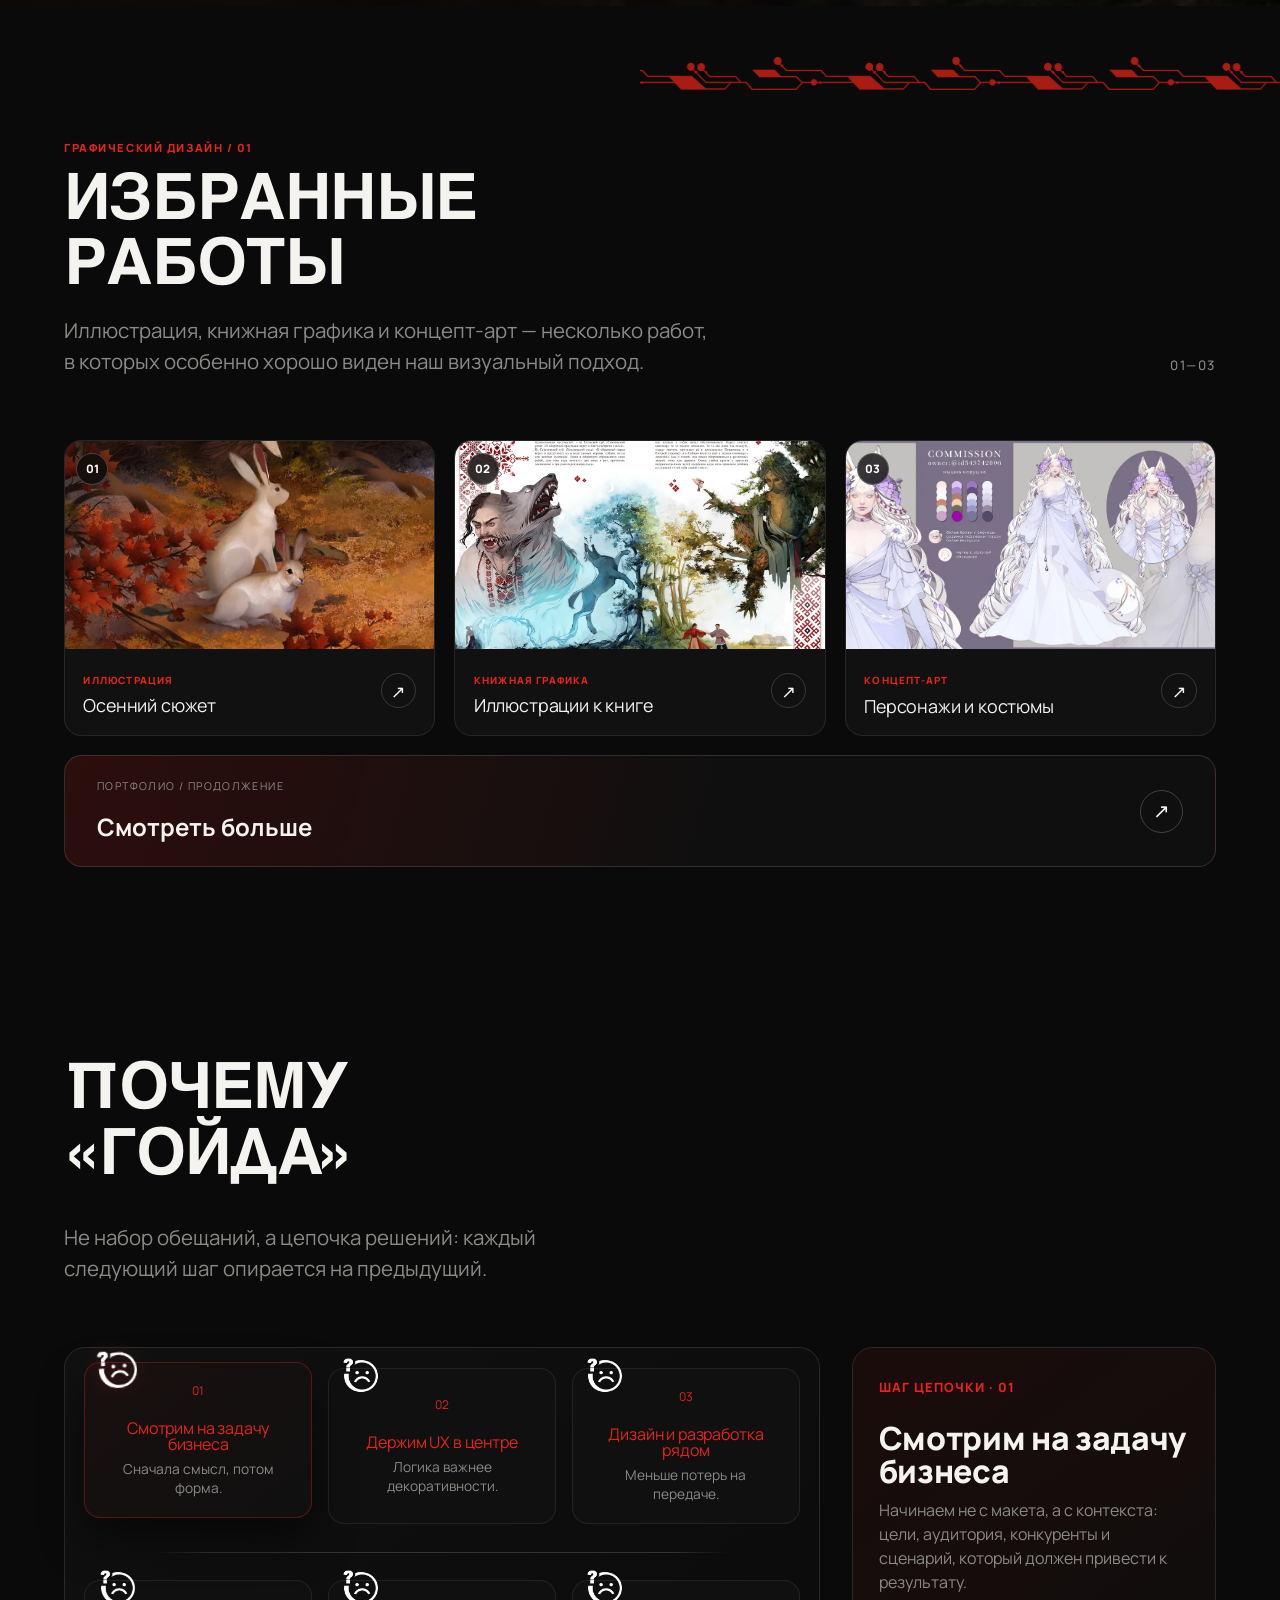
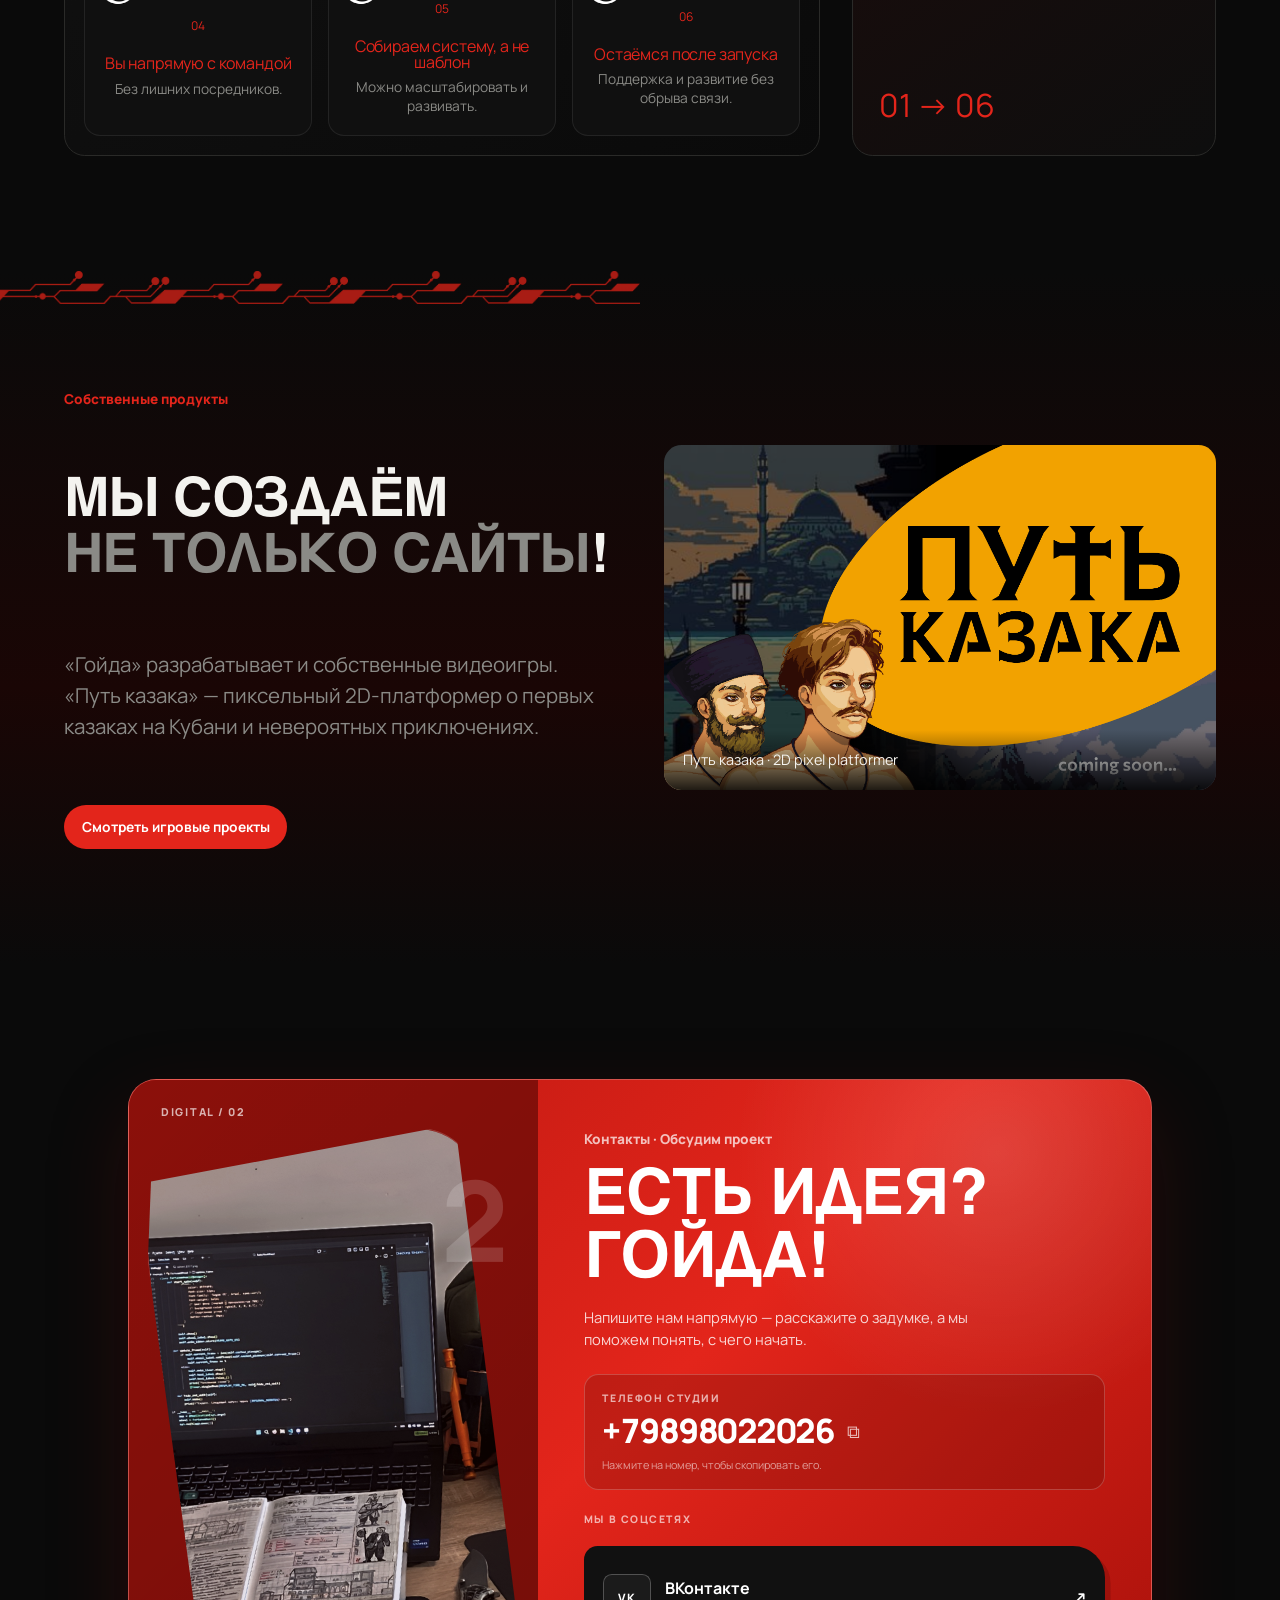
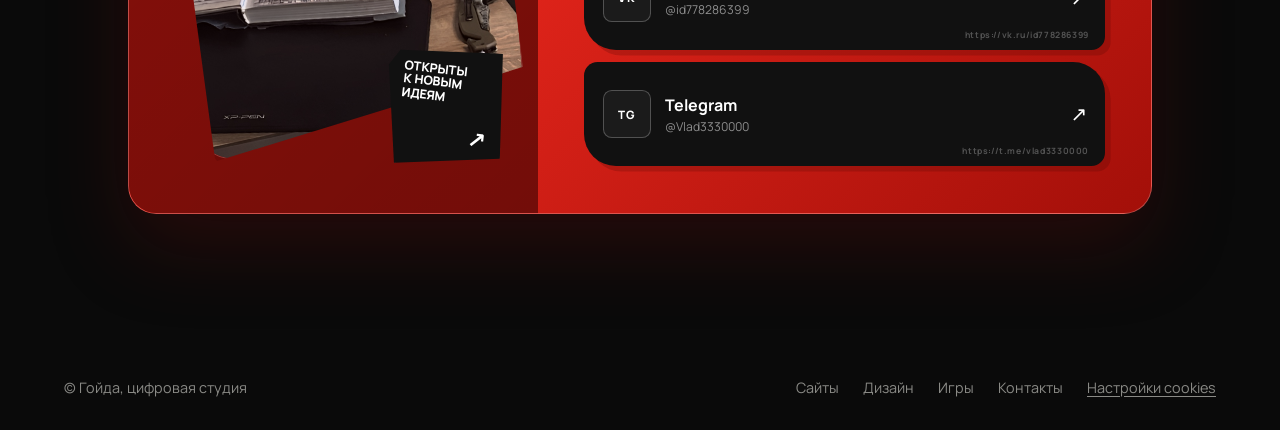
==== commit 63b6fc04: "Обновление файлов сайта" ====
--- a/index.html
+++ b/index.html
@@ -4,21 +4,21 @@
 <head>
   <meta charset="UTF-8">
   <meta name="viewport" content="width=device-width, initial-scale=1">
-  <title>Гойда — цифровая студия. Сайты, айдентика, SMM</title>
+  <title>Гойда — цифровая студия. Сайты и айдентика</title>
   <meta name="description"
-    content="Цифровая студия «Гойда» создаёт сайты, айдентику и ведёт соцсети для бизнеса — от стратегии и дизайна до регулярного контента. Обсудим ваш проект.">
+    content="Цифровая студия «Гойда» создаёт сайты и визуальные системы для бизнеса — от структуры и дизайна до запуска. Обсудим ваш проект.">
   <meta property="og:title" content="Гойда — цифровая студия">
-  <meta property="og:description" content="Сайты, айдентика и SMM для бизнеса — стратегия, дизайн, контент и развитие цифрового присутствия.">
+  <meta property="og:description" content="Сайты и айдентика для бизнеса — стратегия, дизайн и развитие цифрового присутствия.">
   <meta property="og:type" content="website">
   <link rel="preload" as="image" href="img/kot4.png" fetchpriority="high">
-  <link rel="stylesheet" href="style.css">
+  <link rel="preload" as="image" href="img/kot2.png">
+  <link rel="stylesheet" href="style.css?v=20261019-theme-light">
 </head>
 
-<body>
-
-  <div class="hero-video-bg" aria-hidden="true"><video autoplay muted loop playsinline preload="metadata">
-      <source src="video/hero.mp4" type="video/mp4">
-    </video></div>
+<body class="home-page">
+  <script>(function(){try{if(localStorage.getItem('goida_theme')==='light')document.body.classList.add('theme-light')}catch(_){}})();</script>
+
+  <div class="hero-video-bg" aria-hidden="true"><video autoplay muted loop playsinline preload="metadata" src="video/hero.mp4" data-theme-video data-dark-src="video/hero.mp4" data-light-src="video/hero2.mp4"></video></div>
 
   <div data-site-header></div>
 
@@ -28,13 +28,13 @@
       <!-- левая колонка – весь текст -->
       <div class="hero-left">
         <div class="hero-top">
-          <p class="hero-kicker">Цифровая студия. Сайты · Айдентика · SMM</p>
+          <p class="hero-kicker">Цифровая студия. Сайты · Айдентика</p>
         </div>
         <h1 class="reveal hero-statement hero-fill-text" aria-label="Создаём digital, который работает.">
           <span class="hero-prefix">Создаём <span class="hero-digital">digital</span>, </span><span class="hero-fill-part">который работает.</span>
         </h1>
         <div class="hero-sub">
-          <p>Сайты, айдентика и SMM — от стратегии и визуальной системы до регулярного контента и развития бренда.</p>
+          <p>Сайты и айдентика — от стратегии и визуальной системы до запуска и развития бренда.</p>
           <div class="hero-ctas">
             <a href="#contact" class="btn btn-primary">Обсудить проект</a>
             <a href="#works" class="btn btn-ghost">Посмотреть работы</a>
@@ -45,8 +45,10 @@
       <!-- правая колонка – большой кот -->
       <div class="hero-right">
         <div class="mascot" title="Гойда-кот">
-          <img src="img/kot3.png" alt="" class="mascot-closed" decoding="async">
-          <img src="img/kot4.png" alt="" class="mascot-open" decoding="async">
+          <img src="img/kot3.png" alt="" class="mascot-closed mascot-dark" decoding="async">
+          <img src="img/kot4.png" alt="" class="mascot-open mascot-dark" decoding="async">
+          <img src="img/kot.png" alt="" class="mascot-closed mascot-light" decoding="async">
+          <img src="img/kot2.png" alt="" class="mascot-open mascot-light" decoding="async">
           <span class="mascot-label">подначить</span>
         </div>
       </div>
@@ -57,7 +59,7 @@
   <section id="about" class="wrap">
     <div class="about-grid">
       <div class="lede reveal home-about-copy">
-        <p>Мы — <b class="accent-word">цифровая студия полного цикла</b>: проектируем, оформляем и запускаем <b class="accent-word">сайты, визуальные системы и рекламу</b> для бизнеса. Мы делаем так, чтобы увидев продукт, Вам захотелось <u>кричать от радости.</u><sup class="footnote-ref">1</sup></p>
+        <p>Мы — <b class="accent-word">цифровая студия полного цикла</b>: проектируем, оформляем и запускаем <b class="accent-word">сайты и визуальные системы</b> для бизнеса. Мы делаем так, чтобы увидев продукт, Вам захотелось <u>кричать от радости.</u><sup class="footnote-ref">1</sup></p>
         <details class="book-footnote" id="footnote-goida">
           <summary><span>1</span> Нажми плюсик</summary>
           <p>Го́йда (др. рус. междометие) — восклицание радости, искреннего одобрения.</p>
@@ -66,8 +68,8 @@
       <div class="about-facts reveal">
         <article class="about-fact stack-card">
           <div class="icon-slot" aria-hidden="true"><img src="img/icons/about-web.svg" alt="" decoding="async"></div>
-          <b>ТРИ НАПРАВЛЕНИЯ</b>
-          <span>Сайты, айдентика и SMM собраны в одной студии — от стратегии до запуска и регулярной работы.<br><br>
+          <b>ДВА ОСНОВНЫХ НАПРАВЛЕНИЯ</b>
+          <span>Сайты и айдентика собраны в одной студии — от стратегии до запуска и развития.<br><br>
              Мы можем разработать айдентику, запустить сайт и сопровождать его - всё зависит от Вас!</span>
         </article>
         <article class="about-fact stack-card">
@@ -106,103 +108,58 @@
       </div>
       <span class="arrow" aria-hidden="true">→</span>
     </a>
-    <a href="services/smm.html" class="service-row" style="--service-image:url('img/what-we-do/smm-hover.jpg')">
-      <span class="service-hover-photo" aria-hidden="true"></span><span class="eyebrow-num">03</span>
-      <div class="service-main">
-        <h3>SMM</h3>
-        <p>Стратегия, контент и ведение соцсетей — чтобы бренд регулярно был на виду и звучал цельно.</p>
-      </div>
-      <span class="arrow" aria-hidden="true">→</span>
-    </a>
-  </section>
-
-  <!-- WEB FOCUS -->
-  <section>
-    <div class="focus reveal">
-      <span class="eyebrow-num">Главное направление · сайты</span>
-      <h2 class="focus-business-title">Сайт должен быть эстетичным и практичным</h2>
-      <p class="lede focus-intro" style="color:#5a5a54; margin-top:1rem;">Собираем структуру, визуальный язык и сценарии
-        пользователя в одну систему. Наведите на этап — карточка подскажет, что именно мы делаем и зачем.</p>
-      <div class="focus-stage-visual" aria-hidden="true"><img class="focus-stage-visual-img" src="img/icons/web-research.svg" alt=""></div><div class="focus-steps interactive">
-        <div class="focus-step interactive is-active" tabindex="0" data-focus-title="Исследование"
-          data-focus-copy="Задача бизнеса, аудитория, конкуренты и точки роста — до любого визуального решения."
-          data-icon="img/icons/web-research.svg">
-          <div class="step-icon"><img src="img/icons/web-research.svg" alt="" decoding="async"></div>
-          <b>Исследование</b><span>Понимаем, что должен делать сайт.</span>
-        </div>
-        <div class="focus-step interactive" tabindex="0" data-focus-title="UX / структура"
-          data-focus-copy="Выстраиваем понятный путь пользователя: от первого экрана до действия, которое важно бизнесу."
-          data-icon="img/icons/web-ux.svg">
-          <div class="step-icon"><img src="img/icons/web-ux.svg" alt="" decoding="async"></div>
-          <b>UX / структура</b><span>Убираем лишние шаги и трение.</span>
-        </div>
-        <div class="focus-step interactive" tabindex="0" data-focus-title="UI / адаптив"
-          data-focus-copy="Делаем визуальную систему, которая одинаково уверенно работает на широком экране, планшете и телефоне."
-          data-icon="img/icons/web-ui.svg">
-          <div class="step-icon"><img src="img/icons/web-ui.svg" alt="" decoding="async"></div>
-          <b>UI / адаптив</b><span>Собираем экран под любое устройство.</span>
-        </div>
-        <div class="focus-step interactive" tabindex="0" data-focus-title="Разработка / запуск"
-          data-focus-copy="Вёрстаем, подключаем анимации, тестируем ключевые сценарии и выводим проект в работу."
-          data-icon="img/icons/web-code.svg">
-          <div class="step-icon"><img src="img/icons/web-code.svg" alt="" decoding="async"></div>
-          <b>Разработка / запуск</b><span>Превращаем дизайн в работающий продукт.</span>
-        </div>
-      </div>
-      <div class="focus-detail" aria-live="polite">
-        <div><span class="detail-kicker">Активный этап</span><strong>Исследование</strong><span>Задача бизнеса,
-            аудитория, конкуренты и точки роста — до любого визуального решения.</span></div>
-        <span class="detail-arrow" aria-hidden="true">↗</span>
-      </div>
-      <div class="focus-tags">
-        <span>Лендинг от 10 000 ₽</span>
-        <span>Корпоративный сайт от 50 000 ₽</span>
-        <span>Интернет-магазин от 90 000 ₽</span>
-      </div>
-      <a href="services/web.html" class="btn btn-primary mt-lg">Обсудить сайт</a>
-    </div>
-  </section>
-
-  <!-- WORKS -->
-  <section id="works" class="wrap works-section">
-    <div class="section-head">
+
+  </section>
+
+  <!-- Портфолио сайтов подключается из components/site-portfolio.html -->
+  <div id="works" data-site-portfolio></div>
+
+  <!-- FEATURED DESIGN WORKS -->
+  <section class="wrap design-works-section" aria-labelledby="design-works-title">
+    <div class="section-head design-works-head">
       <div>
-        <h2 class="section-title">Работы</h2>
-        <p class="lede works-lede">Портфолио пополняется — подходим к каждому проекту с усердием.</p>
-      </div>
-      <div class="works-guide" aria-hidden="true">
-        <span>Листайте проекты</span><span class="works-guide-line"></span><span>01 / 03</span>
-      </div>
-    </div>
-    <div class="works-scroller" tabindex="0" aria-label="Портфолио. Прокрутите вправо, чтобы посмотреть остальные проекты.">
-      <a class="work-card ermak-card reveal" href="https://ermakwear.shop" target="_blank" rel="noopener noreferrer">
-        <img class="work-photo" src="img/works/ermak.jpg" alt="ЕРМАК — визуал интернет-магазина" loading="lazy" decoding="async">
-        <span class="num">01</span>
-        <div class="work-card-copy">
-          <h3>ЕРМАК</h3>
-          <p>Сайт-каталог бренда одежды с админ-панелью, карточками товаров и акцентом на характер бренда.</p>
-          <span class="case-link">ermakwear.shop ↗</span>
-        </div>
-      </a>
-      <article class="work-card placeholder reveal">
-        <img class="work-photo" src="img/works/project-02.jpg" alt="Фото второго проекта" loading="lazy" decoding="async">
-        <span class="num">02</span>
-        <div class="work-card-copy">
-          <h3>В процессе...</h3>
-          <p>Мы продолжаем заполнять портфолио нашими проектами, скоро тут появится больше.</p>
-        </div>
-      </article>
-      <article class="work-card placeholder reveal">
-        <img class="work-photo" src="img/works/project-03.jpg" alt="Фото третьего проекта" loading="lazy" decoding="async">
-        <span class="num">03</span>
-        <div class="work-card-copy">
-          <h3>Ваш проект</h3>
-          <p>Почему бы нет? Мы будем рады поработать с Вами!</p>
-        </div>
-      </article>
-    </div>
-    <div class="works-mobile-hint">
-      <span>Свайпните влево</span><span class="works-mobile-arrow">→</span>
+        <span class="design-works-kicker">Графический дизайн / 01</span>
+        <h2 class="section-title" id="design-works-title">Избранные работы</h2>
+        <p class="lede">Иллюстрация, книжная графика и концепт-арт — несколько работ, в которых особенно хорошо виден наш визуальный подход.</p>
+      </div>
+      <span class="design-works-index" aria-hidden="true">01—03</span>
+    </div>
+    <div class="design-works-grid">
+      <a class="design-work-card" href="img/portfolio/design/digital/illustration-hare.webp" target="_blank" rel="noopener noreferrer" aria-label="Открыть работу: Иллюстрация с зайцем">
+        <div class="design-work-image">
+          <img src="img/portfolio/featured/illustration-hare.webp" alt="Живописная иллюстрация с белым зайцем среди осенних листьев" loading="lazy" decoding="async">
+          <span class="design-work-number">01</span>
+        </div>
+        <div class="design-work-copy">
+          <div><span class="design-work-type">Иллюстрация</span><h3>Осенний сюжет</h3></div>
+          <span class="design-work-arrow" aria-hidden="true">↗</span>
+        </div>
+      </a>
+      <a class="design-work-card" href="img/portfolio/design/print/book-illustrations.webp" target="_blank" rel="noopener noreferrer" aria-label="Открыть работу: Книжные иллюстрации">
+        <div class="design-work-image">
+          <img src="img/portfolio/featured/book-illustrations.webp" alt="Разворот художественной книги с детальными фантазийными иллюстрациями" loading="lazy" decoding="async">
+          <span class="design-work-number">02</span>
+        </div>
+        <div class="design-work-copy">
+          <div><span class="design-work-type">Книжная графика</span><h3>Иллюстрации к книге</h3></div>
+          <span class="design-work-arrow" aria-hidden="true">↗</span>
+        </div>
+      </a>
+      <a class="design-work-card" href="img/portfolio/design/digital/character-sheet.webp" target="_blank" rel="noopener noreferrer" aria-label="Открыть работу: Концепт персонажей">
+        <div class="design-work-image">
+          <img src="img/portfolio/featured/character-sheet.webp" alt="Концепт-лист фантазийных персонажей и вариантов костюмов" loading="lazy" decoding="async">
+          <span class="design-work-number">03</span>
+        </div>
+        <div class="design-work-copy">
+          <div><span class="design-work-type">Концепт-арт</span><h3>Персонажи и костюмы</h3></div>
+          <span class="design-work-arrow" aria-hidden="true">↗</span>
+        </div>
+      </a>
+      <a class="design-more-card" href="services/branding.html#design-gallery">
+        <span class="design-more-index">Портфолио / продолжение</span>
+        <span class="design-more-title">Смотреть больше</span>
+        <span class="design-more-arrow" aria-hidden="true">↗</span>
+      </a>
     </div>
   </section>
 
@@ -216,42 +173,42 @@
       <div class="why-chain" role="list">
         <button class="why-node is-active" type="button" role="listitem" data-why-title="Смотрим на задачу бизнеса"
           data-why-copy="Начинаем не с макета, а с контекста: цели, аудитория, конкуренты и сценарий, который должен привести к результату.">
-          <span class="why-node-icon" aria-hidden="true"><img src="img/why-goyda/icon.png" alt="" decoding="async"></span>
+          <span class="why-node-icon" aria-hidden="true"><img src="img/icons/icon.png" data-theme-dark-src="img/icons/icon.png" data-theme-light-src="img/icons/icon2.png" alt="" decoding="async"></span>
           <span class="node-num">01</span>
           <h4>Смотрим на задачу бизнеса</h4>
           <p>Сначала смысл, потом форма.</p>
         </button>
         <button class="why-node" type="button" role="listitem" data-why-title="Держим UX в центре"
           data-why-copy="Каждый экран проектируется как часть пути пользователя — с понятной логикой, приоритетами и одним главным действием.">
-          <span class="why-node-icon" aria-hidden="true"><img src="img/why-goyda/icon.png" alt="" decoding="async"></span>
+          <span class="why-node-icon" aria-hidden="true"><img src="img/icons/icon.png" data-theme-dark-src="img/icons/icon.png" data-theme-light-src="img/icons/icon2.png" alt="" decoding="async"></span>
           <span class="node-num">02</span>
           <h4>Держим UX в центре</h4>
           <p>Логика важнее декоративности.</p>
         </button>
         <button class="why-node" type="button" role="listitem" data-why-title="Дизайн и разработка рядом"
           data-why-copy="Внутри одной команды не приходится объяснять решение заново между дизайнером и разработчиком — мы смотрим на продукт целиком.">
-          <span class="why-node-icon" aria-hidden="true"><img src="img/why-goyda/icon.png" alt="" decoding="async"></span>
+          <span class="why-node-icon" aria-hidden="true"><img src="img/icons/icon.png" data-theme-dark-src="img/icons/icon.png" data-theme-light-src="img/icons/icon2.png" alt="" decoding="async"></span>
           <span class="node-num">03</span>
           <h4>Дизайн и разработка рядом</h4>
           <p>Меньше потерь на передаче.</p>
         </button>
         <button class="why-node" type="button" role="listitem" data-why-title="Вы напрямую с командой"
           data-why-copy="Обсуждаете проект с теми, кто его делает. Быстрее принимаем решения и не прячемся за менеджерским слоем.">
-          <span class="why-node-icon" aria-hidden="true"><img src="img/why-goyda/icon.png" alt="" decoding="async"></span>
+          <span class="why-node-icon" aria-hidden="true"><img src="img/icons/icon.png" data-theme-dark-src="img/icons/icon.png" data-theme-light-src="img/icons/icon2.png" alt="" decoding="async"></span>
           <span class="node-num">04</span>
           <h4>Вы напрямую с командой</h4>
           <p>Без лишних посредников.</p>
         </button>
         <button class="why-node" type="button" role="listitem" data-why-title="Собираем систему, а не шаблон"
           data-why-copy="Типографика, композиция, интерактив и адаптив работают как единая визуальная система, которую можно развивать дальше.">
-          <span class="why-node-icon" aria-hidden="true"><img src="img/why-goyda/icon.png" alt="" decoding="async"></span>
+          <span class="why-node-icon" aria-hidden="true"><img src="img/icons/icon.png" data-theme-dark-src="img/icons/icon.png" data-theme-light-src="img/icons/icon2.png" alt="" decoding="async"></span>
           <span class="node-num">05</span>
           <h4>Собираем систему, а не шаблон</h4>
           <p>Можно масштабировать и развивать.</p>
         </button>
         <button class="why-node" type="button" role="listitem" data-why-title="Остаёмся после запуска"
           data-why-copy="Запуск — не точка. Остаёмся на связи для правок, доработок и дальнейшего развития продукта.">
-          <span class="why-node-icon" aria-hidden="true"><img src="img/why-goyda/icon.png" alt="" decoding="async"></span>
+          <span class="why-node-icon" aria-hidden="true"><img src="img/icons/icon.png" data-theme-dark-src="img/icons/icon.png" data-theme-light-src="img/icons/icon2.png" alt="" decoding="async"></span>
           <span class="node-num">06</span>
           <h4>Остаёмся после запуска</h4>
           <p>Поддержка и развитие без обрыва связи.</p>
@@ -290,7 +247,7 @@
 
   <!-- CONTACT -->
   <section id="contact" class="wrap contact-section">
-    <div class="contact-card">
+    <div class="contact-card contact-card-direct">
       <div class="contact-visual">
         <div class="contact-visual-label">digital / 02</div>
         <img src="img/contact.jpg" alt="Фото студии Гойда" class="contact-photo" loading="lazy" decoding="async">
@@ -300,37 +257,41 @@
           <strong>↗</strong>
         </div>
       </div>
-
       <div class="contact-copy">
-        <span class="eyebrow-num">Контакты · 02 канала</span>
+        <span class="eyebrow-num">Контакты · Обсудим проект</span>
         <h2>Есть идея?<br><em>Гойда!</em></h2>
-        <p class="lede">Расскажите, что хотите сделать. Мы быстро выйдем на связь и уже там обсудим задачу, сроки и формат работы.</p>
-
-        <div class="contact-links" aria-label="Способы связи">
+        <p class="lede">Напишите нам напрямую — расскажите о задумке, а мы поможем понять, с чего начать.</p>
+
+        <div class="contact-direct-phone">
+          <span class="contact-direct-kicker">Телефон студии</span>
+          <button type="button" class="contact-phone-copy" data-copy-phone aria-describedby="studio-phone-status" aria-label="Скопировать номер телефона +79898022026">
+            <strong data-phone-display>+79898022026</strong><span aria-hidden="true">⧉</span>
+          </button>
+          <p class="studio-phone-status" id="studio-phone-status" aria-live="polite">Нажмите на номер, чтобы скопировать его.</p>
+        </div>
+
+        <span class="contact-direct-kicker contact-social-kicker">Мы в соцсетях</span>
+        <div class="contact-links" aria-label="Социальные сети студии">
           <a class="contact-link contact-link-vk" href="https://vk.ru/id778286399" target="_blank" rel="noopener noreferrer">
             <span class="contact-link-icon">VK</span>
             <span class="contact-link-text"><b>ВКонтакте</b><small>@id778286399</small></span>
-            <span class="contact-link-arrow">↗</span>
+            <span class="contact-link-arrow" aria-hidden="true">↗</span>
           </a>
           <a class="contact-link contact-link-tg" href="https://t.me/Vlad3330000" target="_blank" rel="noopener noreferrer">
             <span class="contact-link-icon">TG</span>
             <span class="contact-link-text"><b>Telegram</b><small>@Vlad3330000</small></span>
-            <span class="contact-link-arrow">↗</span>
+            <span class="contact-link-arrow" aria-hidden="true">↗</span>
           </a>
         </div>
-
-        <div class="contact-note">
-          <span class="contact-pulse"></span>
-          <span>Предпочитаем живой разговор — без длинных брифов и бесконечных полей.</span>
-        </div>
       </div>
     </div>
   </section>
 
   <div data-site-footer></div>
 
-  <script src="components.js"></script>
-  <script src="script.js"></script>
+  <script src="components.js?v=20261019-theme-light"></script>
+  <script src="script.js?v=20261019-theme-light"></script>
+  <script src="contact-form.js"></script>
 </body>
 
-</html>
+</html>
--- a/style.css
+++ b/style.css
@@ -218,7 +218,7 @@
   background: rgba(244, 243, 239, 0.78);
   border-bottom: 1px solid rgba(0, 0, 0, 0.08);
 }
-/* вместо старого .logo */
+
 .logo {
   display: flex;
   align-items: center;
@@ -348,7 +348,7 @@
   height: clamp(2.35rem, 3.8vw, 3.8rem);
   width: 52%;
   max-width: 52%;
-  background-image: url("img/ornament.png");
+  background-image: url("img/ornament.webp");
   background-repeat: no-repeat;
   background-size: 100% 100%;
   background-position: center;
@@ -1414,7 +1414,7 @@
     border-color 0.35s,
     background 0.35s;
 }
-.about-fact:nth-child(1) {
+.home-page .about-fact:nth-child(1) {
   grid-row: span 2;
   min-height: 365px;
 }
@@ -1844,7 +1844,7 @@
   .about-facts {
     grid-template-columns: repeat(2, minmax(0, 1fr));
   }
-  .about-fact:nth-child(1) {
+  .home-page .about-fact:nth-child(1) {
     grid-row: auto;
     min-height: 175px;
   }
@@ -2837,7 +2837,7 @@
   .contact-link { padding-right: .8rem; }
 }
 
-/* --- Final correction: home intro text + non-stretched ornamental dividers --- */
+
 .home-about-copy {
   color: var(--paper);
 }
@@ -2928,7 +2928,7 @@
   height: clamp(1.75rem, 2.8vw, 2.7rem);
   width: 50%;
   max-width: 50%;
-  background-image: url("img/ornament.png");
+  background-image: url("img/ornament.webp");
   background-repeat: no-repeat;
   background-color: transparent;
   background-size: auto 100%;
@@ -2979,7 +2979,7 @@
   }
 }
 
-/* --- Final ornament pass: rarer, single-sided, mirrored on the right, no footer --- */
+
 /* Keep the footer completely clean. */
 footer::before,
 footer::after {
@@ -2987,7 +2987,7 @@
   display: none !important;
 }
 
-/* Clear all previous section divider pseudo-elements. */
+
 body > section::before,
 body > section::after {
   content: none !important;
@@ -3349,7 +3349,7 @@
   top: -.6rem;
   left: 1rem;
   border-radius: 0;
-  background: url("img/why-goyda/icon.png") center / contain no-repeat;
+  background: url("img/icons/icon.png") center / contain no-repeat;
   box-shadow: none;
   transition: transform .35s var(--ease), filter .35s ease;
 }
@@ -3570,6 +3570,7 @@
 .mobile-menu li:nth-child(3) a { --menu-i: 2; }
 .mobile-menu li:nth-child(4) a { --menu-i: 3; }
 .mobile-menu li:nth-child(5) a { --menu-i: 4; }
+.mobile-menu li:nth-child(6) a { --menu-i: 5; }
 .mobile-menu li a span {
   font-family: var(--text);
   font-size: .62rem;
@@ -3695,26 +3696,26 @@
     display: flex;
     gap: 0;
   }
-  .about-fact.stack-card {
+  .home-page .about-fact.stack-card {
     min-height: 0;
     margin-top: -1rem;
     border-radius: 1rem;
     padding: 1.2rem 1rem 1.35rem;
   }
-  .about-fact.stack-card:first-child {
+  .home-page .about-fact.stack-card:first-child {
     margin-top: 0;
     transform: rotate(-1.2deg);
     z-index: 1;
   }
-  .about-fact.stack-card:nth-child(2) {
+  .home-page .about-fact.stack-card:nth-child(2) {
     transform: translateX(.35rem) rotate(.8deg);
     z-index: 2;
   }
-  .about-fact.stack-card:nth-child(3) {
+  .home-page .about-fact.stack-card:nth-child(3) {
     transform: translateX(.1rem) rotate(-.65deg);
     z-index: 3;
   }
-  .about-fact.stack-card:hover {
+  .home-page .about-fact.stack-card:hover {
     transform: translateY(-3px) rotate(0);
   }
   .about-fact b {
@@ -3907,7 +3908,7 @@
 
 /* Mobile stack: preserve the overlap, but make every paper/card fully opaque. */
 @media (max-width: 760px) {
-  .about-fact.stack-card {
+  .home-page .about-fact.stack-card {
     background: #101010;
     backdrop-filter: none;
     -webkit-backdrop-filter: none;
@@ -3984,7 +3985,7 @@
 }
 
 
-/* FINAL FIXES — keep component geometry deterministic across the existing cascade. */
+
 .hero-fill-text {
   color: transparent !important;
   -webkit-text-fill-color: transparent;
@@ -4070,9 +4071,9 @@
 
 /* Mobile stack direction: each next card is placed above the previous card. */
 @media (max-width: 760px) {
-  .about-fact.stack-card:first-child { z-index: 1 !important; }
-  .about-fact.stack-card:nth-child(2) { z-index: 2 !important; }
-  .about-fact.stack-card:nth-child(3) { z-index: 3 !important; }
+  .home-page .about-fact.stack-card:first-child { z-index: 1 !important; }
+  .home-page .about-fact.stack-card:nth-child(2) { z-index: 2 !important; }
+  .home-page .about-fact.stack-card:nth-child(3) { z-index: 3 !important; }
 }
 
 /* ============================================================
@@ -4204,7 +4205,7 @@
 }
 
 
-/* FINAL MICRO-FIXES */
+
 /* Hero: keep “digital” red from the first paint; animate only the remaining phrase. */
 .hero-statement.hero-fill-text {
   color: #fff !important;
@@ -4300,9 +4301,7 @@
   }
 }
 
-/* FINAL WHY ICON LAYER FIX
-   Keep the top-left icon above neighboring cards when a card is hovered/focused.
-*/
+
 .why-node {
   isolation: isolate;
 }
@@ -4328,7 +4327,7 @@
 }
 
 
-/* Definitive Why Goyda icon fix: use a real child element so it can sit above neighboring cards. */
+
 .why-chain { position: relative; z-index: 0; }
 .why-node {
   overflow: visible !important;
@@ -4371,3 +4370,1837 @@
 .hero-statement.hero-fill-text .hero-fill-part {
   transition: none;
 }
+
+
+/* Home: graphic design portfolio */
+.design-works-section {
+  padding-top: clamp(2.5rem, 6vw, 5rem);
+  padding-bottom: clamp(2.5rem, 6vw, 5rem);
+}
+.design-works-head {
+  align-items: flex-end;
+}
+.design-works-head > div:first-child {
+  max-width: 62rem;
+}
+.design-works-kicker,
+.design-work-type {
+  display: inline-block;
+  color: var(--red);
+  font-size: .7rem;
+  font-weight: 800;
+  letter-spacing: .14em;
+  line-height: 1.4;
+  text-transform: uppercase;
+}
+.design-works-kicker {
+  margin-bottom: .9rem;
+}
+.design-works-head .lede {
+  max-width: 54ch;
+  margin-top: .9rem;
+}
+.design-works-index {
+  flex: 0 0 auto;
+  color: var(--grey);
+  font: 500 .82rem/1 var(--text);
+  letter-spacing: .12em;
+  padding-bottom: .25rem;
+}
+.design-works-grid {
+  display: grid;
+  grid-template-columns: repeat(3, minmax(0, 1fr));
+  gap: clamp(.75rem, 1.5vw, 1.25rem);
+}
+.design-work-card {
+  min-width: 0;
+  overflow: hidden;
+  background: #111;
+  border: 1px solid rgba(255,255,255,.09);
+  border-radius: var(--radius);
+  transition: transform .45s var(--ease), border-color .35s, box-shadow .45s var(--ease);
+}
+.design-work-card:hover {
+  transform: translateY(-6px);
+  border-color: rgba(227,37,27,.42);
+  box-shadow: 0 1.5rem 3rem rgba(0,0,0,.2);
+}
+.design-work-image {
+  position: relative;
+  overflow: hidden;
+  background: #f4f3ef;
+  aspect-ratio: 1.78 / 1;
+}
+.design-work-image img {
+  width: 100%;
+  height: 100%;
+  object-fit: cover;
+  transition: transform .7s var(--ease);
+}
+.design-work-card:hover .design-work-image img {
+  transform: scale(1.035);
+}
+.design-work-number {
+  position: absolute;
+  top: .7rem;
+  left: .7rem;
+  display: grid;
+  place-items: center;
+  min-width: 2rem;
+  height: 2rem;
+  padding: 0 .4rem;
+  color: #fff;
+  background: rgba(10,10,10,.78);
+  border: 1px solid rgba(255,255,255,.22);
+  border-radius: 999px;
+  font-size: .72rem;
+  font-weight: 800;
+  backdrop-filter: blur(8px);
+}
+.design-work-copy {
+  display: flex;
+  align-items: center;
+  justify-content: space-between;
+  gap: .75rem;
+  padding: 1.05rem 1.15rem 1.2rem;
+}
+.design-work-type {
+  margin-bottom: .5rem;
+  font-size: .62rem;
+  letter-spacing: .12em;
+}
+.design-work-copy h3 {
+  color: var(--paper);
+  font-size: clamp(1rem, 1.4vw, 1.3rem);
+  line-height: 1.15;
+}
+.design-work-arrow {
+  flex: 0 0 auto;
+  display: grid;
+  place-items: center;
+  width: 2.2rem;
+  height: 2.2rem;
+  border: 1px solid rgba(255,255,255,.16);
+  border-radius: 50%;
+  color: var(--paper);
+  font-size: 1.1rem;
+  transition: color .3s, background .3s, border-color .3s, transform .3s;
+}
+.design-work-card:hover .design-work-arrow {
+  color: #fff;
+  background: var(--red);
+  border-color: var(--red);
+  transform: rotate(45deg);
+}
+@media (max-width: 980px) {
+  .design-works-grid {
+    grid-template-columns: repeat(2, minmax(0, 1fr));
+  }
+  .design-work-card:last-child {
+    grid-column: 1 / -1;
+  }
+  .design-work-card:last-child .design-work-image {
+    aspect-ratio: 2.6 / 1;
+  }
+}
+@media (max-width: 620px) {
+  .design-works-head {
+    align-items: flex-start;
+  }
+  .design-works-index {
+    display: none;
+  }
+  .design-works-grid {
+    grid-template-columns: 1fr;
+    gap: .9rem;
+  }
+  .design-work-card:last-child {
+    grid-column: auto;
+  }
+  .design-work-card:last-child .design-work-image,
+  .design-work-image {
+    aspect-ratio: 1.78 / 1;
+  }
+  .design-work-copy {
+    padding: .95rem 1rem 1.05rem;
+  }
+}
+
+.design-work-card:focus-visible {
+  outline: 2px solid var(--red);
+  outline-offset: 4px;
+}
+@media (prefers-reduced-motion: reduce) {
+  .design-work-card,
+  .design-work-image img,
+  .design-work-arrow {
+    transition: none !important;
+  }
+  .design-work-card:hover,
+  .design-work-card:hover .design-work-image img,
+  .design-work-card:hover .design-work-arrow {
+    transform: none !important;
+  }
+}
+
+/* ---------- Shared, reusable sections ---------- */
+.component-load-error {
+  margin: 1rem var(--edge);
+  padding: 1rem 1.25rem;
+  border: 1px solid rgba(227, 37, 27, .45);
+  border-radius: .8rem;
+  color: var(--paper);
+  background: #17100f;
+}
+.shared-site-portfolio {
+  padding-top: clamp(2.5rem, 5vw, 4rem);
+  padding-bottom: clamp(2.5rem, 5vw, 4rem);
+}
+.shared-site-portfolio .works-scroller {
+  margin-bottom: .5rem;
+}
+.design-more-card {
+  min-height: 7rem;
+  grid-column: 1 / -1;
+  display: grid;
+  grid-template-columns: 1fr auto;
+  grid-template-rows: auto 1fr;
+  align-content: center;
+  align-items: end;
+  gap: .4rem 1rem;
+  padding: 1.35rem clamp(1.2rem, 3vw, 2rem);
+  border: 1px solid rgba(255,255,255,.13);
+  border-radius: var(--radius);
+  color: var(--paper);
+  background: linear-gradient(105deg, rgba(227,37,27,.16), rgba(255,255,255,.025) 58%);
+  transition: border-color .3s, background .3s, transform .3s;
+}
+.design-more-card:hover,
+.design-more-card:focus-visible {
+  border-color: rgba(227,37,27,.65);
+  background: linear-gradient(105deg, rgba(227,37,27,.24), rgba(255,255,255,.045) 58%);
+  transform: translateY(-3px);
+  outline: none;
+}
+.design-more-index {
+  grid-column: 1;
+  color: var(--grey);
+  font-size: .67rem;
+  text-transform: uppercase;
+  letter-spacing: .13em;
+}
+.design-more-title {
+  grid-column: 1;
+  font-size: clamp(1.1rem, 2vw, 1.5rem);
+  font-weight: 700;
+}
+.design-more-arrow {
+  grid-column: 2;
+  grid-row: 1 / span 2;
+  align-self: center;
+  display: grid;
+  place-items: center;
+  width: 2.7rem;
+  height: 2.7rem;
+  border: 1px solid rgba(255,255,255,.2);
+  border-radius: 50%;
+  font-size: 1.25rem;
+  transition: color .3s, background .3s, transform .3s;
+}
+.design-more-card:hover .design-more-arrow {
+  color: #fff;
+  background: var(--red);
+  transform: rotate(45deg);
+}
+
+/* ---------- Pinterest-like graphic design gallery ---------- */
+.design-gallery-section {
+  padding-top: clamp(2rem, 5vw, 4rem);
+  padding-bottom: clamp(3rem, 6vw, 5rem);
+}
+.design-gallery-head > div:first-child { max-width: 62rem; }
+.design-gallery-head .lede { max-width: 62ch; margin-top: .9rem; }
+.design-gallery-filters {
+  display: flex;
+  flex-wrap: wrap;
+  gap: .55rem;
+  margin: 1.6rem 0 1.8rem;
+}
+.gallery-filter {
+  display: inline-flex;
+  align-items: center;
+  gap: .55rem;
+  padding: .72rem .95rem;
+  border: 1px solid rgba(255,255,255,.14);
+  border-radius: 999px;
+  color: rgba(255,255,255,.74);
+  background: rgba(255,255,255,.035);
+  font: inherit;
+  font-size: .8rem;
+  cursor: pointer;
+  transition: color .25s, background .25s, border-color .25s;
+}
+.gallery-filter span {
+  color: rgba(255,255,255,.4);
+  font-size: .68rem;
+}
+.gallery-filter:hover,
+.gallery-filter:focus-visible,
+.gallery-filter.is-active {
+  color: #fff;
+  background: rgba(227,37,27,.16);
+  border-color: rgba(227,37,27,.7);
+  outline: none;
+}
+.gallery-filter.is-active span { color: #fff; }
+.design-masonry {
+  columns: 3 250px;
+  column-gap: clamp(.8rem, 1.6vw, 1.25rem);
+}
+.design-pin {
+  display: inline-block;
+  width: 100%;
+  margin: 0 0 clamp(.8rem, 1.6vw, 1.25rem);
+  overflow: hidden;
+  vertical-align: top;
+  break-inside: avoid;
+  border: 1px solid rgba(255,255,255,.1);
+  border-radius: var(--radius);
+  color: var(--paper);
+  background: #101010;
+  transition: transform .35s var(--ease), border-color .3s, box-shadow .35s;
+}
+.design-pin[hidden] { display: none !important; }
+.design-pin:hover,
+.design-pin:focus-visible {
+  transform: translateY(-4px);
+  border-color: rgba(227,37,27,.5);
+  box-shadow: 0 1.2rem 2.5rem rgba(0,0,0,.23);
+  outline: none;
+}
+.design-pin-media {
+  position: relative;
+  display: block;
+  overflow: hidden;
+  isolation: isolate;
+  background: #f4f3ef;
+}
+.design-pin-media img {
+  display: block;
+  width: 100%;
+  height: auto;
+  transition: transform .65s var(--ease);
+}
+.design-pin:hover .design-pin-media img { transform: scale(1.025); }
+.design-pin-open {
+  position: absolute;
+  right: .7rem;
+  bottom: .7rem;
+  display: grid;
+  place-items: center;
+  width: 2rem;
+  height: 2rem;
+  color: #fff;
+  border: 1px solid rgba(255,255,255,.4);
+  border-radius: 50%;
+  background: rgba(0,0,0,.58);
+  backdrop-filter: blur(7px);
+}
+.design-pin-copy {
+  display: grid;
+  gap: .35rem;
+  padding: 1rem 1.05rem 1.15rem;
+}
+.design-pin-copy > span {
+  color: var(--red);
+  font-size: .64rem;
+  font-weight: 800;
+  letter-spacing: .11em;
+  text-transform: uppercase;
+}
+.design-pin-copy b { font-size: 1rem; line-height: 1.25; }
+.design-pin-copy small { color: var(--grey); font-size: .78rem; line-height: 1.45; }
+
+/* ---------- Website price calculator ---------- */
+.site-calculator-section {
+  padding-top: clamp(2.7rem, 5vw, 4rem);
+  padding-bottom: clamp(3rem, 6vw, 5rem);
+}
+.site-calculator-heading > div:first-child { max-width: 65rem; }
+.site-calculator-heading .lede { max-width: 64ch; margin-top: .9rem; }
+.site-calculator {
+  display: grid;
+  grid-template-columns: minmax(0, 1.25fr) minmax(18rem, .75fr);
+  gap: clamp(1.2rem, 3vw, 2.5rem);
+  align-items: start;
+  margin-top: 2rem;
+}
+.calculator-controls {
+  display: grid;
+  grid-template-columns: repeat(2, minmax(0, 1fr));
+  gap: 1.25rem;
+  padding: clamp(1.1rem, 2.5vw, 2rem);
+  border: 1px solid rgba(255,255,255,.12);
+  border-radius: calc(var(--radius) * 1.1);
+  background: linear-gradient(135deg, rgba(255,255,255,.045), rgba(255,255,255,.015));
+}
+.calculator-field { display: grid; gap: .6rem; min-width: 0; }
+.calculator-field > span:first-child,
+.calculator-features legend {
+  color: rgba(255,255,255,.72);
+  font-size: .78rem;
+  font-weight: 700;
+}
+.calculator-field select,
+.request-field input,
+.request-field select,
+.request-field textarea,
+#request-message {
+  width: 100%;
+  min-width: 0;
+  padding: .85rem .9rem;
+  color: var(--paper);
+  border: 1px solid rgba(255,255,255,.15);
+  border-radius: .7rem;
+  outline: none;
+  background: #171717;
+  font: inherit;
+  font-size: .88rem;
+  transition: border-color .25s, background .25s;
+}
+.calculator-field select:focus,
+.request-field input:focus,
+.request-field select:focus,
+.request-field textarea:focus,
+#request-message:focus { border-color: rgba(227,37,27,.75); background: #1c1a19; }
+.calculator-field select option,
+.request-field select option { color: var(--paper); background: #171717; }
+.calculator-field-wide { grid-column: 1 / -1; }
+.calculator-design-options { display: grid; grid-template-columns: repeat(3, minmax(0,1fr)); gap: .6rem; }
+.calculator-design-options > label { position: relative; min-width: 0; cursor: pointer; }
+.calculator-design-options input { position: absolute; opacity: 0; pointer-events: none; }
+.calculator-design-options label > span {
+  display: grid;
+  align-content: start;
+  gap: .35rem;
+  height: 100%;
+  min-height: 5rem;
+  padding: .85rem;
+  border: 1px solid rgba(255,255,255,.13);
+  border-radius: .75rem;
+  background: rgba(0,0,0,.16);
+  transition: border-color .2s, background .2s;
+}
+.calculator-design-options b { font-size: .8rem; }
+.calculator-design-options small { color: var(--grey); font-size: .68rem; line-height: 1.35; }
+.calculator-design-options input:checked + span,
+.calculator-design-options input:focus-visible + span {
+  border-color: var(--red);
+  background: rgba(227,37,27,.12);
+}
+.calc-pages-heading { display: flex; align-items: center; justify-content: space-between; gap: 1rem; }
+.calc-pages-heading output { display: inline-grid; min-width: 2.1rem; padding: .3rem .45rem; place-items: center; border-radius: .4rem; color: #fff; background: var(--red); font-size: .8rem; }
+#calc-pages { width: 100%; accent-color: var(--red); cursor: pointer; }
+.calc-range-hints { display: flex; justify-content: space-between; color: var(--grey); font-size: .7rem; }
+.calculator-features { min-width: 0; padding: 0; border: 0; margin: 0; }
+.calculator-features legend { margin-bottom: .7rem; }
+.calculator-feature-grid { display: grid; grid-template-columns: repeat(2, minmax(0,1fr)); gap: .55rem; }
+.calculator-feature-grid label {
+  display: grid;
+  grid-template-columns: auto minmax(0,1fr);
+  align-items: start;
+  gap: .45rem .6rem;
+  padding: .75rem;
+  border: 1px solid rgba(255,255,255,.1);
+  border-radius: .65rem;
+  background: rgba(255,255,255,.02);
+  cursor: pointer;
+}
+.calculator-feature-grid label input { margin-top: .2rem; accent-color: var(--red); }
+.calculator-feature-grid label span { color: rgba(255,255,255,.78); font-size: .76rem; line-height: 1.35; }
+.calculator-feature-grid label b { grid-column: 2; color: var(--grey); font-size: .68rem; font-weight: 600; }
+.calculator-result {
+  position: sticky;
+  top: 6.5rem;
+  display: flex;
+  flex-direction: column;
+  align-items: flex-start;
+  padding: clamp(1.3rem, 2.4vw, 2rem);
+  border: 1px solid rgba(227,37,27,.35);
+  border-radius: calc(var(--radius) * 1.1);
+  background: radial-gradient(circle at 100% 0, rgba(227,37,27,.18), transparent 44%), #111;
+  box-shadow: 0 1.5rem 3.5rem rgba(0,0,0,.16);
+}
+.calculator-result-kicker { color: var(--grey); font-size: .72rem; font-weight: 800; letter-spacing: .13em; text-transform: uppercase; }
+.calculator-total { display: block; margin-top: .8rem; color: #fff; font: 700 clamp(2.3rem, 4vw, 3.6rem)/1 var(--display); letter-spacing: -.04em; }
+.calculator-range { margin: .7rem 0 1.2rem; color: rgba(255,255,255,.68); font-size: .8rem; line-height: 1.5; }
+.calculator-breakdown { display: grid; gap: .65rem; width: 100%; padding: 1rem 0; border-top: 1px solid rgba(255,255,255,.12); border-bottom: 1px solid rgba(255,255,255,.12); }
+.calculator-breakdown > div { display: flex; justify-content: space-between; gap: .8rem; color: var(--grey); font-size: .75rem; line-height: 1.4; }
+.calculator-breakdown b { flex: 0 0 auto; color: var(--paper); font-weight: 700; }
+.calculator-cta { justify-content: center; width: 100%; margin-top: 1.3rem; }
+.calculator-disclaimer { margin-top: 1rem; color: rgba(255,255,255,.44); font-size: .69rem; line-height: 1.55; }
+.calculator-sources {
+  display: grid;
+  grid-template-columns: minmax(10rem, .35fr) minmax(0, 1fr);
+  gap: .7rem 1.25rem;
+  align-items: start;
+  margin-top: 1rem;
+  padding: 1rem 1.1rem;
+  border-top: 1px solid rgba(255,255,255,.12);
+  color: var(--grey);
+  font-size: .72rem;
+  line-height: 1.5;
+}
+.calculator-sources b { color: var(--paper); }
+.calculator-sources p { margin: 0; }
+.calculator-sources a { grid-column: 2; width: max-content; max-width: 100%; color: rgba(255,255,255,.78); text-decoration: underline; text-decoration-color: rgba(227,37,27,.65); text-underline-offset: .2em; }
+.calculator-sources a:hover { color: #fff; }
+
+/* ---------- Contact request form ---------- */
+.contact-card {
+  grid-template-columns: minmax(0, .65fr) minmax(0, 1.35fr);
+  min-height: 0;
+}
+.contact-visual { min-height: 620px; }
+.contact-copy { align-self: stretch; padding: clamp(1.4rem, 3.6vw, 3.6rem); }
+.contact-copy h2 { font-size: clamp(2.8rem, 5vw, 5rem); }
+.contact-copy > .lede { margin-top: .8rem; font-size: .92rem; }
+.contact-links-compact {
+  display: flex;
+  flex-wrap: wrap;
+  gap: .55rem;
+  margin-top: 1.15rem;
+  margin-bottom: 1.1rem;
+}
+.contact-links-compact .contact-link {
+  display: inline-flex;
+  gap: .55rem;
+  min-height: 0;
+  padding: .45rem .7rem;
+  border-radius: .7rem;
+  flex: 0 1 auto;
+  align-items: center;
+}
+.contact-links-compact .contact-link:hover,
+.contact-links-compact .contact-link:focus-visible { transform: translateY(-2px); }
+.contact-links-compact .contact-link-icon { width: 2rem; height: 2rem; border-radius: .55rem; font-size: .64rem; }
+.contact-links-compact .contact-link-vk .contact-link-icon { border-radius: 50%; }
+.contact-links-compact .contact-link-text { gap: 0; }
+.contact-links-compact .contact-link-text b { font-size: .78rem; }
+.contact-links-compact .contact-link-text small { font-size: .65rem; }
+.contact-links-compact .contact-link-arrow { font-size: .95rem; }
+.request-form { display: grid; gap: .8rem; }
+.request-form-grid { display: grid; grid-template-columns: repeat(2, minmax(0,1fr)); gap: .75rem; }
+.request-field { min-width: 0; display: grid; gap: .35rem; }
+.request-field > span { color: rgba(255,255,255,.7); font-size: .72rem; font-weight: 700; }
+.request-field input,
+.request-field select,
+.request-field textarea { padding: .7rem .8rem; font-size: .8rem; }
+.request-field textarea { min-height: 5.6rem; resize: vertical; }
+.request-field input::placeholder,
+.request-field textarea::placeholder { color: rgba(255,255,255,.35); }
+.request-field-wide { grid-column: 1 / -1; }
+.request-consent { display: flex; align-items: flex-start; gap: .6rem; color: rgba(255,255,255,.53); font-size: .68rem; line-height: 1.45; }
+.request-consent input { flex: 0 0 auto; margin-top: .15rem; accent-color: var(--red); }
+.request-submit { justify-content: space-between; width: 100%; min-height: 3.2rem; margin-top: .15rem; }
+.request-form-note { margin: 0; color: rgba(255,255,255,.4); font-size: .66rem; line-height: 1.5; }
+.request-result {
+  margin-top: 1rem;
+  padding: 1rem;
+  border: 1px solid rgba(227,37,27,.4);
+  border-radius: .9rem;
+  background: rgba(227,37,27,.06);
+}
+.request-result[hidden] { display: none !important; }
+.request-result-heading { display: grid; gap: .25rem; margin-bottom: .75rem; }
+.request-result-heading b { color: #fff; font-size: .95rem; }
+.request-result-heading span { color: var(--grey); font-size: .72rem; }
+#request-message { min-height: 8.5rem; resize: vertical; font-size: .75rem; line-height: 1.45; }
+.request-result-actions { display: flex; flex-wrap: wrap; gap: .55rem; margin-top: .65rem; }
+.request-result-actions .btn { min-height: 2.7rem; padding: .65rem .85rem; font-size: .74rem; }
+.request-result-status { margin: .65rem 0 0; color: rgba(255,255,255,.65); font-size: .7rem; line-height: 1.5; }
+
+@media (max-width: 1040px) {
+  .site-calculator { grid-template-columns: minmax(0,1fr); }
+  .calculator-result { position: relative; top: auto; }
+  .calculator-sources { grid-template-columns: 1fr 2fr; }
+  .contact-card { grid-template-columns: minmax(0, .5fr) minmax(0, 1.5fr); }
+  .contact-visual { min-height: 620px; }
+}
+@media (max-width: 760px) {
+  .contact-card { grid-template-columns: 1fr; }
+  .contact-visual { min-height: 19rem; }
+  .contact-photo { inset: 5% 10%; width: 80%; height: 90%; }
+  .contact-sticker { width: 6rem; right: 6%; bottom: 5%; }
+  .contact-copy { padding: 1.2rem; }
+  .contact-copy h2 { font-size: clamp(2.8rem, 13vw, 4.6rem); }
+  .request-form-grid { grid-template-columns: 1fr; }
+  .request-field-wide { grid-column: auto; }
+  .calculator-controls { grid-template-columns: 1fr; }
+  .calculator-field-wide { grid-column: auto; }
+  .calculator-design-options { grid-template-columns: 1fr; }
+  .calculator-design-options label > span { min-height: 0; }
+  .calculator-feature-grid { grid-template-columns: 1fr; }
+  .calculator-sources { grid-template-columns: 1fr; gap: .45rem; }
+  .design-masonry { columns: 2 180px; }
+  .design-more-card { grid-template-columns: 1fr auto; }
+}
+@media (max-width: 480px) {
+  .design-masonry { columns: 1; }
+  .design-gallery-filters { gap: .4rem; }
+  .gallery-filter { padding: .6rem .75rem; font-size: .74rem; }
+  .design-pin-copy { padding: .85rem .9rem 1rem; }
+  .design-pin-copy b { font-size: .95rem; }
+  .contact-links-compact { gap: .45rem; }
+  .contact-links-compact .contact-link { flex: 1 1 auto; }
+  .request-result-actions { flex-direction: column; }
+  .request-result-actions .btn { width: 100%; justify-content: center; }
+}
+@media (prefers-reduced-motion: reduce) {
+  .design-pin,
+  .design-pin-media img,
+  .gallery-filter,
+  .design-more-card,
+  .design-more-arrow { transition: none !important; }
+}
+
+#works, #web-works { scroll-margin-top: 7rem; }
+
+/* ---------- Service-page refresh: web development ---------- */
+.web-team-section { padding-top: clamp(2.5rem, 5vw, 4.2rem); }
+.web-team-intro { max-width: 69rem; margin-bottom: clamp(1.8rem, 3.5vw, 2.8rem); }
+.web-team-intro .section-title,
+.artist-intro-main .section-title { max-width: 20ch; margin-top: 1rem; }
+.web-team-intro .lede,
+.artist-intro-main .lede { max-width: 66ch; margin-top: 1rem; color: var(--grey); font-size: clamp(1rem, 1.45vw, 1.16rem); line-height: 1.65; }
+.web-principles-grid { display: grid; grid-template-columns: repeat(3, minmax(0,1fr)); gap: .85rem; }
+.web-principle-card { min-width: 0; padding: clamp(1rem, 2.2vw, 1.6rem); border: 1px solid rgba(255,255,255,.11); border-radius: 1rem; background: linear-gradient(145deg, rgba(255,255,255,.045), rgba(255,255,255,.012)); }
+.web-principle-index { color: var(--red); font-size: .66rem; font-weight: 800; letter-spacing: .13em; text-transform: uppercase; }
+.web-principle-card h3 { margin-top: 1.15rem; font: 500 clamp(1.1rem, 1.8vw, 1.5rem)/1.15 var(--display); }
+.web-principle-card p { margin-top: .65rem; color: var(--grey); font-size: .83rem; line-height: 1.6; }
+.web-principle-referral { border-color: rgba(227,37,27,.5); background: linear-gradient(145deg, rgba(227,37,27,.14), rgba(255,255,255,.015)); }
+.referral-program { display: grid; grid-template-columns: auto minmax(0,1fr) auto; align-items: center; gap: clamp(1rem, 2vw, 2rem); margin-top: 1rem; padding: clamp(1.15rem, 2.8vw, 2rem); border-radius: 1.1rem; color: #171715; background: #f2eee7; }
+.referral-program-mark { display: flex; align-items: baseline; color: var(--red); font: 700 clamp(3.3rem, 6vw, 5.4rem)/.9 var(--display); letter-spacing: -.08em; white-space: nowrap; }
+.referral-program-mark span { font-size: .55em; }
+.referral-program-copy .design-works-kicker { color: #7c3029; }
+.referral-program-copy h3 { max-width: 38ch; margin-top: .4rem; color: #171715; font: 500 clamp(1.25rem, 2vw, 1.8rem)/1.2 var(--display); }
+.referral-program-copy p { max-width: 78ch; margin-top: .55rem; color: #5d5a55; font-size: .8rem; line-height: 1.55; }
+.referral-cta { flex: 0 0 auto; white-space: nowrap; }
+.calculator-field-help { display: block; max-width: 48ch; color: var(--grey); font-size: .73rem; line-height: 1.5; }
+
+/* ---------- Service-page refresh: art and identity ---------- */
+.artist-intro-section { display: grid; grid-template-columns: minmax(0,1.1fr) minmax(19rem,.9fr); align-items: center; gap: clamp(2rem, 6vw, 6rem); padding-top: clamp(2rem, 4.5vw, 4rem); }
+.artist-intro-main .section-title { max-width: 18ch; }
+.artist-capabilities { display: grid; border-top: 1px solid rgba(255,255,255,.13); }
+.artist-capabilities article { display: grid; grid-template-columns: 2rem minmax(0,1fr) auto; align-items: start; gap: .8rem; padding: 1.15rem 0; border-bottom: 1px solid rgba(255,255,255,.13); }
+.artist-capabilities article > span:first-child { padding-top: .2rem; color: var(--red); font-size: .7rem; font-weight: 800; }
+.artist-capabilities b { font-size: 1rem; }
+.artist-capabilities p { max-width: 40ch; margin-top: .35rem; color: var(--grey); font-size: .8rem; line-height: 1.5; }
+.artist-capability-arrow { color: rgba(255,255,255,.45); font-size: 1.15rem; transition: color .25s, transform .25s; }
+.artist-capabilities article:hover .artist-capability-arrow { color: var(--red); transform: translate(2px,-2px); }
+.design-gallery-section { padding-top: clamp(1.5rem, 3vw, 2.6rem); }
+.design-gallery-head { margin-bottom: clamp(1.5rem, 2.8vw, 2.5rem); }
+.design-gallery-filters { margin: 1.1rem 0 1.3rem; gap: .45rem; }
+.gallery-filter { padding: .6rem .8rem; font-size: .75rem; }
+.design-masonry { columns: 3 240px; column-gap: .9rem; }
+.design-pin { margin-bottom: .85rem; }
+.design-pin-copy { gap: .25rem; padding: .8rem .85rem .9rem; }
+.design-pin-copy b { font-size: .92rem; }
+.design-pin-copy small { font-size: .72rem; }
+
+/* ---------- Contact form: calm white work surface ---------- */
+.request-form { gap: .95rem; margin-top: 1.15rem; padding: clamp(1rem, 2.5vw, 1.65rem); color: #22211f; border: 1px solid rgba(30,28,25,.1); border-radius: 1.1rem; background: #fff; box-shadow: 0 1.2rem 2.6rem rgba(88,12,8,.15); }
+.request-form .request-field > span { color: #393733; }
+.request-form .request-field input,
+.request-form .request-field select,
+.request-form .request-field textarea { width: 100%; min-height: 2.8rem; color: #201f1c; border: 1px solid #dedbd5; border-radius: .65rem; background: #fbfaf8; font: inherit; font-size: .82rem; transition: border-color .2s, background .2s, box-shadow .2s; }
+.request-form .request-field input:focus,
+.request-form .request-field select:focus,
+.request-form .request-field textarea:focus { outline: none; border-color: var(--red); background: #fff; box-shadow: 0 0 0 3px rgba(227,37,27,.1); }
+.request-form .request-field select option { color: #201f1c; background: #fff; }
+.request-form .request-field input::placeholder,
+.request-form .request-field textarea::placeholder { color: #9a9690; }
+.request-form .request-consent { color: #5c5953; font-size: .72rem; line-height: 1.55; }
+.request-form .request-consent a { color: #9c211b; text-decoration: underline; text-decoration-color: rgba(156,33,27,.35); text-underline-offset: .18em; }
+.request-form .request-consent a:hover { color: #e3251b; }
+.request-form-note { color: #77726b; font-size: .72rem; }
+.request-result { color: #272520; border-color: #e7c3be; background: #fff; box-shadow: 0 .8rem 2rem rgba(88,12,8,.08); }
+.request-result-heading b { color: #292723; }
+.request-result-heading span,
+.request-result-status { color: #69645c; }
+#request-message { color: #26231f; border-color: #dedbd5; background: #fbfaf8; }
+#request-message:focus { border-color: var(--red); background: #fff; }
+.request-result .btn-ghost { color: #25221e; border-color: #d9d3ca; background: #fff; }
+.request-result .btn-ghost:hover { border-color: var(--red); }
+.contact-followup { display: grid; gap: .7rem; margin-top: 1.25rem; padding-top: 1.15rem; border-top: 1px solid rgba(255,255,255,.25); }
+.contact-followup-kicker { color: rgba(255,255,255,.65); font-size: .65rem; font-weight: 800; letter-spacing: .15em; text-transform: uppercase; }
+.studio-phone-row { display: flex; align-items: center; justify-content: space-between; gap: .85rem; padding: .85rem 1rem; border: 1px solid rgba(255,255,255,.17); border-radius: .8rem; background: rgba(80,8,5,.16); }
+.studio-phone-copy { display: grid; gap: .25rem; min-width: 0; }
+.studio-phone-label { color: rgba(255,255,255,.65); font-size: .68rem; }
+.studio-phone-copy strong { color: #fff; font-size: .95rem; overflow-wrap: anywhere; }
+.studio-phone-button { display: inline-flex; align-items: center; justify-content: center; gap: .45rem; flex: 0 0 auto; padding: .65rem .8rem; border: 1px solid rgba(255,255,255,.25); border-radius: .6rem; color: #fff; background: rgba(0,0,0,.12); font: 700 .72rem/1.2 var(--text); cursor: pointer; transition: background .2s, border-color .2s; }
+.studio-phone-button:hover, .studio-phone-button:focus-visible { border-color: #fff; background: rgba(0,0,0,.25); outline: none; }
+.studio-phone-status { margin: -.3rem 0 0; color: rgba(255,255,255,.62); font-size: .67rem; line-height: 1.45; }
+.contact-followup .contact-links-compact { margin: .15rem 0 0; }
+.contact-followup .contact-links-compact .contact-link { border: 1px solid rgba(255,255,255,.15); box-shadow: none; background: rgba(16,16,16,.72); }
+.contact-followup .contact-links-compact .contact-link::after { display: none; }
+.contact-followup .contact-links-compact .contact-link:hover { background: #171717; }
+.request-form .request-submit { color: #fff; }
+
+/* ---------- Privacy and consent documents ---------- */
+.legal-page { max-width: 980px; padding-top: clamp(7rem, 12vw, 10rem); padding-bottom: clamp(4rem, 8vw, 7rem); }
+.legal-page h1 { max-width: 17ch; margin-top: 1.1rem; font-size: clamp(2.4rem, 6vw, 5rem); line-height: 1.02; }
+.legal-updated { margin-top: .8rem; color: var(--grey); font-size: .78rem; }
+.legal-notice { margin-top: 1.6rem; padding: 1rem 1.15rem; border: 1px solid rgba(227,37,27,.35); border-radius: .85rem; color: #d5d0c8; background: rgba(227,37,27,.08); font-size: .84rem; line-height: 1.55; }
+.legal-notice b { color: #fff; }
+.legal-content { margin-top: 2rem; }
+.legal-content h2 { margin: 2rem 0 .6rem; font: 500 clamp(1.2rem, 2.5vw, 1.7rem)/1.2 var(--display); }
+.legal-content p { max-width: 82ch; margin: .7rem 0; color: #c2beb6; font-size: .9rem; line-height: 1.75; }
+.legal-content a { color: #fff; text-decoration: underline; text-decoration-color: var(--red); text-underline-offset: .2em; }
+.legal-back { margin-top: 2.3rem; }
+
+@media (max-width: 760px) {
+  .web-principles-grid { grid-template-columns: 1fr; }
+  .web-principle-card h3 { margin-top: .65rem; }
+  .referral-program { grid-template-columns: auto minmax(0,1fr); gap: .8rem 1rem; }
+  .referral-program-mark { font-size: 3.2rem; }
+  .referral-cta { grid-column: 1 / -1; width: 100%; justify-content: center; }
+  .artist-intro-section { grid-template-columns: 1fr; gap: 2.2rem; }
+  .artist-intro-main .section-title { max-width: 20ch; }
+  .design-masonry { columns: 2; column-width: auto; column-gap: .7rem; }
+  .design-pin { margin-bottom: .7rem; border-radius: .8rem; }
+  .design-pin-copy { padding: .65rem .7rem .75rem; }
+  .design-pin-copy > span { font-size: .58rem; }
+  .design-pin-copy b { font-size: .82rem; }
+  .design-pin-copy small { font-size: .68rem; }
+  .design-gallery-filters { margin: .85rem 0 1rem; }
+  .gallery-filter { padding: .55rem .68rem; font-size: .69rem; }
+  .request-form { padding: 1rem; }
+  .studio-phone-row { align-items: flex-start; flex-direction: column; }
+  .studio-phone-button { width: 100%; }
+  .contact-followup .contact-links-compact .contact-link { flex: 1 1 calc(50% - .3rem); }
+}
+@media (max-width: 380px) {
+  .design-masonry { columns: 2; column-width: auto; column-gap: .55rem; }
+  .design-pin-copy b { font-size: .75rem; }
+  .design-pin-copy small { font-size: .64rem; }
+}
+
+/* The web-team introduction is a structured editorial panel rather than a second hero. */
+.web-team-intro {
+  display: grid;
+  grid-template-columns: minmax(180px, .58fr) minmax(0, 1.42fr);
+  gap: clamp(1.25rem, 4vw, 4rem);
+  align-items: stretch;
+  max-width: none;
+  margin-bottom: clamp(1.5rem, 3vw, 2.5rem);
+  padding: clamp(1.2rem, 3.2vw, 2.7rem);
+  border: 1px solid rgba(255,255,255,.13);
+  border-radius: 1.15rem;
+  background:
+    radial-gradient(circle at 1% 100%, rgba(227,37,27,.12), transparent 28%),
+    linear-gradient(135deg, rgba(255,255,255,.045), rgba(255,255,255,.008));
+}
+.web-team-intro-meta {
+  display: flex;
+  flex-direction: column;
+  align-items: flex-start;
+  justify-content: space-between;
+  gap: 1rem;
+  min-height: 100%;
+  padding-right: 1rem;
+  border-right: 1px solid rgba(255,255,255,.12);
+}
+.web-team-intro-meta .eyebrow-num { margin: 0; }
+.web-team-stamp {
+  display: flex;
+  align-items: baseline;
+  gap: .35rem;
+  margin-top: auto;
+  color: transparent;
+  -webkit-text-stroke: 1px rgba(227,37,27,.78);
+  font: 700 clamp(4rem, 8vw, 7.4rem)/.8 var(--display);
+  letter-spacing: -.09em;
+}
+.web-team-stamp span {
+  color: var(--red);
+  -webkit-text-stroke: 0;
+  font: 800 .18em/1 var(--text);
+  letter-spacing: .05em;
+}
+.web-team-meta-note {
+  color: var(--grey);
+  font-size: .64rem;
+  font-weight: 800;
+  letter-spacing: .13em;
+  text-transform: uppercase;
+}
+.web-team-intro-copy { align-self: center; min-width: 0; }
+.web-team-intro-copy .section-title {
+  max-width: 16ch;
+  margin: 0;
+  font-family: var(--text);
+  font-size: clamp(1.55rem, 3.25vw, 2.9rem);
+  font-weight: 800;
+  line-height: 1.03;
+  letter-spacing: -.055em;
+}
+.web-team-intro-copy .lede {
+  max-width: 62ch;
+  margin-top: 1rem;
+  color: rgba(255,255,255,.66);
+  font-size: clamp(.9rem, 1.2vw, 1.05rem);
+  line-height: 1.65;
+}
+.web-principle-index {
+  display: flex;
+  align-items: baseline;
+  gap: .45rem;
+  color: var(--red);
+  letter-spacing: 0;
+}
+.web-principle-index b {
+  font: 700 1.35rem/.9 var(--display);
+  letter-spacing: -.06em;
+}
+.web-principle-index i {
+  font: 800 .62rem/1.1 var(--text);
+  font-style: normal;
+  letter-spacing: .13em;
+  text-transform: uppercase;
+}
+.web-principle-card h3 { font-family: var(--display); font-weight: 500; letter-spacing: -.025em; }
+.referral-program-mark { font-family: var(--display); font-weight: 700; letter-spacing: -.09em; }
+
+/* The design intro is a warm studio board, visually distinct from the dark page hero. */
+.artist-intro-section {
+  grid-template-columns: minmax(0, 1fr) minmax(19rem, .86fr);
+  gap: clamp(1.5rem, 4vw, 4rem);
+  margin: clamp(1.8rem, 4vw, 3.3rem) var(--edge) 0;
+  padding: clamp(1.35rem, 3.6vw, 3rem);
+  border: 1px solid #e0d8cc;
+  border-radius: 1.2rem;
+  color: #171715;
+  background:
+    radial-gradient(circle at 100% 0, rgba(227,37,27,.08), transparent 26%),
+    #f2eee7;
+  box-shadow: 0 1.5rem 3.5rem rgba(0,0,0,.12);
+}
+.artist-intro-main .eyebrow-num { color: #9f241d; }
+.artist-intro-main .section-title {
+  max-width: 15ch;
+  margin-top: .7rem;
+  color: #171715;
+  font-family: var(--text);
+  font-size: clamp(1.6rem, 3.1vw, 2.8rem);
+  font-weight: 800;
+  line-height: 1.03;
+  letter-spacing: -.05em;
+}
+.artist-intro-main .lede {
+  color: #5d5a55;
+  font-size: clamp(.9rem, 1.2vw, 1.05rem);
+  line-height: 1.65;
+}
+.artist-intro-main .btn-primary { box-shadow: 0 .7rem 1.4rem rgba(178,24,17,.15); }
+.artist-capabilities { border-top-color: rgba(23,23,21,.16); }
+.artist-capabilities article { border-bottom-color: rgba(23,23,21,.16); }
+.artist-capabilities article > span:first-child { color: #9f241d; }
+.artist-capabilities b { color: #201f1c; }
+.artist-capabilities p { color: #625e57; }
+.artist-capability-arrow { color: #8f8980; }
+
+/* Full-width, horizontal case studies with desktop and mobile screenshot slots. */
+.shared-site-portfolio { padding-top: clamp(2.3rem, 5vw, 4.2rem); padding-bottom: clamp(2.2rem, 4vw, 3.5rem); overflow: hidden; }
+.shared-portfolio-heading { max-width: 1440px; margin: 0 auto; }
+.shared-site-portfolio .section-head { align-items: end; margin-bottom: clamp(1.2rem, 2.5vw, 2rem); }
+.shared-site-portfolio .section-title { margin-top: .65rem; }
+.shared-site-portfolio .works-lede { max-width: 54ch; }
+.site-case-rail {
+  position: relative;
+  left: 50%;
+  display: flex;
+  width: 100vw;
+  margin-left: -50vw;
+  overflow-x: auto;
+  overflow-y: hidden;
+  overscroll-behavior-x: contain;
+  scroll-snap-type: x mandatory;
+  scroll-behavior: smooth;
+  scrollbar-width: none;
+  -webkit-overflow-scrolling: touch;
+}
+.site-case-rail::-webkit-scrollbar { display: none; }
+.site-case-slide {
+  position: relative;
+  isolation: isolate;
+  flex: 0 0 100vw;
+  width: 100vw;
+  min-width: 0;
+  min-height: clamp(440px, 51vw, 660px);
+  display: flex;
+  align-items: center;
+  padding: clamp(2rem, 5vw, 4.5rem) max(var(--edge), calc((100vw - 1320px) / 2));
+  overflow: hidden;
+  scroll-snap-align: start;
+  scroll-snap-stop: always;
+  color: #f7f3ed;
+  background-color: #161312;
+  background-position: center;
+  background-repeat: no-repeat;
+  background-size: cover;
+}
+.site-case-slide::before,
+.site-case-slide::after { content: ""; position: absolute; pointer-events: none; z-index: -1; }
+.site-case-slide::before { width: min(68vw, 900px); aspect-ratio: 1; right: -8%; top: -45%; border: 1px solid rgba(255,255,255,.1); border-radius: 50%; box-shadow: 0 0 0 3rem rgba(255,255,255,.018), 0 0 0 6rem rgba(255,255,255,.012); }
+.site-case-slide::after { inset: 0; background: linear-gradient(100deg, rgba(12,8,7,.82) 0%, rgba(12,8,7,.58) 52%, rgba(12,8,7,.2) 100%); }
+.site-case-ermak { background-color: #21100e; background-image: linear-gradient(110deg, rgba(72,15,10,.34), rgba(10,8,8,.08) 74%), url("img/works/ermak-bg.webp"); background-position: center 48%; }
+.site-case-kinterest { background-color: #211915; background-image: url("img/works/kinterest-bg.webp"); background-position: center 52%; }
+.site-case-quizolis { background-color: #1a1712; background-image: url("img/works/quizolis-bg.webp"); background-position: center 54%; }
+.site-case-kinterest::after { background: linear-gradient(100deg, rgba(12,9,8,.8) 0%, rgba(12,9,8,.55) 52%, rgba(12,9,8,.25) 100%); }
+.site-case-quizolis::after { background: linear-gradient(100deg, rgba(12,9,8,.86) 0%, rgba(12,9,8,.72) 52%, rgba(12,9,8,.42) 100%); }
+.site-case-third { background-color: #1a0d0c; background-image: radial-gradient(circle at 77% 48%, #6b211a 0%, #351311 40%, #110b0b 86%); }
+.site-case-third::after { background: linear-gradient(105deg, rgba(22,7,6,.28), rgba(12,8,7,.04) 78%); }
+.site-case-inner {
+  position: relative;
+  z-index: 1;
+  display: grid;
+  grid-template-columns: minmax(250px, .74fr) minmax(0, 1.26fr);
+  align-items: center;
+  gap: clamp(1.5rem, 4vw, 4.8rem);
+  width: 100%;
+  max-width: 1320px;
+  margin: 0 auto;
+}
+.site-case-copy { min-width: 0; max-width: 31rem; }
+.site-case-index { display: flex; align-items: baseline; gap: .4rem; color: var(--red); font: 700 clamp(1.7rem, 3vw, 2.8rem)/.9 var(--display); letter-spacing: -.08em; }
+.site-case-index i { color: currentColor; opacity: .55; font: 800 .28em/1 var(--text); font-style: normal; letter-spacing: .12em; }
+.site-case-kicker { display: block; margin-top: 1.5rem; font-size: .64rem; font-weight: 800; letter-spacing: .14em; text-transform: uppercase; opacity: .68; }
+.site-case-copy h3 { margin-top: .55rem; font: 700 clamp(2.65rem, 6.4vw, 6rem)/.9 var(--display); letter-spacing: -.06em; text-transform: lowercase; }
+.site-case-copy p { max-width: 43ch; margin-top: 1rem; color: currentColor; opacity: .72; font-size: clamp(.82rem, 1.15vw, .96rem); line-height: 1.65; }
+.site-case-link { display: inline-flex; align-items: center; gap: .9rem; margin-top: 1.6rem; padding: .8rem 1rem; border: 1px solid currentColor; border-radius: 999px; color: inherit; font-size: .77rem; font-weight: 800; text-decoration: none; transition: color .25s, background .25s, border-color .25s; }
+.site-case-link:hover, .site-case-link:focus-visible { color: #fff; border-color: var(--red); background: var(--red); outline: none; }
+.site-case-mockups { display: grid; grid-template-columns: minmax(0,1fr) clamp(88px, 11vw, 144px); gap: clamp(.6rem, 1.6vw, 1.3rem); align-items: center; min-width: 0; perspective: 1400px; }
+.site-device { position: relative; min-width: 0; border: 1px solid rgba(255,255,255,.18); background: #111; box-shadow: 0 1.8rem 4rem rgba(0,0,0,.28); }
+.site-device-desktop { padding: .55rem; border-radius: .8rem; transform: rotateY(-5deg) rotateX(1.5deg); }
+.site-device-topbar { display: flex; align-items: center; gap: .3rem; height: 1.35rem; padding: 0 .35rem .35rem; color: rgba(255,255,255,.5); }
+.site-device-topbar > span { width: .38rem; height: .38rem; border-radius: 50%; background: #e8e1d9; opacity: .65; }
+.site-device-topbar > span:first-child { background: #e46a60; opacity: .95; }
+.site-device-topbar small { margin-left: auto; font-size: .48rem; letter-spacing: .06em; text-transform: uppercase; }
+.site-case-screen { position: relative; display: flex; flex-direction: column; align-items: center; justify-content: center; gap: .45rem; min-width: 0; aspect-ratio: 16 / 10; overflow: hidden; padding: .8rem; border: 1px solid rgba(255,255,255,.18); border-radius: .2rem; color: rgba(255,255,255,.76); text-align: center; background: #171311; }
+.site-case-screen strong { font-size: clamp(.65rem, 1vw, .88rem); font-weight: 700; }
+.site-case-screen small { max-width: 100%; overflow-wrap: anywhere; font-size: .52rem; line-height: 1.3; opacity: .72; }
+.site-case-screen-concept { align-items: flex-start; justify-content: center; gap: .7rem; padding: clamp(.8rem, 2.5vw, 2.2rem); border-color: rgba(255,255,255,.2); color: #fff5ed; text-align: left; background: radial-gradient(circle at 85% 15%, rgba(227,37,27,.52), transparent 42%), linear-gradient(135deg, #39130f, #17100f 72%); }
+.site-concept-label { color: #ff8e80; font-size: .5rem; font-weight: 800; letter-spacing: .13em; }
+.site-case-screen-concept strong { font-size: clamp(.9rem, 2vw, 1.7rem); line-height: .95; letter-spacing: -.07em; }
+.site-case-screen-concept small { font-size: clamp(.45rem, .75vw, .7rem); }
+.site-concept-cta { display: inline-block; margin-top: .1rem; padding: .45em .7em; border: 1px solid rgba(255,255,255,.38); border-radius: 99px; font-size: .46rem; font-weight: 800; }
+.site-device-phone { justify-self: center; width: 100%; padding: .32rem; border-radius: 1.15rem; transform: translateY(1rem) rotateY(5deg) rotateZ(2deg); }
+.site-phone-speaker { display: block; width: 27%; height: .19rem; margin: .08rem auto .28rem; border-radius: 99px; background: #4b4b4b; }
+.site-case-screen-mobile { aspect-ratio: 9 / 16; gap: .35rem; padding: .35rem; }
+.site-case-screen-mobile strong { font-size: .52rem; }
+.site-case-screen-mobile small { font-size: .4rem; }
+.site-case-screen-mobile.site-case-screen-concept { align-items: flex-start; gap: .42rem; padding: .65rem .42rem; }
+.site-case-screen-mobile.site-case-screen-concept strong { font-size: .8rem; }
+.site-case-screen-mobile .site-concept-label { font-size: .32rem; }
+.site-case-screen-mobile.site-case-screen-concept small { font-size: .36rem; }
+.site-case-screenshot { display: block; position: absolute; inset: 0; width: 100%; height: 100%; object-fit: cover; border-radius: inherit; }
+.site-case-rail-footer { display: flex; align-items: center; justify-content: space-between; gap: 1rem; padding-top: .9rem; color: var(--grey); font-size: .72rem; text-transform: uppercase; letter-spacing: .09em; }
+.site-case-rail-footer > span b { display: inline-block; margin-left: .4rem; color: var(--red); font-size: 1.15rem; }
+.site-case-rail-arrows { display: flex; gap: .45rem; }
+.site-case-rail-arrows button { display: grid; place-items: center; width: 2.5rem; height: 2.5rem; border: 1px solid rgba(255,255,255,.22); border-radius: 50%; color: var(--paper); background: transparent; font-size: 1.05rem; transition: background .2s, border-color .2s, transform .2s; }
+.site-case-rail-arrows button:hover, .site-case-rail-arrows button:focus-visible { border-color: var(--red); background: var(--red); outline: none; transform: translateY(-1px); }
+
+
+/* Compact calculator: optional features stay collapsed until requested. */
+.calculator-features > summary { display: flex; align-items: center; justify-content: space-between; gap: .8rem; padding: .8rem .9rem; border: 1px solid rgba(255,255,255,.12); border-radius: .7rem; color: rgba(255,255,255,.86); font-size: .8rem; font-weight: 800; cursor: pointer; list-style: none; }
+.calculator-features > summary::-webkit-details-marker { display: none; }
+.calculator-features > summary::after { content: "+"; color: var(--red); font-size: 1.2rem; line-height: 1; }
+.calculator-features[open] > summary::after { content: "−"; }
+.calculator-features > summary span { margin-left: auto; color: var(--grey); font-size: .66rem; font-weight: 500; }
+.calculator-features[open] .calculator-feature-grid { padding-top: .75rem; }
+
+/* Direct contact links: no submission form, only phone copying and social channels. */
+.contact-card-direct { grid-template-columns: minmax(0, .8fr) minmax(0, 1.2fr); min-height: 0; }
+.contact-card-direct .contact-copy { align-self: center; }
+.contact-direct-phone { margin-top: 1.55rem; padding: 1rem 1.1rem; border: 1px solid rgba(255,255,255,.2); border-radius: .9rem; background: rgba(60,5,3,.2); }
+.contact-direct-kicker { display: block; color: rgba(255,255,255,.65); font-size: .65rem; font-weight: 800; letter-spacing: .15em; text-transform: uppercase; }
+.contact-phone-copy { display: inline-flex; align-items: center; gap: .8rem; max-width: 100%; margin-top: .45rem; padding: 0; border: 0; color: #fff; background: transparent; text-align: left; cursor: pointer; }
+.contact-phone-copy strong { font: 700 clamp(1.35rem, 2.7vw, 2.1rem)/1 var(--display); letter-spacing: -.04em; overflow-wrap: anywhere; }
+.contact-phone-copy > span { color: rgba(255,255,255,.72); font-size: 1.15rem; }
+.contact-phone-copy:hover strong, .contact-phone-copy:focus-visible strong { text-decoration: underline; text-decoration-color: rgba(255,255,255,.5); text-underline-offset: .2em; }
+.contact-phone-copy:focus-visible { outline: 2px solid #fff; outline-offset: 5px; border-radius: .25rem; }
+.contact-phone-copy.is-copied strong { color: #fff0b8; }
+.studio-phone-status { margin-top: .5rem; color: rgba(255,255,255,.57); font-size: .68rem; line-height: 1.45; }
+.contact-social-kicker { margin-top: 1.35rem; }
+.contact-links-compact { gap: .5rem; }
+.contact-links-compact .contact-link { flex: 0 1 auto; }
+.contact-links-compact .contact-link-text small { max-width: 8.5rem; }
+
+/* The analytics notice offers a real choice and stays readable on small screens. */
+.cookie-banner-actions { flex-wrap: wrap; }
+.cookie-banner-copy p { max-width: 78ch; }
+.cookie-modal-actions { flex-wrap: wrap; }
+.cookie-btn { cursor: pointer; }
+
+@media (max-width: 900px) {
+  .web-team-intro { grid-template-columns: minmax(130px, .42fr) minmax(0, 1.58fr); }
+  .web-team-stamp { font-size: clamp(3.8rem, 10vw, 6rem); }
+  .artist-intro-section { grid-template-columns: 1fr; gap: 1.2rem; }
+  .artist-capabilities { display: grid; grid-template-columns: repeat(3, minmax(0,1fr)); gap: .85rem; border: 0; }
+  .artist-capabilities article { grid-template-columns: 1fr auto; gap: .45rem; align-content: start; padding: 1rem; border: 1px solid rgba(23,23,21,.15); border-radius: .8rem; }
+  .artist-capabilities article > span:first-child { grid-column: 1 / -1; }
+  .artist-capabilities article > div { grid-column: 1 / -1; }
+  .site-case-inner { grid-template-columns: minmax(210px, .7fr) minmax(0, 1.3fr); gap: 1.2rem; }
+  .site-case-mockups { grid-template-columns: minmax(0,1fr) 92px; }
+}
+
+@media (max-width: 760px) {
+  .web-team-intro { grid-template-columns: 1fr; gap: 1rem; padding: 1.2rem; }
+  .web-team-intro-meta { display: grid; grid-template-columns: minmax(0,1fr) auto; align-items: center; min-height: 0; padding: 0 0 .9rem; border-right: 0; border-bottom: 1px solid rgba(255,255,255,.12); }
+  .web-team-intro-meta .eyebrow-num { max-width: 25ch; font-size: .66rem; }
+  .web-team-stamp { grid-column: 2; grid-row: 1 / span 2; font-size: 3.5rem; }
+  .web-team-meta-note { grid-column: 1; }
+  .web-team-intro-copy .section-title { font-size: clamp(1.45rem, 6.4vw, 2.15rem); max-width: 20ch; }
+  .web-team-intro-copy .lede { margin-top: .75rem; font-size: .9rem; line-height: 1.55; }
+  .web-principles-grid { grid-template-columns: 1fr; }
+  .web-principle-card { padding: 1rem; }
+  .web-principle-card h3 { margin-top: .65rem; font-size: 1.18rem; }
+  .web-principle-card p { margin-top: .4rem; }
+  .referral-program { grid-template-columns: auto minmax(0,1fr); gap: .6rem .9rem; }
+  .referral-program-mark { font-size: 3rem; }
+  .referral-program-copy h3 { font-size: 1.25rem; }
+  .referral-cta { grid-column: 1 / -1; justify-self: stretch; white-space: normal; }
+  .artist-intro-section { margin-top: 1.5rem; padding: 1.15rem; }
+  .artist-intro-main .section-title { max-width: 19ch; font-size: clamp(1.45rem, 6.2vw, 2.2rem); }
+  .artist-intro-main .lede { margin-top: .75rem; font-size: .9rem; line-height: 1.55; }
+  .artist-capabilities { grid-template-columns: 1fr; gap: .5rem; }
+  .artist-capabilities article { display: grid; grid-template-columns: 1.7rem minmax(0,1fr) auto; align-items: start; padding: .8rem .75rem; }
+  .artist-capabilities article > span:first-child { grid-column: auto; }
+  .artist-capabilities article > div { grid-column: auto; }
+  .shared-site-portfolio .section-head { align-items: flex-start; }
+  .site-case-slide { min-height: 0; padding: 2rem var(--edge) 2.3rem; background-position: center; }
+  .site-case-ermak { background-position: 60% center; }
+  .site-case-kinterest { background-position: 54% center; }
+  .site-case-quizolis { background-position: 62% center; }
+  .site-case-slide::after { background: linear-gradient(180deg, rgba(12,8,7,.76) 0%, rgba(12,8,7,.82) 52%, rgba(12,8,7,.9) 100%); }
+  .site-case-inner { grid-template-columns: 1fr; gap: 1.25rem; }
+  .site-case-kicker { margin-top: .8rem; font-size: .58rem; }
+  .site-case-copy h3 { font-size: clamp(2.6rem, 13vw, 4.5rem); }
+  .site-case-copy p { max-width: 43ch; margin-top: .7rem; font-size: .82rem; line-height: 1.5; }
+  .site-case-link { margin-top: 1rem; }
+  .site-case-mockups { grid-template-columns: minmax(0,1fr) 78px; gap: .65rem; }
+  .site-device-desktop { padding: .35rem; border-radius: .5rem; }
+  .site-device-topbar { height: 1rem; gap: .2rem; padding: 0 .2rem .25rem; }
+  .site-device-topbar > span { width: .28rem; height: .28rem; }
+  .site-device-topbar small { font-size: .4rem; }
+  .site-case-screen { padding: .45rem; gap: .3rem; }
+  .site-case-screen strong { font-size: .65rem; }
+  .site-case-screen small { font-size: .43rem; }
+  .site-device-phone { border-radius: .85rem; padding: .25rem; }
+  .site-phone-speaker { height: .13rem; margin: .05rem auto .2rem; }
+  .site-case-rail-footer { padding-top: .6rem; font-size: .61rem; letter-spacing: .07em; }
+  .site-case-rail-arrows button { width: 2.15rem; height: 2.15rem; }
+  .site-calculator { grid-template-columns: 1fr; gap: .9rem; margin-top: 1rem; }
+  .calculator-controls { grid-template-columns: 1fr; gap: .8rem; padding: .85rem; border-radius: .9rem; }
+  .calculator-field { gap: .38rem; }
+  .calculator-field-wide { grid-column: auto; }
+  .calculator-field > span:first-child { font-size: .75rem; }
+  .calculator-field select { min-height: 2.7rem; padding: .65rem .72rem; font-size: .82rem; }
+  .calculator-design-options { gap: .35rem; }
+  .calculator-design-options label > span { min-height: 4rem; padding: .6rem .45rem; border-radius: .6rem; gap: .25rem; }
+  .calculator-design-options b { font-size: .7rem; line-height: 1.2; }
+  .calculator-design-options small { font-size: .6rem; line-height: 1.25; }
+  .calc-pages-heading { font-size: .73rem; }
+  .calc-range-hints { font-size: .63rem; }
+  .calculator-features > summary { padding: .7rem .75rem; font-size: .75rem; }
+  .calculator-feature-grid { grid-template-columns: repeat(2, minmax(0,1fr)); gap: .35rem; }
+  .calculator-feature-grid label { gap: .35rem; padding: .55rem; border-radius: .55rem; }
+  .calculator-feature-grid label span { font-size: .68rem; }
+  .calculator-feature-grid label b { font-size: .61rem; }
+  .calculator-result { position: static; padding: 1rem; border-radius: .9rem; }
+  .calculator-result-kicker { font-size: .65rem; }
+  .calculator-total { margin-top: .5rem; font-size: clamp(2rem, 9vw, 2.8rem); }
+  .calculator-range { margin: .5rem 0 .7rem; font-size: .74rem; }
+  .calculator-breakdown { gap: .45rem; padding: .7rem 0; }
+  .calculator-breakdown > div { font-size: .7rem; }
+  .calculator-cta { margin-top: .85rem; }
+  .calculator-disclaimer { margin-top: .6rem; font-size: .64rem; }
+  .calculator-sources { grid-template-columns: 1fr; gap: .45rem; padding: .8rem 0; font-size: .68rem; }
+  .calculator-sources a { grid-column: 1; }
+  .contact-card-direct { grid-template-columns: 1fr; }
+  .contact-card-direct .contact-visual { min-height: min(75vw, 360px); }
+  .contact-direct-phone { margin-top: 1rem; }
+  .contact-social-kicker { margin-top: 1rem; }
+  .contact-links-compact { display: flex; flex-wrap: wrap; }
+  .contact-links-compact .contact-link { flex: 1 1 145px; }
+  .cookie-banner-actions { display: grid; grid-template-columns: 1fr 1fr; }
+  .cookie-banner-actions [data-cookie-accept] { grid-column: 1 / -1; }
+  .cookie-btn { white-space: normal; }
+  .cookie-modal-actions { display: grid; grid-template-columns: 1fr 1fr; }
+  .cookie-modal-actions [data-cookie-accept] { grid-column: 1 / -1; }
+}
+
+@media (max-width: 390px) {
+  .site-case-slide { padding-inline: .9rem; }
+  .site-case-mockups { grid-template-columns: minmax(0,1fr) 68px; gap: .45rem; }
+  .site-case-screen strong { font-size: .58rem; }
+  .calculator-feature-grid { grid-template-columns: 1fr; }
+  .calculator-design-options b { font-size: .66rem; }
+  .calculator-design-options small { font-size: .56rem; }
+  .cookie-banner-actions, .cookie-modal-actions { grid-template-columns: 1fr; }
+  .cookie-banner-actions [data-cookie-accept], .cookie-modal-actions [data-cookie-accept] { grid-column: auto; }
+}
+
+
+/* Restore the full header navigation; the two services replace only the former "Услуги" item. */
+.main-nav ul { gap: clamp(1rem, 1.65vw, 2.1rem); }
+
+/* Service-page card headings and numeric labels use the same text-face treatment as the homepage. */
+.web-principles-heading { margin: 0 0 clamp(1rem, 2vw, 1.5rem); }
+.web-principles-heading .design-works-kicker { margin-bottom: .55rem; }
+.web-principles-heading .section-title { max-width: none; margin: 0; }
+.web-principle-index { align-items: center; gap: .55rem; font-family: var(--text); letter-spacing: 0; }
+.web-principle-index b { font: 800 .75rem/1 var(--text); letter-spacing: 0; }
+.web-principle-index i { font: 800 .62rem/1.1 var(--text); letter-spacing: .13em; }
+.web-principle-card h3 { margin-top: 1.15rem; color: var(--red); font: 800 1rem/1.25 var(--text); letter-spacing: 0; }
+.web-team-stamp { color: var(--red); -webkit-text-stroke: 0; font-family: var(--text); font-weight: 800; letter-spacing: -.07em; }
+.web-team-stamp span { color: var(--red); font-family: var(--text); font-weight: 800; }
+.referral-program-mark { font-family: var(--text); font-weight: 800; letter-spacing: -.07em; }
+.site-case-index { font-family: var(--text); font-weight: 800; letter-spacing: -.04em; }
+
+/* Full-bleed portfolio rail with controls floating on its side edges. */
+.site-case-carousel { position: relative; left: 50%; width: 100vw; margin-left: -50vw; }
+.site-case-carousel .site-case-rail { left: auto; width: 100%; margin-left: 0; }
+.site-case-rail-arrows {
+  position: absolute;
+  z-index: 8;
+  top: 50%;
+  left: max(1rem, calc((100vw - 1400px) / 2));
+  right: max(1rem, calc((100vw - 1400px) / 2));
+  display: flex;
+  justify-content: space-between;
+  gap: .6rem;
+  transform: translateY(-50%);
+  pointer-events: none;
+}
+.site-case-rail-arrows button {
+  pointer-events: auto;
+  width: clamp(2.4rem, 3.5vw, 3.2rem);
+  height: clamp(2.4rem, 3.5vw, 3.2rem);
+  border: 1px solid rgba(255,255,255,.4);
+  border-radius: 50%;
+  color: #fff;
+  background: rgba(14,13,13,.7);
+  box-shadow: 0 .6rem 1.5rem rgba(0,0,0,.2);
+  backdrop-filter: blur(10px);
+  font-size: 1.25rem;
+  transition: background .2s, border-color .2s, transform .2s;
+}
+.site-case-rail-arrows button:hover,
+.site-case-rail-arrows button:focus-visible { border-color: var(--red); background: var(--red); transform: scale(1.05); outline: none; }
+.site-case-rail-footer { display: none; }
+
+/* Use the full original social link cards instead of the compact form-era styling. */
+.contact-card-direct .contact-links { display: grid; grid-template-columns: 1fr; gap: .8rem; margin-top: 1.15rem; }
+.contact-card-direct .contact-link { min-height: 104px; padding: 1rem 1.1rem 1rem 1.2rem; }
+.contact-card-direct .contact-link-icon { width: 3rem; height: 3rem; font-size: .72rem; }
+.contact-card-direct .contact-link-text b { font-size: 1rem; }
+.contact-card-direct .contact-link-text small { font-size: .76rem; }
+.contact-card-direct .contact-link-arrow { font-size: 1.25rem; }
+
+@media (max-width: 760px) {
+  .site-case-rail-arrows { left: .7rem; right: .7rem; }
+  .site-case-rail-arrows button { width: 2.25rem; height: 2.25rem; font-size: 1rem; }
+  .web-principles-heading .section-title { font-size: clamp(1.8rem, 7vw, 2.7rem); }
+  .web-team-stamp { font-size: clamp(3.6rem, 17vw, 5.5rem); }
+  .contact-card-direct .contact-links { grid-template-columns: 1fr; }
+}
+
+.site-case-rail-arrows {
+  left: .35rem;
+  right: .35rem;
+}
+@media (max-width: 760px) {
+  /* Leave enough horizontal breathing room for the edge-mounted arrows. */
+  .site-case-slide {
+    padding-left: max(3.25rem, var(--edge));
+    padding-right: max(3.25rem, var(--edge));
+  }
+  .site-case-rail-arrows {
+    left: .3rem;
+    right: .3rem;
+  }
+}
+
+/* Use the same strong, clean numeral treatment as the homepage throughout service details. */
+.calculator-total,
+.calculator-breakdown b,
+.calculator-feature-grid label b,
+.calc-pages-heading output,
+.contact-phone-copy strong,
+.referral-program-mark,
+.referral-program-mark span,
+.web-principle-index b,
+.web-team-stamp,
+.web-team-stamp span {
+  font-family: var(--text) !important;
+  font-variant-numeric: tabular-nums lining-nums;
+  font-feature-settings: "tnum" 1;
+}
+.calculator-total {
+  font-weight: 800;
+  letter-spacing: -.065em;
+}
+.calculator-breakdown b,
+.calculator-feature-grid label b,
+.calc-pages-heading output,
+.contact-phone-copy strong,
+.web-principle-index b {
+  font-weight: 800;
+  letter-spacing: -.045em;
+}
+.referral-program-mark {
+  font-weight: 800;
+  letter-spacing: -.07em;
+}
+.referral-program-mark span { font-weight: 800; letter-spacing: -.04em; }
+.web-team-stamp { font-weight: 800; letter-spacing: -.07em; }
+.web-team-stamp span { font-weight: 800; letter-spacing: -.03em; }
+
+/* Mobile pages use regular, aligned cards; the intentionally layered home-about cards are exempt. */
+@media (max-width: 760px) {
+  .web-team-section .web-principle-card,
+  .web-team-section .referral-program,
+  .artist-intro-section,
+  .artist-capabilities article,
+  .design-pin,
+  .games-teaser-grid > *,
+  .game-card,
+  .game-social-card,
+  .faq-item,
+  .services .service-row {
+    margin-block-start: 0 !important;
+    transform: none !important;
+    rotate: none !important;
+    z-index: auto;
+  }
+
+  /* The only stacked/tilted mobile card set remains the three facts on the homepage. */
+  .home-page .about-fact.stack-card:first-child { z-index: 1 !important; }
+  .home-page .about-fact.stack-card:nth-child(2) { z-index: 2 !important; }
+  .home-page .about-fact.stack-card:nth-child(3) { z-index: 3 !important; }
+}
+
+@media (max-width: 760px) {
+  /* Align the other homepage card group too; only about-facts keep the paper-stack treatment. */
+  .why-chain {
+    grid-template-columns: 1fr !important;
+    gap: .8rem !important;
+    padding: .8rem 0 !important;
+  }
+  .why-chain::before { display: none !important; }
+  .why-node,
+  .why-node:nth-child(n + 4),
+  .why-node:nth-child(odd),
+  .why-node:nth-child(even) {
+    width: 100% !important;
+    max-width: none !important;
+    min-height: 0;
+    justify-self: stretch !important;
+    margin: 0 !important;
+    transform: none !important;
+  }
+  .why-node::after { display: none !important; }
+}
+
+
+/* FINAL MOBILE ALIGNMENT FIX — the layered paper stack exists only on the homepage. */
+body:not(.home-page) .about-facts {
+  display: flex !important;
+  flex-direction: column !important;
+  gap: 1rem !important;
+}
+body:not(.home-page) .about-fact,
+body:not(.home-page) .about-fact:nth-child(1),
+body:not(.home-page) .about-fact.stack-card,
+body:not(.home-page) .about-fact:hover,
+body:not(.home-page) .about-fact.stack-card:first-child,
+body:not(.home-page) .about-fact.stack-card:nth-child(2),
+body:not(.home-page) .about-fact.stack-card:nth-child(3),
+body:not(.home-page) .about-fact.stack-card:hover {
+  grid-row: auto !important;
+  min-height: 0 !important;
+  margin: 0 !important;
+  transform: none !important;
+  rotate: 0deg !important;
+  translate: none !important;
+  z-index: auto !important;
+}
+
+/* On touch layouts, every other project/service card stays in a normal, aligned flow. */
+@media (max-width: 760px) {
+  .service-row,
+  .work-card,
+  .why-node,
+  .focus-step,
+  .web-principle-card,
+  .referral-program,
+  .artist-capabilities article,
+  .design-work-card,
+  .design-more-card,
+  .games-teaser-grid > *,
+  .game-card,
+  .game-social-card,
+  .faq-item,
+  .team-card,
+  .timeline-item,
+  .site-case-slide,
+  .contact-card-direct,
+  .contact-link,
+  .calculator-controls,
+  .calculator-result,
+  .book-footnote,
+  .price-card,
+  .include-card {
+    transform: none !important;
+    rotate: 0deg !important;
+    translate: none !important;
+  }
+
+  /* The game-page cards used the same class as the homepage intro; keep them square and separate. */
+  body:not(.home-page) .about-facts {
+    display: flex !important;
+    flex-direction: column !important;
+    gap: .8rem !important;
+  }
+  body:not(.home-page) .about-fact,
+  body:not(.home-page) .about-fact:hover {
+    padding: 1rem !important;
+    border-radius: .9rem !important;
+    margin: 0 !important;
+    transform: none !important;
+    rotate: 0deg !important;
+    translate: none !important;
+    min-height: 0 !important;
+  }
+
+  /* Keep the icon inside each reason card so it cannot overlap the card above. */
+  .why-node .why-node-icon {
+    position: relative !important;
+    top: auto !important;
+    right: auto !important;
+    bottom: auto !important;
+    left: auto !important;
+    width: 1.8rem !important;
+    height: 1.8rem !important;
+    margin: 0 0 .55rem !important;
+    transform: none !important;
+  }
+
+  /* Straighten the device previews inside the portfolio slides on mobile too. */
+  .site-device-desktop,
+  .site-device-phone {
+    transform: none !important;
+  }
+  .site-case-mockups { perspective: none !important; }
+}
+
+/* Desktop carousel arrows: keep a small but visible inset from the viewport edge. */
+@media (min-width: 761px) {
+  .site-case-rail-arrows {
+    left: clamp(1.2rem, 2.2vw, 2rem) !important;
+    right: clamp(1.2rem, 2.2vw, 2rem) !important;
+  }
+}
+
+
+.web-team-section {
+  padding-top: clamp(3rem, 6vw, 5rem) !important;
+  padding-bottom: clamp(3.2rem, 6.5vw, 5.2rem) !important;
+}
+.web-team-intro {
+  margin-bottom: clamp(2.6rem, 5vw, 4rem) !important;
+}
+.web-principles-heading {
+  margin-bottom: clamp(1.5rem, 3vw, 2.25rem) !important;
+}
+.web-principles-grid {
+  gap: clamp(1rem, 1.8vw, 1.4rem) !important;
+}
+.web-principle-card {
+  min-width: 0;
+  height: 100%;
+  padding: clamp(1.2rem, 2.5vw, 1.9rem);
+}
+.web-principle-card h3 {
+  margin-top: 1.25rem;
+  line-height: 1.28;
+}
+.web-principle-card p {
+  margin-top: .75rem;
+  line-height: 1.7;
+}
+.web-team-section .referral-program {
+  clear: both;
+  position: relative;
+  z-index: 0;
+  width: 100%;
+  box-sizing: border-box;
+  margin-top: clamp(2rem, 4vw, 3.25rem) !important;
+  padding: clamp(1.4rem, 3vw, 2.2rem);
+}
+.web-team-section .referral-program-copy {
+  min-width: 0;
+}
+.web-team-section .referral-program-copy h3 {
+  line-height: 1.28;
+}
+.web-team-section .referral-program-copy p {
+  margin-top: .8rem;
+  line-height: 1.7;
+}
+
+/* On small screens the six "Why Goyda" cards form the original branching tree again. */
+@media (max-width: 760px) {
+  .web-team-section {
+    padding-top: clamp(2.4rem, 8vw, 3.4rem) !important;
+    padding-bottom: clamp(3.5rem, 10vw, 4.8rem) !important;
+  }
+  .web-team-intro {
+    margin-bottom: 2.4rem !important;
+  }
+  .web-principles-heading {
+    margin-bottom: 1.35rem !important;
+  }
+  .web-principles-grid {
+    gap: 1rem !important;
+  }
+  .web-principle-card {
+    height: auto;
+    margin: 0 !important;
+    padding: 1.2rem !important;
+  }
+  .web-principle-card h3 {
+    margin-top: .8rem;
+  }
+  .web-principle-card p {
+    margin-top: .55rem;
+  }
+  .web-team-section .referral-program {
+    margin-top: 1.9rem !important;
+    padding: 1.2rem !important;
+    gap: .8rem 1rem;
+    transform: none !important;
+  }
+  .web-team-section .referral-program-copy p {
+    margin-top: .75rem;
+    line-height: 1.65;
+  }
+
+  .home-page .why-chain {
+    display: grid !important;
+    grid-template-columns: minmax(0, 1fr) !important;
+    gap: .85rem !important;
+    padding: 1rem .7rem !important;
+    overflow: visible !important;
+    position: relative !important;
+  }
+  .home-page .why-chain::before {
+    display: block !important;
+    content: "";
+    position: absolute;
+    left: 50% !important;
+    right: auto !important;
+    top: 1rem !important;
+    bottom: 1rem !important;
+    width: 1px !important;
+    height: auto !important;
+    transform: translateX(-50%);
+    background: linear-gradient(180deg, transparent, #ffffff28 8%, #ffffff28 92%, transparent) !important;
+  }
+  .home-page .why-chain .why-node,
+  .home-page .why-chain .why-node:nth-child(n + 4) {
+    box-sizing: border-box;
+    width: 44% !important;
+    max-width: 15rem !important;
+    min-height: 0 !important;
+    margin: 0 !important;
+    padding: 1rem !important;
+    justify-self: stretch;
+    transform: none !important;
+    rotate: 0deg !important;
+    translate: none !important;
+  }
+  .home-page .why-chain .why-node:nth-child(odd) {
+    justify-self: start !important;
+    margin-right: auto !important;
+  }
+  .home-page .why-chain .why-node:nth-child(even) {
+    justify-self: end !important;
+    margin-right: 0 !important;
+  }
+  .home-page .why-chain .why-node::after {
+    display: block !important;
+    content: "";
+    position: absolute;
+    top: 50%;
+    width: 1.4rem;
+    height: 1px;
+    background: #ffffff28;
+    transform: translateY(-50%);
+    pointer-events: none;
+  }
+  .home-page .why-chain .why-node:nth-child(odd)::after {
+    left: 100%;
+    right: auto;
+  }
+  .home-page .why-chain .why-node:nth-child(even)::after {
+    left: auto;
+    right: 100%;
+  }
+  .home-page .why-chain .why-node .why-node-icon {
+    position: relative !important;
+    top: auto !important;
+    right: auto !important;
+    bottom: auto !important;
+    left: auto !important;
+    display: grid;
+    width: 1.8rem !important;
+    height: 1.8rem !important;
+    margin: 0 0 .55rem !important;
+    transform: none !important;
+  }
+}
+
+
+/* ========================================================================
+   GOYDA LIGHT THEME — contrast pass
+   Dark stays the default. The light variant preserves the studio's ink/red
+   identity while making every surface and interactive control readable.
+   ======================================================================== */
+body.theme-light {
+  color-scheme: light;
+  background: #f4f3ef;
+  color: #191817;
+}
+body.theme-light .lede { color: #625f59; }
+body.theme-light .site-header { color: #191817; }
+body.theme-light .site-header.is-scrolled {
+  background: rgba(244,243,239,.9);
+  border-bottom-color: rgba(25,24,23,.1);
+  box-shadow: 0 .5rem 1.5rem rgba(35,29,23,.035);
+}
+.logo-mark { display: block; }
+.logo-mark-light { display: none; }
+body.theme-light .logo-mark-dark { display: none; }
+body.theme-light .logo-mark-light { display: block; }
+.site-header {
+  display: grid;
+  grid-template-columns: minmax(0,1fr) auto minmax(0,1fr);
+  align-items: center;
+  gap: clamp(.6rem, 1.5vw, 1.4rem);
+}
+.site-header > .logo { grid-column: 1; justify-self: start; }
+.site-header .main-nav { grid-column: 2; justify-self: center; min-width: 0; }
+.site-header .main-nav ul { justify-content: center; gap: clamp(.7rem, 1.55vw, 1.8rem); }
+.site-header .header-actions { grid-column: 3; justify-self: end; display: flex; align-items: center; gap: .55rem; }
+.theme-toggle {
+  display: inline-grid;
+  place-items: center;
+  flex: 0 0 auto;
+  width: 44px;
+  height: 44px;
+  padding: 0;
+  border: 1px solid currentColor;
+  border-radius: 50%;
+  color: inherit;
+  background: transparent;
+  transition: color .25s, background .25s, border-color .25s, transform .25s;
+}
+.theme-toggle:hover,
+.theme-toggle:focus-visible { color: var(--red); border-color: var(--red); outline: none; transform: translateY(-1px); }
+.theme-toggle:focus-visible { outline: 2px solid var(--red); outline-offset: 3px; }
+.theme-toggle-icon { display: none; width: 20px; height: 20px; fill: none; stroke: currentColor; stroke-width: 1.7; stroke-linecap: round; stroke-linejoin: round; }
+body:not(.theme-light) .theme-toggle-sun { display: block; }
+body.theme-light .theme-toggle-moon { display: block; }
+.burger span,
+.burger span::before,
+.burger span::after { background: currentColor; }
+.burger.open span { background: transparent; }
+body.theme-light .btn-ghost { border-color: rgba(25,24,23,.42); }
+body.theme-light .btn-ghost:hover { background: #191817; color: #f4f3ef; }
+
+/* Homepage hero: lighter video, ink typography and the black cat pair. */
+body.theme-light .hero-video-bg { background: #f4f3ef; }
+body.theme-light .hero-video-bg::after { background: rgba(244,243,239,.2); }
+body.theme-light .hero-video-bg video { opacity: .72; filter: contrast(.95) saturate(.64) brightness(1.02); }
+body.theme-light .hero-statement.hero-fill-text { color: #191817 !important; -webkit-text-fill-color: initial !important; background: none !important; }
+body.theme-light .hero-statement.hero-fill-text .hero-prefix { color: #191817 !important; -webkit-text-fill-color: #191817 !important; }
+body.theme-light .hero-statement.hero-fill-text .hero-digital { color: var(--red) !important; -webkit-text-fill-color: var(--red) !important; }
+body.theme-light .hero-statement.hero-fill-text .hero-fill-part {
+  background-image: linear-gradient(90deg, var(--red) 0%, var(--red) calc(var(--fill,0) * 100%), #191817 calc(var(--fill,0) * 100%), #191817 100%) !important;
+  color: transparent !important;
+  -webkit-text-fill-color: transparent !important;
+  -webkit-background-clip: text;
+  background-clip: text;
+}
+body.theme-light .hero-kicker,
+body.theme-light .hero-sub p { color: #514e49; }
+body.theme-light .mascot .mascot-light { display: block; }
+body.theme-light .mascot .mascot-dark { display: none; }
+body:not(.theme-light) .mascot .mascot-light { display: none; }
+body:not(.theme-light) .mascot .mascot-dark { display: block; }
+body.theme-light .mascot-label { color: #191817; background: rgba(255,255,255,.88); border: 1px solid rgba(25,24,23,.12); }
+body.theme-light .mascot-label::before { border-color: rgba(25,24,23,.3); }
+body.theme-light .home-about-copy,
+body.theme-light .home-about-copy > p,
+body.theme-light .about-grid p.lede,
+body.theme-light .game-page .game-about-description { color: #191817; }
+body.theme-light .about-fact.stack-card,
+body.theme-light .about-fact,
+body.theme-light .team-card,
+body.theme-light .why-item {
+  color: #191817;
+  background: #fff;
+  border-color: #e1ddd5;
+}
+body.theme-light .about-fact span,
+body.theme-light .why-item p,
+body.theme-light .process-item p { color: #625f59; }
+body.theme-light .rule { background: #d8d4cc; }
+body.theme-light .service-row { border-color: #d8d4cc; }
+body.theme-light .service-row h3 { color: #191817; }
+body.theme-light .service-row p { color: #625f59; }
+body.theme-light .service-row:hover h3 { color: var(--red); }
+body.theme-light .focus {
+  color: #191817;
+  background: #fff;
+  border: 1px solid #e2ded7;
+  box-shadow: 0 1.2rem 3rem rgba(35,29,23,.055);
+}
+body.theme-light .focus-step { border-top-color: #d8d4cc; }
+body.theme-light .focus-step span { color: #625f59; }
+body.theme-light .focus-tags span { border-color: rgba(25,24,23,.18); }
+body.theme-light .why-grid { background: #dedbd4; border-color: #dedbd4; }
+body.theme-light .why-chain {
+  border-color: #dedbd4;
+  background: linear-gradient(145deg, #f0eee8, #e9e6df);
+}
+body.theme-light .why-chain::before { background: linear-gradient(90deg, transparent, rgba(25,24,23,.16) 10%, rgba(25,24,23,.16) 90%, transparent); }
+body.theme-light .why-node {
+  color: #191817;
+  border-color: #dfdbd3;
+  background: #fff;
+  box-shadow: 0 .35rem 1.2rem rgba(35,29,23,.045);
+}
+body.theme-light .why-node.is-active,
+body.theme-light .why-node:hover,
+body.theme-light .why-node:focus-visible {
+  background: #fff;
+  border-color: rgba(227,37,27,.42);
+  box-shadow: 0 .8rem 1.8rem rgba(35,29,23,.09);
+}
+body.theme-light .why-node::before { box-shadow: 0 0 0 7px #f4f3ef; }
+body.theme-light .why-node p { color: #625f59; }
+body.theme-light .why-node .why-node-icon img { filter: brightness(0) saturate(100%); }
+body.theme-light .why-detail { border-color: #dfdbd3; background: linear-gradient(145deg, rgba(227,37,27,.055), #fff); color: #191817; }
+body.theme-light .why-detail p { color: #625f59; }
+body.theme-light .process-item { border-color: #d8d4cc; }
+
+/* Service pages: neutral cards, fields and filter controls on the paper surface. */
+body.theme-light .page-hero h1,
+body.theme-light .page-hero .headline-word { color: #191817; }
+body.theme-light .page-hero .lede,
+body.theme-light .breadcrumb { color: #625f59; }
+body.theme-light .price-card { color: #191817; background: #fff; border-color: #dedad2; }
+body.theme-light .price-card li { color: #625f59; }
+body.theme-light .faq-item { color: #191817; border-color: #d8d4cc; }
+body.theme-light .faq-item .a { color: #625f59; }
+body.theme-light .timeline-item h4 { color: #191817; }
+body.theme-light .timeline-item p { color: #625f59; }
+body.theme-light .team-card .role { color: var(--red); }
+body.theme-light .web-team-intro { border-color: #dedad2; background: radial-gradient(circle at 1% 100%, rgba(227,37,27,.055), transparent 28%), #fff; }
+body.theme-light .web-team-intro-meta { border-right-color: #dedad2; }
+body.theme-light .web-team-intro-copy .lede { color: #625f59; }
+body.theme-light .web-principle-card { color: #191817; border-color: #dedad2; background: #fff; box-shadow: 0 .4rem 1.4rem rgba(35,29,23,.035); }
+body.theme-light .web-principle-card p { color: #625f59; }
+body.theme-light .web-principle-referral { border-color: rgba(227,37,27,.38); background: linear-gradient(145deg, rgba(227,37,27,.075), #fff); }
+body.theme-light .calculator-controls { color: #191817; border-color: #dedad2; background: #fff; }
+body.theme-light .calculator-field > span:first-child,
+body.theme-light .calculator-features legend { color: #514e49; }
+body.theme-light .calculator-field select {
+  color: #191817;
+  background: #fbfaf8;
+  border-color: #d8d4cc;
+}
+body.theme-light .calculator-field select option { color: #191817; background: #fff; }
+body.theme-light .calculator-design-options label > span { border-color: #e0dcd5; background: #f7f5f0; }
+body.theme-light .calculator-design-options small { color: #625f59; }
+body.theme-light .calculator-feature-grid label { border-color: #e0dcd5; background: #fbfaf8; }
+body.theme-light .calculator-feature-grid label span { color: #393733; }
+body.theme-light .calculator-feature-grid label b { color: #625f59; }
+body.theme-light .calculator-sources { border-color: #dedad2; color: #625f59; }
+body.theme-light .calculator-sources b { color: #191817; }
+body.theme-light .calculator-sources a { color: #4f4b45; }
+body.theme-light .design-gallery-filters .gallery-filter { color: #514e49; border-color: #dedad2; background: #fff; }
+body.theme-light .design-gallery-filters .gallery-filter span { color: #77726b; }
+body.theme-light .design-gallery-filters .gallery-filter:hover,
+body.theme-light .design-gallery-filters .gallery-filter:focus-visible,
+body.theme-light .design-gallery-filters .gallery-filter.is-active { color: #191817; border-color: rgba(227,37,27,.62); background: #fff5f2; }
+body.theme-light .design-gallery-filters .gallery-filter.is-active span { color: #9f241d; }
+body.theme-light .design-pin { color: #191817; border-color: #e0dcd5; background: #fff; box-shadow: 0 .3rem 1rem rgba(35,29,23,.035); }
+body.theme-light .design-pin-copy small { color: #625f59; }
+body.theme-light .artist-capability-arrow { color: #625f59; }
+
+/* Dark/red storytelling panels intentionally remain dark in both themes. */
+body.theme-light .games-teaser { color: #f4f3ef; background: linear-gradient(180deg, #171715, #260907 60%, #171715); }
+body.theme-light .games-teaser h2 { color: #f4f3ef; }
+body.theme-light .games-teaser .lede { color: #cbc7be; }
+body.theme-light .work-card { color: #f4f3ef; }
+body.theme-light .work-card h3,
+body.theme-light .work-card .case-link { color: #fff; }
+body.theme-light .work-card p { color: #c7c3bb; }
+body.theme-light .cta-block { color: #fff; }
+body.theme-light .cta-block h2 { color: #fff; }
+body.theme-light .cta-block .lede { color: rgba(255,255,255,.84); }
+body.theme-light .contact-card { color: #fff; }
+body.theme-light .contact-card .contact-copy,
+body.theme-light .contact-card .contact-copy h2,
+body.theme-light .contact-card .contact-copy h2 em,
+body.theme-light .contact-card .contact-copy .lede,
+body.theme-light .contact-card .contact-phone-copy,
+body.theme-light .contact-card .contact-direct-kicker,
+body.theme-light .contact-card .studio-phone-status,
+body.theme-light .contact-card .contact-note { color: #fff; }
+body.theme-light .contact-card .contact-link { color: #fff; background: #171312; }
+body.theme-light .contact-card .contact-link-text small { color: rgba(255,255,255,.72); }
+body.theme-light .contact-card .contact-link-icon { color: #fff; border-color: rgba(255,255,255,.25); }
+body.theme-light .contact-card .contact-link-arrow { color: #fff; }
+body.theme-light .site-case-slide { color: #f7f3ed; }
+body.theme-light .site-case-slide .site-case-index,
+body.theme-light .site-case-slide .site-case-kicker,
+body.theme-light .site-case-slide h3,
+body.theme-light .site-case-slide p,
+body.theme-light .site-case-slide .site-case-link { color: inherit; }
+body.theme-light .site-case-rail-arrows button { color: #f4f3ef; }
+body.theme-light .game-frame .cap { color: #fff; }
+body.theme-light .contact-sticker { color: #fff; }
+
+/* Cookie banner and its dialog remain high-contrast overlays, independent of page theme. */
+body.theme-light .cookie-banner { background: rgba(255,255,255,.96); border-color: rgba(25,24,23,.14); color: #191817; box-shadow: 0 1.5rem 4rem rgba(35,29,23,.16); }
+body.theme-light .cookie-banner-copy p { color: #625f59; }
+body.theme-light .cookie-btn { border-color: #dedad2; }
+body.theme-light .cookie-btn-secondary { color: #191817; }
+body.theme-light .cookie-close { color: #514e49; }
+body.theme-light .cookie-modal-panel { border-color: #dedad2; background: #fff; color: #191817; }
+body.theme-light .cookie-modal-list > div { border-color: #e2ded7; }
+body.theme-light .cookie-modal-list span { color: #625f59; }
+body.theme-light .cookie-modal-close { color: #514e49; }
+
+/* Divider ornaments are subtle on the light canvas instead of disappearing. */
+body.theme-light section + section::before,
+body.theme-light section + section::after,
+body.theme-light footer::before,
+body.theme-light footer::after { filter: brightness(.2); opacity: .16; }
+
+@media (min-width: 861px) {
+  .site-header .main-nav { display: flex; }
+  .site-header .main-nav ul { display: flex; }
+  .site-header .header-actions { min-width: 44px; }
+}
+@media (max-width: 1100px) and (min-width: 861px) {
+  .site-header .main-nav ul { gap: .8rem; }
+  .site-header .main-nav a { font-size: .82rem; }
+  .logo img { height: 56px; }
+}
+@media (max-width: 860px) {
+  .site-header { grid-template-columns: minmax(0,1fr) auto minmax(0,1fr); gap: .5rem; }
+  .site-header > .logo { grid-column: 1; }
+  .site-header .main-nav { display: none; }
+  .site-header .header-actions { grid-column: 3; gap: .45rem; }
+  .site-header .theme-toggle,
+  .site-header .burger { width: 42px; height: 42px; }
+  .logo img { height: 52px; }
+}
+@media (max-width: 420px) {
+  .site-header { padding-top: .9rem; padding-bottom: .9rem; }
+  .site-header .header-actions { gap: .35rem; }
+  .site-header .theme-toggle,
+  .site-header .burger { width: 38px; height: 38px; }
+  .theme-toggle-icon { width: 18px; height: 18px; }
+  .logo img { height: 44px; }
+}
+
+
+/* Final contrast and narrow-screen alignment adjustments. */
+body.theme-light .legal-content p { color: #625f59; }
+body.theme-light .legal-content a { color: #9f241d; }
+body.theme-light .legal-notice { color: #4f4b45; background: rgba(227,37,27,.055); }
+body.theme-light .legal-notice b { color: #191817; }
+body.theme-light .book-footnote summary { color: #191817; }
+body.theme-light .book-footnote p { color: #625f59; }
+body.theme-light .calculator-disclaimer { color: #625f59; }
+body.theme-light .calculator-result-kicker { color: #c5beb3; }
+@media (max-width: 860px) {
+  body.theme-light .home-page .why-chain::before {
+    background: linear-gradient(180deg, transparent, rgba(25,24,23,.16) 8%, rgba(25,24,23,.16) 92%, transparent) !important;
+  }
+  body.theme-light .home-page .why-chain .why-node::after { background: rgba(25,24,23,.16) !important; }
+}
+body.theme-light footer { color: #625f59; }
+body.theme-light .design-works-index,
+body.theme-light .calculator-field-help,
+body.theme-light .web-team-meta-note,
+body.theme-light .legal-updated { color: #625f59; }
+body.theme-light .design-more-card {
+  color: #191817;
+  border-color: #dedad2;
+  background: linear-gradient(105deg, rgba(227,37,27,.07), rgba(25,24,23,.018) 58%);
+}
+body.theme-light .design-more-index { color: #625f59; }
+body.theme-light .design-more-arrow { color: #191817; border-color: rgba(25,24,23,.22); }
+body.theme-light .calculator-features > summary {
+  color: #191817;
+  border-color: #dedad2;
+  background: #fbfaf8;
+}
+body.theme-light .calculator-features > summary span { color: #625f59; }
+body.theme-light .calculator-features > summary:focus-visible { outline: 2px solid var(--red); outline-offset: 3px; }
+
+/* Final header asset/contrast guard: only one logo per theme, visible burger strokes. */
+.site-header .logo .logo-mark-dark {
+  display: block !important;
+}
+.site-header .logo .logo-mark-light {
+  display: none !important;
+}
+body.theme-light .site-header .logo .logo-mark-dark {
+  display: none !important;
+}
+body.theme-light .site-header .logo .logo-mark-light {
+  display: block !important;
+}
+
+.site-header .burger {
+  color: var(--paper);
+}
+.site-header .burger span,
+.site-header .burger span::before,
+.site-header .burger span::after {
+  background-color: var(--paper);
+}
+.site-header .burger.open span {
+  background: transparent;
+}
+body.theme-light .site-header .burger {
+  color: #191817;
+}
+body.theme-light .site-header .burger span,
+body.theme-light .site-header .burger span::before,
+body.theme-light .site-header .burger span::after {
+  background-color: #191817;
+}
+body.theme-light .site-header .burger.open span {
+  background: transparent;
+}
